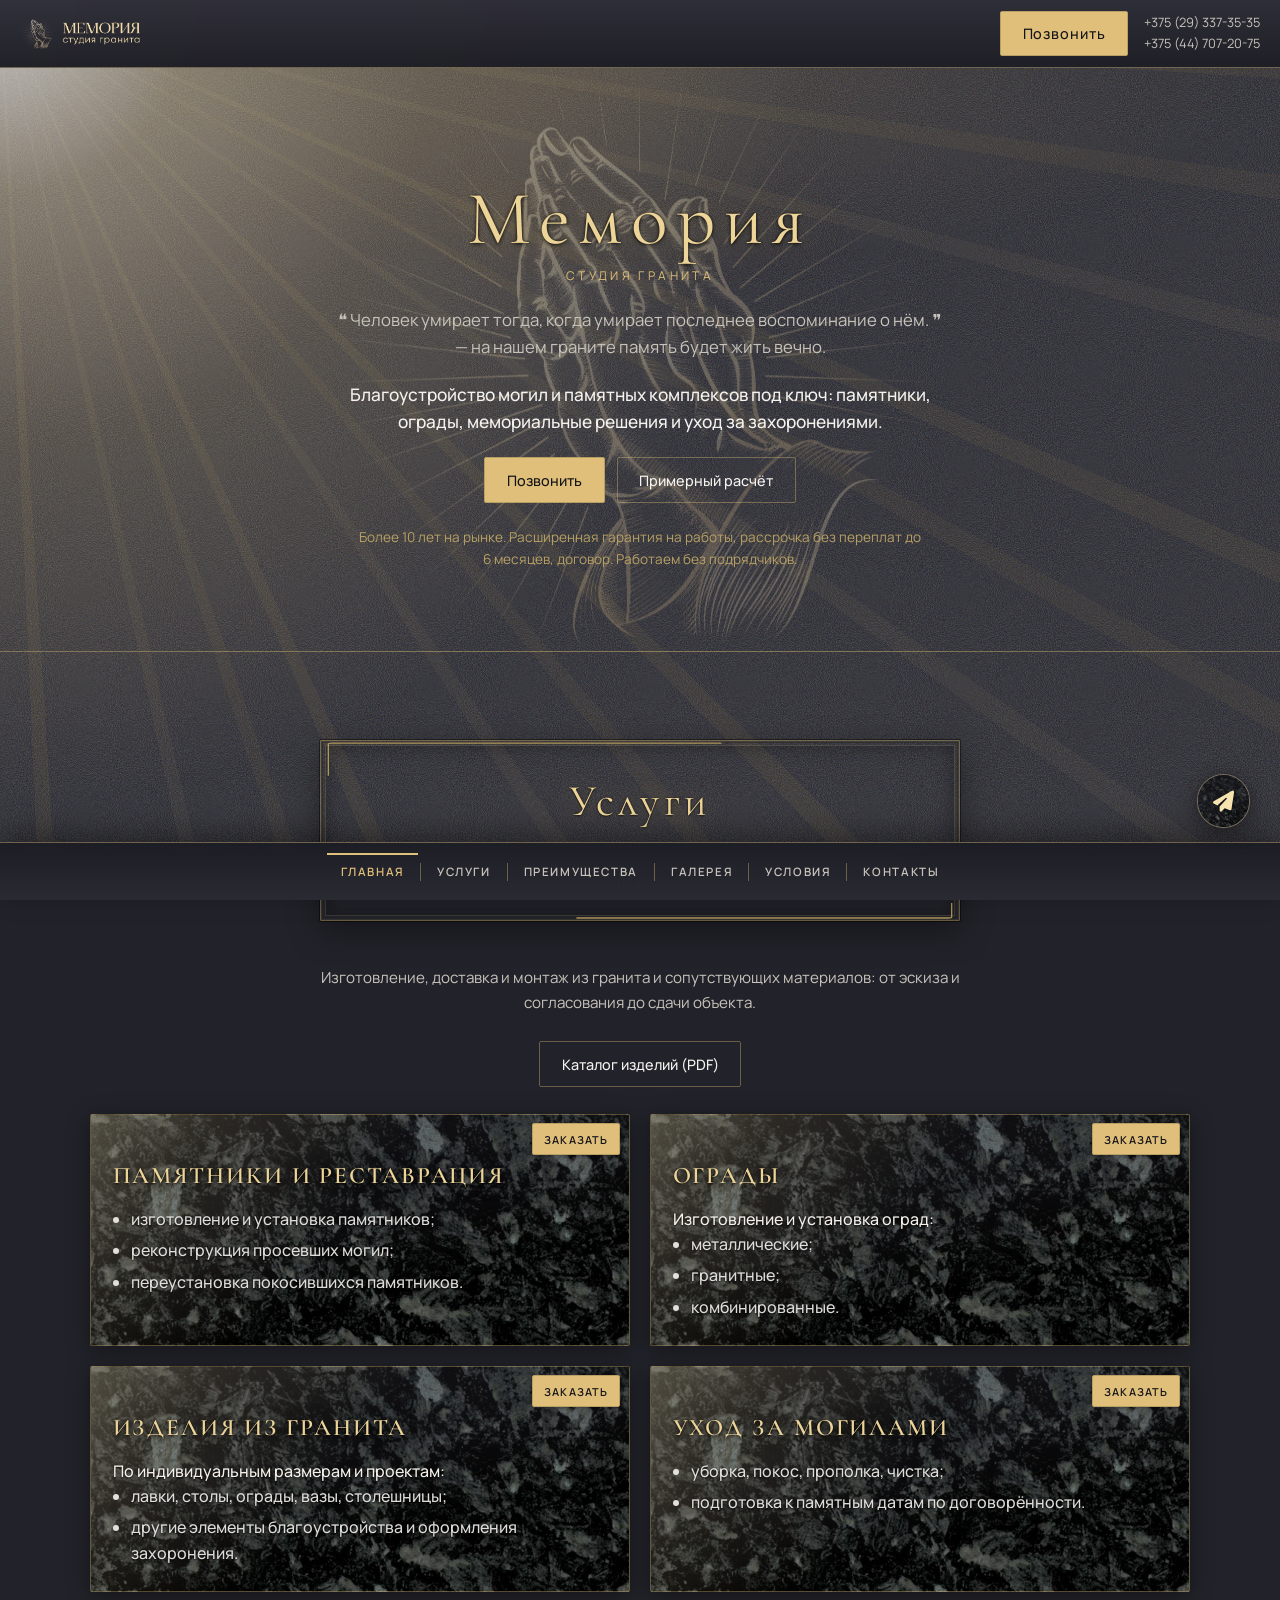
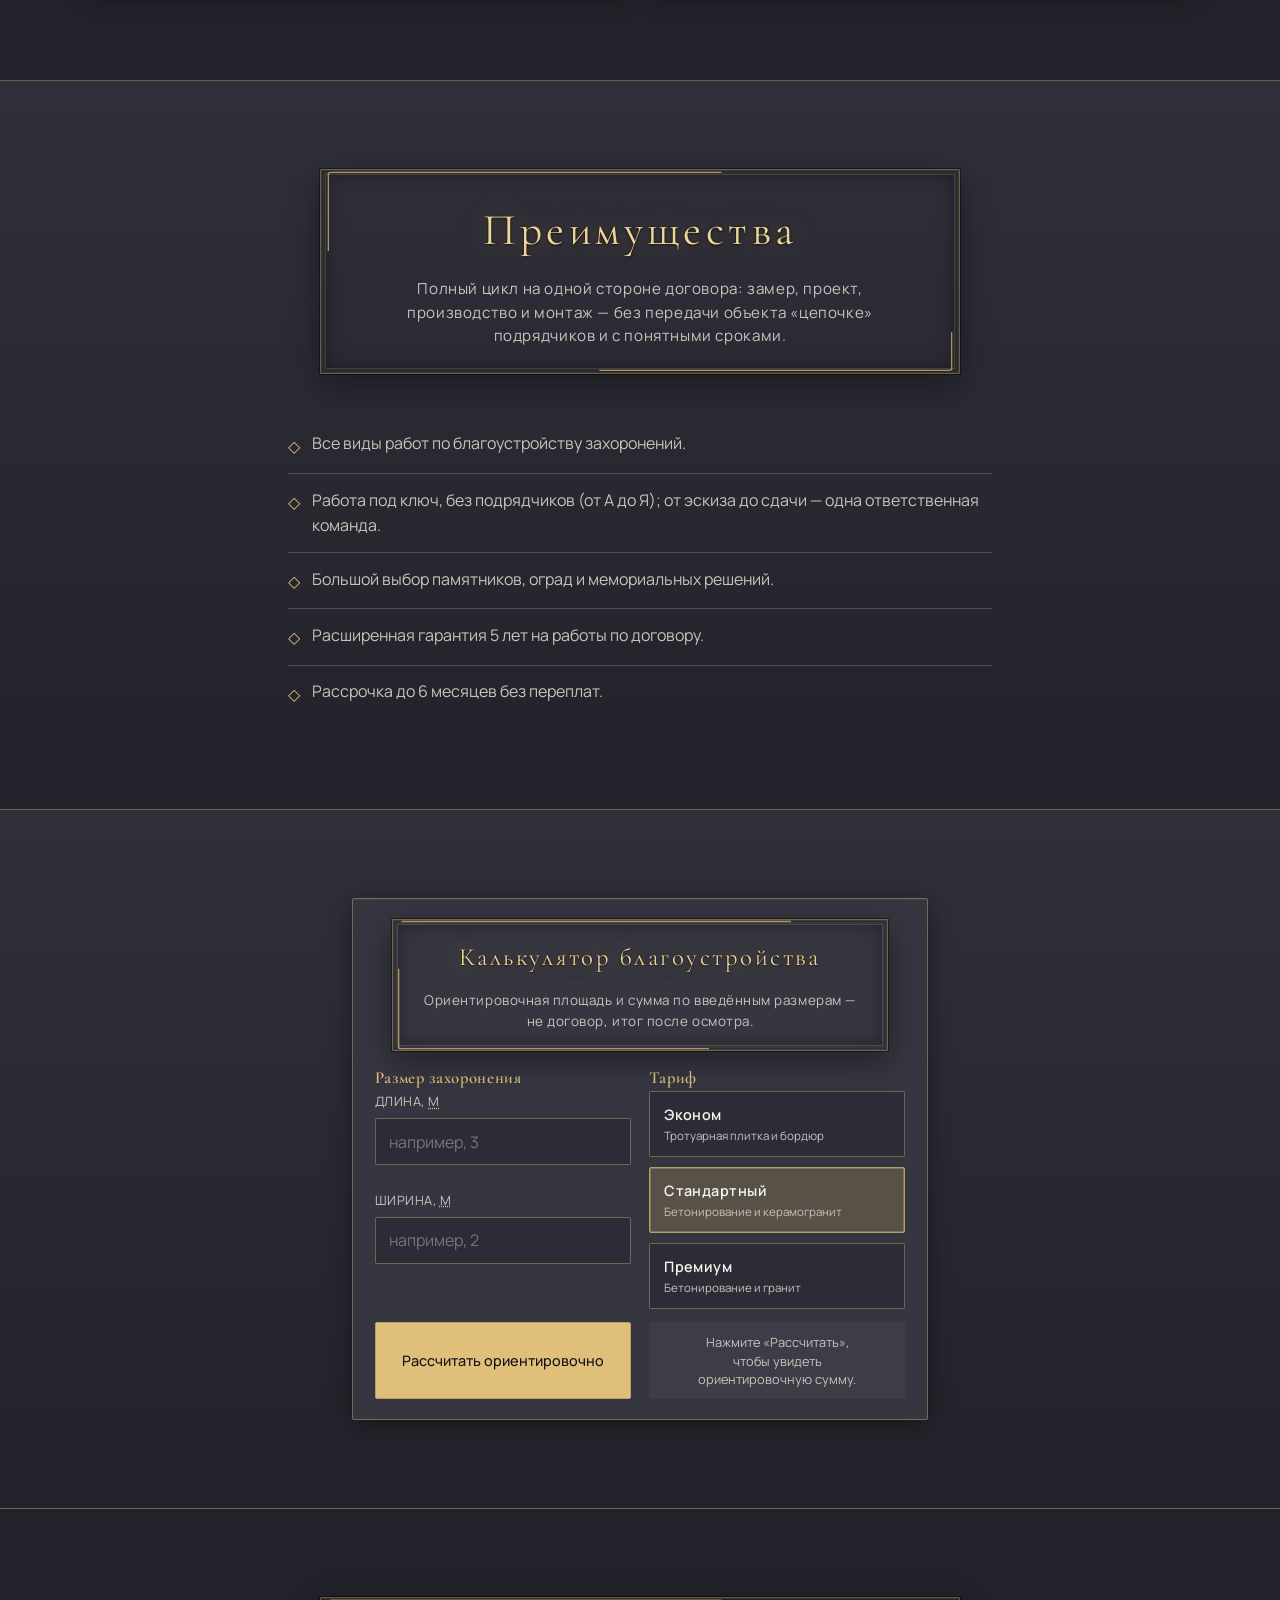
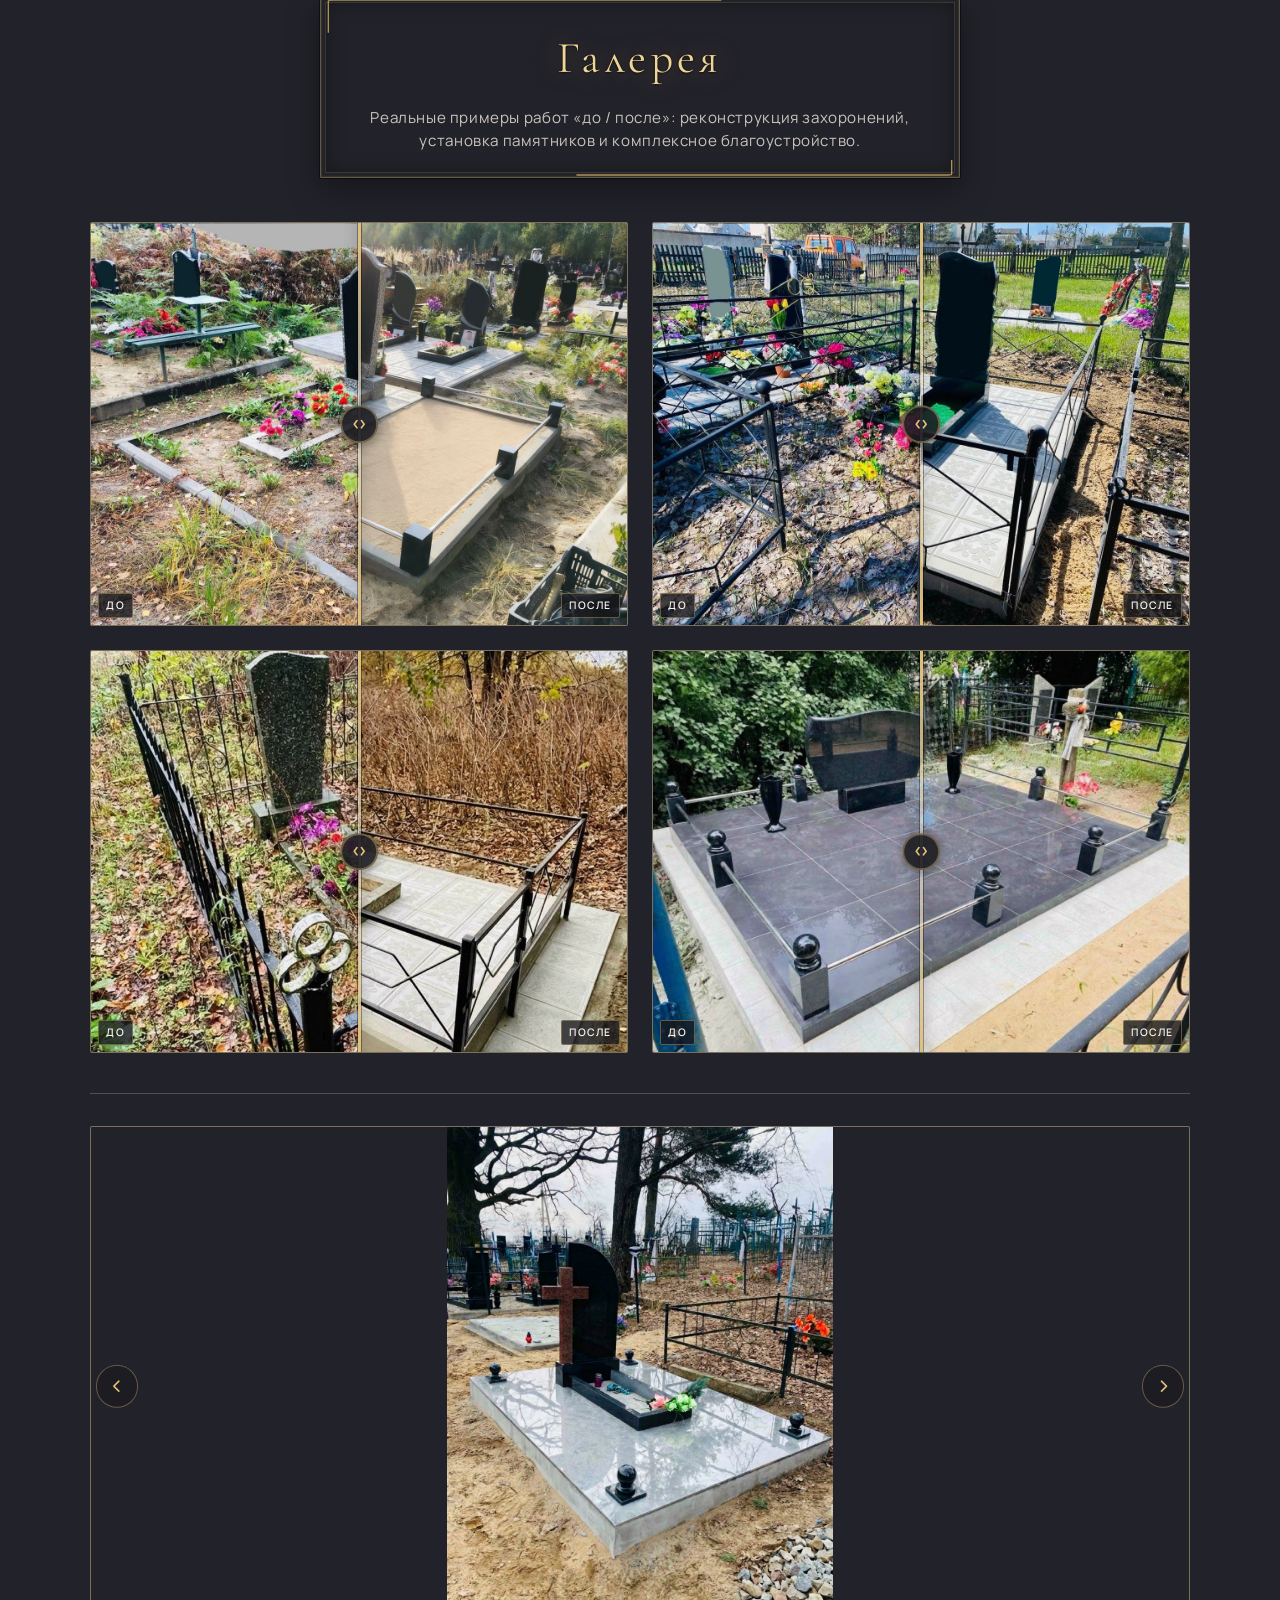
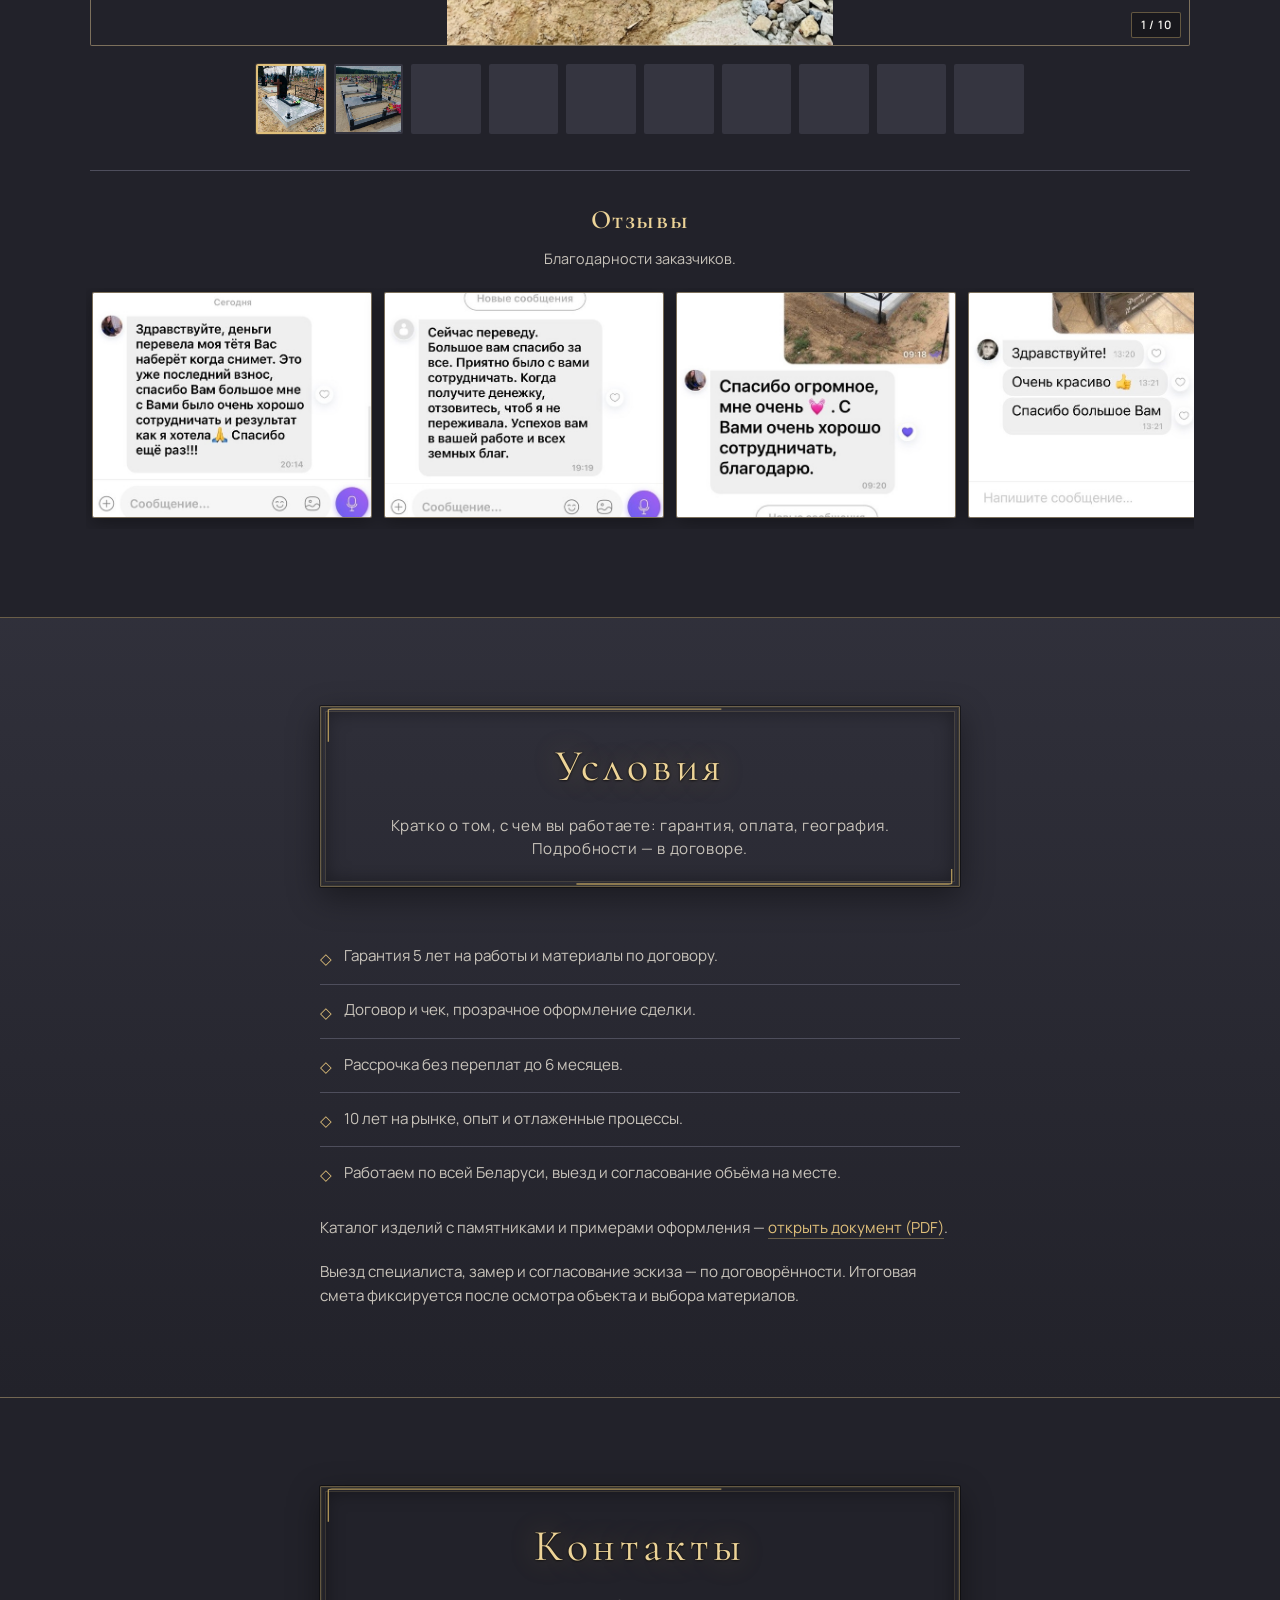
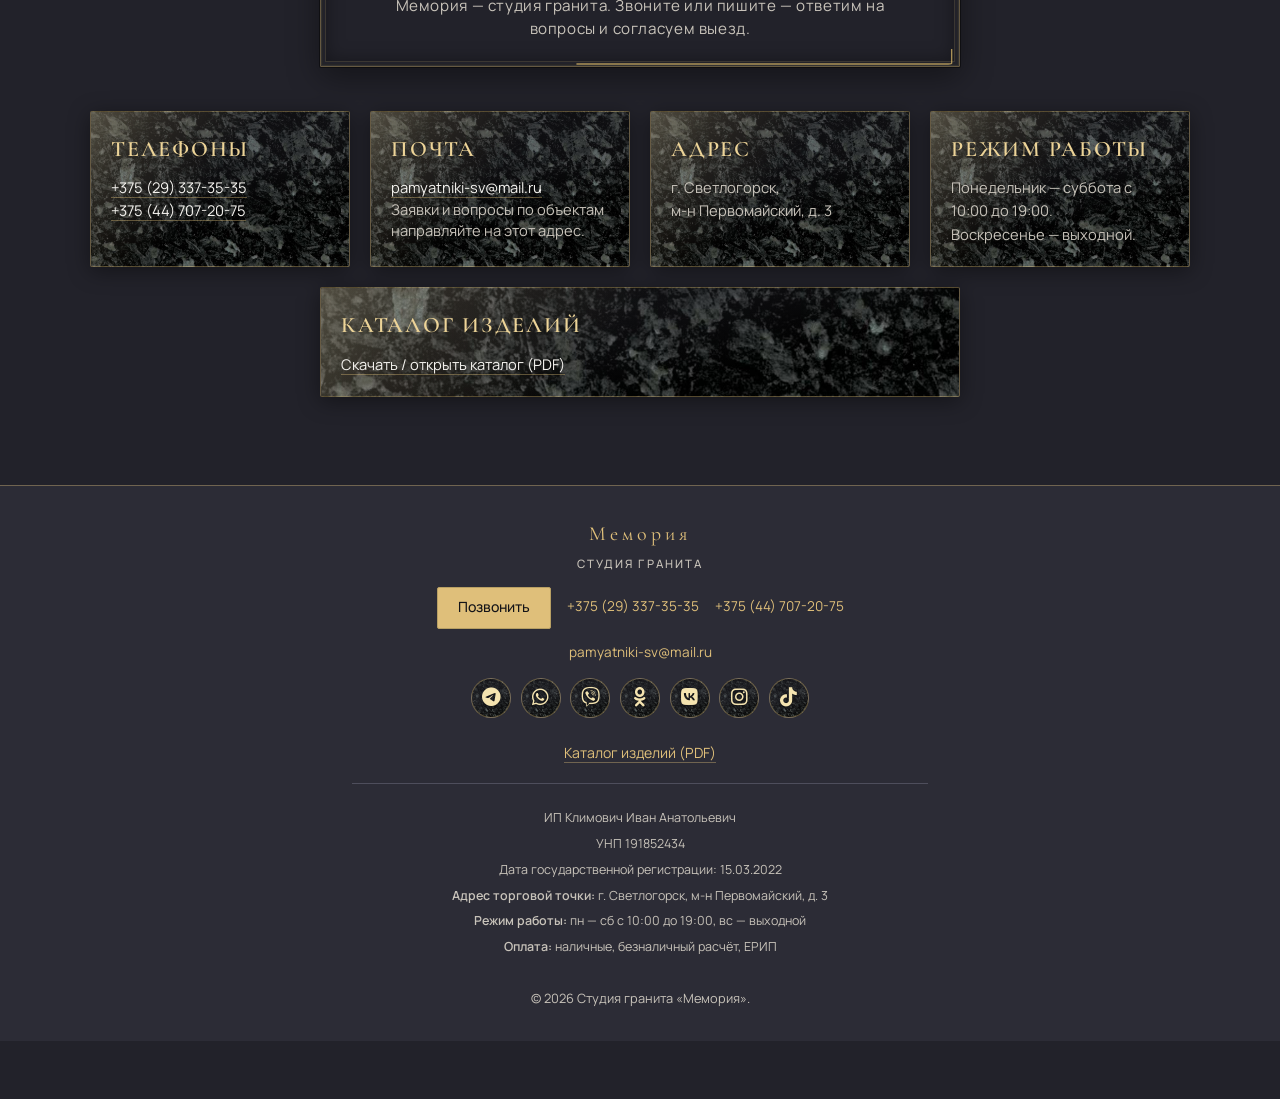
==== index.html @ 7934b957 "﻿SEO: исправить meta description на сайте. Убрать дефект "Мемория — ." в описании для корректного сн" ====
<!DOCTYPE html>
<html lang="ru">
<head>
  <meta charset="UTF-8" />
  <meta name="viewport" content="width=device-width, initial-scale=1, viewport-fit=cover" />
  <meta name="theme-color" content="#22222a" />
  <meta name="color-scheme" content="dark" />
  <meta
    name="description"
    content="Мемория — студия гранита в Светлогорске. Изготовление и установка памятников и благоустройство захоронений под ключ: Светлогорск, Жлобин, Рогачев, Речица, Бобруйск. Гарантия 5 лет, рассрочка до 6 месяцев без переплат. Продукция из гранита под заказ"
  />
  <title>Установка памятников — Мемория — студия гранита — Светлогорск</title>
  <meta property="og:title" content="Установка памятников — Мемория — студия гранита — Светлогорск" />
  <meta
    property="og:description"
    content="Изготовление и установка памятников, оград и мемориальных комплексов. Работаем по Беларуси, гарантия 5 лет, рассрочка до 6 месяцев без переплат."
  />
  <meta property="og:type" content="website" />
  <meta property="og:image" content="content/favicon dark.png" />
  <meta name="twitter:card" content="summary" />
  <meta name="twitter:title" content="Установка памятников — Мемория — студия гранита — Светлогорск" />
  <meta
    name="twitter:description"
    content="Памятники, ограды, мемориальные комплексы и уход за захоронениями. Полный цикл работ по Беларуси."
  />
  <link rel="icon" type="image/png" href="content/favicon dark.png?v=20260420" />
  <link rel="apple-touch-icon" href="content/favicon dark.png?v=20260420" />
  <link rel="preconnect" href="https://fonts.googleapis.com" />
  <link rel="preconnect" href="https://fonts.gstatic.com" crossorigin />
  <link href="https://fonts.googleapis.com/css2?family=Cormorant+Garamond:ital,wght@0,400;0,600;1,400&family=Manrope:wght@300;400;500;600&display=swap" rel="stylesheet" />
  <link
    rel="stylesheet"
    href="https://cdnjs.cloudflare.com/ajax/libs/font-awesome/6.5.2/css/all.min.css"
    crossorigin="anonymous"
    referrerpolicy="no-referrer"
  />
  <link rel="stylesheet" href="css/styles.css?v=130" />
</head>
<body>
  <a class="skip-link" href="#main">К основному содержимому</a>

  <div class="grain" aria-hidden="true"></div>
  <div class="sun-from-logo" aria-hidden="true">
    <div class="sun-from-logo__rays">
      <span class="sun-from-logo__dust"></span>
    </div>
  </div>

  <header class="site-header">
    <div class="brand-cluster">
      <a href="#hero" class="logo-link" aria-label="Мемория — на главную">
        <img src="content/Logo horizontal gold.png" alt="Мемория" class="logo-img" width="200" height="48" />
      </a>
    </div>
    <div class="site-header-extras" aria-label="Быстрая связь">
      <a class="btn btn-primary header-cta-call" href="tel:+375293373535" aria-label="Позвонить: +375 (29) 337-35-35">Позвонить</a>
      <div class="header-phones">
        <a class="header-phone" href="tel:+375293373535">+375 (29) 337-35-35</a>
        <a class="header-phone" href="tel:+375447072075">+375 (44) 707-20-75</a>
      </div>
    </div>
  </header>

  <main id="main">
    <!--
      Воронка: главная → услуги → преимущества → калькулятор → галерея → условия → контакты.
      Калькулятор и чаты не в якорном меню; звонок — действие (кнопка в шапке, в hero и в подвале), не отдельный блок.
    -->
    <section id="hero" class="hero">
      <div class="hero-logo-bg" aria-hidden="true">
        <img src="content/favicon gold.png" alt="" width="512" height="512" decoding="async" />
      </div>
      <div class="hero-inner">
        <h1>Мемория</h1>
        <p class="eyebrow">Студия гранита</p>
        <p class="lead">
          ❝ Человек умирает тогда, когда умирает последнее воспоминание о нём. ❞ — на нашем граните память будет жить вечно.
        </p>
        <p class="hero-tagline">
          Благоустройство могил и памятных комплексов под ключ: памятники, ограды, мемориальные решения и уход за захоронениями.
        </p>
        <div class="hero-actions">
          <a class="btn btn-primary" href="tel:+375293373535">Позвонить</a>
          <a class="btn btn-ghost" href="#calculator">Примерный расчёт</a>
        </div>
        <p class="hero-note">
          Более 10 лет на рынке. Расширенная гарантия на работы, рассрочка без переплат до 6&nbsp;месяцев, договор. Работаем без
          подрядчиков.
        </p>
      </div>
    </section>

    <section id="services" class="section section-services">
      <div class="container">
        <header class="section-head">
          <div class="section-head__plate">
            <svg class="section-head__stroke" aria-hidden="true" focusable="false" viewBox="0 0 100 100" preserveAspectRatio="none">
              <rect
                class="section-head__stroke-path"
                pathLength="100"
                x="1.15"
                y="1.15"
                width="97.7"
                height="97.7"
                rx="0.55"
                ry="0.55"
                fill="none"
                vector-effect="non-scaling-stroke"
                stroke-width="1.35"
              />
            </svg>
            <h2>Услуги</h2>
            <p class="section-sub">Все виды работ по благоустройству могил и памятным комплексам — под ключ.</p>
          </div>
        </header>
        <p class="services-intro">
          Изготовление, доставка и монтаж из гранита и сопутствующих материалов: от эскиза и согласования до сдачи объекта.
        </p>
        <p class="services-catalog-cta">
          <a class="btn btn-ghost" href="catalog.pdf" target="_blank" rel="noopener noreferrer">Каталог изделий (PDF)</a>
        </p>
        <div class="cards">
          <article class="card">
            <h3>Памятники и реставрация</h3>
            <ul class="card-bullets">
              <li>изготовление и установка памятников;</li>
              <li>реконструкция просевших могил;</li>
              <li>переустановка покосившихся памятников.</li>
            </ul>
            <a class="card-order-btn" href="tel:+375293373535">Заказать</a>
          </article>
          <article class="card">
            <h3>Ограды</h3>
            <p class="card-lead">Изготовление и установка оград:</p>
            <ul class="card-bullets">
              <li>металлические;</li>
              <li>гранитные;</li>
              <li>комбинированные.</li>
            </ul>
            <a class="card-order-btn" href="tel:+375293373535">Заказать</a>
          </article>
          <article class="card">
            <h3>Изделия из гранита</h3>
            <p class="card-lead">По индивидуальным размерам и проектам:</p>
            <ul class="card-bullets">
              <li>лавки, столы, ограды, вазы, столешницы;</li>
              <li>другие элементы благоустройства и оформления захоронения.</li>
            </ul>
            <a class="card-order-btn" href="tel:+375293373535">Заказать</a>
          </article>
          <article class="card">
            <h3>Уход за могилами</h3>
            <ul class="card-bullets">
              <li>уборка, покос, прополка, чистка;</li>
              <li>подготовка к памятным датам по договорённости.</li>
            </ul>
            <a class="card-order-btn" href="tel:+375293373535">Заказать</a>
          </article>
        </div>
      </div>
    </section>

    <section id="advantages" class="section section-alt">
      <div class="container">
        <header class="section-head">
          <div class="section-head__plate">
            <svg class="section-head__stroke" aria-hidden="true" focusable="false" viewBox="0 0 100 100" preserveAspectRatio="none">
              <rect
                class="section-head__stroke-path"
                pathLength="100"
                x="1.15"
                y="1.15"
                width="97.7"
                height="97.7"
                rx="0.55"
                ry="0.55"
                fill="none"
                vector-effect="non-scaling-stroke"
                stroke-width="1.35"
              />
            </svg>
            <h2>Преимущества</h2>
            <p class="section-sub">
              Полный цикл на одной стороне договора: замер, проект, производство и монтаж — без передачи объекта «цепочке»
              подрядчиков и с понятными сроками.
            </p>
          </div>
        </header>
        <ul class="advantages">
          <li>
            <span class="adv-mark" aria-hidden="true">◇</span>
            <span>Все виды работ по благоустройству захоронений.</span>
          </li>
          <li>
            <span class="adv-mark" aria-hidden="true">◇</span>
            <span>Работа под ключ, без подрядчиков (от&nbsp;А до&nbsp;Я); от эскиза до сдачи&nbsp;— одна ответственная команда.</span>
          </li>
          <li>
            <span class="adv-mark" aria-hidden="true">◇</span>
            <span>Большой выбор памятников, оград и мемориальных решений.</span>
          </li>
          <li>
            <span class="adv-mark" aria-hidden="true">◇</span>
            <span>Расширенная гарантия 5&nbsp;лет на работы по договору.</span>
          </li>
          <li>
            <span class="adv-mark" aria-hidden="true">◇</span>
            <span>Рассрочка до 6&nbsp;месяцев без переплат.</span>
          </li>
        </ul>
      </div>
    </section>

    <section id="calculator" class="section section-alt">
      <div class="container">
        <div class="calc-panel">
          <form class="calc-form" id="calc-form" novalidate>
            <header class="section-head section-head--calc">
              <div class="section-head__plate">
                <svg class="section-head__stroke" aria-hidden="true" focusable="false" viewBox="0 0 100 100" preserveAspectRatio="none">
                  <rect
                    class="section-head__stroke-path"
                    pathLength="100"
                    x="1.15"
                    y="1.15"
                    width="97.7"
                    height="97.7"
                    rx="0.55"
                    ry="0.55"
                    fill="none"
                    vector-effect="non-scaling-stroke"
                    stroke-width="1.35"
                  />
                </svg>
                <h2>Калькулятор благоустройства</h2>
                <p class="section-sub">Ориентировочная площадь и сумма по введённым размерам — не договор, итог после осмотра.</p>
              </div>
            </header>
            <div class="calc-panel__dims">
              <fieldset class="calc-fieldset">
                <legend class="calc-fieldset-legend">Размер захоронения</legend>
                <div class="calc-dims">
                  <label class="field">
                    <span>Длина, <abbr class="calc-unit" title="метры">м</abbr></span>
                    <input type="number" name="burial_length" min="0" step="0.1" inputmode="decimal" placeholder="например, 3" required />
                  </label>
                  <label class="field">
                    <span>Ширина, <abbr class="calc-unit" title="метры">м</abbr></span>
                    <input type="number" name="burial_width" min="0" step="0.1" inputmode="decimal" placeholder="например, 2" required />
                  </label>
                </div>
              </fieldset>
            </div>
            <div
              class="calc-fieldset calc-fieldset--tariff calc-panel__tariff"
              role="group"
              aria-labelledby="calc-tariff-legend"
            >
              <div class="calc-fieldset-legend" id="calc-tariff-legend">Тариф</div>
              <input type="hidden" name="tariff" id="calc-tariff-value" value="standard" />
              <div class="calc-tariff-btns" role="radiogroup" aria-labelledby="calc-tariff-legend">
                <button type="button" class="calc-tariff-btn" data-calc-tariff="econom" role="radio" aria-checked="false">
                  <span class="calc-tariff-btn__title">Эконом</span>
                  <span class="calc-tariff-btn__note">Тротуарная плитка и бордюр</span>
                </button>
                <button type="button" class="calc-tariff-btn is-selected" data-calc-tariff="standard" role="radio" aria-checked="true">
                  <span class="calc-tariff-btn__title">Стандартный</span>
                  <span class="calc-tariff-btn__note">Бетонирование и керамогранит</span>
                </button>
                <button type="button" class="calc-tariff-btn" data-calc-tariff="premium" role="radio" aria-checked="false">
                  <span class="calc-tariff-btn__title">Премиум</span>
                  <span class="calc-tariff-btn__note">Бетонирование и гранит</span>
                </button>
              </div>
            </div>
            <button type="submit" class="btn btn-primary btn-block calc-panel__submit">Рассчитать ориентировочно</button>
            <div class="calc-panel__outcome" role="region" aria-label="Результат расчёта">
              <p class="calc-result-idle" id="calc-result-idle">Нажмите «Рассчитать», чтобы увидеть ориентировочную сумму.</p>
              <div class="calc-result calc-result--panel" id="calc-result" role="status" aria-live="polite" hidden>
                <p class="calc-result-label">Ориентировочно:</p>
                <p class="calc-result-sum" id="calc-sum"></p>
              </div>
            </div>
          </form>
        </div>
      </div>
    </section>

    <section id="gallery" class="section section-gallery">
      <div class="container">
        <header class="section-head">
          <div class="section-head__plate">
            <svg class="section-head__stroke" aria-hidden="true" focusable="false" viewBox="0 0 100 100" preserveAspectRatio="none">
              <rect
                class="section-head__stroke-path"
                pathLength="100"
                x="1.15"
                y="1.15"
                width="97.7"
                height="97.7"
                rx="0.55"
                ry="0.55"
                fill="none"
                vector-effect="non-scaling-stroke"
                stroke-width="1.35"
              />
            </svg>
            <h2>Галерея</h2>
            <p class="section-sub">
              Реальные примеры работ «до / после»: реконструкция захоронений, установка памятников и комплексное благоустройство.
            </p>
          </div>
        </header>
        <div class="gallery-grid">
          <figure class="compare">
            <div class="compare__view" style="--compare-pct: 50%">
              <img
                class="compare__img compare__img--after"
                src="content/1.jpg"
                alt="Объект 1 — после работ"
                width="800"
                height="600"
                loading="eager"
                decoding="async"
              />
              <img
                class="compare__img compare__img--before"
                src="content/1.1.jpg"
                alt="Объект 1 — до работ"
                width="800"
                height="600"
                loading="eager"
                decoding="async"
              />
              <div class="compare__divider" aria-hidden="true"></div>
              <span class="compare__badge compare__badge--before" aria-hidden="true">До</span>
              <span class="compare__badge compare__badge--after" aria-hidden="true">После</span>
              <label class="compare__range-wrap">
                <span class="visually-hidden">Сравнение до и после, объект 1 — положение разделителя</span>
                <input class="compare__range" type="range" min="0" max="100" value="50" />
              </label>
            </div>
          </figure>
          <figure class="compare">
            <div class="compare__view" style="--compare-pct: 50%">
              <img
                class="compare__img compare__img--after"
                src="content/2.jpg"
                alt="Объект 2 — после работ"
                width="800"
                height="600"
                loading="lazy"
                decoding="async"
              />
              <img
                class="compare__img compare__img--before"
                src="content/2.2.jpg"
                alt="Объект 2 — до работ"
                width="800"
                height="600"
                loading="lazy"
                decoding="async"
              />
              <div class="compare__divider" aria-hidden="true"></div>
              <span class="compare__badge compare__badge--before" aria-hidden="true">До</span>
              <span class="compare__badge compare__badge--after" aria-hidden="true">После</span>
              <label class="compare__range-wrap">
                <span class="visually-hidden">Сравнение до и после, объект 2 — положение разделителя</span>
                <input class="compare__range" type="range" min="0" max="100" value="50" />
              </label>
            </div>
          </figure>
          <figure class="compare">
            <div class="compare__view" style="--compare-pct: 50%">
              <img
                class="compare__img compare__img--after"
                src="content/3.jpg"
                alt="Объект 3 — после работ"
                width="800"
                height="600"
                loading="lazy"
                decoding="async"
              />
              <img
                class="compare__img compare__img--before"
                src="content/3.3.jpg"
                alt="Объект 3 — до работ"
                width="800"
                height="600"
                loading="lazy"
                decoding="async"
              />
              <div class="compare__divider" aria-hidden="true"></div>
              <span class="compare__badge compare__badge--before" aria-hidden="true">До</span>
              <span class="compare__badge compare__badge--after" aria-hidden="true">После</span>
              <label class="compare__range-wrap">
                <span class="visually-hidden">Сравнение до и после, объект 3 — положение разделителя</span>
                <input class="compare__range" type="range" min="0" max="100" value="50" />
              </label>
            </div>
          </figure>
          <figure class="compare">
            <div class="compare__view" style="--compare-pct: 50%">
              <img
                class="compare__img compare__img--after"
                src="content/4.jpg"
                alt="Объект 4 — после работ"
                width="800"
                height="600"
                loading="lazy"
                decoding="async"
              />
              <img
                class="compare__img compare__img--before"
                src="content/4.4.jpg"
                alt="Объект 4 — до работ"
                width="800"
                height="600"
                loading="lazy"
                decoding="async"
              />
              <div class="compare__divider" aria-hidden="true"></div>
              <span class="compare__badge compare__badge--before" aria-hidden="true">До</span>
              <span class="compare__badge compare__badge--after" aria-hidden="true">После</span>
              <label class="compare__range-wrap">
                <span class="visually-hidden">Сравнение до и после, объект 4 — положение разделителя</span>
                <input class="compare__range" type="range" min="0" max="100" value="50" />
              </label>
            </div>
          </figure>
        </div>

        <div class="ig-gallery" id="work-photo-gallery" tabindex="0" aria-label="Галерея фотографий работ">
          <div class="ig-gallery__viewport">
            <figure class="ig-gallery__stage">
              <button type="button" class="ig-gallery__zoom-hit" aria-label="Открыть фото во весь экран">
                <img
                  id="ig-gallery-main"
                  class="ig-gallery__main"
                  src="gallery/IMG_0763.JPG"
                  alt="Работы студии «Мемория», фото 1 из 10"
                  width="1200"
                  height="800"
                  decoding="async"
                  fetchpriority="high"
                />
              </button>
              <figcaption class="ig-gallery__counter" aria-live="polite">1 / 10</figcaption>
            </figure>
            <button type="button" class="ig-gallery__nav ig-gallery__nav--prev ig-gallery__nav--dock" aria-controls="ig-gallery-main" aria-label="Предыдущее фото">
              <i class="fa-solid fa-chevron-left" aria-hidden="true"></i>
            </button>
            <button type="button" class="ig-gallery__nav ig-gallery__nav--next ig-gallery__nav--dock" aria-controls="ig-gallery-main" aria-label="Следующее фото">
              <i class="fa-solid fa-chevron-right" aria-hidden="true"></i>
            </button>
          </div>
          <div class="ig-gallery__thumbs" role="group" aria-label="Миниатюры галереи">
            <button type="button" class="ig-gallery__thumb is-selected" aria-label="Фото 1 из 10" aria-current="true" data-ig-src="gallery/IMG_0763.JPG" data-ig-alt="Работы студии «Мемория», фото 1 из 10">
              <img src="gallery/IMG_0763.JPG" alt="" width="160" height="120" loading="lazy" decoding="async" />
            </button>
            <button type="button" class="ig-gallery__thumb" aria-label="Фото 2 из 10" data-ig-src="gallery/IMG_0764.JPG" data-ig-alt="Работы студии «Мемория», фото 2 из 10">
              <img src="gallery/IMG_0764.JPG" alt="" width="160" height="120" loading="lazy" decoding="async" />
            </button>
            <button type="button" class="ig-gallery__thumb" aria-label="Фото 3 из 10" data-ig-src="gallery/IMG_0766.JPG" data-ig-alt="Работы студии «Мемория», фото 3 из 10">
              <img src="gallery/IMG_0766.JPG" alt="" width="160" height="120" loading="lazy" decoding="async" />
            </button>
            <button type="button" class="ig-gallery__thumb" aria-label="Фото 4 из 10" data-ig-src="gallery/IMG_0767.JPG" data-ig-alt="Работы студии «Мемория», фото 4 из 10">
              <img src="gallery/IMG_0767.JPG" alt="" width="160" height="120" loading="lazy" decoding="async" />
            </button>
            <button type="button" class="ig-gallery__thumb" aria-label="Фото 5 из 10" data-ig-src="gallery/IMG_0768.JPG" data-ig-alt="Работы студии «Мемория», фото 5 из 10">
              <img src="gallery/IMG_0768.JPG" alt="" width="160" height="120" loading="lazy" decoding="async" />
            </button>
            <button type="button" class="ig-gallery__thumb" aria-label="Фото 6 из 10" data-ig-src="gallery/IMG_7021.PNG" data-ig-alt="Работы студии «Мемория», фото 6 из 10">
              <img src="gallery/IMG_7021.PNG" alt="" width="160" height="120" loading="lazy" decoding="async" />
            </button>
            <button type="button" class="ig-gallery__thumb" aria-label="Фото 7 из 10" data-ig-src="gallery/IMG_7022.PNG" data-ig-alt="Работы студии «Мемория», фото 7 из 10">
              <img src="gallery/IMG_7022.PNG" alt="" width="160" height="120" loading="lazy" decoding="async" />
            </button>
            <button type="button" class="ig-gallery__thumb" aria-label="Фото 8 из 10" data-ig-src="gallery/IMG_7023.PNG" data-ig-alt="Работы студии «Мемория», фото 8 из 10">
              <img src="gallery/IMG_7023.PNG" alt="" width="160" height="120" loading="lazy" decoding="async" />
            </button>
            <button type="button" class="ig-gallery__thumb" aria-label="Фото 9 из 10" data-ig-src="gallery/IMG_7024.PNG" data-ig-alt="Работы студии «Мемория», фото 9 из 10">
              <img src="gallery/IMG_7024.PNG" alt="" width="160" height="120" loading="lazy" decoding="async" />
            </button>
            <button type="button" class="ig-gallery__thumb" aria-label="Фото 10 из 10" data-ig-src="gallery/IMG_7025.PNG" data-ig-alt="Работы студии «Мемория», фото 10 из 10">
              <img src="gallery/IMG_7025.PNG" alt="" width="160" height="120" loading="lazy" decoding="async" />
            </button>
          </div>
        </div>

        <div class="fb-reviews" id="fb-reviews">
          <h3 class="fb-reviews__title">Отзывы</h3>
          <p class="fb-reviews__sub">Благодарности заказчиков.</p>
          <div class="fb-reviews__scroller" tabindex="0" role="region" aria-label="Лента скриншотов отзывов">
            <div class="fb-reviews__track">
              <button type="button" class="fb-reviews__card" data-fb-src="feedback/IMG_0820.jpg?v=20260417" data-fb-alt="Отзыв заказчика, 1 из 8" aria-label="Увеличить отзыв 1 из 8">
                <img src="feedback/IMG_0820.jpg?v=20260417" alt="" loading="lazy" decoding="async" width="520" height="680" />
              </button>
              <button type="button" class="fb-reviews__card" data-fb-src="feedback/IMG_0821.jpg?v=20260417" data-fb-alt="Отзыв заказчика, 2 из 8" aria-label="Увеличить отзыв 2 из 8">
                <img src="feedback/IMG_0821.jpg?v=20260417" alt="" loading="lazy" decoding="async" width="520" height="680" />
              </button>
              <button type="button" class="fb-reviews__card" data-fb-src="feedback/IMG_0822.jpg?v=20260417" data-fb-alt="Отзыв заказчика, 3 из 8" aria-label="Увеличить отзыв 3 из 8">
                <img src="feedback/IMG_0822.jpg?v=20260417" alt="" loading="lazy" decoding="async" width="520" height="680" />
              </button>
              <button type="button" class="fb-reviews__card" data-fb-src="feedback/IMG_0823.jpg?v=20260417" data-fb-alt="Отзыв заказчика, 4 из 8" aria-label="Увеличить отзыв 4 из 8">
                <img src="feedback/IMG_0823.jpg?v=20260417" alt="" loading="lazy" decoding="async" width="520" height="680" />
              </button>
              <button type="button" class="fb-reviews__card" data-fb-src="feedback/IMG_0824.jpg?v=20260417" data-fb-alt="Отзыв заказчика, 5 из 8" aria-label="Увеличить отзыв 5 из 8">
                <img src="feedback/IMG_0824.jpg?v=20260417" alt="" loading="lazy" decoding="async" width="520" height="680" />
              </button>
              <button type="button" class="fb-reviews__card" data-fb-src="feedback/IMG_0825.jpg?v=20260417" data-fb-alt="Отзыв заказчика, 6 из 8" aria-label="Увеличить отзыв 6 из 8">
                <img src="feedback/IMG_0825.jpg?v=20260417" alt="" loading="lazy" decoding="async" width="520" height="680" />
              </button>
              <button type="button" class="fb-reviews__card" data-fb-src="feedback/IMG_0826.jpg?v=20260417" data-fb-alt="Отзыв заказчика, 7 из 8" aria-label="Увеличить отзыв 7 из 8">
                <img src="feedback/IMG_0826.jpg?v=20260417" alt="" loading="lazy" decoding="async" width="520" height="680" />
              </button>
              <button type="button" class="fb-reviews__card" data-fb-src="feedback/IMG_0827.jpg?v=20260417" data-fb-alt="Отзыв заказчика, 8 из 8" aria-label="Увеличить отзыв 8 из 8">
                <img src="feedback/IMG_0827.jpg?v=20260417" alt="" loading="lazy" decoding="async" width="520" height="680" />
              </button>
            </div>
          </div>
        </div>
      </div>
    </section>

    <section id="terms" class="section section-alt">
      <div class="container container-narrow">
        <header class="section-head">
          <div class="section-head__plate">
            <svg class="section-head__stroke" aria-hidden="true" focusable="false" viewBox="0 0 100 100" preserveAspectRatio="none">
              <rect
                class="section-head__stroke-path"
                pathLength="100"
                x="1.15"
                y="1.15"
                width="97.7"
                height="97.7"
                rx="0.55"
                ry="0.55"
                fill="none"
                vector-effect="non-scaling-stroke"
                stroke-width="1.35"
              />
            </svg>
            <h2>Условия</h2>
            <p class="section-sub">Кратко о том, с чем вы работаете: гарантия, оплата, география. Подробности — в договоре.</p>
          </div>
        </header>
        <ul class="advantages terms-list terms-list--plain">
          <li><span class="adv-mark" aria-hidden="true">◇</span> Гарантия 5&nbsp;лет на работы и материалы по договору.</li>
          <li><span class="adv-mark" aria-hidden="true">◇</span> Договор и чек, прозрачное оформление сделки.</li>
          <li><span class="adv-mark" aria-hidden="true">◇</span> Рассрочка без переплат до 6&nbsp;месяцев.</li>
          <li><span class="adv-mark" aria-hidden="true">◇</span> 10&nbsp;лет на рынке, опыт и отлаженные процессы.</li>
          <li><span class="adv-mark" aria-hidden="true">◇</span> Работаем по всей Беларуси, выезд и согласование объёма на месте.</li>
        </ul>
        <p class="terms-catalog-note">
          Каталог изделий с памятниками и примерами оформления — <a href="catalog.pdf" target="_blank" rel="noopener noreferrer">открыть документ (PDF)</a>.
        </p>
        <div class="prose terms-prose">
          <p>
            Выезд специалиста, замер и согласование эскиза — по договорённости. Итоговая смета фиксируется после осмотра
            объекта и выбора материалов.
          </p>
        </div>
      </div>
    </section>

    <section id="contacts" class="section section-contacts">
      <div class="container">
        <header class="section-head">
          <div class="section-head__plate">
            <svg class="section-head__stroke" aria-hidden="true" focusable="false" viewBox="0 0 100 100" preserveAspectRatio="none">
              <rect
                class="section-head__stroke-path"
                pathLength="100"
                x="1.15"
                y="1.15"
                width="97.7"
                height="97.7"
                rx="0.55"
                ry="0.55"
                fill="none"
                vector-effect="non-scaling-stroke"
                stroke-width="1.35"
              />
            </svg>
            <h2>Контакты</h2>
            <p class="section-sub">Мемория — студия гранита. Звоните или пишите&nbsp;— ответим на вопросы и согласуем выезд.</p>
          </div>
        </header>
        <div class="contacts-grid">
          <div class="contact-block">
            <h3>Телефоны</h3>
            <p>
              <a href="tel:+375293373535">+375 (29) 337-35-35</a><br />
              <a href="tel:+375447072075">+375 (44) 707-20-75</a>
            </p>
          </div>
          <div class="contact-block">
            <h3>Почта</h3>
            <p>
              <a href="mailto:pamyatniki-sv@mail.ru">pamyatniki-sv@mail.ru</a>
            </p>
            <p class="contact-block-note">Заявки и вопросы по объектам направляйте на этот адрес.</p>
          </div>
          <div class="contact-block">
            <h3>Адрес</h3>
            <p>г.&nbsp;Светлогорск, м&#8209;н&nbsp;Первомайский, д.&nbsp;3</p>
          </div>
          <div class="contact-block">
            <h3>Режим работы</h3>
            <p>Понедельник&nbsp;— суббота с 10:00 до 19:00.<br />Воскресенье&nbsp;— выходной.</p>
          </div>
          <div class="contact-block contact-block--catalog">
            <h3>Каталог изделий</h3>
            <p>
              <a href="catalog.pdf" target="_blank" rel="noopener noreferrer">Скачать / открыть каталог (PDF)</a>
            </p>
          </div>
        </div>
      </div>
    </section>
  </main>

  <nav id="site-dock" class="site-dock" aria-label="Навигация по разделам">
    <div class="site-dock-scroller">
      <a href="#hero" class="site-dock-item">Главная</a>
      <span class="site-dock-sep" aria-hidden="true"></span>
      <a href="#services" class="site-dock-item">Услуги</a>
      <span class="site-dock-sep" aria-hidden="true"></span>
      <a href="#advantages" class="site-dock-item">Преимущества</a>
      <span class="site-dock-sep" aria-hidden="true"></span>
      <a href="#gallery" class="site-dock-item">Галерея</a>
      <span class="site-dock-sep" aria-hidden="true"></span>
      <a href="#terms" class="site-dock-item">Условия</a>
      <span class="site-dock-sep" aria-hidden="true"></span>
      <a href="#contacts" class="site-dock-item">Контакты</a>
    </div>
  </nav>

  <footer class="site-footer">
    <div class="container footer-inner">
      <div class="footer-brand-block">
        <p class="footer-brand">Мемория</p>
        <p class="footer-brand-tag">Студия гранита</p>
      </div>
      <div class="footer-cta-row">
        <a class="btn btn-primary footer-cta-call" href="tel:+375293373535">Позвонить</a>
        <a class="footer-cta-phone" href="tel:+375293373535">+375 (29) 337-35-35</a>
        <a class="footer-cta-phone" href="tel:+375447072075">+375 (44) 707-20-75</a>
      </div>
      <p class="footer-email">
        <a href="mailto:pamyatniki-sv@mail.ru">pamyatniki-sv@mail.ru</a>
      </p>
      <div class="footer-social-cluster" aria-label="Мессенджеры и социальные сети">
        <div class="footer-social-icons">
          <a
            class="footer-messenger-icon"
            href="https://t.me/+375447072075"
            target="_blank"
            rel="noopener noreferrer"
            aria-label="Telegram: +375 (44) 707-20-75"
          ><i class="fa-brands fa-telegram" aria-hidden="true"></i></a>
          <a
            class="footer-messenger-icon"
            href="https://wa.me/375447072075"
            target="_blank"
            rel="noopener noreferrer"
            aria-label="WhatsApp: +375 (44) 707-20-75"
          ><i class="fa-brands fa-whatsapp" aria-hidden="true"></i></a>
          <a
            class="footer-messenger-icon"
            href="viber://chat?number=%2B375447072075"
            target="_blank"
            rel="noopener noreferrer"
            aria-label="Viber: +375 (44) 707-20-75"
          ><i class="fa-brands fa-viber" aria-hidden="true"></i></a>
          <a
            class="footer-messenger-icon"
            href="https://ok.ru/profile/572442294744"
            target="_blank"
            rel="noopener noreferrer"
            aria-label="Студия в Одноклассниках"
          ><i class="fa-brands fa-odnoklassniki" aria-hidden="true"></i></a>
          <a
            class="footer-messenger-icon"
            href="https://vk.ru/pamyatniki_sv"
            target="_blank"
            rel="noopener noreferrer"
            aria-label="Студия ВКонтакте"
          ><i class="fa-brands fa-vk" aria-hidden="true"></i></a>
          <a
            class="footer-messenger-icon"
            href="https://www.instagram.com/memoria.bel/"
            target="_blank"
            rel="noopener noreferrer"
            aria-label="Instagram студии"
          ><i class="fa-brands fa-instagram" aria-hidden="true"></i></a>
          <a
            class="footer-messenger-icon"
            href="https://www.tiktok.com/@memoria.bel?_r=1"
            target="_blank"
            rel="noopener noreferrer"
            aria-label="TikTok студии"
          ><i class="fa-brands fa-tiktok" aria-hidden="true"></i></a>
        </div>
      </div>
      <p class="footer-catalog">
        <a href="catalog.pdf" target="_blank" rel="noopener noreferrer">Каталог изделий (PDF)</a>
      </p>
      <div class="footer-legal">
        <h2 class="visually-hidden">Юридическая информация</h2>
        <p>ИП Климович Иван Анатольевич</p>
        <p>УНП&nbsp;191852434</p>
        <p>Дата государственной регистрации: 15.03.2022</p>
        <p><strong>Адрес торговой точки:</strong> г.&nbsp;Светлогорск, м&#8209;н&nbsp;Первомайский, д.&nbsp;3</p>
        <p><strong>Режим работы:</strong> пн&nbsp;— сб с 10:00 до 19:00, вс&nbsp;— выходной</p>
        <p><strong>Оплата:</strong> наличные, безналичный расчёт, ЕРИП</p>
      </div>
      <p class="footer-copy">© <span id="year"></span> Студия гранита «Мемория».</p>
    </div>
  </footer>

  <div class="share-fab" id="share-fab" aria-label="Быстрые ссылки">
    <div id="share-fab-panel" class="share-fab__panel" role="group" aria-label="Соцсети и мессенджеры" aria-hidden="true">
      <a class="share-fab__link" href="https://t.me/+375447072075" target="_blank" rel="noopener noreferrer" aria-label="Telegram"
        ><i class="fa-brands fa-telegram" aria-hidden="true"></i></a>
      <a class="share-fab__link" href="https://wa.me/375447072075" target="_blank" rel="noopener noreferrer" aria-label="WhatsApp"
        ><i class="fa-brands fa-whatsapp" aria-hidden="true"></i></a>
      <a class="share-fab__link" href="viber://chat?number=%2B375447072075" target="_blank" rel="noopener noreferrer" aria-label="Viber"
        ><i class="fa-brands fa-viber" aria-hidden="true"></i></a>
      <a class="share-fab__link" href="https://ok.ru/profile/572442294744" target="_blank" rel="noopener noreferrer" aria-label="Одноклассники"
        ><i class="fa-brands fa-odnoklassniki" aria-hidden="true"></i></a>
      <a class="share-fab__link" href="https://vk.ru/pamyatniki_sv" target="_blank" rel="noopener noreferrer" aria-label="ВКонтакте"
        ><i class="fa-brands fa-vk" aria-hidden="true"></i></a>
      <a class="share-fab__link" href="https://www.instagram.com/memoria.bel/" target="_blank" rel="noopener noreferrer" aria-label="Instagram"
        ><i class="fa-brands fa-instagram" aria-hidden="true"></i></a>
      <a class="share-fab__link" href="https://www.tiktok.com/@memoria.bel?_r=1" target="_blank" rel="noopener noreferrer" aria-label="TikTok"
        ><i class="fa-brands fa-tiktok" aria-hidden="true"></i></a>
    </div>
    <button type="button" class="share-fab__toggle" id="share-fab-toggle" aria-expanded="false" aria-controls="share-fab-panel" aria-label="Открыть ссылки на соцсети и мессенджеры">
      <span class="share-fab__granite" aria-hidden="true"></span>
      <span class="share-fab__veil" aria-hidden="true"></span>
      <i class="fa-solid fa-paper-plane share-fab__plane" aria-hidden="true"></i>
    </button>
  </div>

  <div class="toast" id="toast" role="alert" hidden></div>

  <div id="ig-lightbox" class="ig-lightbox" hidden aria-hidden="true" tabindex="-1">
    <button type="button" class="ig-lightbox__backdrop" aria-label="Закрыть просмотр фото"></button>
    <div class="ig-lightbox__panel" role="dialog" aria-modal="true" aria-label="Увеличенное фото">
      <button type="button" class="ig-lightbox__close" aria-label="Закрыть">
        <i class="fa-solid fa-xmark" aria-hidden="true"></i>
      </button>
      <button type="button" class="ig-lightbox__nav ig-lightbox__nav--prev" aria-label="Предыдущее фото">
        <i class="fa-solid fa-chevron-left" aria-hidden="true"></i>
      </button>
      <img id="ig-lightbox-img" class="ig-lightbox__img" src="" alt="" decoding="async" width="1600" height="1200" />
      <button type="button" class="ig-lightbox__nav ig-lightbox__nav--next" aria-label="Следующее фото">
        <i class="fa-solid fa-chevron-right" aria-hidden="true"></i>
      </button>
    </div>
  </div>

  <div id="fb-lightbox" class="fb-lightbox" hidden aria-hidden="true" tabindex="-1">
    <button type="button" class="fb-lightbox__backdrop" aria-label="Закрыть просмотр отзыва"></button>
    <div class="fb-lightbox__panel" role="dialog" aria-modal="true" aria-label="Увеличенный отзыв">
      <button type="button" class="fb-lightbox__close" aria-label="Закрыть">
        <i class="fa-solid fa-xmark" aria-hidden="true"></i>
      </button>
      <button type="button" class="fb-lightbox__nav fb-lightbox__nav--prev" aria-label="Предыдущий отзыв">
        <i class="fa-solid fa-chevron-left" aria-hidden="true"></i>
      </button>
      <img id="fb-lightbox-img" class="fb-lightbox__img" src="" alt="" decoding="async" width="900" height="1200" />
      <button type="button" class="fb-lightbox__nav fb-lightbox__nav--next" aria-label="Следующий отзыв">
        <i class="fa-solid fa-chevron-right" aria-hidden="true"></i>
      </button>
    </div>
  </div>

  <script src="js/app.js?v=52"></script>
</body>
</html>
---- css/styles.css ----
/* Мемория — тёмная тема: нейтрали и золото крутятся в :root; без «молочных» масок поверх контента */

:root {
  color-scheme: dark;
  /* Основные нейтрали (ещё чуть светлее графита) */
  --bg-deep: #22222a;
  --bg-raised: #2c2c36;
  --bg-panel: #363640;
  --stone: #3e3e4a;
  --stone-edge: #4e4e5c;
  --text: #f5f3ef;
  --text-muted: #c8c3ba;
  /* Текст на золотых кнопках */
  --text-on-gold: #141418;
  --gold-dim: #dfbf7a;
  --gold-muted: #b8a064;
  --gold-line: rgba(223, 191, 122, 0.38);
  --gold-glow: rgba(223, 191, 122, 0.14);
  /* Вуали на фото гранита — те же оттенки, что и фон страницы, без отдельного «слоя пыли» */
  --granit-veil-1: rgba(34, 34, 42, 0.74);
  --granit-veil-2: rgba(38, 38, 48, 0.66);
  --granit-veil-3: rgba(44, 44, 54, 0.76);
  --granit-grain-coarse: url("data:image/svg+xml,%3Csvg xmlns='http://www.w3.org/2000/svg' width='256' height='256' viewBox='0 0 256 256'%3E%3Cfilter id='s'%3E%3CfeTurbulence type='fractalNoise' baseFrequency='0.046' numOctaves='5' stitchTiles='stitch' seed='17'/%3E%3CfeColorMatrix type='matrix' values='0.32 0.28 0.24 0 0.06 0.28 0.26 0.22 0 0.05 0.24 0.22 0.2 0 0.04 0 0 0 0.55 0'/%3E%3C/filter%3E%3Crect width='100%25' height='100%25' filter='url(%23s)' opacity='0.14'/%3E%3C/svg%3E");
  --granit-grain-fine: url("data:image/svg+xml,%3Csvg xmlns='http://www.w3.org/2000/svg' width='200' height='200' viewBox='0 0 200 200'%3E%3Cfilter id='f'%3E%3CfeTurbulence type='fractalNoise' baseFrequency='0.095' numOctaves='4' stitchTiles='stitch' seed='53'/%3E%3CfeColorMatrix type='matrix' values='0.3 0.24 0.18 0 0.08 0.26 0.22 0.16 0 0.07 0.22 0.18 0.14 0 0.06 0 0 0 0.48 0'/%3E%3C/filter%3E%3Crect width='100%25' height='100%25' filter='url(%23f)' opacity='0.26'/%3E%3C/svg%3E");
  --gold-ui-fill: rgba(223, 191, 122, 0.18);
  --gold-heading: #edd498;
  --gold-heading-bright: #f5e4b0;
  --header-h: 4.25rem;
  --dock-h: 3.65rem;
  --font-sans: "Manrope", system-ui, sans-serif;
  --font-serif: "Cormorant Garamond", "Times New Roman", serif;
  --radius: 2px;
  --ease: cubic-bezier(0.4, 0, 0.2, 1);
  /* Якоря: ровно под высоту липкой шапки + safe area — без лишнего зазора между плашкой и контентом */
  --anchor-top: calc(var(--header-h) + env(safe-area-inset-top, 0px));
}

*,
*::before,
*::after {
  box-sizing: border-box;
}

html {
  scroll-behavior: smooth;
  scroll-padding-top: var(--anchor-top);
  scroll-padding-bottom: calc(var(--dock-h) + env(safe-area-inset-bottom, 0px) + 0.5rem);
  /* Единая высота с iOS (динамический viewport, вырезы) */
  min-height: 100vh;
  min-height: 100dvh;
  background-color: var(--bg-deep);
  -webkit-text-size-adjust: 100%;
}

body {
  margin: 0;
  font-family: var(--font-sans);
  font-weight: 400;
  font-size: 1rem;
  line-height: 1.6;
  color: var(--text);
  background: var(--bg-deep);
  background-color: var(--bg-deep);
  min-height: 100vh;
  min-height: 100dvh;
  -webkit-font-smoothing: antialiased;
  text-rendering: optimizeLegibility;
  padding-bottom: calc(var(--dock-h) + env(safe-area-inset-bottom, 0px));
  overflow-wrap: anywhere;
}

.grain {
  pointer-events: none;
  position: fixed;
  inset: 0;
  z-index: 0;
  opacity: 0.42;
  /* Только лёгкие золотистые блики — без белой «пелены» */
  background-image:
    radial-gradient(ellipse 120% 80% at 15% 0%, rgba(223, 191, 122, 0.065) 0%, transparent 52%),
    radial-gradient(circle at 50% 100%, rgba(223, 191, 122, 0.04) 0%, transparent 42%);
}

.grain::after {
  content: "";
  position: absolute;
  inset: 0;
  opacity: 0.035;
  background-image: url("data:image/svg+xml,%3Csvg viewBox='0 0 256 256' xmlns='http://www.w3.org/2000/svg'%3E%3Cfilter id='n'%3E%3CfeTurbulence type='fractalNoise' baseFrequency='0.9' numOctaves='4' stitchTiles='stitch'/%3E%3C/filter%3E%3Crect width='100%25' height='100%25' filter='url(%23n)'/%3E%3C/svg%3E");
}

/* Логотип в глубине фона: расставленные копии + мягкий повтор по длине страницы */
.logo-ambient {
  position: fixed;
  inset: 0;
  z-index: 0;
  pointer-events: none;
  overflow: hidden;
}

.logo-ambient__m {
  position: absolute;
  width: min(42vw, 360px);
  height: auto;
  max-width: none;
  object-fit: contain;
  opacity: 0.07;
  filter: blur(0.35px);
  mix-blend-mode: normal;
  user-select: none;
}

.logo-ambient__m--vert {
  width: min(20vw, 150px);
  opacity: 0.036;
}

.logo-ambient__m:nth-child(1) {
  top: 5%;
  left: -10%;
  transform: rotate(-11deg) scale(0.95);
}

.logo-ambient__m:nth-child(2) {
  top: 22%;
  right: -6%;
  left: auto;
  transform: rotate(7deg) scale(0.88);
  opacity: 0.042;
}

.logo-ambient__m:nth-child(3) {
  top: 48%;
  left: 58%;
  transform: rotate(-5deg) scale(0.72);
  opacity: 0.038;
}

.logo-ambient__m:nth-child(4) {
  top: 14%;
  left: 32%;
  transform: rotate(19deg) scale(0.65);
  opacity: 0.03;
}

.logo-ambient__m:nth-child(5) {
  top: 68%;
  right: 4%;
  left: auto;
  transform: rotate(4deg) scale(0.78);
  opacity: 0.045;
}

.logo-ambient__m:nth-child(6) {
  top: 82%;
  left: 8%;
  transform: rotate(-8deg) scale(0.7);
  opacity: 0.034;
}

.logo-ambient__m:nth-child(7) {
  top: 36%;
  left: -4%;
  transform: rotate(-16deg) scale(0.55);
  opacity: 0.028;
}

.logo-ambient__m:nth-child(8) {
  top: 58%;
  right: 12%;
  left: auto;
  transform: rotate(10deg) scale(0.68);
  opacity: 0.04;
}

.logo-ambient__m:nth-child(9) {
  top: 3%;
  right: 18%;
  left: auto;
  transform: rotate(-3deg) scale(0.62);
  opacity: 0.033;
}

.logo-ambient-tile {
  position: absolute;
  inset: 0;
  z-index: 0;
  pointer-events: none;
  opacity: 0.035;
  background-image: url("../content/Logo horizontal gold.png");
  background-repeat: repeat;
  background-size: clamp(130px, 18vw, 220px) auto;
  background-position: 40% 0;
  /* Без rotate: высокий блок + угол давали огромную ширину по оси X и требовали overflow-x на main,
     из‑за чего в браузерах ломался корневой скролл и ползунок */
  mix-blend-mode: soft-light;
  mask-image: linear-gradient(
    180deg,
    transparent 0%,
    rgba(0, 0, 0, 0.45) 12%,
    rgba(0, 0, 0, 0.75) 45%,
    rgba(0, 0, 0, 0.75) 55%,
    rgba(0, 0, 0, 0.45) 88%,
    transparent 100%
  );
  -webkit-mask-image: linear-gradient(
    180deg,
    transparent 0%,
    rgba(0, 0, 0, 0.45) 12%,
    rgba(0, 0, 0, 0.75) 45%,
    rgba(0, 0, 0, 0.75) 55%,
    rgba(0, 0, 0, 0.45) 88%,
    transparent 100%
  );
}

/* Свет от «солнца» у шапки (левый верх): диск + conic-лучи + пыль — та же геометрия, что в светлой теме;
   на угле — screen + чуть ярче, чем multiply на слоновой кости */
.sun-from-logo {
  pointer-events: none;
  position: fixed;
  inset: 0;
  z-index: 0;
  overflow: hidden;
}

.sun-from-logo::before {
  content: "";
  position: absolute;
  left: env(safe-area-inset-left, 0px);
  top: env(safe-area-inset-top, 0px);
  width: min(132vmin, 980px);
  height: min(132vmin, 980px);
  transform-origin: 0 0;
  mix-blend-mode: screen;
  filter: blur(0.35px);
  background: radial-gradient(
    circle at 0% 0%,
    rgba(255, 252, 248, 0.72) 0%,
    rgba(236, 214, 170, 0.42) 14%,
    rgba(220, 190, 130, 0.2) 32%,
    transparent 58%
  );
  animation: sun-from-logo-core 8s ease-in-out infinite alternate;
}

/* Лучи + пыль только внутри лучей; вращение одной анимацией на контейнере */
.sun-from-logo__rays {
  position: absolute;
  left: env(safe-area-inset-left, 0px);
  top: env(safe-area-inset-top, 0px);
  width: max(220vw, 220vh);
  height: max(220vw, 220vh);
  transform-origin: 0 0;
  pointer-events: none;
  background: repeating-conic-gradient(
    from -36deg at 0% 0%,
    transparent 0deg 2.4deg,
    rgba(212, 175, 88, 0.12) 2.4deg 3.5deg,
    transparent 3.5deg 7.8deg,
    rgba(200, 165, 80, 0.1) 7.8deg 8.85deg,
    transparent 8.85deg 14deg,
    rgba(220, 188, 110, 0.09) 14deg 15deg,
    transparent 15deg 21deg
  );
  mix-blend-mode: screen;
  opacity: 0.55;
  animation: sun-from-logo-rays 15s ease-in-out infinite alternate;
}

.sun-from-logo__dust {
  position: absolute;
  /* Запас влево/вокруг: нет «ножа» по левому краю блока лучей; фаза тайла не совпадает с кромкой экрана */
  top: -6%;
  right: -4%;
  bottom: -6%;
  left: -18%;
  display: block;
  pointer-events: none;
  background-image: url("data:image/svg+xml,%3Csvg viewBox='0 0 256 256' xmlns='http://www.w3.org/2000/svg'%3E%3Cfilter id='n'%3E%3CfeTurbulence type='fractalNoise' baseFrequency='0.85' numOctaves='3' stitchTiles='stitch'/%3E%3C/filter%3E%3Crect width='100%25' height='100%25' filter='url(%23n)'/%3E%3C/svg%3E");
  background-repeat: repeat;
  background-size: 220px 220px;
  background-position: 47% 38%;
  mix-blend-mode: overlay;
  opacity: 0.55;
  filter: blur(0.55px);
  mask-image: linear-gradient(
    90deg,
    transparent 0%,
    rgba(0, 0, 0, 0.35) 4%,
    #000 14%,
    #000 100%
  );
  -webkit-mask-image: linear-gradient(
    90deg,
    transparent 0%,
    rgba(0, 0, 0, 0.35) 4%,
    #000 14%,
    #000 100%
  );
  animation: sun-from-logo-dust-glint 4.5s ease-in-out infinite alternate;
}

@keyframes sun-from-logo-core {
  from {
    opacity: 0.35;
    transform: scale(0.92);
  }
  to {
    opacity: 0.85;
    transform: scale(1.12);
  }
}

@keyframes sun-from-logo-rays {
  from {
    transform: rotate(-6deg) scale(0.98);
    opacity: 0.38;
  }
  to {
    transform: rotate(7deg) scale(1.06);
    opacity: 0.78;
  }
}

@keyframes sun-from-logo-dust-glint {
  from {
    opacity: 0.14;
  }
  to {
    opacity: 0.36;
  }
}

@media (prefers-reduced-motion: reduce) {
  .logo-ambient__m,
  .hero-logo-bg {
    filter: none;
  }

  .sun-from-logo::before,
  .sun-from-logo__rays,
  .sun-from-logo__dust {
    animation: none;
  }

  .sun-from-logo__dust {
    opacity: 0.18;
  }

  .section-head__stroke-path {
    transition: none;
    stroke-dashoffset: 0;
  }
}

/* Тач: только отключаем programmatic smooth-scroll — визуал как на ПК (единый фон, blur, blend) */
@media (hover: none) and (pointer: coarse) {
  html {
    scroll-behavior: auto;
  }
}

.skip-link {
  position: fixed;
  top: 0.75rem;
  left: 0.75rem;
  z-index: 100;
  padding: 0.5rem 1rem;
  background: var(--gold-dim);
  color: var(--text-on-gold);
  font-weight: 600;
  text-decoration: none;
  border-radius: var(--radius);
  opacity: 0;
  pointer-events: none;
  transform: translateY(-180%);
}

.skip-link:focus {
  opacity: 1;
  pointer-events: auto;
  transform: translateY(0);
  outline: 2px solid var(--gold-muted);
  outline-offset: 2px;
}

/* Шапка */
.site-header {
  position: sticky;
  top: 0;
  z-index: 50;
  display: flex;
  flex-wrap: nowrap;
  align-items: center;
  justify-content: space-between;
  gap: 0.5rem 1rem;
  min-height: var(--header-h);
  padding: 0.5rem 1.25rem;
  padding-top: calc(0.5rem + env(safe-area-inset-top, 0px));
  background: linear-gradient(180deg, rgba(46, 46, 56, 0.98) 0%, rgba(30, 30, 38, 0.98) 100%);
  border-bottom: 1px solid var(--gold-line);
  -webkit-backdrop-filter: blur(12px);
  backdrop-filter: blur(12px);
}

.site-header-extras {
  display: flex;
  flex-wrap: nowrap;
  align-items: center;
  gap: 0.45rem 1rem;
  margin-left: auto;
  flex-shrink: 0;
  font-size: 0.8rem;
}

.header-phones {
  display: flex;
  flex-direction: column;
  align-items: flex-end;
  gap: 0.15rem;
  line-height: 1.35;
}

.header-phone {
  color: var(--text-muted);
  text-decoration: none;
  white-space: nowrap;
  border-bottom: 1px solid transparent;
}

.header-phone:hover,
.header-phone:focus-visible {
  color: var(--gold-dim);
  border-bottom-color: var(--gold-line);
  outline: none;
}

.header-cta-call {
  padding: 0.45rem 1rem;
  font-size: 0.78rem;
  font-weight: 600;
  letter-spacing: 0.06em;
  white-space: nowrap;
}

@media (max-width: 720px) {
  .site-header .header-phones {
    display: none;
  }

  .brand-cluster {
    min-width: 0;
    flex: 1 1 auto;
  }

  .site-header .logo-img {
    max-width: min(160px, 46vw);
  }

  .header-cta-call {
    padding: 0.42rem 0.75rem;
    font-size: 0.74rem;
  }
}

.brand-cluster {
  display: flex;
  align-items: center;
  gap: 0.5rem;
  position: relative;
  z-index: 55;
}

.logo-link {
  display: flex;
  align-items: center;
  line-height: 0;
}

.logo-img {
  height: 2.25rem;
  width: auto;
  max-width: min(200px, 48vw);
  object-fit: contain;
}

/* Нижняя панель навигации (ориентир — нижний бар на awwwards.com) */
.site-dock {
  position: fixed;
  left: 0;
  right: 0;
  bottom: 0;
  z-index: 55;
  height: calc(var(--dock-h) + env(safe-area-inset-bottom, 0px));
  padding-bottom: env(safe-area-inset-bottom, 0px);
  background: linear-gradient(0deg, rgba(42, 42, 50, 0.98) 0%, rgba(28, 28, 36, 0.97) 100%);
  border-top: 1px solid var(--gold-line);
  box-shadow: 0 -8px 28px rgba(0, 0, 0, 0.38);
  -webkit-backdrop-filter: blur(12px);
  backdrop-filter: blur(12px);
}

.site-dock-scroller {
  display: flex;
  align-items: center;
  justify-content: flex-start;
  flex-wrap: nowrap;
  gap: 0;
  height: var(--dock-h);
  max-width: 100%;
  margin: 0 auto;
  padding: 0 0.5rem;
  overflow-x: auto;
  overflow-y: hidden;
  -webkit-overflow-scrolling: touch;
  scrollbar-width: thin;
  scrollbar-color: var(--gold-muted) transparent;
}

.site-dock-scroller::-webkit-scrollbar {
  height: 3px;
}

.site-dock-scroller::-webkit-scrollbar-thumb {
  background: var(--gold-muted);
  border-radius: 2px;
}

@media (min-width: 1100px) {
  .site-dock-scroller {
    justify-content: center;
    padding: 0 1.5rem;
  }
}

.site-dock-sep {
  flex: 0 0 auto;
  width: 1px;
  height: 1.1rem;
  margin: 0 0.15rem;
  background: var(--gold-line);
  align-self: center;
}

.site-dock-item {
  flex: 0 0 auto;
  display: inline-flex;
  align-items: center;
  justify-content: center;
  padding: 0.5rem 0.65rem;
  font-size: 0.68rem;
  font-weight: 600;
  letter-spacing: 0.14em;
  text-transform: uppercase;
  text-decoration: none;
  color: var(--text-muted);
  white-space: nowrap;
  border-top: 2px solid transparent;
  margin-top: -1px;
  transition: color 0.2s var(--ease), border-color 0.2s var(--ease), background 0.2s var(--ease);
}

@media (min-width: 480px) {
  .site-dock-item {
    font-size: 0.72rem;
    padding: 0.5rem 0.85rem;
  }
}

.site-dock-item:hover,
.site-dock-item:focus-visible {
  color: var(--text);
  outline: none;
}

.site-dock-item.is-active {
  color: var(--gold-dim);
  border-top-color: var(--gold-dim);
}

.site-dock-item--cta {
  color: var(--text);
  background: rgba(210, 179, 102, 0.24);
  border: 1px solid var(--gold-line);
  border-radius: var(--radius);
  letter-spacing: 0.1em;
  margin-left: 0.25rem;
  margin-right: 0.25rem;
  padding: 0.4rem 0.75rem;
  margin-top: 0;
  border-top: 1px solid var(--gold-line);
}

.site-dock-item--cta:hover,
.site-dock-item--cta:focus-visible {
  background: var(--gold-dim);
  color: var(--text-on-gold);
  border-color: var(--gold-muted);
}

.site-dock-item--cta.is-active {
  background: var(--gold-dim);
  color: var(--text-on-gold);
  border-top-color: var(--gold-muted);
}

/* Main */
main {
  position: relative;
  z-index: 1;
  /* Без заливки: иначе main перекрывает fixed .grain / .sun-from-logo (z-index: 0) — лучи и пыль не видны */
  background: transparent;
  background-color: transparent;
}

.container {
  width: min(1100px, 100% - 2.5rem);
  margin-inline: auto;
}

.container-narrow {
  width: min(640px, 100% - 2.5rem);
  margin-inline: auto;
}

/* Калькулятор: высота от контента + min/max, без сплющенного aspect-ratio */
.calc-panel {
  --calc-panel-side: min(36rem, calc(100vw - 2.5rem));
  width: var(--calc-panel-side);
  max-width: 100%;
  min-height: clamp(27rem, 54dvh, 33.5rem);
  max-height: min(92dvh, 40rem);
  margin-inline: auto;
  padding: clamp(0.85rem, 2.2vw, 1.25rem) clamp(0.85rem, 2.2vw, 1.35rem);
  border: 1px solid var(--gold-line);
  border-radius: var(--radius);
  background: var(--bg-panel);
  box-shadow:
    inset 0 1px 0 rgba(255, 255, 255, 0.06),
    0 4px 24px rgba(0, 0, 0, 0.4);
  box-sizing: border-box;
  overflow: hidden;
  display: flex;
  flex-direction: column;
}

/* Одна сетка на всю форму: заголовок на всю ширину, затем 2×2 — размеры | тариф, кнопка | результат */
.calc-panel > .calc-form {
  display: grid;
  grid-template-columns: repeat(2, minmax(0, 1fr));
  gap: 0.85rem 1.1rem;
  align-items: start;
  flex: 1;
  min-height: 0;
}

.calc-panel .calc-form > .section-head--calc {
  grid-column: 1 / -1;
}

.calc-panel__dims {
  min-width: 0;
  overflow-y: auto;
}

.calc-panel__tariff {
  min-width: 0;
  overflow-y: auto;
}

.calc-panel__submit {
  align-self: stretch;
  width: 100%;
}

.calc-panel__outcome {
  min-width: 0;
  display: flex;
  flex-direction: column;
  gap: 0.35rem;
  overflow-y: auto;
  background: rgba(255, 255, 255, 0.04);
  border-radius: var(--radius);
  padding: 0.35rem 0.25rem 0.3rem;
}

.calc-result-idle {
  margin: 0;
  padding: 0.35rem 0.25rem;
  font-size: 0.8rem;
  line-height: 1.45;
  color: var(--text-muted);
  text-align: center;
  align-self: center;
  max-width: 11.5rem;
}

.calc-result-idle[hidden] {
  display: none;
}

#calculator .section-head--calc {
  max-width: none;
  flex-shrink: 0;
  margin-bottom: 0;
  text-align: center;
}

#calculator .section-head--calc h2 {
  font-size: clamp(1.2rem, 2.8vw, 1.55rem);
  text-shadow:
    0 0 22px rgba(212, 165, 72, 0.35),
    0 0 1px rgba(14, 12, 10, 0.95),
    0 1px 2px rgba(0, 0, 0, 0.45);
}

#calculator .section-head--calc .section-head__plate {
  padding: clamp(0.85rem, 2vw, 1.15rem) clamp(0.95rem, 2.4vw, 1.45rem);
}

#calculator .section-head--calc .section-sub {
  font-size: 0.84rem;
  max-width: 28rem;
}

#calculator .calc-dims {
  gap: 0.65rem;
}

#calculator .calc-panel .field {
  margin-bottom: 0.9rem;
}

#calculator .calc-panel .calc-dims .field:last-child {
  margin-bottom: 0;
}

#calculator .calc-panel .field input {
  padding: 0.72rem 0.85rem;
  min-height: 2.7rem;
  box-sizing: border-box;
}

#calculator .calc-tariff-btns {
  gap: 0.65rem;
}

#calculator .calc-tariff-btn {
  padding: 0.78rem 0.9rem;
}

#calculator .calc-fieldset--tariff {
  margin-bottom: 0;
}

#calculator .calc-panel__dims .calc-fieldset {
  margin-bottom: 0;
}

#calculator .calc-result-sum {
  font-size: clamp(0.95rem, 2.3vw, 1.1rem);
  line-height: 1.3;
  word-break: break-word;
}

#calculator .calc-result-sum .calc-result-sum__prefix,
#calculator .calc-result-sum .calc-result-sum__tail {
  font-weight: 400;
}

#calculator .calc-result-sum .calc-result-sum__amount {
  font-size: clamp(1.45rem, 4.5vw, 2.15rem);
  font-weight: 800;
  letter-spacing: 0.02em;
}

@media (max-width: 700px) {
  .calc-panel {
    width: min(22rem, 100% - 2rem);
    min-height: unset;
    max-height: none;
    aspect-ratio: unset;
    overflow: visible;
  }

  .calc-panel > .calc-form {
    grid-template-columns: 1fr;
    gap: 1rem;
  }

  .calc-panel .calc-form > .section-head--calc {
    grid-column: 1;
  }

  .calc-panel__dims {
    overflow: visible;
  }

  .calc-panel__tariff {
    overflow: visible;
  }

  .calc-panel__outcome {
    background: transparent;
    border-radius: 0;
    padding: 0;
  }
}

.section {
  padding: clamp(3.5rem, 8vw, 5.5rem) 0;
}

.section-head {
  margin-bottom: clamp(2rem, 4vw, 2.75rem);
  text-align: center;
  max-width: 40rem;
  margin-inline: auto;
}

/* Плашка заголовка + SVG-обводка (.is-drawn вешает JS) */
.section-head__plate {
  position: relative;
  display: block;
  margin-inline: auto;
  max-width: 100%;
  box-sizing: border-box;
  padding: clamp(1.05rem, 2.4vw, 1.55rem) clamp(1.2rem, 3.2vw, 2.15rem);
  border: 1px solid rgba(210, 179, 102, 0.38);
  border-radius: 1px;
  box-shadow:
    inset 0 0 0 1px rgba(255, 255, 255, 0.06),
    inset 0 0 0 2px rgba(42, 40, 36, 0.55),
    0 0 0 1px rgba(0, 0, 0, 0.45),
    0 10px 32px rgba(0, 0, 0, 0.4);
  background:
    linear-gradient(90deg, transparent 40%, rgba(184, 140, 60, 0.4) 50%, transparent 60%) center 0.52rem / 2.75rem 1px no-repeat,
    linear-gradient(90deg, rgba(200, 165, 88, 0.55), rgba(200, 165, 88, 0.55)) 6px 6px / 16px 1px no-repeat,
    linear-gradient(180deg, rgba(200, 165, 88, 0.55), rgba(200, 165, 88, 0.55)) 6px 6px / 1px 16px no-repeat,
    linear-gradient(270deg, rgba(200, 165, 88, 0.55), rgba(200, 165, 88, 0.55)) right 6px top 6px / 16px 1px no-repeat,
    linear-gradient(180deg, rgba(200, 165, 88, 0.55), rgba(200, 165, 88, 0.55)) right 6px top 6px / 1px 16px no-repeat,
    linear-gradient(90deg, rgba(200, 165, 88, 0.55), rgba(200, 165, 88, 0.55)) 6px calc(100% - 6px) / 16px 1px no-repeat,
    linear-gradient(0deg, rgba(200, 165, 88, 0.55), rgba(200, 165, 88, 0.55)) 6px calc(100% - 6px) / 1px 16px no-repeat,
    linear-gradient(270deg, rgba(200, 165, 88, 0.55), rgba(200, 165, 88, 0.55)) right 6px calc(100% - 6px) / 16px 1px no-repeat,
    linear-gradient(0deg, rgba(200, 165, 88, 0.55), rgba(200, 165, 88, 0.55)) right 6px calc(100% - 6px) / 1px 16px no-repeat,
    radial-gradient(ellipse 130% 85% at 50% 0%, rgba(212, 175, 88, 0.16), transparent 52%) center top / 100% 65% no-repeat,
    linear-gradient(168deg, rgba(36, 35, 40, 0.96) 0%, rgba(22, 22, 26, 0.94) 52%, rgba(30, 29, 34, 0.96) 100%) center / 100% 100% no-repeat;
}

.section-head__plate::before {
  content: "";
  position: absolute;
  z-index: 0;
  inset: 4px;
  border: 1px solid rgba(210, 179, 102, 0.15);
  pointer-events: none;
  box-shadow: inset 0 0 18px rgba(0, 0, 0, 0.35);
}

.section-head__stroke {
  position: absolute;
  z-index: 1;
  left: 0;
  top: 0;
  width: 100%;
  height: 100%;
  pointer-events: none;
  overflow: visible;
}

.section-head__stroke-path {
  stroke: rgba(210, 179, 102, 0.78);
  stroke-dasharray: 100;
  stroke-dashoffset: 100;
  transition: stroke-dashoffset 1.15s cubic-bezier(0.22, 1, 0.36, 1);
}

.section-head__plate.is-drawn .section-head__stroke-path {
  stroke-dashoffset: 0;
}

.section-head__plate > h2,
.section-head__plate > .section-sub {
  position: relative;
  z-index: 2;
}

.section-head .section-sub {
  max-width: 34rem;
  margin-inline: auto;
  line-height: 1.55;
}

.section-head h2 {
  font-family: var(--font-serif);
  font-weight: 400;
  font-size: clamp(2rem, 4.5vw, 2.75rem);
  letter-spacing: 0.1em;
  margin: 0 0 0.75rem;
  color: var(--gold-heading);
  font-feature-settings: "kern" 1, "liga" 1;
  text-shadow:
    0 0 28px rgba(212, 165, 72, 0.35),
    0 0 2px rgba(20, 18, 14, 0.9),
    0 1px 2px rgba(0, 0, 0, 0.5);
}

.section-sub {
  margin: 0;
  color: var(--text-muted);
  font-size: 0.95rem;
  letter-spacing: 0.04em;
}

.services-intro {
  max-width: 42rem;
  margin: 0 auto 2rem;
  color: var(--text-muted);
  font-size: 0.95rem;
  line-height: 1.65;
  text-align: left;
}

@media (min-width: 640px) {
  .services-intro {
    text-align: center;
  }
}

.services-catalog-cta {
  text-align: center;
  margin: -0.35rem auto 1.65rem;
}

.section-alt {
  background: var(--bg-raised);
  background: linear-gradient(
    180deg,
    color-mix(in srgb, var(--bg-raised) 78%, var(--stone)) 0%,
    var(--bg-deep) 100%
  );
  border-top: 1px solid var(--gold-line);
  border-bottom: 1px solid var(--gold-line);
}

/* Соседние «полосатые» секции — одна общая граница, без двойной линии */
.section-alt + .section-alt {
  border-top: none;
}

/* Hero */
.hero {
  position: relative;
  overflow: hidden;
  padding: clamp(4rem, 12vw, 7rem) 1.25rem clamp(3.5rem, 8vw, 5rem);
  text-align: center;
  border-bottom: 1px solid var(--gold-line);
  background: radial-gradient(ellipse 85% 60% at 50% 0%, rgba(223, 191, 122, 0.12) 0%, transparent 58%);
}

/* Крупный знак без названия (файл-марк; при появлении отдельного PNG замените src в HTML) */
.hero-logo-bg {
  position: absolute;
  left: 50%;
  top: 52%;
  z-index: 0;
  /* Не больше блока героя: vw на iOS часто шире видимой области и раздувает страницу */
  width: min(38rem, 100%);
  max-width: none;
  pointer-events: none;
  transform: translate(-50%, -50%);
  opacity: 0.28;
  mix-blend-mode: screen;
  filter: blur(0.45px);
}

.hero-logo-bg img {
  display: block;
  width: 100%;
  height: auto;
  object-fit: contain;
  user-select: none;
}

.hero-inner {
  position: relative;
  z-index: 1;
  max-width: min(38rem, 100% - 1.5rem);
  margin-inline: auto;
}

.hero .eyebrow {
  font-size: 0.75rem;
  text-transform: uppercase;
  letter-spacing: 0.28em;
  color: var(--gold-dim);
  margin: 0 0 1.35rem;
}

.hero h1 {
  font-family: var(--font-serif);
  font-weight: 400;
  font-size: clamp(3.25rem, 10vw, 4.75rem);
  line-height: 1.05;
  margin: 0 0 0.4rem;
  letter-spacing: 0.12em;
  color: var(--gold-heading);
  font-feature-settings: "kern" 1, "liga" 1;
  text-shadow:
    0 0 48px rgba(212, 165, 72, 0.42),
    0 0 3px rgba(14, 12, 10, 0.95),
    0 2px 4px rgba(0, 0, 0, 0.55);
}

.hero-tagline {
  margin: 0 0 1.35rem;
  font-size: clamp(0.95rem, 2.4vw, 1.08rem);
  line-height: 1.55;
  color: var(--text);
  font-weight: 500;
}

.hero .lead {
  margin: 0 0 1.35rem;
  color: var(--text-muted);
  font-size: 1.05rem;
}

.hero-actions {
  display: flex;
  flex-wrap: wrap;
  gap: 0.75rem;
  justify-content: center;
  margin-bottom: 1.5rem;
}

.hero-note {
  font-size: 0.85rem;
  color: var(--gold-muted);
  margin: 0;
}

/* Кнопки */
.btn {
  display: inline-flex;
  align-items: center;
  justify-content: center;
  padding: 0.65rem 1.35rem;
  font-family: inherit;
  font-size: 0.9rem;
  font-weight: 500;
  text-decoration: none;
  border-radius: var(--radius);
  cursor: pointer;
  border: 1px solid transparent;
  transition: background 0.2s var(--ease), color 0.2s var(--ease), border-color 0.2s var(--ease);
}

.btn-primary {
  background: var(--gold-dim);
  color: var(--text-on-gold);
  border-color: var(--gold-muted);
}

.btn-primary:hover,
.btn-primary:focus-visible {
  background: #e4cc92;
  color: var(--text-on-gold);
  outline: none;
}

.btn-ghost {
  background: transparent;
  color: var(--text);
  border-color: var(--gold-line);
}

.btn-ghost:hover,
.btn-ghost:focus-visible {
  border-color: var(--gold-dim);
  color: var(--gold-dim);
  outline: none;
}

.btn-block {
  width: 100%;
}

/* Карточки услуг */
.cards {
  display: grid;
  grid-template-columns: repeat(auto-fit, minmax(260px, 1fr));
  gap: 1.25rem;
}

/* 4 карточки: ровная сетка 2×2 на планшетах и выше */
.section-services .cards {
  grid-template-columns: 1fr;
}

@media (min-width: 540px) {
  .section-services .cards {
    grid-template-columns: repeat(2, minmax(0, 1fr));
  }
}

.card {
  background: var(--bg-panel);
  border: 1px solid var(--gold-line);
  padding: 1.5rem 1.35rem;
  border-radius: var(--radius);
  box-shadow: inset 0 1px 0 rgba(255, 255, 255, 0.06), 0 2px 12px rgba(0, 0, 0, 0.35);
}

.section-services .card {
  position: relative;
  overflow: hidden;
  isolation: isolate;
  /* Сильнее приглушаем фото под текстом — буквы читаются без «мыльной» пелены */
  background-color: rgba(10, 10, 14, 0.48);
  background-image: url("../content/granit.jpg");
  background-size: cover;
  background-position: center;
  background-repeat: no-repeat;
  padding-top: 2.65rem;
  padding-right: 1.35rem;
  box-shadow: 0 4px 22px rgba(0, 0, 0, 0.42);
}

.section-services .card::before,
.section-services .card::after {
  content: "";
}

.section-services .card::before {
  content: none;
}

.section-services .card::after {
  position: absolute;
  inset: 0;
  z-index: 0;
  /* Слой 1: блик «полировки» из палитры золота; слой 2: тональная глубина без белой пелены */
  background:
    linear-gradient(
      128deg,
      color-mix(in srgb, var(--gold-heading-bright) 28%, transparent) 0%,
      color-mix(in srgb, var(--gold-heading) 12%, transparent) 18%,
      transparent 46%
    ),
    linear-gradient(
      165deg,
      color-mix(in srgb, var(--bg-panel) 34%, transparent) 0%,
      color-mix(in srgb, var(--stone) 20%, transparent) 42%,
      transparent 68%
    );
  pointer-events: none;
}

.section-services .card > * {
  position: relative;
  z-index: 1;
}

.section-services .card-order-btn {
  position: absolute;
  top: 0.55rem;
  right: 0.55rem;
  z-index: 2;
  display: inline-flex;
  align-items: center;
  justify-content: center;
  padding: 0.38rem 0.7rem;
  font-family: inherit;
  font-size: 0.68rem;
  font-weight: 600;
  letter-spacing: 0.1em;
  text-transform: uppercase;
  text-decoration: none;
  color: var(--text-on-gold);
  background: var(--gold-dim, #d2b366);
  border: 1px solid var(--gold-muted, #9f8b4a);
  border-radius: var(--radius);
  box-shadow: 0 1px 4px rgba(0, 0, 0, 0.35);
  opacity: 0;
  transform: translate3d(0, -0.55rem, 0);
  pointer-events: none;
  transition:
    opacity 1.05s cubic-bezier(0.22, 1, 0.36, 1),
    transform 1.05s cubic-bezier(0.22, 1, 0.36, 1),
    background 0.2s var(--ease),
    border-color 0.2s var(--ease);
  -webkit-tap-highlight-color: transparent;
}

.section-services .card-order-btn:hover,
.section-services .card-order-btn:focus-visible {
  background: #e4cc92;
  border-color: var(--gold-muted);
  outline: none;
}

/* Кнопка появляется, когда сама карточка попадает в зону видимости (класс вешает JS) */
.section-services .card.is-order-revealed .card-order-btn {
  opacity: 1;
  transform: translate3d(0, 0, 0);
  pointer-events: auto;
}

@media (prefers-reduced-motion: reduce) {
  .section-services .card-order-btn {
    transition-duration: 0.38s;
    transform: none;
  }
}

.card h3 {
  font-family: var(--font-serif);
  font-size: 1.35rem;
  font-weight: 600;
  margin: 0 0 0.75rem;
  letter-spacing: 0.03em;
}

.section-services .card h3 {
  padding-right: 6rem;
  font-family: var(--font-serif);
  color: var(--gold-heading);
  /* Как заголовки плиток в контактах, чуть выше по максимуму из‑за длины строк */
  font-size: clamp(1.28rem, 3vw, 1.48rem);
  font-weight: 600;
  letter-spacing: 0.08em;
  text-transform: uppercase;
  font-feature-settings: "kern" 1, "liga" 1;
  text-shadow:
    0 1px 3px rgba(0, 0, 0, 0.85),
    0 0 18px rgba(0, 0, 0, 0.5);
}

.section-services .card .card-lead {
  color: var(--text);
  color: color-mix(in srgb, var(--text) 94%, var(--gold-heading) 6%);
  font-size: 1rem;
  font-weight: 500;
  line-height: 1.55;
  text-shadow: 0 1px 2px rgba(0, 0, 0, 0.75);
}

.section-services .card .card-bullets {
  color: var(--text);
  color: color-mix(in srgb, var(--text) 90%, transparent);
  font-size: 1rem;
  font-weight: 500;
  line-height: 1.62;
  text-shadow: 0 1px 2px rgba(0, 0, 0, 0.72);
}

.card p {
  margin: 0;
  color: var(--text-muted);
  font-size: 0.92rem;
}

.card-lead {
  margin: 0 0 0.5rem;
  color: var(--text-muted);
  font-size: 0.92rem;
}

.card-bullets {
  margin: 0;
  padding-left: 1.15rem;
  color: var(--text-muted);
  font-size: 0.92rem;
  line-height: 1.55;
}

.card-bullets li {
  margin-bottom: 0.35rem;
}

.card-bullets li:last-child {
  margin-bottom: 0;
}

.terms-list {
  margin-bottom: 0;
}

/* Условия: пункты одного стиля, без пары «термин — пояснение» */
.terms-list--plain li {
  color: var(--text-muted);
  font-size: 0.95rem;
  line-height: 1.55;
  padding: 0.75rem 0;
}

.terms-list--plain li strong {
  font-weight: 600;
}

.terms-catalog-note {
  margin: 1rem auto 0;
  max-width: 44rem;
  font-size: 0.95rem;
  line-height: 1.55;
  color: var(--text-muted);
}

.terms-catalog-note a {
  color: var(--gold-dim);
  text-decoration: none;
  border-bottom: 1px solid var(--gold-line);
}

.terms-catalog-note a:hover,
.terms-catalog-note a:focus-visible {
  color: var(--gold-heading-bright);
  border-bottom-color: var(--gold-dim);
}

.terms-prose {
  margin-top: 1.25rem;
}

/* Преимущества */
.advantages {
  list-style: none;
  margin: 0 auto;
  padding: 0;
  max-width: 44rem;
}

.advantages li {
  display: flex;
  align-items: flex-start;
  gap: 0.75rem;
  padding: 0.85rem 0;
  border-bottom: 1px solid var(--stone-edge);
  color: var(--text-muted);
}

.advantages li:last-child {
  border-bottom: none;
}

.adv-mark {
  color: var(--gold-dim);
  flex-shrink: 0;
  margin-top: 0.15rem;
}

/* Галерея — сравнение «до / после» */
.visually-hidden {
  position: absolute;
  width: 1px;
  height: 1px;
  padding: 0;
  margin: -1px;
  overflow: hidden;
  clip: rect(0, 0, 0, 0);
  white-space: nowrap;
  border: 0;
}

.gallery-grid {
  display: grid;
  grid-template-columns: 1fr;
  gap: 1.25rem;
}

@media (min-width: 640px) {
  .gallery-grid {
    grid-template-columns: repeat(2, 1fr);
  }
}

@media (min-width: 1100px) {
  .gallery-grid {
    grid-template-columns: repeat(2, minmax(0, 1fr));
    gap: 1.5rem;
  }
}

.compare {
  margin: 0;
}

.compare__view {
  position: relative;
  aspect-ratio: 4 / 3;
  border: 1px solid var(--gold-line);
  border-radius: var(--radius);
  overflow: hidden;
  background: var(--stone);
  --compare-pct: 50%;
  /* Свайп по шторке без ухода жеста в вертикальный скролл страницы */
  touch-action: none;
}

.compare__img {
  position: absolute;
  inset: 0;
  width: 100%;
  height: 100%;
  object-fit: cover;
  user-select: none;
  -webkit-user-drag: none;
  pointer-events: none;
}

.compare__img--after {
  z-index: 0;
}

.compare__img--before {
  z-index: 1;
  clip-path: polygon(0 0, var(--compare-pct, 50%) 0, var(--compare-pct, 50%) 100%, 0 100%);
}

.compare__divider {
  position: absolute;
  top: 0;
  bottom: 0;
  left: var(--compare-pct, 50%);
  width: 3px;
  margin-left: -1.5px;
  z-index: 2;
  pointer-events: none;
  background: linear-gradient(180deg, var(--gold-dim) 0%, rgba(236, 234, 230, 0.55) 50%, var(--gold-dim) 100%);
  box-shadow:
    0 0 0 1px rgba(0, 0, 0, 0.35),
    0 0 14px rgba(0, 0, 0, 0.45);
}

.compare__divider::after {
  content: "";
  position: absolute;
  left: 50%;
  top: 50%;
  transform: translate(-50%, -50%);
  width: 2.35rem;
  height: 2.35rem;
  border-radius: 50%;
  border: 2px solid var(--gold-line);
  background-color: rgba(28, 28, 34, 0.9);
  background-image: url("data:image/svg+xml,%3Csvg xmlns='http://www.w3.org/2000/svg' viewBox='0 0 20 20' fill='none'%3E%3Cpath stroke='%23dfbf7a' stroke-width='1.85' stroke-linecap='round' stroke-linejoin='round' d='M7.5 6 4.5 10l3 4M12.5 6l3 4-3 4'/%3E%3C/svg%3E");
  background-repeat: no-repeat;
  background-position: center;
  background-size: 55% 55%;
  box-shadow: 0 2px 12px rgba(0, 0, 0, 0.4);
}

.compare__badge {
  position: absolute;
  bottom: 0.45rem;
  z-index: 2;
  padding: 0.2rem 0.45rem;
  font-size: 0.65rem;
  font-weight: 600;
  letter-spacing: 0.12em;
  text-transform: uppercase;
  color: var(--text);
  background: rgba(22, 22, 28, 0.78);
  border: 1px solid var(--gold-line);
  border-radius: var(--radius);
  pointer-events: none;
}

.compare__badge--before {
  left: 0.45rem;
}

.compare__badge--after {
  right: 0.45rem;
}

.compare__range-wrap {
  position: absolute;
  inset: 0;
  z-index: 3;
  margin: 0;
  cursor: ew-resize;
}

.compare__range {
  display: block;
  width: 100%;
  height: 100%;
  margin: 0;
  padding: 0;
  opacity: 0;
  cursor: ew-resize;
  -webkit-appearance: none;
  appearance: none;
  background: transparent;
  /* Позицию задаём скриптом (Pointer/touch); иначе на мобильных срабатывает только «прыжок» по тапу */
  pointer-events: none;
}

.compare__range::-webkit-slider-thumb {
  -webkit-appearance: none;
  appearance: none;
  width: 3rem;
  height: 100%;
  cursor: ew-resize;
}

.compare__range::-moz-range-thumb {
  width: 3rem;
  height: 100%;
  border: none;
  border-radius: 0;
  background: transparent;
  cursor: ew-resize;
}

/* Подписи под сравнением убраны — отступ не нужен */

/* Галерея — листание фото (после блока «до / после») */
.ig-gallery {
  margin-top: 2.5rem;
  padding-top: 2rem;
  border-top: 1px solid var(--stone-edge);
  outline: none;
}

.ig-gallery:focus-visible {
  box-shadow: 0 0 0 2px var(--gold-dim);
  border-radius: var(--radius);
}

/* Рамка + стрелки: стрелки position:absolute относительно этого блока */
.ig-gallery__viewport {
  position: relative;
  margin-bottom: 1.1rem;
}

.ig-gallery__nav {
  flex-shrink: 0;
  align-self: center;
  display: flex;
  align-items: center;
  justify-content: center;
  width: 2.65rem;
  height: 2.65rem;
  padding: 0;
  border-radius: 50%;
  border: 1px solid var(--gold-line);
  background: rgba(28, 28, 34, 0.88);
  color: var(--gold-dim);
  cursor: pointer;
  transition: color 0.2s var(--ease), border-color 0.2s var(--ease), background 0.2s var(--ease);
}

.ig-gallery__nav:hover,
.ig-gallery__nav:focus-visible {
  color: var(--gold-heading-bright);
  border-color: var(--gold-dim);
  background: var(--gold-ui-fill);
}

.ig-gallery__nav:focus-visible {
  outline: 2px solid var(--gold-dim);
  outline-offset: 2px;
}

/* Grid: иначе figure схлопывается в ноль — внутри только absolute-потомки */
.ig-gallery__stage {
  display: grid;
  grid-template-columns: minmax(0, 1fr);
  grid-template-rows: minmax(0, 1fr);
  width: 100%;
  min-width: 0;
  min-height: 12rem;
  margin: 0;
  aspect-ratio: 16 / 10;
  max-height: min(68vh, 520px);
  border: 1px solid var(--gold-line);
  border-radius: var(--radius);
  overflow: hidden;
  background: var(--stone);
  touch-action: none;
}

.ig-gallery__zoom-hit {
  grid-column: 1;
  grid-row: 1;
  margin: 0;
  padding: 0;
  border: 0;
  border-radius: 0;
  background: transparent;
  cursor: zoom-in;
  display: block;
  width: 100%;
  height: 100%;
  min-height: 0;
  min-width: 0;
}

.ig-gallery__zoom-hit:focus-visible {
  outline: 2px solid var(--gold-dim);
  outline-offset: -2px;
}

.ig-gallery__main {
  display: block;
  width: 100%;
  height: 100%;
  object-fit: contain;
  background: var(--bg-deep);
  pointer-events: none;
}

.ig-gallery__counter {
  grid-column: 1;
  grid-row: 1;
  z-index: 2;
  align-self: end;
  justify-self: end;
  margin: 0 0.5rem 0.45rem 0;
  padding: 0.2rem 0.55rem;
  font-size: 0.72rem;
  font-weight: 600;
  letter-spacing: 0.06em;
  color: var(--text);
  background: rgba(22, 22, 28, 0.82);
  border: 1px solid var(--gold-line);
  border-radius: var(--radius);
  pointer-events: none;
}

.ig-gallery__thumbs {
  display: flex;
  flex-wrap: wrap;
  gap: 0.5rem;
  justify-content: center;
  max-height: none;
}

.ig-gallery__thumb {
  position: relative;
  flex: 0 0 auto;
  width: 4.35rem;
  height: 4.35rem;
  padding: 0;
  overflow: hidden;
  border: 2px solid transparent;
  border-radius: var(--radius);
  background: var(--stone);
  cursor: pointer;
  opacity: 0.7;
  transition: opacity 0.2s var(--ease), border-color 0.2s var(--ease), box-shadow 0.2s var(--ease);
}

.ig-gallery__thumb:hover,
.ig-gallery__thumb:focus-visible {
  opacity: 1;
}

.ig-gallery__thumb:focus-visible {
  outline: 2px solid var(--gold-dim);
  outline-offset: 2px;
}

.ig-gallery__thumb.is-selected {
  opacity: 1;
  border-color: var(--gold-dim);
  box-shadow: 0 0 0 1px var(--gold-glow);
}

.ig-gallery__thumb img {
  display: block;
  width: 100%;
  height: 100%;
  object-fit: cover;
  pointer-events: none;
  user-select: none;
  -webkit-user-drag: none;
}

/* Стрелки у краёв рамки кадра (внутри .ig-gallery__viewport) */
.ig-gallery__nav--dock {
  position: absolute;
  top: 50%;
  transform: translateY(-50%);
  z-index: 4;
}

.ig-gallery__nav--dock.ig-gallery__nav--prev {
  left: 0.35rem;
}

.ig-gallery__nav--dock.ig-gallery__nav--next {
  right: 0.35rem;
}

@media (max-width: 520px) {
  .ig-gallery__stage {
    max-height: min(52vh, 420px);
  }

  .ig-gallery__nav--dock {
    width: 3rem;
    height: 3rem;
  }

  .ig-gallery__thumbs {
    flex-wrap: nowrap;
    justify-content: flex-start;
    overflow-x: auto;
    padding-bottom: 0.25rem;
    -webkit-overflow-scrolling: touch;
    scroll-snap-type: x proximity;
  }

  .ig-gallery__thumb {
    scroll-snap-align: start;
  }
}

/* Лайтбокс галереи фото */
.ig-lightbox {
  position: fixed;
  inset: 0;
  z-index: 12000;
  display: flex;
  align-items: center;
  justify-content: center;
  padding: max(0.75rem, env(safe-area-inset-top)) max(0.75rem, env(safe-area-inset-right)) max(0.75rem, env(safe-area-inset-bottom))
    max(0.75rem, env(safe-area-inset-left));
  outline: none;
}

.ig-lightbox[hidden] {
  display: none !important;
}

.ig-lightbox__backdrop {
  position: absolute;
  inset: 0;
  z-index: 0;
  margin: 0;
  padding: 0;
  border: 0;
  background: rgba(10, 10, 14, 0.92);
  cursor: zoom-out;
}

.ig-lightbox__panel {
  position: relative;
  z-index: 1;
  width: 100%;
  height: 100%;
  max-width: 100%;
  max-height: 100%;
  display: flex;
  align-items: center;
  justify-content: center;
  pointer-events: none;
}

.ig-lightbox__panel > * {
  pointer-events: auto;
}

.ig-lightbox__img {
  max-width: min(96vw, 1400px);
  max-height: min(88dvh, 920px);
  width: auto;
  height: auto;
  object-fit: contain;
  border-radius: var(--radius);
  border: 1px solid var(--gold-line);
  box-shadow: 0 12px 48px rgba(0, 0, 0, 0.55);
  background: var(--bg-deep);
  touch-action: none;
  user-select: none;
  -webkit-user-drag: none;
}

.ig-lightbox__close {
  position: absolute;
  top: max(0.35rem, env(safe-area-inset-top));
  right: max(0.35rem, env(safe-area-inset-right));
  z-index: 3;
  display: flex;
  align-items: center;
  justify-content: center;
  width: 2.75rem;
  height: 2.75rem;
  margin: 0;
  padding: 0;
  border-radius: 50%;
  border: 1px solid var(--gold-line);
  background: rgba(28, 28, 34, 0.92);
  color: var(--gold-dim);
  font-size: 1.25rem;
  line-height: 1;
  cursor: pointer;
  transition: color 0.2s var(--ease), border-color 0.2s var(--ease), background 0.2s var(--ease);
}

.ig-lightbox__close:hover,
.ig-lightbox__close:focus-visible {
  color: var(--gold-heading-bright);
  border-color: var(--gold-dim);
  background: var(--gold-ui-fill);
}

.ig-lightbox__close:focus-visible {
  outline: 2px solid var(--gold-dim);
  outline-offset: 2px;
}

.ig-lightbox:not([hidden]) .ig-lightbox__close {
  position: fixed;
  z-index: 12003;
}

.ig-lightbox__nav {
  position: fixed;
  top: 50%;
  z-index: 12001;
  transform: translateY(-50%);
  display: flex;
  align-items: center;
  justify-content: center;
  width: 3rem;
  height: 3rem;
  margin: 0;
  padding: 0;
  border-radius: 50%;
  border: 1px solid var(--gold-line);
  background: rgba(28, 28, 34, 0.88);
  color: var(--gold-dim);
  cursor: pointer;
  transition: color 0.2s var(--ease), border-color 0.2s var(--ease), background 0.2s var(--ease);
}

.ig-lightbox__nav:hover,
.ig-lightbox__nav:focus-visible {
  color: var(--gold-heading-bright);
  border-color: var(--gold-dim);
  background: var(--gold-ui-fill);
}

.ig-lightbox__nav:focus-visible {
  outline: 2px solid var(--gold-dim);
  outline-offset: 2px;
}

.ig-lightbox__nav--prev {
  left: max(0.35rem, env(safe-area-inset-left));
}

.ig-lightbox__nav--next {
  right: max(0.35rem, env(safe-area-inset-right));
}

@media (max-width: 480px) {
  .ig-lightbox__nav {
    width: 2.85rem;
    height: 2.85rem;
  }
}

/* Галерея отзывов (конец секции «Галерея») */
.fb-reviews {
  margin-top: 2.25rem;
  padding-top: 1.75rem;
  border-top: 1px solid var(--stone-edge);
}

.fb-reviews__title {
  margin: 0 0 0.45rem;
  font-family: var(--font-serif);
  font-size: clamp(1.35rem, 2.8vw, 1.65rem);
  font-weight: 600;
  color: var(--gold-heading);
  letter-spacing: 0.06em;
  text-align: center;
}

.fb-reviews__sub {
  margin: 0 auto 1.1rem;
  max-width: 34rem;
  font-size: 0.9rem;
  line-height: 1.55;
  color: var(--text-muted);
  text-align: center;
}

.fb-reviews__scroller {
  margin: 0 -0.25rem;
  padding: 0.25rem 0.25rem 0.65rem;
  overflow-x: auto;
  overflow-y: hidden;
  -webkit-overflow-scrolling: touch;
  scroll-snap-type: x mandatory;
  scrollbar-color: var(--gold-muted) transparent;
  scrollbar-width: thin;
}

.fb-reviews__scroller::-webkit-scrollbar {
  height: 4px;
}

.fb-reviews__scroller::-webkit-scrollbar-thumb {
  background: var(--gold-muted);
  border-radius: 2px;
}

.fb-reviews__track {
  display: flex;
  flex-direction: row;
  flex-wrap: nowrap;
  gap: 0.75rem;
  width: max-content;
  margin: 0 auto;
  padding: 0 0.15rem;
}

.fb-reviews__card {
  flex: 0 0 auto;
  scroll-snap-align: center;
  width: fit-content;
  max-width: min(78vw, 280px);
  margin: 0;
  padding: 0;
  border: 1px solid var(--gold-line);
  border-radius: var(--radius);
  overflow: hidden;
  cursor: zoom-in;
  background: var(--stone);
  box-shadow: 0 4px 18px rgba(0, 0, 0, 0.35);
  transition: border-color 0.2s var(--ease), box-shadow 0.2s var(--ease);
}

.fb-reviews__card:hover,
.fb-reviews__card:focus-visible {
  border-color: var(--gold-dim);
  box-shadow: 0 6px 22px rgba(0, 0, 0, 0.42);
  outline: none;
}

.fb-reviews__card:focus-visible {
  outline: 2px solid var(--gold-dim);
  outline-offset: 2px;
}

.fb-reviews__card img {
  display: block;
  max-width: min(78vw, 280px);
  max-height: min(52vh, 420px);
  width: auto;
  height: auto;
  object-fit: contain;
  object-position: center top;
  background: var(--bg-deep);
  pointer-events: none;
  user-select: none;
  -webkit-user-drag: none;
}

/* Лайтбокс отзывов (поверх фотогалереи) */
.fb-lightbox {
  position: fixed;
  inset: 0;
  z-index: 12100;
  display: flex;
  align-items: center;
  justify-content: center;
  padding: max(0.75rem, env(safe-area-inset-top)) max(0.75rem, env(safe-area-inset-right)) max(0.75rem, env(safe-area-inset-bottom))
    max(0.75rem, env(safe-area-inset-left));
  outline: none;
}

.fb-lightbox[hidden] {
  display: none !important;
}

.fb-lightbox__backdrop {
  position: absolute;
  inset: 0;
  z-index: 0;
  margin: 0;
  padding: 0;
  border: 0;
  background: rgba(10, 10, 14, 0.92);
  cursor: zoom-out;
}

.fb-lightbox__panel {
  position: relative;
  z-index: 1;
  width: 100%;
  height: 100%;
  max-width: 100%;
  max-height: 100%;
  display: flex;
  align-items: center;
  justify-content: center;
  pointer-events: none;
}

.fb-lightbox__panel > * {
  pointer-events: auto;
}

.fb-lightbox__img {
  max-width: min(96vw, 900px);
  max-height: min(90dvh, 1100px);
  width: auto;
  height: auto;
  object-fit: contain;
  border-radius: var(--radius);
  border: 1px solid var(--gold-line);
  box-shadow: 0 12px 48px rgba(0, 0, 0, 0.55);
  background: var(--bg-deep);
  touch-action: none;
  user-select: none;
  -webkit-user-drag: none;
}

.fb-lightbox__close {
  position: fixed;
  top: max(0.35rem, env(safe-area-inset-top));
  right: max(0.35rem, env(safe-area-inset-right));
  z-index: 12103;
  display: flex;
  align-items: center;
  justify-content: center;
  width: 2.75rem;
  height: 2.75rem;
  margin: 0;
  padding: 0;
  border-radius: 50%;
  border: 1px solid var(--gold-line);
  background: rgba(28, 28, 34, 0.92);
  color: var(--gold-dim);
  font-size: 1.25rem;
  line-height: 1;
  cursor: pointer;
  transition: color 0.2s var(--ease), border-color 0.2s var(--ease), background 0.2s var(--ease);
}

.fb-lightbox__close:hover,
.fb-lightbox__close:focus-visible {
  color: var(--gold-heading-bright);
  border-color: var(--gold-dim);
  background: var(--gold-ui-fill);
}

.fb-lightbox__close:focus-visible {
  outline: 2px solid var(--gold-dim);
  outline-offset: 2px;
}

.fb-lightbox__nav {
  position: fixed;
  top: 50%;
  z-index: 12101;
  transform: translateY(-50%);
  display: flex;
  align-items: center;
  justify-content: center;
  width: 3rem;
  height: 3rem;
  margin: 0;
  padding: 0;
  border-radius: 50%;
  border: 1px solid var(--gold-line);
  background: rgba(28, 28, 34, 0.88);
  color: var(--gold-dim);
  cursor: pointer;
  transition: color 0.2s var(--ease), border-color 0.2s var(--ease), background 0.2s var(--ease);
}

.fb-lightbox__nav:hover,
.fb-lightbox__nav:focus-visible {
  color: var(--gold-heading-bright);
  border-color: var(--gold-dim);
  background: var(--gold-ui-fill);
}

.fb-lightbox__nav:focus-visible {
  outline: 2px solid var(--gold-dim);
  outline-offset: 2px;
}

.fb-lightbox__nav--prev {
  left: max(0.35rem, env(safe-area-inset-left));
}

.fb-lightbox__nav--next {
  right: max(0.35rem, env(safe-area-inset-right));
}

@media (max-width: 480px) {
  .fb-lightbox__nav {
    width: 2.85rem;
    height: 2.85rem;
  }
}

/* Формы */
.field {
  display: flex;
  flex-direction: column;
  gap: 0.4rem;
  margin-bottom: 1rem;
}

.field span {
  font-size: 0.8rem;
  color: var(--text-muted);
  letter-spacing: 0.04em;
  text-transform: uppercase;
}

.field input,
.field select,
.field textarea {
  font-family: inherit;
  font-size: 1rem;
  padding: 0.65rem 0.75rem;
  border-radius: var(--radius);
  border: 1px solid var(--gold-line);
  background: var(--bg-raised);
  color: var(--text);
}

.field input:focus-visible,
.field select:focus-visible,
.field textarea:focus-visible {
  outline: 2px solid var(--gold-dim);
  outline-offset: 1px;
  border-color: var(--gold-dim);
}

.calc-fieldset {
  margin: 0 0 1.25rem;
  padding: 0;
  border: none;
}

.calc-fieldset--tariff {
  margin-bottom: 0.5rem;
  flex-shrink: 0;
}

.calc-fieldset-legend {
  padding: 0;
  font-family: var(--font-serif);
  font-size: 1.05rem;
  font-weight: 600;
  letter-spacing: 0.04em;
  color: var(--gold-dim);
}

.field-hint {
  margin: -0.35rem 0 0;
  font-size: 0.82rem;
  line-height: 1.45;
  color: var(--text-muted);
}

.calc-dims {
  display: grid;
  grid-template-columns: 1fr;
  gap: 0.5rem;
}

.calc-tariff-btns {
  display: flex;
  flex-direction: column;
  gap: 0.55rem;
}

.calc-tariff-btn {
  display: block;
  width: 100%;
  margin: 0;
  padding: 0.65rem 0.75rem;
  text-align: left;
  font-family: inherit;
  font-size: 0.9rem;
  color: var(--text);
  background: var(--bg-raised);
  border: 1px solid var(--gold-line);
  border-radius: var(--radius);
  cursor: pointer;
  transition:
    border-color 0.2s var(--ease),
    background 0.2s var(--ease),
    box-shadow 0.2s var(--ease);
}

.calc-tariff-btn:hover {
  border-color: var(--gold-muted);
  background: var(--bg-panel);
}

.calc-tariff-btn:focus-visible {
  outline: 2px solid var(--gold-dim);
  outline-offset: 2px;
}

.calc-tariff-btn.is-selected {
  border-color: var(--gold-muted);
  background: rgba(210, 179, 102, 0.22);
  box-shadow: inset 0 0 0 1px rgba(210, 179, 102, 0.35);
}

.calc-tariff-btn__title {
  display: block;
  font-weight: 600;
  letter-spacing: 0.03em;
}

.calc-tariff-btn__note {
  display: block;
  margin-top: 0.25rem;
  font-size: 0.72rem;
  font-weight: 400;
  line-height: 1.35;
  color: var(--text-muted);
}

.field-radios {
  display: flex;
  flex-direction: column;
  gap: 0.65rem;
}

.radio-line {
  display: flex;
  align-items: flex-start;
  gap: 0.55rem;
  margin: 0;
  font-size: 0.88rem;
  line-height: 1.45;
  color: var(--text);
  cursor: pointer;
}

.radio-line input {
  margin-top: 0.2rem;
  flex-shrink: 0;
  accent-color: var(--gold-muted);
}

.calc-result {
  margin-top: 1.5rem;
  padding: 1.25rem;
  background: var(--bg-panel);
  border: 1px solid var(--gold-line);
  border-radius: var(--radius);
}

#calculator #calc-result.calc-result--panel {
  margin-top: 0;
  padding: 0.5rem 0.35rem;
  border: none;
  background: transparent;
}

.calc-result-label {
  margin: 0;
  font-size: 0.8rem;
  text-transform: uppercase;
  letter-spacing: 0.12em;
  color: var(--gold-muted);
}

.calc-result-sum {
  margin: 0.35rem 0 0.75rem;
  font-family: var(--font-serif);
  font-size: 1.75rem;
  color: var(--gold-dim);
}

.calc-result-note {
  margin: 0;
  font-size: 0.85rem;
  color: var(--text-muted);
}

.form-footnote {
  margin: 0.75rem 0 0;
  font-size: 0.8rem;
  color: var(--text-muted);
}

/* Текст условий */
.prose {
  color: var(--text-muted);
  font-size: 0.95rem;
}

.prose p {
  margin: 0 0 1rem;
}

.prose p:last-child {
  margin-bottom: 0;
}

/* Контакты */
.contacts-grid {
  display: grid;
  grid-template-columns: repeat(auto-fit, minmax(220px, 1fr));
  gap: 1.25rem;
}

@media (min-width: 720px) {
  .contact-block--catalog {
    grid-column: 1 / -1;
    max-width: 40rem;
    justify-self: center;
    width: 100%;
  }
}

.contact-block {
  padding: 1.25rem;
  background: var(--bg-panel);
  border: 1px solid var(--gold-line);
  border-radius: var(--radius);
}

.section-contacts .contact-block {
  position: relative;
  overflow: hidden;
  isolation: isolate;
  background-color: rgba(22, 22, 25, 0.3);
  background-image: url("../content/granit.jpg");
  background-size: cover;
  background-position: center;
  background-repeat: no-repeat;
  box-shadow: 0 4px 22px rgba(0, 0, 0, 0.42);
}

.section-contacts .contact-block::before,
.section-contacts .contact-block::after {
  content: "";
}

.section-contacts .contact-block::before {
  content: none;
}

.section-contacts .contact-block::after {
  position: absolute;
  inset: 0;
  z-index: 0;
  background:
    linear-gradient(
      128deg,
      color-mix(in srgb, var(--gold-heading-bright) 28%, transparent) 0%,
      color-mix(in srgb, var(--gold-heading) 12%, transparent) 18%,
      transparent 46%
    ),
    linear-gradient(
      165deg,
      color-mix(in srgb, var(--bg-panel) 34%, transparent) 0%,
      color-mix(in srgb, var(--stone) 20%, transparent) 42%,
      transparent 68%
    );
  pointer-events: none;
}

.section-contacts .contact-block > * {
  position: relative;
  z-index: 1;
}

.contact-block h3 {
  font-family: var(--font-serif);
  font-size: clamp(1.2rem, 2.8vw, 1.38rem);
  margin: 0 0 0.55rem;
  color: var(--gold-heading);
  font-weight: 600;
  letter-spacing: 0.08em;
  text-transform: uppercase;
  font-feature-settings: "kern" 1, "liga" 1;
}

.contact-block p {
  margin: 0;
  color: var(--text-muted);
  font-size: 0.92rem;
}

.contact-block a {
  color: var(--text);
  text-decoration: none;
  border-bottom: 1px solid var(--gold-line);
}

.contact-block a:hover {
  border-bottom-color: var(--gold-dim);
}

.contact-block-note {
  margin-top: 0.55rem;
  font-size: 0.8rem;
  color: var(--gold-muted);
  line-height: 1.4;
}

/* Подвал */
.site-footer {
  position: relative;
  z-index: 1;
  padding: 2rem 1.25rem;
  border-top: 1px solid var(--gold-line);
  background: var(--bg-raised);
}

.footer-inner {
  display: flex;
  flex-direction: column;
  align-items: center;
  gap: 0.85rem;
  text-align: center;
}

.footer-cta-row {
  display: flex;
  flex-wrap: wrap;
  align-items: center;
  justify-content: center;
  gap: 0.5rem 1rem;
}

.footer-cta-call {
  padding: 0.55rem 1.25rem;
  font-size: 0.88rem;
}

.footer-cta-phone {
  font-size: 0.85rem;
  color: var(--gold-dim);
  text-decoration: none;
  border-bottom: 1px solid transparent;
}

.footer-cta-phone:hover,
.footer-cta-phone:focus-visible {
  border-bottom-color: var(--gold-line);
  outline: none;
}

.footer-email {
  margin: 0;
  font-size: 0.85rem;
}

.footer-email a {
  color: var(--gold-dim);
  text-decoration: none;
  border-bottom: 1px solid transparent;
}

.footer-email a:hover,
.footer-email a:focus-visible {
  border-bottom-color: var(--gold-line);
  outline: none;
}

.footer-social-cluster {
  width: 100%;
  display: flex;
  justify-content: center;
}

.footer-social-icons {
  --footer-soc-gap: clamp(0.2rem, 1.15vw, 0.6rem);
  display: flex;
  flex-wrap: nowrap;
  align-items: center;
  justify-content: center;
  width: 100%;
  max-width: 100%;
  gap: var(--footer-soc-gap);
}

.footer-catalog {
  margin: 0.65rem 0 0;
  font-size: 0.88rem;
}

.footer-catalog a {
  color: var(--gold-dim);
  text-decoration: none;
  border-bottom: 1px solid var(--gold-line);
}

.footer-catalog a:hover,
.footer-catalog a:focus-visible {
  color: var(--gold-heading-bright);
  border-bottom-color: var(--gold-dim);
}

/* Ярлыки мессенджеров / соцсетей: фон «под гранит» */
.footer-messenger-icon {
  position: relative;
  display: inline-flex;
  align-items: center;
  justify-content: center;
  box-sizing: border-box;
  flex: 0 0 auto;
  align-self: center;
  /* Квадрат от ширины: % по высоте при flex-row и auto-height родителя даёт овалы (Safari и др.) */
  width: min(2.5rem, calc((100% - 6 * var(--footer-soc-gap, 0.35rem)) / 7));
  height: auto;
  aspect-ratio: 1;
  border-radius: 50%;
  overflow: hidden;
  isolation: isolate;
  font-size: clamp(0.82rem, 2.85vw, 1.2rem);
  line-height: 1;
  color: var(--gold-heading-bright);
  text-shadow: 0 1px 3px rgba(0, 0, 0, 0.6);
  border: 1px solid var(--gold-line);
  text-decoration: none;
  background-color: var(--stone);
  background-image:
    linear-gradient(
      158deg,
      color-mix(in srgb, var(--bg-deep) 50%, transparent) 0%,
      color-mix(in srgb, var(--stone) 38%, transparent) 48%,
      transparent 88%
    ),
    url("../content/granit.jpg");
  background-size: cover, cover;
  background-position: center, center;
  background-repeat: no-repeat, no-repeat;
  transition: color 0.2s var(--ease), border-color 0.2s var(--ease);
}

.footer-messenger-icon::after {
  content: "";
  position: absolute;
  inset: 0;
  border-radius: 50%;
  background: transparent;
  transition: background 0.2s var(--ease);
  pointer-events: none;
  z-index: 0;
}

.footer-messenger-icon i {
  position: relative;
  z-index: 1;
  line-height: 1;
}

.footer-messenger-icon:hover,
.footer-messenger-icon:focus-visible {
  color: var(--text);
  outline: none;
}

.footer-messenger-icon:hover::after,
.footer-messenger-icon:focus-visible::after {
  background: rgba(223, 191, 122, 0.16);
}

.footer-brand-block {
  text-align: center;
}

.footer-brand {
  font-family: var(--font-serif);
  font-size: 1.25rem;
  letter-spacing: 0.2em;
  margin: 0;
  color: var(--gold-dim);
}

.footer-brand-tag {
  margin: 0.28rem 0 0;
  font-family: var(--font-sans);
  font-size: 0.72rem;
  font-weight: 500;
  letter-spacing: 0.18em;
  text-transform: uppercase;
  color: var(--text-muted);
}

.footer-legal {
  width: 100%;
  max-width: 36rem;
  margin-top: 0.35rem;
  padding-top: 1.1rem;
  border-top: 1px solid var(--stone-edge);
  text-align: center;
}

.footer-legal p {
  margin: 0.4rem 0;
  font-size: 0.78rem;
  line-height: 1.55;
  color: var(--text-muted);
}

.footer-legal strong {
  font-weight: 600;
  color: var(--text-muted);
}

.footer-copy {
  margin: 0;
  padding-top: 0.75rem;
  font-size: 0.8rem;
  color: var(--text-muted);
}

/* Плавающая кнопка: соцсети и мессенджеры */
/* Контейнер без hit-test: иначе блок flex на всю ширину перехватывает клики справа страницы */
.share-fab {
  position: fixed;
  right: max(0.85rem, env(safe-area-inset-right));
  bottom: calc(var(--dock-h) + 0.85rem + env(safe-area-inset-bottom, 0px));
  z-index: 95;
  display: inline-flex;
  flex-direction: column;
  align-items: flex-end;
  gap: 0.5rem;
  max-width: calc(100vw - 1.5rem);
  pointer-events: none;
}

/* ПК: чуть левее, чтобы не наезжать на зону горизонтального скролла дока */
@media (min-width: 900px) {
  .share-fab {
    right: max(1.85rem, calc(env(safe-area-inset-right, 0px) + 1.1rem));
  }
}

.share-fab__toggle {
  position: relative;
  pointer-events: auto;
  display: inline-flex;
  align-items: center;
  justify-content: center;
  width: 3.35rem;
  height: 3.35rem;
  padding: 0;
  border: 1px solid var(--gold-line);
  border-radius: 50%;
  cursor: pointer;
  overflow: hidden;
  box-shadow: 0 4px 20px rgba(0, 0, 0, 0.48);
  background: var(--stone);
}

.share-fab__granite {
  position: absolute;
  inset: 0;
  background: url("../content/granit.jpg") center / cover no-repeat;
  filter: saturate(0.9) contrast(1.06);
}

.share-fab__veil {
  position: absolute;
  inset: 0;
  background: linear-gradient(
    155deg,
    color-mix(in srgb, var(--bg-deep) 52%, transparent) 0%,
    color-mix(in srgb, var(--stone) 35%, transparent) 55%,
    transparent 100%
  );
}

.share-fab__plane {
  position: relative;
  z-index: 1;
  display: block;
  margin: 0;
  font-size: 1.32rem;
  line-height: 1;
  color: var(--gold-heading-bright);
  text-shadow: 0 1px 4px rgba(0, 0, 0, 0.55);
  transition: color 0.2s var(--ease), transform 0.22s var(--ease);
}

.share-fab.is-open .share-fab__plane {
  transform: rotate(-28deg);
}

.share-fab__toggle:hover .share-fab__plane,
.share-fab__toggle:focus-visible .share-fab__plane {
  color: var(--text);
}

.share-fab__toggle:focus-visible {
  outline: 2px solid var(--gold-dim);
  outline-offset: 3px;
}

.share-fab__panel {
  display: flex;
  flex-direction: column;
  align-items: center;
  gap: 0.45rem;
  padding: 0;
  border: none;
  border-radius: 0;
  background: transparent;
  box-shadow: none;
  opacity: 0;
  visibility: hidden;
  transform: translateY(6px);
  pointer-events: none;
  transition:
    opacity 0.22s var(--ease),
    transform 0.22s var(--ease),
    visibility 0.22s var(--ease);
}

.share-fab.is-open .share-fab__panel {
  opacity: 1;
  visibility: visible;
  transform: translateY(0);
  pointer-events: auto;
}

.share-fab__link {
  position: relative;
  display: inline-flex;
  align-items: center;
  justify-content: center;
  width: 2.65rem;
  height: 2.65rem;
  border-radius: 50%;
  overflow: hidden;
  isolation: isolate;
  font-size: 1.12rem;
  color: var(--gold-heading-bright);
  text-shadow: 0 1px 3px rgba(0, 0, 0, 0.6);
  border: 1px solid var(--gold-line);
  text-decoration: none;
  background-color: var(--stone);
  background-image:
    linear-gradient(
      158deg,
      color-mix(in srgb, var(--bg-deep) 50%, transparent) 0%,
      color-mix(in srgb, var(--stone) 38%, transparent) 48%,
      transparent 88%
    ),
    url("../content/granit.jpg");
  background-size: cover, cover;
  background-position: center, center;
  background-repeat: no-repeat, no-repeat;
  transition: color 0.2s var(--ease), border-color 0.2s var(--ease);
}

.share-fab__link::after {
  content: "";
  position: absolute;
  inset: 0;
  border-radius: 50%;
  background: transparent;
  transition: background 0.2s var(--ease);
  pointer-events: none;
  z-index: 0;
}

.share-fab__link i {
  position: relative;
  z-index: 1;
}

.share-fab__link:hover,
.share-fab__link:focus-visible {
  color: var(--text);
  outline: none;
}

.share-fab__link:hover::after,
.share-fab__link:focus-visible::after {
  background: rgba(223, 191, 122, 0.16);
}

/* Toast */
.toast {
  position: fixed;
  bottom: calc(var(--dock-h) + 1rem + env(safe-area-inset-bottom, 0px));
  left: 50%;
  transform: translateX(-50%) translateY(120%);
  z-index: 80;
  padding: 0.75rem 1.25rem;
  background: var(--bg-panel);
  color: var(--text);
  border: 1px solid var(--gold-dim);
  border-radius: var(--radius);
  font-size: 0.9rem;
  box-shadow: 0 8px 32px rgba(0, 0, 0, 0.5);
  transition: transform 0.4s var(--ease);
  max-width: min(90vw, 420px);
  text-align: center;
}

.toast.is-visible {
  transform: translateX(-50%) translateY(0);
}
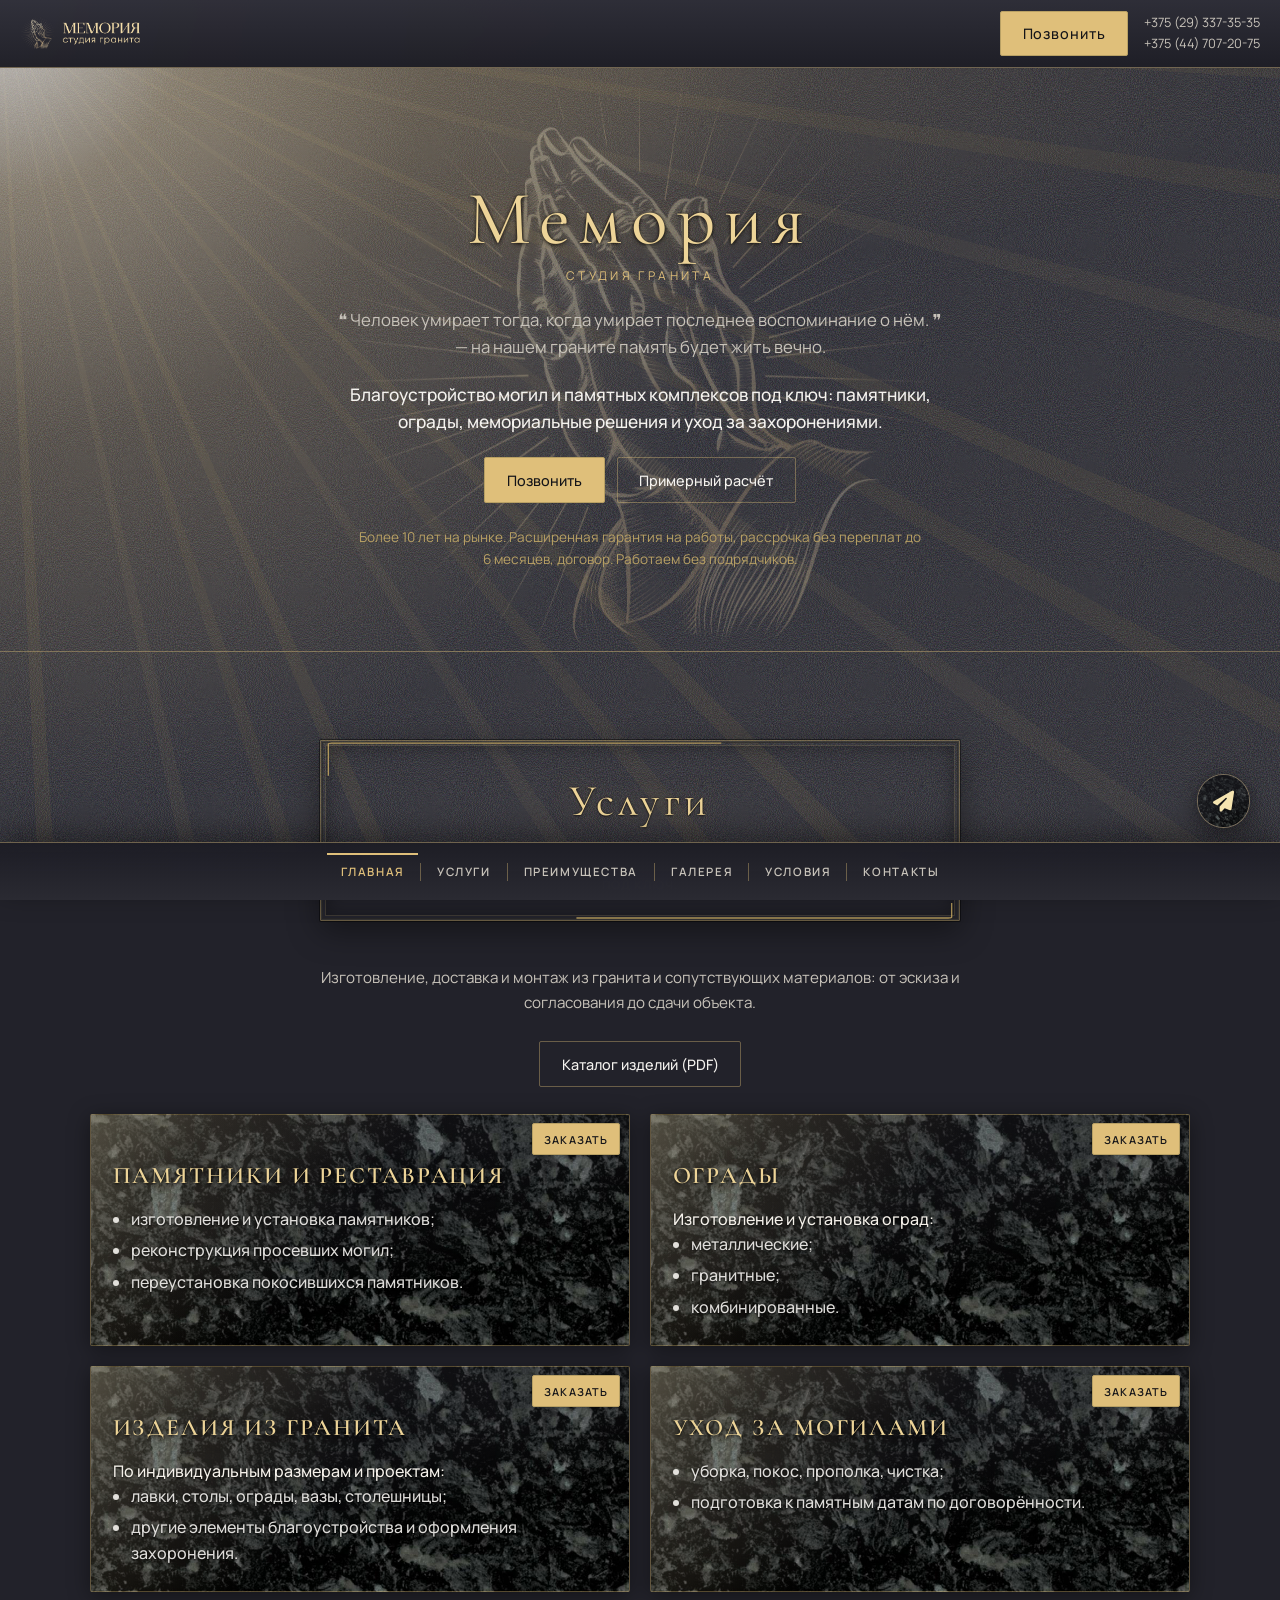
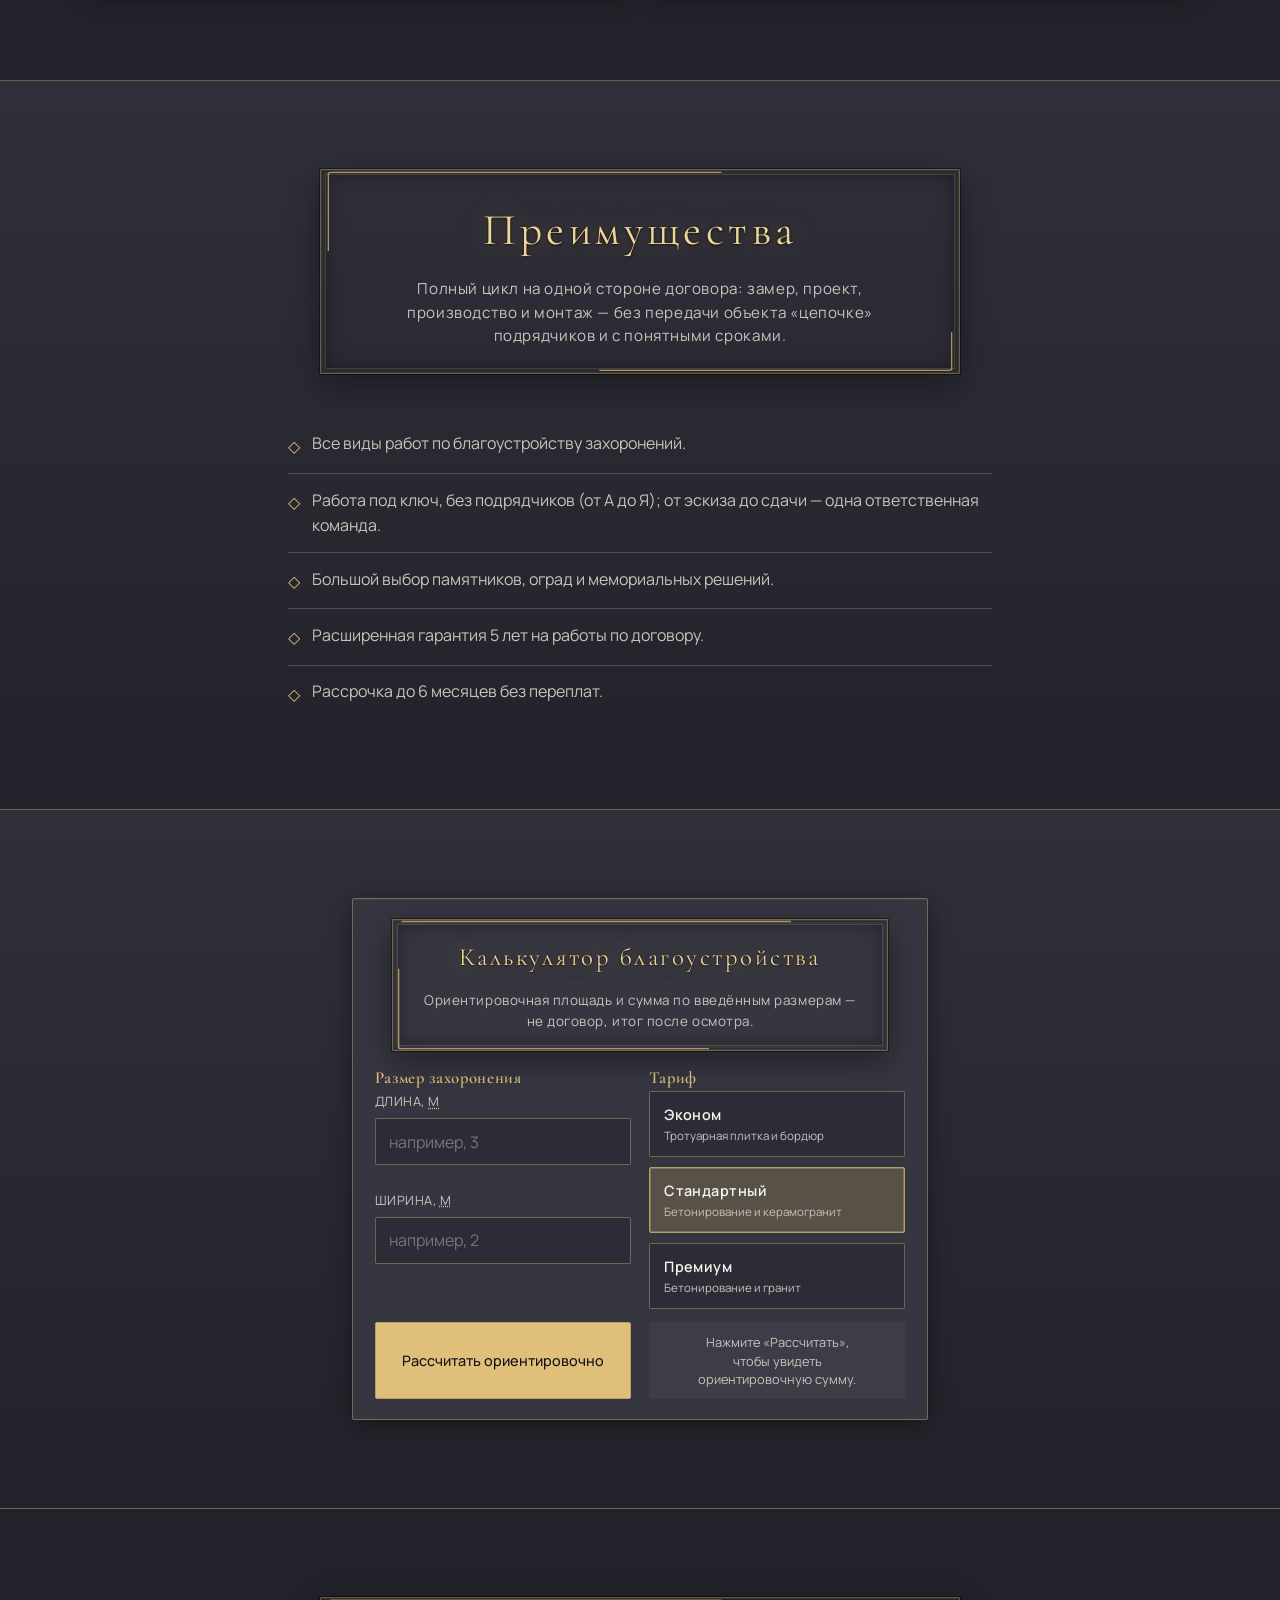
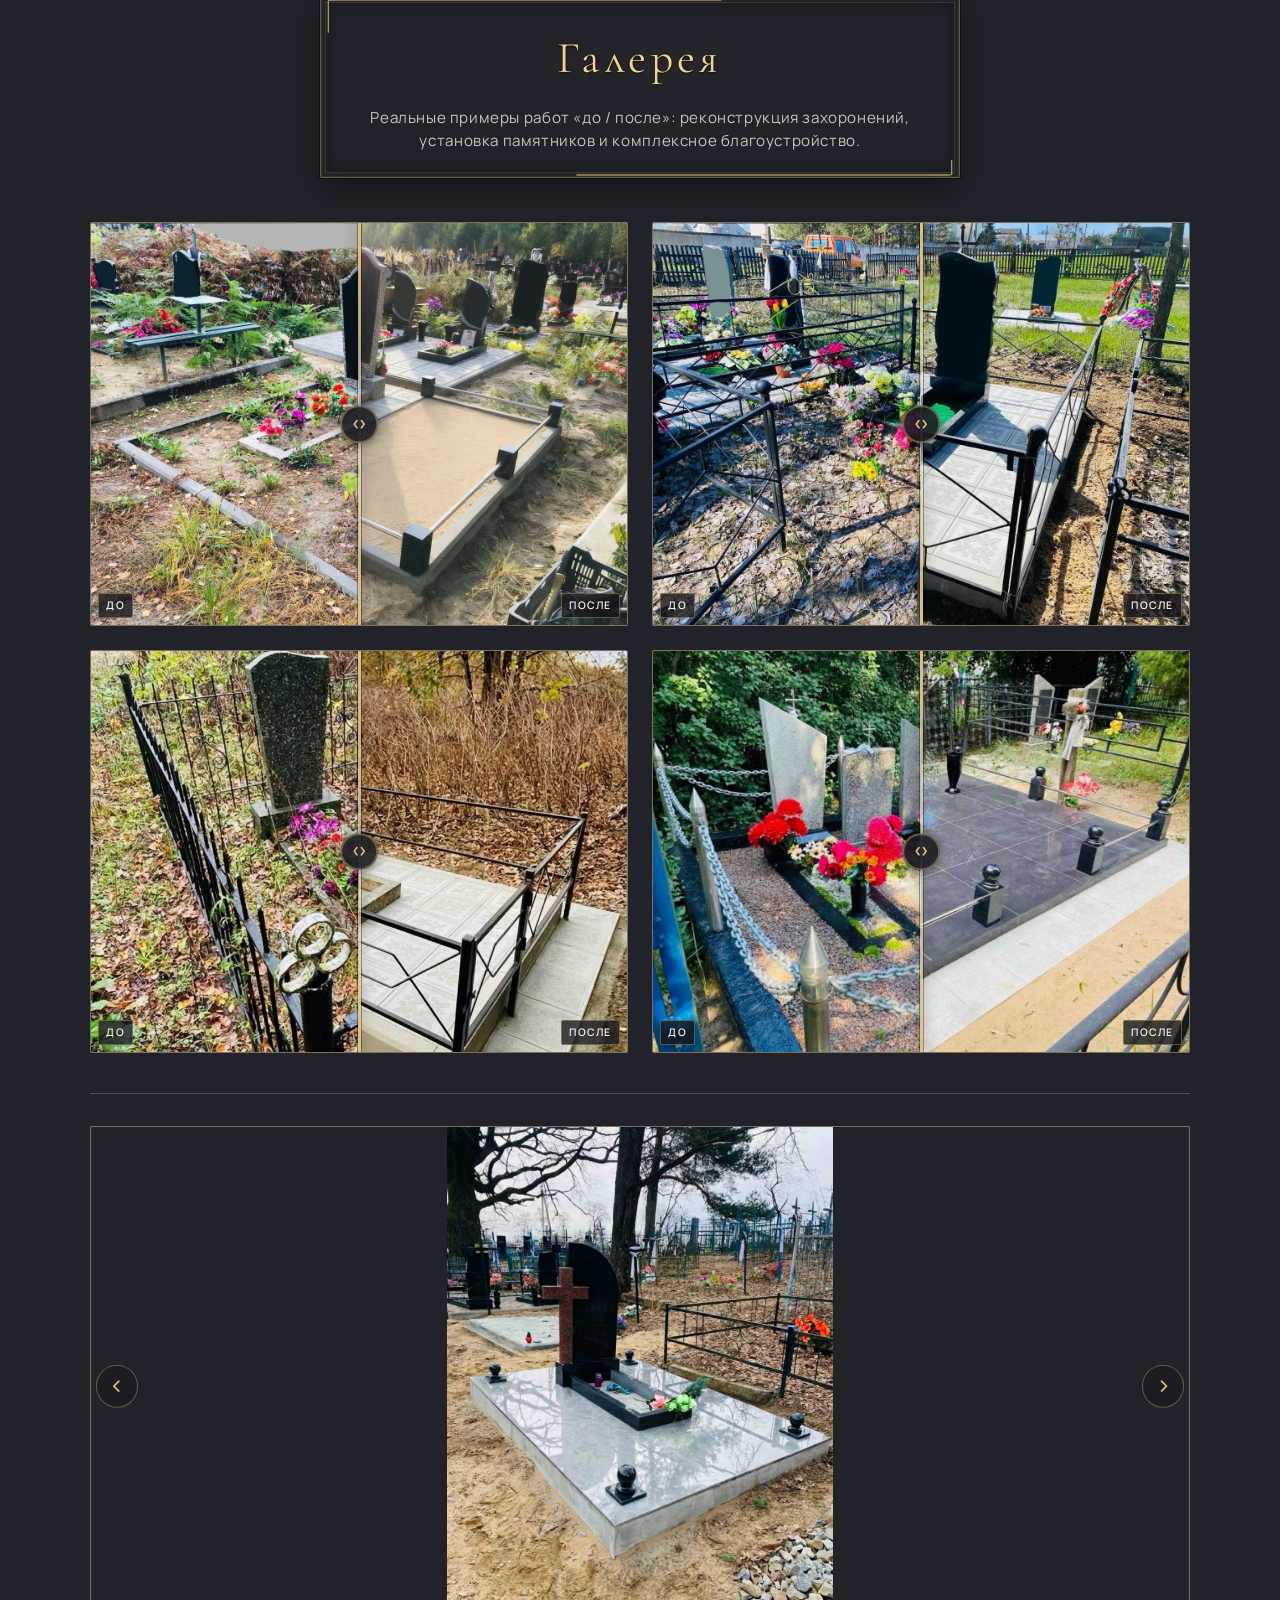
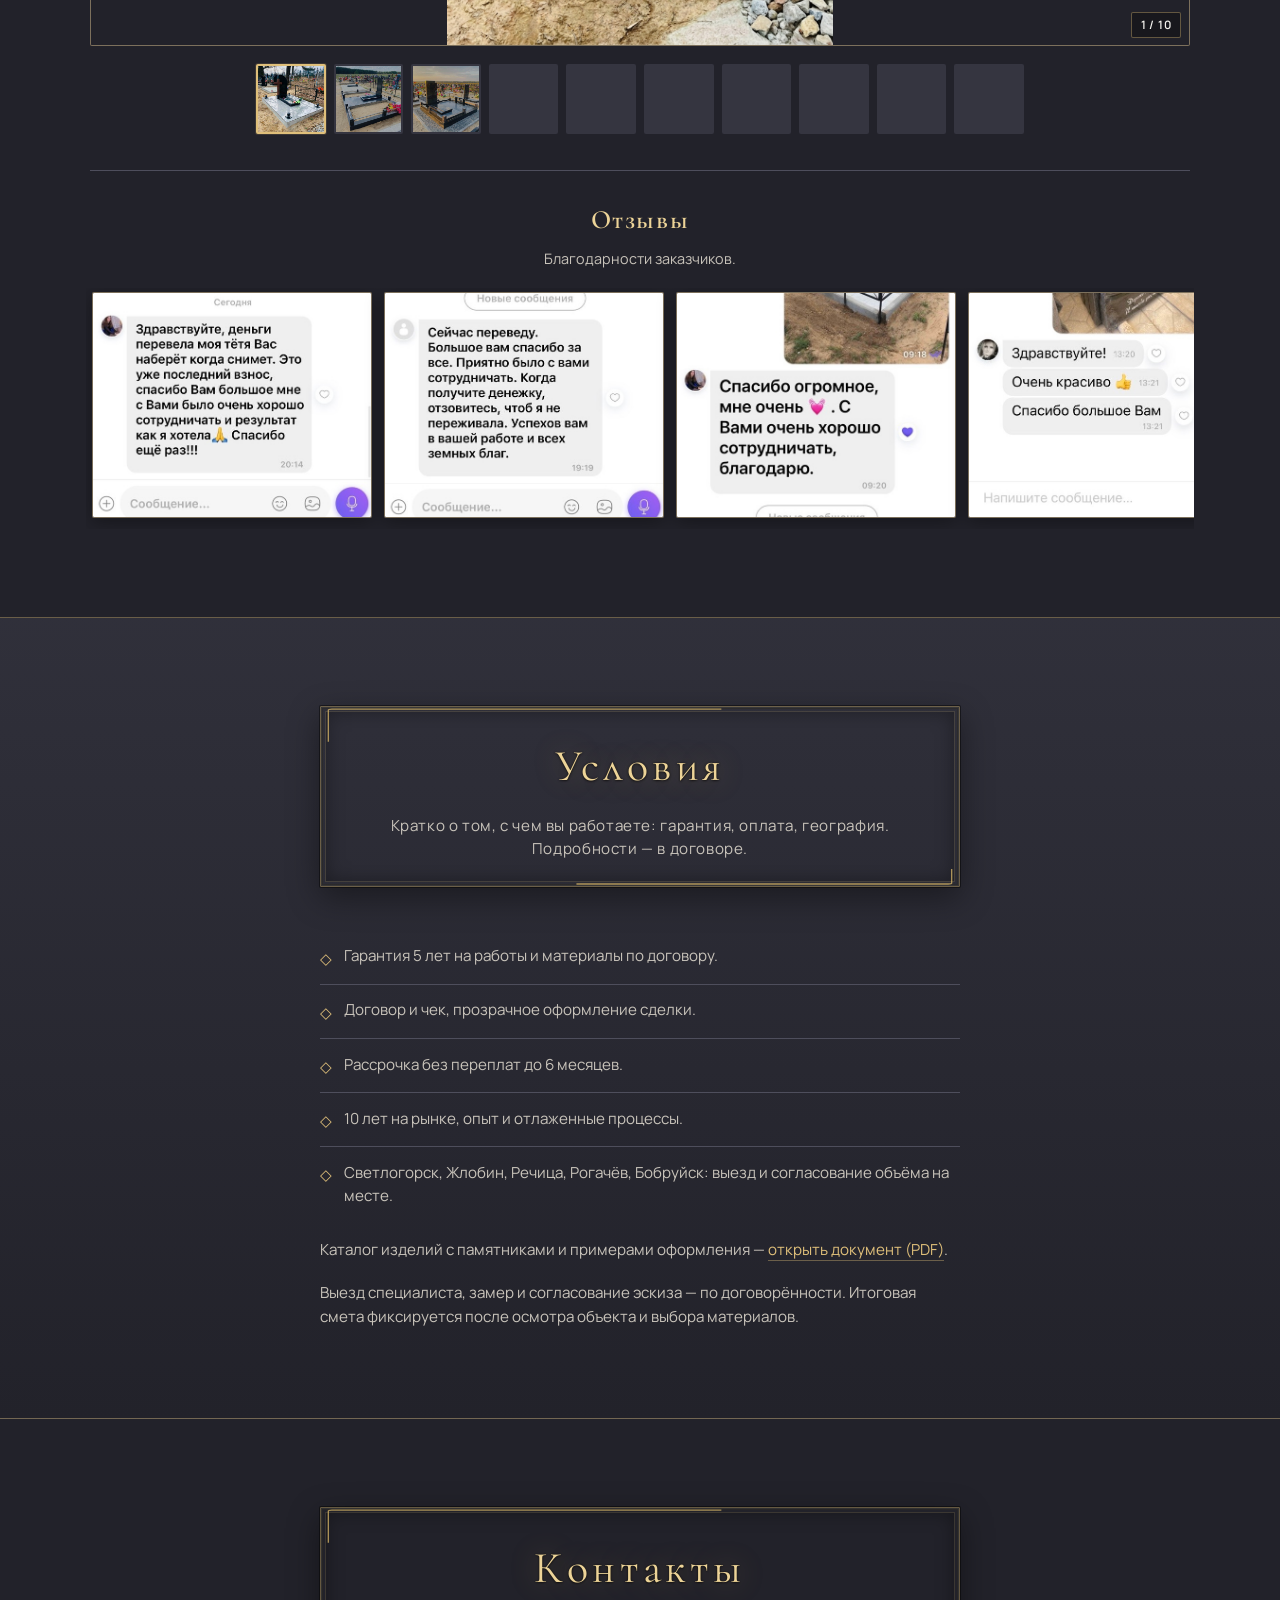
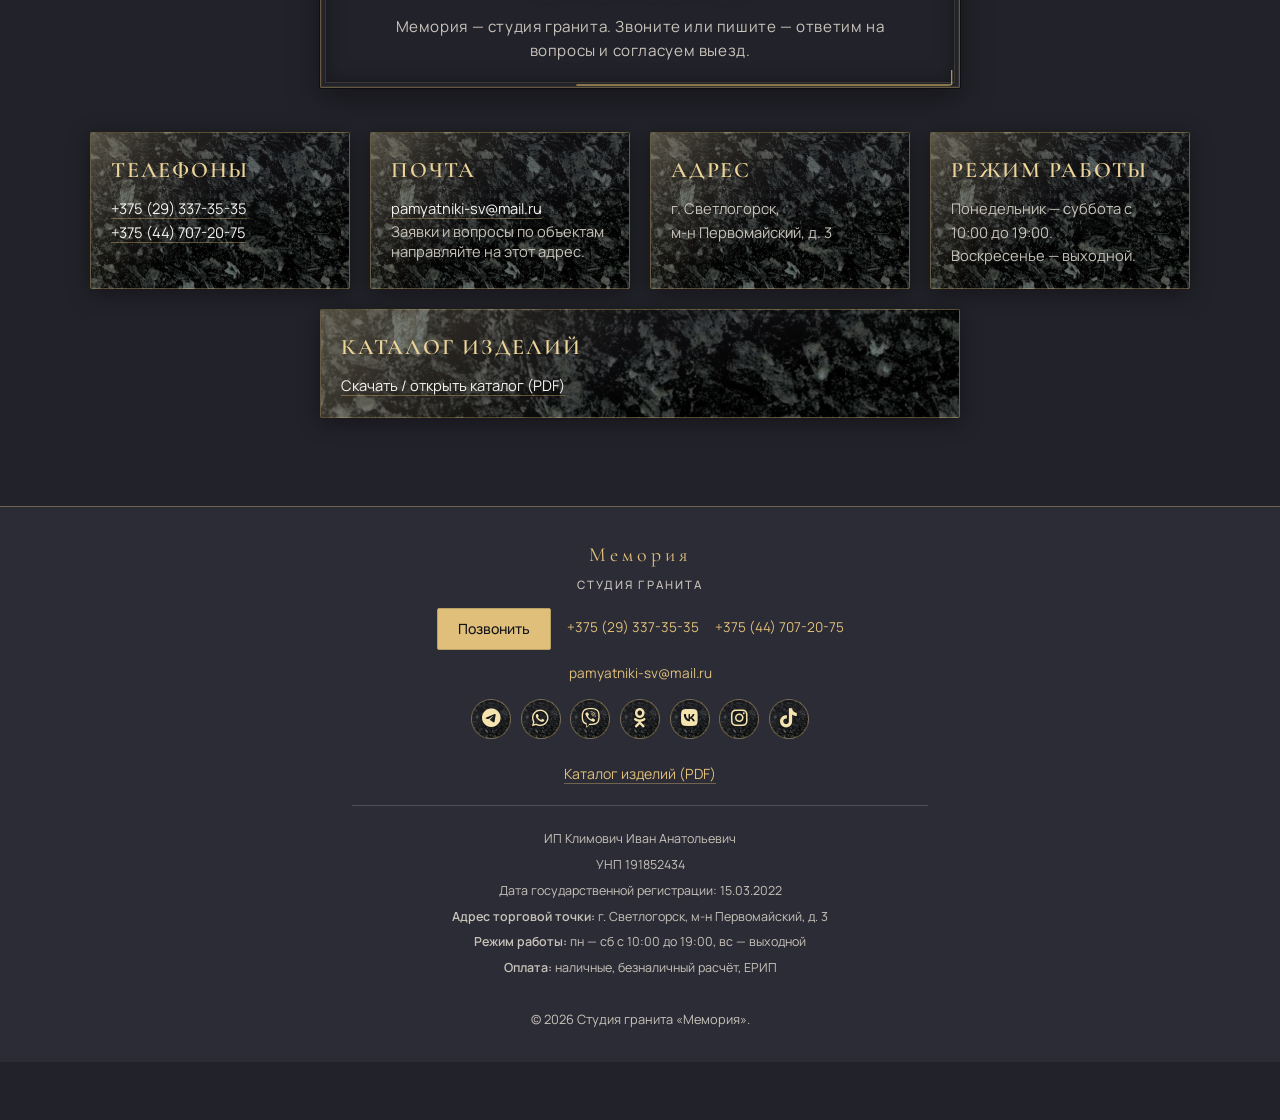
==== commit 1aedd7db: "Сайт: SEO-метаданные, JSON-LD, гео (5 городов) Made-with: Cursor" ====
--- a/index.html
+++ b/index.html
@@ -1,784 +1,859 @@
-<!DOCTYPE html>
-<html lang="ru">
-<head>
-  <meta charset="UTF-8" />
-  <meta name="viewport" content="width=device-width, initial-scale=1, viewport-fit=cover" />
-  <meta name="theme-color" content="#22222a" />
-  <meta name="color-scheme" content="dark" />
-  <meta
-    name="description"
-    content="Мемория — студия гранита в Светлогорске. Изготовление и установка памятников и благоустройство захоронений под ключ: Светлогорск, Жлобин, Рогачев, Речица, Бобруйск. Гарантия 5 лет, рассрочка до 6 месяцев без переплат. Продукция из гранита под заказ"
-  />
-  <title>Установка памятников — Мемория — студия гранита — Светлогорск</title>
-  <meta property="og:title" content="Установка памятников — Мемория — студия гранита — Светлогорск" />
-  <meta
-    property="og:description"
-    content="Изготовление и установка памятников, оград и мемориальных комплексов. Работаем по Беларуси, гарантия 5 лет, рассрочка до 6 месяцев без переплат."
-  />
-  <meta property="og:type" content="website" />
-  <meta property="og:image" content="content/favicon dark.png" />
-  <meta name="twitter:card" content="summary" />
-  <meta name="twitter:title" content="Установка памятников — Мемория — студия гранита — Светлогорск" />
-  <meta
-    name="twitter:description"
-    content="Памятники, ограды, мемориальные комплексы и уход за захоронениями. Полный цикл работ по Беларуси."
-  />
-  <link rel="icon" type="image/png" href="content/favicon dark.png?v=20260420" />
-  <link rel="apple-touch-icon" href="content/favicon dark.png?v=20260420" />
-  <link rel="preconnect" href="https://fonts.googleapis.com" />
-  <link rel="preconnect" href="https://fonts.gstatic.com" crossorigin />
-  <link href="https://fonts.googleapis.com/css2?family=Cormorant+Garamond:ital,wght@0,400;0,600;1,400&family=Manrope:wght@300;400;500;600&display=swap" rel="stylesheet" />
-  <link
-    rel="stylesheet"
-    href="https://cdnjs.cloudflare.com/ajax/libs/font-awesome/6.5.2/css/all.min.css"
-    crossorigin="anonymous"
-    referrerpolicy="no-referrer"
-  />
-  <link rel="stylesheet" href="css/styles.css?v=130" />
-</head>
-<body>
-  <a class="skip-link" href="#main">К основному содержимому</a>
-
-  <div class="grain" aria-hidden="true"></div>
-  <div class="sun-from-logo" aria-hidden="true">
-    <div class="sun-from-logo__rays">
-      <span class="sun-from-logo__dust"></span>
-    </div>
-  </div>
-
-  <header class="site-header">
-    <div class="brand-cluster">
-      <a href="#hero" class="logo-link" aria-label="Мемория — на главную">
-        <img src="content/Logo horizontal gold.png" alt="Мемория" class="logo-img" width="200" height="48" />
-      </a>
-    </div>
-    <div class="site-header-extras" aria-label="Быстрая связь">
-      <a class="btn btn-primary header-cta-call" href="tel:+375293373535" aria-label="Позвонить: +375 (29) 337-35-35">Позвонить</a>
-      <div class="header-phones">
-        <a class="header-phone" href="tel:+375293373535">+375 (29) 337-35-35</a>
-        <a class="header-phone" href="tel:+375447072075">+375 (44) 707-20-75</a>
-      </div>
-    </div>
-  </header>
-
-  <main id="main">
-    <!--
-      Воронка: главная → услуги → преимущества → калькулятор → галерея → условия → контакты.
-      Калькулятор и чаты не в якорном меню; звонок — действие (кнопка в шапке, в hero и в подвале), не отдельный блок.
-    -->
-    <section id="hero" class="hero">
-      <div class="hero-logo-bg" aria-hidden="true">
-        <img src="content/favicon gold.png" alt="" width="512" height="512" decoding="async" />
-      </div>
-      <div class="hero-inner">
-        <h1>Мемория</h1>
-        <p class="eyebrow">Студия гранита</p>
-        <p class="lead">
-          ❝ Человек умирает тогда, когда умирает последнее воспоминание о нём. ❞ — на нашем граните память будет жить вечно.
-        </p>
-        <p class="hero-tagline">
-          Благоустройство могил и памятных комплексов под ключ: памятники, ограды, мемориальные решения и уход за захоронениями.
-        </p>
-        <div class="hero-actions">
-          <a class="btn btn-primary" href="tel:+375293373535">Позвонить</a>
-          <a class="btn btn-ghost" href="#calculator">Примерный расчёт</a>
-        </div>
-        <p class="hero-note">
-          Более 10 лет на рынке. Расширенная гарантия на работы, рассрочка без переплат до 6&nbsp;месяцев, договор. Работаем без
-          подрядчиков.
-        </p>
-      </div>
-    </section>
-
-    <section id="services" class="section section-services">
-      <div class="container">
-        <header class="section-head">
-          <div class="section-head__plate">
-            <svg class="section-head__stroke" aria-hidden="true" focusable="false" viewBox="0 0 100 100" preserveAspectRatio="none">
-              <rect
-                class="section-head__stroke-path"
-                pathLength="100"
-                x="1.15"
-                y="1.15"
-                width="97.7"
-                height="97.7"
-                rx="0.55"
-                ry="0.55"
-                fill="none"
-                vector-effect="non-scaling-stroke"
-                stroke-width="1.35"
-              />
-            </svg>
-            <h2>Услуги</h2>
-            <p class="section-sub">Все виды работ по благоустройству могил и памятным комплексам — под ключ.</p>
-          </div>
-        </header>
-        <p class="services-intro">
-          Изготовление, доставка и монтаж из гранита и сопутствующих материалов: от эскиза и согласования до сдачи объекта.
-        </p>
-        <p class="services-catalog-cta">
-          <a class="btn btn-ghost" href="catalog.pdf" target="_blank" rel="noopener noreferrer">Каталог изделий (PDF)</a>
-        </p>
-        <div class="cards">
-          <article class="card">
-            <h3>Памятники и реставрация</h3>
-            <ul class="card-bullets">
-              <li>изготовление и установка памятников;</li>
-              <li>реконструкция просевших могил;</li>
-              <li>переустановка покосившихся памятников.</li>
-            </ul>
-            <a class="card-order-btn" href="tel:+375293373535">Заказать</a>
-          </article>
-          <article class="card">
-            <h3>Ограды</h3>
-            <p class="card-lead">Изготовление и установка оград:</p>
-            <ul class="card-bullets">
-              <li>металлические;</li>
-              <li>гранитные;</li>
-              <li>комбинированные.</li>
-            </ul>
-            <a class="card-order-btn" href="tel:+375293373535">Заказать</a>
-          </article>
-          <article class="card">
-            <h3>Изделия из гранита</h3>
-            <p class="card-lead">По индивидуальным размерам и проектам:</p>
-            <ul class="card-bullets">
-              <li>лавки, столы, ограды, вазы, столешницы;</li>
-              <li>другие элементы благоустройства и оформления захоронения.</li>
-            </ul>
-            <a class="card-order-btn" href="tel:+375293373535">Заказать</a>
-          </article>
-          <article class="card">
-            <h3>Уход за могилами</h3>
-            <ul class="card-bullets">
-              <li>уборка, покос, прополка, чистка;</li>
-              <li>подготовка к памятным датам по договорённости.</li>
-            </ul>
-            <a class="card-order-btn" href="tel:+375293373535">Заказать</a>
-          </article>
-        </div>
-      </div>
-    </section>
-
-    <section id="advantages" class="section section-alt">
-      <div class="container">
-        <header class="section-head">
-          <div class="section-head__plate">
-            <svg class="section-head__stroke" aria-hidden="true" focusable="false" viewBox="0 0 100 100" preserveAspectRatio="none">
-              <rect
-                class="section-head__stroke-path"
-                pathLength="100"
-                x="1.15"
-                y="1.15"
-                width="97.7"
-                height="97.7"
-                rx="0.55"
-                ry="0.55"
-                fill="none"
-                vector-effect="non-scaling-stroke"
-                stroke-width="1.35"
-              />
-            </svg>
-            <h2>Преимущества</h2>
-            <p class="section-sub">
-              Полный цикл на одной стороне договора: замер, проект, производство и монтаж — без передачи объекта «цепочке»
-              подрядчиков и с понятными сроками.
-            </p>
-          </div>
-        </header>
-        <ul class="advantages">
-          <li>
-            <span class="adv-mark" aria-hidden="true">◇</span>
-            <span>Все виды работ по благоустройству захоронений.</span>
-          </li>
-          <li>
-            <span class="adv-mark" aria-hidden="true">◇</span>
-            <span>Работа под ключ, без подрядчиков (от&nbsp;А до&nbsp;Я); от эскиза до сдачи&nbsp;— одна ответственная команда.</span>
-          </li>
-          <li>
-            <span class="adv-mark" aria-hidden="true">◇</span>
-            <span>Большой выбор памятников, оград и мемориальных решений.</span>
-          </li>
-          <li>
-            <span class="adv-mark" aria-hidden="true">◇</span>
-            <span>Расширенная гарантия 5&nbsp;лет на работы по договору.</span>
-          </li>
-          <li>
-            <span class="adv-mark" aria-hidden="true">◇</span>
-            <span>Рассрочка до 6&nbsp;месяцев без переплат.</span>
-          </li>
-        </ul>
-      </div>
-    </section>
-
-    <section id="calculator" class="section section-alt">
-      <div class="container">
-        <div class="calc-panel">
-          <form class="calc-form" id="calc-form" novalidate>
-            <header class="section-head section-head--calc">
-              <div class="section-head__plate">
-                <svg class="section-head__stroke" aria-hidden="true" focusable="false" viewBox="0 0 100 100" preserveAspectRatio="none">
-                  <rect
-                    class="section-head__stroke-path"
-                    pathLength="100"
-                    x="1.15"
-                    y="1.15"
-                    width="97.7"
-                    height="97.7"
-                    rx="0.55"
-                    ry="0.55"
-                    fill="none"
-                    vector-effect="non-scaling-stroke"
-                    stroke-width="1.35"
-                  />
-                </svg>
-                <h2>Калькулятор благоустройства</h2>
-                <p class="section-sub">Ориентировочная площадь и сумма по введённым размерам — не договор, итог после осмотра.</p>
-              </div>
-            </header>
-            <div class="calc-panel__dims">
-              <fieldset class="calc-fieldset">
-                <legend class="calc-fieldset-legend">Размер захоронения</legend>
-                <div class="calc-dims">
-                  <label class="field">
-                    <span>Длина, <abbr class="calc-unit" title="метры">м</abbr></span>
-                    <input type="number" name="burial_length" min="0" step="0.1" inputmode="decimal" placeholder="например, 3" required />
-                  </label>
-                  <label class="field">
-                    <span>Ширина, <abbr class="calc-unit" title="метры">м</abbr></span>
-                    <input type="number" name="burial_width" min="0" step="0.1" inputmode="decimal" placeholder="например, 2" required />
-                  </label>
-                </div>
-              </fieldset>
-            </div>
-            <div
-              class="calc-fieldset calc-fieldset--tariff calc-panel__tariff"
-              role="group"
-              aria-labelledby="calc-tariff-legend"
-            >
-              <div class="calc-fieldset-legend" id="calc-tariff-legend">Тариф</div>
-              <input type="hidden" name="tariff" id="calc-tariff-value" value="standard" />
-              <div class="calc-tariff-btns" role="radiogroup" aria-labelledby="calc-tariff-legend">
-                <button type="button" class="calc-tariff-btn" data-calc-tariff="econom" role="radio" aria-checked="false">
-                  <span class="calc-tariff-btn__title">Эконом</span>
-                  <span class="calc-tariff-btn__note">Тротуарная плитка и бордюр</span>
-                </button>
-                <button type="button" class="calc-tariff-btn is-selected" data-calc-tariff="standard" role="radio" aria-checked="true">
-                  <span class="calc-tariff-btn__title">Стандартный</span>
-                  <span class="calc-tariff-btn__note">Бетонирование и керамогранит</span>
-                </button>
-                <button type="button" class="calc-tariff-btn" data-calc-tariff="premium" role="radio" aria-checked="false">
-                  <span class="calc-tariff-btn__title">Премиум</span>
-                  <span class="calc-tariff-btn__note">Бетонирование и гранит</span>
-                </button>
-              </div>
-            </div>
-            <button type="submit" class="btn btn-primary btn-block calc-panel__submit">Рассчитать ориентировочно</button>
-            <div class="calc-panel__outcome" role="region" aria-label="Результат расчёта">
-              <p class="calc-result-idle" id="calc-result-idle">Нажмите «Рассчитать», чтобы увидеть ориентировочную сумму.</p>
-              <div class="calc-result calc-result--panel" id="calc-result" role="status" aria-live="polite" hidden>
-                <p class="calc-result-label">Ориентировочно:</p>
-                <p class="calc-result-sum" id="calc-sum"></p>
-              </div>
-            </div>
-          </form>
-        </div>
-      </div>
-    </section>
-
-    <section id="gallery" class="section section-gallery">
-      <div class="container">
-        <header class="section-head">
-          <div class="section-head__plate">
-            <svg class="section-head__stroke" aria-hidden="true" focusable="false" viewBox="0 0 100 100" preserveAspectRatio="none">
-              <rect
-                class="section-head__stroke-path"
-                pathLength="100"
-                x="1.15"
-                y="1.15"
-                width="97.7"
-                height="97.7"
-                rx="0.55"
-                ry="0.55"
-                fill="none"
-                vector-effect="non-scaling-stroke"
-                stroke-width="1.35"
-              />
-            </svg>
-            <h2>Галерея</h2>
-            <p class="section-sub">
-              Реальные примеры работ «до / после»: реконструкция захоронений, установка памятников и комплексное благоустройство.
-            </p>
-          </div>
-        </header>
-        <div class="gallery-grid">
-          <figure class="compare">
-            <div class="compare__view" style="--compare-pct: 50%">
-              <img
-                class="compare__img compare__img--after"
-                src="content/1.jpg"
-                alt="Объект 1 — после работ"
-                width="800"
-                height="600"
-                loading="eager"
-                decoding="async"
-              />
-              <img
-                class="compare__img compare__img--before"
-                src="content/1.1.jpg"
-                alt="Объект 1 — до работ"
-                width="800"
-                height="600"
-                loading="eager"
-                decoding="async"
-              />
-              <div class="compare__divider" aria-hidden="true"></div>
-              <span class="compare__badge compare__badge--before" aria-hidden="true">До</span>
-              <span class="compare__badge compare__badge--after" aria-hidden="true">После</span>
-              <label class="compare__range-wrap">
-                <span class="visually-hidden">Сравнение до и после, объект 1 — положение разделителя</span>
-                <input class="compare__range" type="range" min="0" max="100" value="50" />
-              </label>
-            </div>
-          </figure>
-          <figure class="compare">
-            <div class="compare__view" style="--compare-pct: 50%">
-              <img
-                class="compare__img compare__img--after"
-                src="content/2.jpg"
-                alt="Объект 2 — после работ"
-                width="800"
-                height="600"
-                loading="lazy"
-                decoding="async"
-              />
-              <img
-                class="compare__img compare__img--before"
-                src="content/2.2.jpg"
-                alt="Объект 2 — до работ"
-                width="800"
-                height="600"
-                loading="lazy"
-                decoding="async"
-              />
-              <div class="compare__divider" aria-hidden="true"></div>
-              <span class="compare__badge compare__badge--before" aria-hidden="true">До</span>
-              <span class="compare__badge compare__badge--after" aria-hidden="true">После</span>
-              <label class="compare__range-wrap">
-                <span class="visually-hidden">Сравнение до и после, объект 2 — положение разделителя</span>
-                <input class="compare__range" type="range" min="0" max="100" value="50" />
-              </label>
-            </div>
-          </figure>
-          <figure class="compare">
-            <div class="compare__view" style="--compare-pct: 50%">
-              <img
-                class="compare__img compare__img--after"
-                src="content/3.jpg"
-                alt="Объект 3 — после работ"
-                width="800"
-                height="600"
-                loading="lazy"
-                decoding="async"
-              />
-              <img
-                class="compare__img compare__img--before"
-                src="content/3.3.jpg"
-                alt="Объект 3 — до работ"
-                width="800"
-                height="600"
-                loading="lazy"
-                decoding="async"
-              />
-              <div class="compare__divider" aria-hidden="true"></div>
-              <span class="compare__badge compare__badge--before" aria-hidden="true">До</span>
-              <span class="compare__badge compare__badge--after" aria-hidden="true">После</span>
-              <label class="compare__range-wrap">
-                <span class="visually-hidden">Сравнение до и после, объект 3 — положение разделителя</span>
-                <input class="compare__range" type="range" min="0" max="100" value="50" />
-              </label>
-            </div>
-          </figure>
-          <figure class="compare">
-            <div class="compare__view" style="--compare-pct: 50%">
-              <img
-                class="compare__img compare__img--after"
-                src="content/4.jpg"
-                alt="Объект 4 — после работ"
-                width="800"
-                height="600"
-                loading="lazy"
-                decoding="async"
-              />
-              <img
-                class="compare__img compare__img--before"
-                src="content/4.4.jpg"
-                alt="Объект 4 — до работ"
-                width="800"
-                height="600"
-                loading="lazy"
-                decoding="async"
-              />
-              <div class="compare__divider" aria-hidden="true"></div>
-              <span class="compare__badge compare__badge--before" aria-hidden="true">До</span>
-              <span class="compare__badge compare__badge--after" aria-hidden="true">После</span>
-              <label class="compare__range-wrap">
-                <span class="visually-hidden">Сравнение до и после, объект 4 — положение разделителя</span>
-                <input class="compare__range" type="range" min="0" max="100" value="50" />
-              </label>
-            </div>
-          </figure>
-        </div>
-
-        <div class="ig-gallery" id="work-photo-gallery" tabindex="0" aria-label="Галерея фотографий работ">
-          <div class="ig-gallery__viewport">
-            <figure class="ig-gallery__stage">
-              <button type="button" class="ig-gallery__zoom-hit" aria-label="Открыть фото во весь экран">
-                <img
-                  id="ig-gallery-main"
-                  class="ig-gallery__main"
-                  src="gallery/IMG_0763.JPG"
-                  alt="Работы студии «Мемория», фото 1 из 10"
-                  width="1200"
-                  height="800"
-                  decoding="async"
-                  fetchpriority="high"
-                />
-              </button>
-              <figcaption class="ig-gallery__counter" aria-live="polite">1 / 10</figcaption>
-            </figure>
-            <button type="button" class="ig-gallery__nav ig-gallery__nav--prev ig-gallery__nav--dock" aria-controls="ig-gallery-main" aria-label="Предыдущее фото">
-              <i class="fa-solid fa-chevron-left" aria-hidden="true"></i>
-            </button>
-            <button type="button" class="ig-gallery__nav ig-gallery__nav--next ig-gallery__nav--dock" aria-controls="ig-gallery-main" aria-label="Следующее фото">
-              <i class="fa-solid fa-chevron-right" aria-hidden="true"></i>
-            </button>
-          </div>
-          <div class="ig-gallery__thumbs" role="group" aria-label="Миниатюры галереи">
-            <button type="button" class="ig-gallery__thumb is-selected" aria-label="Фото 1 из 10" aria-current="true" data-ig-src="gallery/IMG_0763.JPG" data-ig-alt="Работы студии «Мемория», фото 1 из 10">
-              <img src="gallery/IMG_0763.JPG" alt="" width="160" height="120" loading="lazy" decoding="async" />
-            </button>
-            <button type="button" class="ig-gallery__thumb" aria-label="Фото 2 из 10" data-ig-src="gallery/IMG_0764.JPG" data-ig-alt="Работы студии «Мемория», фото 2 из 10">
-              <img src="gallery/IMG_0764.JPG" alt="" width="160" height="120" loading="lazy" decoding="async" />
-            </button>
-            <button type="button" class="ig-gallery__thumb" aria-label="Фото 3 из 10" data-ig-src="gallery/IMG_0766.JPG" data-ig-alt="Работы студии «Мемория», фото 3 из 10">
-              <img src="gallery/IMG_0766.JPG" alt="" width="160" height="120" loading="lazy" decoding="async" />
-            </button>
-            <button type="button" class="ig-gallery__thumb" aria-label="Фото 4 из 10" data-ig-src="gallery/IMG_0767.JPG" data-ig-alt="Работы студии «Мемория», фото 4 из 10">
-              <img src="gallery/IMG_0767.JPG" alt="" width="160" height="120" loading="lazy" decoding="async" />
-            </button>
-            <button type="button" class="ig-gallery__thumb" aria-label="Фото 5 из 10" data-ig-src="gallery/IMG_0768.JPG" data-ig-alt="Работы студии «Мемория», фото 5 из 10">
-              <img src="gallery/IMG_0768.JPG" alt="" width="160" height="120" loading="lazy" decoding="async" />
-            </button>
-            <button type="button" class="ig-gallery__thumb" aria-label="Фото 6 из 10" data-ig-src="gallery/IMG_7021.PNG" data-ig-alt="Работы студии «Мемория», фото 6 из 10">
-              <img src="gallery/IMG_7021.PNG" alt="" width="160" height="120" loading="lazy" decoding="async" />
-            </button>
-            <button type="button" class="ig-gallery__thumb" aria-label="Фото 7 из 10" data-ig-src="gallery/IMG_7022.PNG" data-ig-alt="Работы студии «Мемория», фото 7 из 10">
-              <img src="gallery/IMG_7022.PNG" alt="" width="160" height="120" loading="lazy" decoding="async" />
-            </button>
-            <button type="button" class="ig-gallery__thumb" aria-label="Фото 8 из 10" data-ig-src="gallery/IMG_7023.PNG" data-ig-alt="Работы студии «Мемория», фото 8 из 10">
-              <img src="gallery/IMG_7023.PNG" alt="" width="160" height="120" loading="lazy" decoding="async" />
-            </button>
-            <button type="button" class="ig-gallery__thumb" aria-label="Фото 9 из 10" data-ig-src="gallery/IMG_7024.PNG" data-ig-alt="Работы студии «Мемория», фото 9 из 10">
-              <img src="gallery/IMG_7024.PNG" alt="" width="160" height="120" loading="lazy" decoding="async" />
-            </button>
-            <button type="button" class="ig-gallery__thumb" aria-label="Фото 10 из 10" data-ig-src="gallery/IMG_7025.PNG" data-ig-alt="Работы студии «Мемория», фото 10 из 10">
-              <img src="gallery/IMG_7025.PNG" alt="" width="160" height="120" loading="lazy" decoding="async" />
-            </button>
-          </div>
-        </div>
-
-        <div class="fb-reviews" id="fb-reviews">
-          <h3 class="fb-reviews__title">Отзывы</h3>
-          <p class="fb-reviews__sub">Благодарности заказчиков.</p>
-          <div class="fb-reviews__scroller" tabindex="0" role="region" aria-label="Лента скриншотов отзывов">
-            <div class="fb-reviews__track">
-              <button type="button" class="fb-reviews__card" data-fb-src="feedback/IMG_0820.jpg?v=20260417" data-fb-alt="Отзыв заказчика, 1 из 8" aria-label="Увеличить отзыв 1 из 8">
-                <img src="feedback/IMG_0820.jpg?v=20260417" alt="" loading="lazy" decoding="async" width="520" height="680" />
-              </button>
-              <button type="button" class="fb-reviews__card" data-fb-src="feedback/IMG_0821.jpg?v=20260417" data-fb-alt="Отзыв заказчика, 2 из 8" aria-label="Увеличить отзыв 2 из 8">
-                <img src="feedback/IMG_0821.jpg?v=20260417" alt="" loading="lazy" decoding="async" width="520" height="680" />
-              </button>
-              <button type="button" class="fb-reviews__card" data-fb-src="feedback/IMG_0822.jpg?v=20260417" data-fb-alt="Отзыв заказчика, 3 из 8" aria-label="Увеличить отзыв 3 из 8">
-                <img src="feedback/IMG_0822.jpg?v=20260417" alt="" loading="lazy" decoding="async" width="520" height="680" />
-              </button>
-              <button type="button" class="fb-reviews__card" data-fb-src="feedback/IMG_0823.jpg?v=20260417" data-fb-alt="Отзыв заказчика, 4 из 8" aria-label="Увеличить отзыв 4 из 8">
-                <img src="feedback/IMG_0823.jpg?v=20260417" alt="" loading="lazy" decoding="async" width="520" height="680" />
-              </button>
-              <button type="button" class="fb-reviews__card" data-fb-src="feedback/IMG_0824.jpg?v=20260417" data-fb-alt="Отзыв заказчика, 5 из 8" aria-label="Увеличить отзыв 5 из 8">
-                <img src="feedback/IMG_0824.jpg?v=20260417" alt="" loading="lazy" decoding="async" width="520" height="680" />
-              </button>
-              <button type="button" class="fb-reviews__card" data-fb-src="feedback/IMG_0825.jpg?v=20260417" data-fb-alt="Отзыв заказчика, 6 из 8" aria-label="Увеличить отзыв 6 из 8">
-                <img src="feedback/IMG_0825.jpg?v=20260417" alt="" loading="lazy" decoding="async" width="520" height="680" />
-              </button>
-              <button type="button" class="fb-reviews__card" data-fb-src="feedback/IMG_0826.jpg?v=20260417" data-fb-alt="Отзыв заказчика, 7 из 8" aria-label="Увеличить отзыв 7 из 8">
-                <img src="feedback/IMG_0826.jpg?v=20260417" alt="" loading="lazy" decoding="async" width="520" height="680" />
-              </button>
-              <button type="button" class="fb-reviews__card" data-fb-src="feedback/IMG_0827.jpg?v=20260417" data-fb-alt="Отзыв заказчика, 8 из 8" aria-label="Увеличить отзыв 8 из 8">
-                <img src="feedback/IMG_0827.jpg?v=20260417" alt="" loading="lazy" decoding="async" width="520" height="680" />
-              </button>
-            </div>
-          </div>
-        </div>
-      </div>
-    </section>
-
-    <section id="terms" class="section section-alt">
-      <div class="container container-narrow">
-        <header class="section-head">
-          <div class="section-head__plate">
-            <svg class="section-head__stroke" aria-hidden="true" focusable="false" viewBox="0 0 100 100" preserveAspectRatio="none">
-              <rect
-                class="section-head__stroke-path"
-                pathLength="100"
-                x="1.15"
-                y="1.15"
-                width="97.7"
-                height="97.7"
-                rx="0.55"
-                ry="0.55"
-                fill="none"
-                vector-effect="non-scaling-stroke"
-                stroke-width="1.35"
-              />
-            </svg>
-            <h2>Условия</h2>
-            <p class="section-sub">Кратко о том, с чем вы работаете: гарантия, оплата, география. Подробности — в договоре.</p>
-          </div>
-        </header>
-        <ul class="advantages terms-list terms-list--plain">
-          <li><span class="adv-mark" aria-hidden="true">◇</span> Гарантия 5&nbsp;лет на работы и материалы по договору.</li>
-          <li><span class="adv-mark" aria-hidden="true">◇</span> Договор и чек, прозрачное оформление сделки.</li>
-          <li><span class="adv-mark" aria-hidden="true">◇</span> Рассрочка без переплат до 6&nbsp;месяцев.</li>
-          <li><span class="adv-mark" aria-hidden="true">◇</span> 10&nbsp;лет на рынке, опыт и отлаженные процессы.</li>
-          <li><span class="adv-mark" aria-hidden="true">◇</span> Работаем по всей Беларуси, выезд и согласование объёма на месте.</li>
-        </ul>
-        <p class="terms-catalog-note">
-          Каталог изделий с памятниками и примерами оформления — <a href="catalog.pdf" target="_blank" rel="noopener noreferrer">открыть документ (PDF)</a>.
-        </p>
-        <div class="prose terms-prose">
-          <p>
-            Выезд специалиста, замер и согласование эскиза — по договорённости. Итоговая смета фиксируется после осмотра
-            объекта и выбора материалов.
-          </p>
-        </div>
-      </div>
-    </section>
-
-    <section id="contacts" class="section section-contacts">
-      <div class="container">
-        <header class="section-head">
-          <div class="section-head__plate">
-            <svg class="section-head__stroke" aria-hidden="true" focusable="false" viewBox="0 0 100 100" preserveAspectRatio="none">
-              <rect
-                class="section-head__stroke-path"
-                pathLength="100"
-                x="1.15"
-                y="1.15"
-                width="97.7"
-                height="97.7"
-                rx="0.55"
-                ry="0.55"
-                fill="none"
-                vector-effect="non-scaling-stroke"
-                stroke-width="1.35"
-              />
-            </svg>
-            <h2>Контакты</h2>
-            <p class="section-sub">Мемория — студия гранита. Звоните или пишите&nbsp;— ответим на вопросы и согласуем выезд.</p>
-          </div>
-        </header>
-        <div class="contacts-grid">
-          <div class="contact-block">
-            <h3>Телефоны</h3>
-            <p>
-              <a href="tel:+375293373535">+375 (29) 337-35-35</a><br />
-              <a href="tel:+375447072075">+375 (44) 707-20-75</a>
-            </p>
-          </div>
-          <div class="contact-block">
-            <h3>Почта</h3>
-            <p>
-              <a href="mailto:pamyatniki-sv@mail.ru">pamyatniki-sv@mail.ru</a>
-            </p>
-            <p class="contact-block-note">Заявки и вопросы по объектам направляйте на этот адрес.</p>
-          </div>
-          <div class="contact-block">
-            <h3>Адрес</h3>
-            <p>г.&nbsp;Светлогорск, м&#8209;н&nbsp;Первомайский, д.&nbsp;3</p>
-          </div>
-          <div class="contact-block">
-            <h3>Режим работы</h3>
-            <p>Понедельник&nbsp;— суббота с 10:00 до 19:00.<br />Воскресенье&nbsp;— выходной.</p>
-          </div>
-          <div class="contact-block contact-block--catalog">
-            <h3>Каталог изделий</h3>
-            <p>
-              <a href="catalog.pdf" target="_blank" rel="noopener noreferrer">Скачать / открыть каталог (PDF)</a>
-            </p>
-          </div>
-        </div>
-      </div>
-    </section>
-  </main>
-
-  <nav id="site-dock" class="site-dock" aria-label="Навигация по разделам">
-    <div class="site-dock-scroller">
-      <a href="#hero" class="site-dock-item">Главная</a>
-      <span class="site-dock-sep" aria-hidden="true"></span>
-      <a href="#services" class="site-dock-item">Услуги</a>
-      <span class="site-dock-sep" aria-hidden="true"></span>
-      <a href="#advantages" class="site-dock-item">Преимущества</a>
-      <span class="site-dock-sep" aria-hidden="true"></span>
-      <a href="#gallery" class="site-dock-item">Галерея</a>
-      <span class="site-dock-sep" aria-hidden="true"></span>
-      <a href="#terms" class="site-dock-item">Условия</a>
-      <span class="site-dock-sep" aria-hidden="true"></span>
-      <a href="#contacts" class="site-dock-item">Контакты</a>
-    </div>
-  </nav>
-
-  <footer class="site-footer">
-    <div class="container footer-inner">
-      <div class="footer-brand-block">
-        <p class="footer-brand">Мемория</p>
-        <p class="footer-brand-tag">Студия гранита</p>
-      </div>
-      <div class="footer-cta-row">
-        <a class="btn btn-primary footer-cta-call" href="tel:+375293373535">Позвонить</a>
-        <a class="footer-cta-phone" href="tel:+375293373535">+375 (29) 337-35-35</a>
-        <a class="footer-cta-phone" href="tel:+375447072075">+375 (44) 707-20-75</a>
-      </div>
-      <p class="footer-email">
-        <a href="mailto:pamyatniki-sv@mail.ru">pamyatniki-sv@mail.ru</a>
-      </p>
-      <div class="footer-social-cluster" aria-label="Мессенджеры и социальные сети">
-        <div class="footer-social-icons">
-          <a
-            class="footer-messenger-icon"
-            href="https://t.me/+375447072075"
-            target="_blank"
-            rel="noopener noreferrer"
-            aria-label="Telegram: +375 (44) 707-20-75"
-          ><i class="fa-brands fa-telegram" aria-hidden="true"></i></a>
-          <a
-            class="footer-messenger-icon"
-            href="https://wa.me/375447072075"
-            target="_blank"
-            rel="noopener noreferrer"
-            aria-label="WhatsApp: +375 (44) 707-20-75"
-          ><i class="fa-brands fa-whatsapp" aria-hidden="true"></i></a>
-          <a
-            class="footer-messenger-icon"
-            href="viber://chat?number=%2B375447072075"
-            target="_blank"
-            rel="noopener noreferrer"
-            aria-label="Viber: +375 (44) 707-20-75"
-          ><i class="fa-brands fa-viber" aria-hidden="true"></i></a>
-          <a
-            class="footer-messenger-icon"
-            href="https://ok.ru/profile/572442294744"
-            target="_blank"
-            rel="noopener noreferrer"
-            aria-label="Студия в Одноклассниках"
-          ><i class="fa-brands fa-odnoklassniki" aria-hidden="true"></i></a>
-          <a
-            class="footer-messenger-icon"
-            href="https://vk.ru/pamyatniki_sv"
-            target="_blank"
-            rel="noopener noreferrer"
-            aria-label="Студия ВКонтакте"
-          ><i class="fa-brands fa-vk" aria-hidden="true"></i></a>
-          <a
-            class="footer-messenger-icon"
-            href="https://www.instagram.com/memoria.bel/"
-            target="_blank"
-            rel="noopener noreferrer"
-            aria-label="Instagram студии"
-          ><i class="fa-brands fa-instagram" aria-hidden="true"></i></a>
-          <a
-            class="footer-messenger-icon"
-            href="https://www.tiktok.com/@memoria.bel?_r=1"
-            target="_blank"
-            rel="noopener noreferrer"
-            aria-label="TikTok студии"
-          ><i class="fa-brands fa-tiktok" aria-hidden="true"></i></a>
-        </div>
-      </div>
-      <p class="footer-catalog">
-        <a href="catalog.pdf" target="_blank" rel="noopener noreferrer">Каталог изделий (PDF)</a>
-      </p>
-      <div class="footer-legal">
-        <h2 class="visually-hidden">Юридическая информация</h2>
-        <p>ИП Климович Иван Анатольевич</p>
-        <p>УНП&nbsp;191852434</p>
-        <p>Дата государственной регистрации: 15.03.2022</p>
-        <p><strong>Адрес торговой точки:</strong> г.&nbsp;Светлогорск, м&#8209;н&nbsp;Первомайский, д.&nbsp;3</p>
-        <p><strong>Режим работы:</strong> пн&nbsp;— сб с 10:00 до 19:00, вс&nbsp;— выходной</p>
-        <p><strong>Оплата:</strong> наличные, безналичный расчёт, ЕРИП</p>
-      </div>
-      <p class="footer-copy">© <span id="year"></span> Студия гранита «Мемория».</p>
-    </div>
-  </footer>
-
-  <div class="share-fab" id="share-fab" aria-label="Быстрые ссылки">
-    <div id="share-fab-panel" class="share-fab__panel" role="group" aria-label="Соцсети и мессенджеры" aria-hidden="true">
-      <a class="share-fab__link" href="https://t.me/+375447072075" target="_blank" rel="noopener noreferrer" aria-label="Telegram"
-        ><i class="fa-brands fa-telegram" aria-hidden="true"></i></a>
-      <a class="share-fab__link" href="https://wa.me/375447072075" target="_blank" rel="noopener noreferrer" aria-label="WhatsApp"
-        ><i class="fa-brands fa-whatsapp" aria-hidden="true"></i></a>
-      <a class="share-fab__link" href="viber://chat?number=%2B375447072075" target="_blank" rel="noopener noreferrer" aria-label="Viber"
-        ><i class="fa-brands fa-viber" aria-hidden="true"></i></a>
-      <a class="share-fab__link" href="https://ok.ru/profile/572442294744" target="_blank" rel="noopener noreferrer" aria-label="Одноклассники"
-        ><i class="fa-brands fa-odnoklassniki" aria-hidden="true"></i></a>
-      <a class="share-fab__link" href="https://vk.ru/pamyatniki_sv" target="_blank" rel="noopener noreferrer" aria-label="ВКонтакте"
-        ><i class="fa-brands fa-vk" aria-hidden="true"></i></a>
-      <a class="share-fab__link" href="https://www.instagram.com/memoria.bel/" target="_blank" rel="noopener noreferrer" aria-label="Instagram"
-        ><i class="fa-brands fa-instagram" aria-hidden="true"></i></a>
-      <a class="share-fab__link" href="https://www.tiktok.com/@memoria.bel?_r=1" target="_blank" rel="noopener noreferrer" aria-label="TikTok"
-        ><i class="fa-brands fa-tiktok" aria-hidden="true"></i></a>
-    </div>
-    <button type="button" class="share-fab__toggle" id="share-fab-toggle" aria-expanded="false" aria-controls="share-fab-panel" aria-label="Открыть ссылки на соцсети и мессенджеры">
-      <span class="share-fab__granite" aria-hidden="true"></span>
-      <span class="share-fab__veil" aria-hidden="true"></span>
-      <i class="fa-solid fa-paper-plane share-fab__plane" aria-hidden="true"></i>
-    </button>
-  </div>
-
-  <div class="toast" id="toast" role="alert" hidden></div>
-
-  <div id="ig-lightbox" class="ig-lightbox" hidden aria-hidden="true" tabindex="-1">
-    <button type="button" class="ig-lightbox__backdrop" aria-label="Закрыть просмотр фото"></button>
-    <div class="ig-lightbox__panel" role="dialog" aria-modal="true" aria-label="Увеличенное фото">
-      <button type="button" class="ig-lightbox__close" aria-label="Закрыть">
-        <i class="fa-solid fa-xmark" aria-hidden="true"></i>
-      </button>
-      <button type="button" class="ig-lightbox__nav ig-lightbox__nav--prev" aria-label="Предыдущее фото">
-        <i class="fa-solid fa-chevron-left" aria-hidden="true"></i>
-      </button>
-      <img id="ig-lightbox-img" class="ig-lightbox__img" src="" alt="" decoding="async" width="1600" height="1200" />
-      <button type="button" class="ig-lightbox__nav ig-lightbox__nav--next" aria-label="Следующее фото">
-        <i class="fa-solid fa-chevron-right" aria-hidden="true"></i>
-      </button>
-    </div>
-  </div>
-
-  <div id="fb-lightbox" class="fb-lightbox" hidden aria-hidden="true" tabindex="-1">
-    <button type="button" class="fb-lightbox__backdrop" aria-label="Закрыть просмотр отзыва"></button>
-    <div class="fb-lightbox__panel" role="dialog" aria-modal="true" aria-label="Увеличенный отзыв">
-      <button type="button" class="fb-lightbox__close" aria-label="Закрыть">
-        <i class="fa-solid fa-xmark" aria-hidden="true"></i>
-      </button>
-      <button type="button" class="fb-lightbox__nav fb-lightbox__nav--prev" aria-label="Предыдущий отзыв">
-        <i class="fa-solid fa-chevron-left" aria-hidden="true"></i>
-      </button>
-      <img id="fb-lightbox-img" class="fb-lightbox__img" src="" alt="" decoding="async" width="900" height="1200" />
-      <button type="button" class="fb-lightbox__nav fb-lightbox__nav--next" aria-label="Следующий отзыв">
-        <i class="fa-solid fa-chevron-right" aria-hidden="true"></i>
-      </button>
-    </div>
-  </div>
-
-  <script src="js/app.js?v=52"></script>
-</body>
-</html>
+<!DOCTYPE html>
+<html lang="ru">
+<head>
+  <meta charset="UTF-8" />
+  <meta name="viewport" content="width=device-width, initial-scale=1, viewport-fit=cover" />
+  <meta name="theme-color" content="#22222a" />
+  <meta name="color-scheme" content="dark" />
+  <meta
+    name="description"
+    content="Памятники, ограды, благоустройство могил — студия гранита «Мемория». Светлогорск, Жлобин, Речица, Рогачёв, Бобруйск. Гарантия 5 лет, рассрочка до 6 мес. Тел. +375 (29) 337-35-35, pamyatniki-sv@mail.ru"
+  />
+  <meta
+    name="keywords"
+    content="памятники Светлогорск, памятники Жлобин, памятники Речица, Рогачёв, Бобруйск, благоустройство захоронений, ограда на кладбище, гранит, установка памятника под ключ, уход за могилой, реконструкция захоронения, мемориальный комплекс, студия гранита"
+  />
+  <meta
+    name="robots"
+    content="index, follow, max-image-preview:large, max-snippet:-1, max-video-preview:-1"
+  />
+  <link rel="alternate" hreflang="ru-by" href="./" />
+  <link rel="alternate" hreflang="ru" href="./" />
+  <link rel="alternate" hreflang="x-default" href="./" />
+  <meta name="author" content="ИП Климович И. А., «Мемория»" />
+  <meta name="geo.region" content="BY-HO" />
+  <meta name="geo.placename" content="Светлогорск" />
+  <meta name="ICBM" content="52.633, 29.748" />
+  <title>Мемория, Светлогорск: памятники из гранита, ограды, благоустройство</title>
+  <meta property="og:site_name" content="Мемория — студия гранита" />
+  <meta property="og:locale" content="ru_RU" />
+  <meta property="og:locale:alternate" content="be_BY" />
+  <meta property="og:type" content="website" />
+  <meta property="og:title" content="Памятники и благоустройство под ключ | «Мемория», Светлогорск" />
+  <meta
+    property="og:description"
+    content="Памятники, ограды, мемориальные комплексы, уход за захоронениями. Полный цикл без подрядчиков. Светлогорск, Жлобин, Речица, Рогачёв, Бобруйск. Гарантия 5 лет, рассрочка. +375 (29) 337-35-35"
+  />
+  <meta property="og:image" content="content/favicon%20dark.png" />
+  <meta property="og:image:alt" content="Мемория — студия гранита, Светлогорск" />
+  <meta name="twitter:card" content="summary" />
+  <meta name="twitter:title" content="«Мемория» — памятники и благоустройство, Светлогорск" />
+  <meta
+    name="twitter:description"
+    content="Гранит: памятники, ограды, благоустройство могил. Светлогорск, Жлобин, Речица, Рогачёв, Бобруйск. По договору: гарантия 5 лет, рассрочка, выезд на место."
+  />
+  <meta name="twitter:image" content="content/favicon%20dark.png" />
+  <!--
+    После публикации на хосте подставьте в og:image и twitter:image абсолютный URL
+    (например https://ваш-домен/content/favicon%20dark.png) — так корректнее для VK, Telegram, Facebook.
+  -->
+  <script type="application/ld+json">
+  {
+    "@context": "https://schema.org",
+    "@type": "MonumentBuilder",
+    "name": "Мемория",
+    "alternateName": "Студия гранита «Мемория»",
+    "image": "content/Logo%20horizontal%20gold.png",
+    "description": "Изготовление и установка памятников из гранита, оград, благоустройство захоронений, уход за могилами. Работаем: Светлогорск, Жлобин, Речица, Рогачёв, Бобруйск. Гарантия 5 лет на работы, рассрочка до 6 месяцев.",
+    "email": "pamyatniki-sv@mail.ru",
+    "telephone": ["+375293373535", "+375447072075"],
+    "address": {
+      "@type": "PostalAddress",
+      "streetAddress": "м-н Первомайский, д. 3",
+      "addressLocality": "Светлогорск",
+      "addressCountry": "BY"
+    },
+    "geo": {
+      "@type": "GeoCoordinates",
+      "latitude": 52.633,
+      "longitude": 29.748
+    },
+    "openingHoursSpecification": {
+      "@type": "OpeningHoursSpecification",
+      "dayOfWeek": ["Monday", "Tuesday", "Wednesday", "Thursday", "Friday", "Saturday"],
+      "opens": "10:00",
+      "closes": "19:00"
+    },
+    "areaServed": [
+      { "@type": "City", "name": "Светлогорск" },
+      { "@type": "City", "name": "Жлобин" },
+      { "@type": "City", "name": "Рогачёв" },
+      { "@type": "City", "name": "Речица" },
+      { "@type": "City", "name": "Бобруйск" }
+    ],
+    "hasOfferCatalog": {
+      "@type": "OfferCatalog",
+      "name": "Услуги студии",
+      "itemListElement": [
+        { "@type": "Offer", "itemOffered": { "@type": "Service", "name": "Памятники, реконструкция и переустановка" } },
+        { "@type": "Offer", "itemOffered": { "@type": "Service", "name": "Ограды: металл, гранит, комбинированные" } },
+        { "@type": "Offer", "itemOffered": { "@type": "Service", "name": "Изделия и благоустройство из гранита" } },
+        { "@type": "Offer", "itemOffered": { "@type": "Service", "name": "Уход за могилой" } }
+      ]
+    },
+    "sameAs": [
+      "https://vk.ru/pamyatniki_sv",
+      "https://www.instagram.com/memoria.bel/",
+      "https://ok.ru/profile/572442294744"
+    ]
+  }
+  </script>
+  <link rel="icon" type="image/png" href="content/favicon dark.png?v=20260420" />
+  <link rel="apple-touch-icon" href="content/favicon dark.png?v=20260420" />
+  <link rel="preconnect" href="https://fonts.googleapis.com" />
+  <link rel="preconnect" href="https://fonts.gstatic.com" crossorigin />
+  <link href="https://fonts.googleapis.com/css2?family=Cormorant+Garamond:ital,wght@0,400;0,600;1,400&family=Manrope:wght@300;400;500;600&display=swap" rel="stylesheet" />
+  <link
+    rel="stylesheet"
+    href="https://cdnjs.cloudflare.com/ajax/libs/font-awesome/6.5.2/css/all.min.css"
+    crossorigin="anonymous"
+    referrerpolicy="no-referrer"
+  />
+  <link rel="stylesheet" href="css/styles.css?v=130" />
+</head>
+<body>
+  <a class="skip-link" href="#main">К основному содержимому</a>
+
+  <div class="grain" aria-hidden="true"></div>
+  <div class="sun-from-logo" aria-hidden="true">
+    <div class="sun-from-logo__rays">
+      <span class="sun-from-logo__dust"></span>
+    </div>
+  </div>
+
+  <header class="site-header">
+    <div class="brand-cluster">
+      <a href="#hero" class="logo-link" aria-label="Мемория — на главную">
+        <img src="content/Logo horizontal gold.png" alt="Мемория" class="logo-img" width="200" height="48" />
+      </a>
+    </div>
+    <div class="site-header-extras" aria-label="Быстрая связь">
+      <a class="btn btn-primary header-cta-call" href="tel:+375293373535" aria-label="Позвонить: +375 (29) 337-35-35">Позвонить</a>
+      <div class="header-phones">
+        <a class="header-phone" href="tel:+375293373535">+375 (29) 337-35-35</a>
+        <a class="header-phone" href="tel:+375447072075">+375 (44) 707-20-75</a>
+      </div>
+    </div>
+  </header>
+
+  <main id="main">
+    <!--
+      Воронка: главная → услуги → преимущества → калькулятор → галерея → условия → контакты.
+      Калькулятор и чаты не в якорном меню; звонок — действие (кнопка в шапке, в hero и в подвале), не отдельный блок.
+    -->
+    <section id="hero" class="hero">
+      <div class="hero-logo-bg" aria-hidden="true">
+        <img src="content/favicon gold.png" alt="" width="512" height="512" decoding="async" />
+      </div>
+      <div class="hero-inner">
+        <h1>Мемория</h1>
+        <p class="eyebrow">Студия гранита</p>
+        <p class="lead">
+          ❝ Человек умирает тогда, когда умирает последнее воспоминание о нём. ❞ — на нашем граните память будет жить вечно.
+        </p>
+        <p class="hero-tagline">
+          Благоустройство могил и памятных комплексов под ключ: памятники, ограды, мемориальные решения и уход за захоронениями.
+        </p>
+        <div class="hero-actions">
+          <a class="btn btn-primary" href="tel:+375293373535">Позвонить</a>
+          <a class="btn btn-ghost" href="#calculator">Примерный расчёт</a>
+        </div>
+        <p class="hero-note">
+          Более 10 лет на рынке. Расширенная гарантия на работы, рассрочка без переплат до 6&nbsp;месяцев, договор. Работаем без
+          подрядчиков.
+        </p>
+      </div>
+    </section>
+
+    <section id="services" class="section section-services">
+      <div class="container">
+        <header class="section-head">
+          <div class="section-head__plate">
+            <svg class="section-head__stroke" aria-hidden="true" focusable="false" viewBox="0 0 100 100" preserveAspectRatio="none">
+              <rect
+                class="section-head__stroke-path"
+                pathLength="100"
+                x="1.15"
+                y="1.15"
+                width="97.7"
+                height="97.7"
+                rx="0.55"
+                ry="0.55"
+                fill="none"
+                vector-effect="non-scaling-stroke"
+                stroke-width="1.35"
+              />
+            </svg>
+            <h2>Услуги</h2>
+            <p class="section-sub">Все виды работ по благоустройству могил и памятным комплексам — под ключ.</p>
+          </div>
+        </header>
+        <p class="services-intro">
+          Изготовление, доставка и монтаж из гранита и сопутствующих материалов: от эскиза и согласования до сдачи объекта.
+        </p>
+        <p class="services-catalog-cta">
+          <a class="btn btn-ghost" href="catalog.pdf" target="_blank" rel="noopener noreferrer">Каталог изделий (PDF)</a>
+        </p>
+        <div class="cards">
+          <article class="card">
+            <h3>Памятники и реставрация</h3>
+            <ul class="card-bullets">
+              <li>изготовление и установка памятников;</li>
+              <li>реконструкция просевших могил;</li>
+              <li>переустановка покосившихся памятников.</li>
+            </ul>
+            <a class="card-order-btn" href="tel:+375293373535">Заказать</a>
+          </article>
+          <article class="card">
+            <h3>Ограды</h3>
+            <p class="card-lead">Изготовление и установка оград:</p>
+            <ul class="card-bullets">
+              <li>металлические;</li>
+              <li>гранитные;</li>
+              <li>комбинированные.</li>
+            </ul>
+            <a class="card-order-btn" href="tel:+375293373535">Заказать</a>
+          </article>
+          <article class="card">
+            <h3>Изделия из гранита</h3>
+            <p class="card-lead">По индивидуальным размерам и проектам:</p>
+            <ul class="card-bullets">
+              <li>лавки, столы, ограды, вазы, столешницы;</li>
+              <li>другие элементы благоустройства и оформления захоронения.</li>
+            </ul>
+            <a class="card-order-btn" href="tel:+375293373535">Заказать</a>
+          </article>
+          <article class="card">
+            <h3>Уход за могилами</h3>
+            <ul class="card-bullets">
+              <li>уборка, покос, прополка, чистка;</li>
+              <li>подготовка к памятным датам по договорённости.</li>
+            </ul>
+            <a class="card-order-btn" href="tel:+375293373535">Заказать</a>
+          </article>
+        </div>
+      </div>
+    </section>
+
+    <section id="advantages" class="section section-alt">
+      <div class="container">
+        <header class="section-head">
+          <div class="section-head__plate">
+            <svg class="section-head__stroke" aria-hidden="true" focusable="false" viewBox="0 0 100 100" preserveAspectRatio="none">
+              <rect
+                class="section-head__stroke-path"
+                pathLength="100"
+                x="1.15"
+                y="1.15"
+                width="97.7"
+                height="97.7"
+                rx="0.55"
+                ry="0.55"
+                fill="none"
+                vector-effect="non-scaling-stroke"
+                stroke-width="1.35"
+              />
+            </svg>
+            <h2>Преимущества</h2>
+            <p class="section-sub">
+              Полный цикл на одной стороне договора: замер, проект, производство и монтаж — без передачи объекта «цепочке»
+              подрядчиков и с понятными сроками.
+            </p>
+          </div>
+        </header>
+        <ul class="advantages">
+          <li>
+            <span class="adv-mark" aria-hidden="true">◇</span>
+            <span>Все виды работ по благоустройству захоронений.</span>
+          </li>
+          <li>
+            <span class="adv-mark" aria-hidden="true">◇</span>
+            <span>Работа под ключ, без подрядчиков (от&nbsp;А до&nbsp;Я); от эскиза до сдачи&nbsp;— одна ответственная команда.</span>
+          </li>
+          <li>
+            <span class="adv-mark" aria-hidden="true">◇</span>
+            <span>Большой выбор памятников, оград и мемориальных решений.</span>
+          </li>
+          <li>
+            <span class="adv-mark" aria-hidden="true">◇</span>
+            <span>Расширенная гарантия 5&nbsp;лет на работы по договору.</span>
+          </li>
+          <li>
+            <span class="adv-mark" aria-hidden="true">◇</span>
+            <span>Рассрочка до 6&nbsp;месяцев без переплат.</span>
+          </li>
+        </ul>
+      </div>
+    </section>
+
+    <section id="calculator" class="section section-alt">
+      <div class="container">
+        <div class="calc-panel">
+          <form class="calc-form" id="calc-form" novalidate>
+            <header class="section-head section-head--calc">
+              <div class="section-head__plate">
+                <svg class="section-head__stroke" aria-hidden="true" focusable="false" viewBox="0 0 100 100" preserveAspectRatio="none">
+                  <rect
+                    class="section-head__stroke-path"
+                    pathLength="100"
+                    x="1.15"
+                    y="1.15"
+                    width="97.7"
+                    height="97.7"
+                    rx="0.55"
+                    ry="0.55"
+                    fill="none"
+                    vector-effect="non-scaling-stroke"
+                    stroke-width="1.35"
+                  />
+                </svg>
+                <h2>Калькулятор благоустройства</h2>
+                <p class="section-sub">Ориентировочная площадь и сумма по введённым размерам — не договор, итог после осмотра.</p>
+              </div>
+            </header>
+            <div class="calc-panel__dims">
+              <fieldset class="calc-fieldset">
+                <legend class="calc-fieldset-legend">Размер захоронения</legend>
+                <div class="calc-dims">
+                  <label class="field">
+                    <span>Длина, <abbr class="calc-unit" title="метры">м</abbr></span>
+                    <input type="number" name="burial_length" min="0" step="0.1" inputmode="decimal" placeholder="например, 3" required />
+                  </label>
+                  <label class="field">
+                    <span>Ширина, <abbr class="calc-unit" title="метры">м</abbr></span>
+                    <input type="number" name="burial_width" min="0" step="0.1" inputmode="decimal" placeholder="например, 2" required />
+                  </label>
+                </div>
+              </fieldset>
+            </div>
+            <div
+              class="calc-fieldset calc-fieldset--tariff calc-panel__tariff"
+              role="group"
+              aria-labelledby="calc-tariff-legend"
+            >
+              <div class="calc-fieldset-legend" id="calc-tariff-legend">Тариф</div>
+              <input type="hidden" name="tariff" id="calc-tariff-value" value="standard" />
+              <div class="calc-tariff-btns" role="radiogroup" aria-labelledby="calc-tariff-legend">
+                <button type="button" class="calc-tariff-btn" data-calc-tariff="econom" role="radio" aria-checked="false">
+                  <span class="calc-tariff-btn__title">Эконом</span>
+                  <span class="calc-tariff-btn__note">Тротуарная плитка и бордюр</span>
+                </button>
+                <button type="button" class="calc-tariff-btn is-selected" data-calc-tariff="standard" role="radio" aria-checked="true">
+                  <span class="calc-tariff-btn__title">Стандартный</span>
+                  <span class="calc-tariff-btn__note">Бетонирование и керамогранит</span>
+                </button>
+                <button type="button" class="calc-tariff-btn" data-calc-tariff="premium" role="radio" aria-checked="false">
+                  <span class="calc-tariff-btn__title">Премиум</span>
+                  <span class="calc-tariff-btn__note">Бетонирование и гранит</span>
+                </button>
+              </div>
+            </div>
+            <button type="submit" class="btn btn-primary btn-block calc-panel__submit">Рассчитать ориентировочно</button>
+            <div class="calc-panel__outcome" role="region" aria-label="Результат расчёта">
+              <p class="calc-result-idle" id="calc-result-idle">Нажмите «Рассчитать», чтобы увидеть ориентировочную сумму.</p>
+              <div class="calc-result calc-result--panel" id="calc-result" role="status" aria-live="polite" hidden>
+                <p class="calc-result-label">Ориентировочно:</p>
+                <p class="calc-result-sum" id="calc-sum"></p>
+              </div>
+            </div>
+          </form>
+        </div>
+      </div>
+    </section>
+
+    <section id="gallery" class="section section-gallery">
+      <div class="container">
+        <header class="section-head">
+          <div class="section-head__plate">
+            <svg class="section-head__stroke" aria-hidden="true" focusable="false" viewBox="0 0 100 100" preserveAspectRatio="none">
+              <rect
+                class="section-head__stroke-path"
+                pathLength="100"
+                x="1.15"
+                y="1.15"
+                width="97.7"
+                height="97.7"
+                rx="0.55"
+                ry="0.55"
+                fill="none"
+                vector-effect="non-scaling-stroke"
+                stroke-width="1.35"
+              />
+            </svg>
+            <h2>Галерея</h2>
+            <p class="section-sub">
+              Реальные примеры работ «до / после»: реконструкция захоронений, установка памятников и комплексное благоустройство.
+            </p>
+          </div>
+        </header>
+        <div class="gallery-grid">
+          <figure class="compare">
+            <div class="compare__view" style="--compare-pct: 50%">
+              <img
+                class="compare__img compare__img--after"
+                src="content/1.jpg"
+                alt="Объект 1 — после работ"
+                width="800"
+                height="600"
+                loading="eager"
+                decoding="async"
+              />
+              <img
+                class="compare__img compare__img--before"
+                src="content/1.1.jpg"
+                alt="Объект 1 — до работ"
+                width="800"
+                height="600"
+                loading="eager"
+                decoding="async"
+              />
+              <div class="compare__divider" aria-hidden="true"></div>
+              <span class="compare__badge compare__badge--before" aria-hidden="true">До</span>
+              <span class="compare__badge compare__badge--after" aria-hidden="true">После</span>
+              <label class="compare__range-wrap">
+                <span class="visually-hidden">Сравнение до и после, объект 1 — положение разделителя</span>
+                <input class="compare__range" type="range" min="0" max="100" value="50" />
+              </label>
+            </div>
+          </figure>
+          <figure class="compare">
+            <div class="compare__view" style="--compare-pct: 50%">
+              <img
+                class="compare__img compare__img--after"
+                src="content/2.jpg"
+                alt="Объект 2 — после работ"
+                width="800"
+                height="600"
+                loading="lazy"
+                decoding="async"
+              />
+              <img
+                class="compare__img compare__img--before"
+                src="content/2.2.jpg"
+                alt="Объект 2 — до работ"
+                width="800"
+                height="600"
+                loading="lazy"
+                decoding="async"
+              />
+              <div class="compare__divider" aria-hidden="true"></div>
+              <span class="compare__badge compare__badge--before" aria-hidden="true">До</span>
+              <span class="compare__badge compare__badge--after" aria-hidden="true">После</span>
+              <label class="compare__range-wrap">
+                <span class="visually-hidden">Сравнение до и после, объект 2 — положение разделителя</span>
+                <input class="compare__range" type="range" min="0" max="100" value="50" />
+              </label>
+            </div>
+          </figure>
+          <figure class="compare">
+            <div class="compare__view" style="--compare-pct: 50%">
+              <img
+                class="compare__img compare__img--after"
+                src="content/3.jpg"
+                alt="Объект 3 — после работ"
+                width="800"
+                height="600"
+                loading="lazy"
+                decoding="async"
+              />
+              <img
+                class="compare__img compare__img--before"
+                src="content/3.3.jpg"
+                alt="Объект 3 — до работ"
+                width="800"
+                height="600"
+                loading="lazy"
+                decoding="async"
+              />
+              <div class="compare__divider" aria-hidden="true"></div>
+              <span class="compare__badge compare__badge--before" aria-hidden="true">До</span>
+              <span class="compare__badge compare__badge--after" aria-hidden="true">После</span>
+              <label class="compare__range-wrap">
+                <span class="visually-hidden">Сравнение до и после, объект 3 — положение разделителя</span>
+                <input class="compare__range" type="range" min="0" max="100" value="50" />
+              </label>
+            </div>
+          </figure>
+          <figure class="compare">
+            <div class="compare__view" style="--compare-pct: 50%">
+              <img
+                class="compare__img compare__img--after"
+                src="content/4.jpg"
+                alt="Объект 4 — после работ"
+                width="800"
+                height="600"
+                loading="lazy"
+                decoding="async"
+              />
+              <img
+                class="compare__img compare__img--before"
+                src="content/4.4.jpg"
+                alt="Объект 4 — до работ"
+                width="800"
+                height="600"
+                loading="lazy"
+                decoding="async"
+              />
+              <div class="compare__divider" aria-hidden="true"></div>
+              <span class="compare__badge compare__badge--before" aria-hidden="true">До</span>
+              <span class="compare__badge compare__badge--after" aria-hidden="true">После</span>
+              <label class="compare__range-wrap">
+                <span class="visually-hidden">Сравнение до и после, объект 4 — положение разделителя</span>
+                <input class="compare__range" type="range" min="0" max="100" value="50" />
+              </label>
+            </div>
+          </figure>
+        </div>
+
+        <div class="ig-gallery" id="work-photo-gallery" tabindex="0" aria-label="Галерея фотографий работ">
+          <div class="ig-gallery__viewport">
+            <figure class="ig-gallery__stage">
+              <button type="button" class="ig-gallery__zoom-hit" aria-label="Открыть фото во весь экран">
+                <img
+                  id="ig-gallery-main"
+                  class="ig-gallery__main"
+                  src="gallery/IMG_0763.JPG"
+                  alt="Работы студии «Мемория», фото 1 из 10"
+                  width="1200"
+                  height="800"
+                  decoding="async"
+                  fetchpriority="high"
+                />
+              </button>
+              <figcaption class="ig-gallery__counter" aria-live="polite">1 / 10</figcaption>
+            </figure>
+            <button type="button" class="ig-gallery__nav ig-gallery__nav--prev ig-gallery__nav--dock" aria-controls="ig-gallery-main" aria-label="Предыдущее фото">
+              <i class="fa-solid fa-chevron-left" aria-hidden="true"></i>
+            </button>
+            <button type="button" class="ig-gallery__nav ig-gallery__nav--next ig-gallery__nav--dock" aria-controls="ig-gallery-main" aria-label="Следующее фото">
+              <i class="fa-solid fa-chevron-right" aria-hidden="true"></i>
+            </button>
+          </div>
+          <div class="ig-gallery__thumbs" role="group" aria-label="Миниатюры галереи">
+            <button type="button" class="ig-gallery__thumb is-selected" aria-label="Фото 1 из 10" aria-current="true" data-ig-src="gallery/IMG_0763.JPG" data-ig-alt="Работы студии «Мемория», фото 1 из 10">
+              <img src="gallery/IMG_0763.JPG" alt="" width="160" height="120" loading="lazy" decoding="async" />
+            </button>
+            <button type="button" class="ig-gallery__thumb" aria-label="Фото 2 из 10" data-ig-src="gallery/IMG_0764.JPG" data-ig-alt="Работы студии «Мемория», фото 2 из 10">
+              <img src="gallery/IMG_0764.JPG" alt="" width="160" height="120" loading="lazy" decoding="async" />
+            </button>
+            <button type="button" class="ig-gallery__thumb" aria-label="Фото 3 из 10" data-ig-src="gallery/IMG_0766.JPG" data-ig-alt="Работы студии «Мемория», фото 3 из 10">
+              <img src="gallery/IMG_0766.JPG" alt="" width="160" height="120" loading="lazy" decoding="async" />
+            </button>
+            <button type="button" class="ig-gallery__thumb" aria-label="Фото 4 из 10" data-ig-src="gallery/IMG_0767.JPG" data-ig-alt="Работы студии «Мемория», фото 4 из 10">
+              <img src="gallery/IMG_0767.JPG" alt="" width="160" height="120" loading="lazy" decoding="async" />
+            </button>
+            <button type="button" class="ig-gallery__thumb" aria-label="Фото 5 из 10" data-ig-src="gallery/IMG_0768.JPG" data-ig-alt="Работы студии «Мемория», фото 5 из 10">
+              <img src="gallery/IMG_0768.JPG" alt="" width="160" height="120" loading="lazy" decoding="async" />
+            </button>
+            <button type="button" class="ig-gallery__thumb" aria-label="Фото 6 из 10" data-ig-src="gallery/IMG_7021.PNG" data-ig-alt="Работы студии «Мемория», фото 6 из 10">
+              <img src="gallery/IMG_7021.PNG" alt="" width="160" height="120" loading="lazy" decoding="async" />
+            </button>
+            <button type="button" class="ig-gallery__thumb" aria-label="Фото 7 из 10" data-ig-src="gallery/IMG_7022.PNG" data-ig-alt="Работы студии «Мемория», фото 7 из 10">
+              <img src="gallery/IMG_7022.PNG" alt="" width="160" height="120" loading="lazy" decoding="async" />
+            </button>
+            <button type="button" class="ig-gallery__thumb" aria-label="Фото 8 из 10" data-ig-src="gallery/IMG_7023.PNG" data-ig-alt="Работы студии «Мемория», фото 8 из 10">
+              <img src="gallery/IMG_7023.PNG" alt="" width="160" height="120" loading="lazy" decoding="async" />
+            </button>
+            <button type="button" class="ig-gallery__thumb" aria-label="Фото 9 из 10" data-ig-src="gallery/IMG_7024.PNG" data-ig-alt="Работы студии «Мемория», фото 9 из 10">
+              <img src="gallery/IMG_7024.PNG" alt="" width="160" height="120" loading="lazy" decoding="async" />
+            </button>
+            <button type="button" class="ig-gallery__thumb" aria-label="Фото 10 из 10" data-ig-src="gallery/IMG_7025.PNG" data-ig-alt="Работы студии «Мемория», фото 10 из 10">
+              <img src="gallery/IMG_7025.PNG" alt="" width="160" height="120" loading="lazy" decoding="async" />
+            </button>
+          </div>
+        </div>
+
+        <div class="fb-reviews" id="fb-reviews">
+          <h3 class="fb-reviews__title">Отзывы</h3>
+          <p class="fb-reviews__sub">Благодарности заказчиков.</p>
+          <div class="fb-reviews__scroller" tabindex="0" role="region" aria-label="Лента скриншотов отзывов">
+            <div class="fb-reviews__track">
+              <button type="button" class="fb-reviews__card" data-fb-src="feedback/IMG_0820.jpg?v=20260417" data-fb-alt="Отзыв заказчика, 1 из 8" aria-label="Увеличить отзыв 1 из 8">
+                <img src="feedback/IMG_0820.jpg?v=20260417" alt="" loading="lazy" decoding="async" width="520" height="680" />
+              </button>
+              <button type="button" class="fb-reviews__card" data-fb-src="feedback/IMG_0821.jpg?v=20260417" data-fb-alt="Отзыв заказчика, 2 из 8" aria-label="Увеличить отзыв 2 из 8">
+                <img src="feedback/IMG_0821.jpg?v=20260417" alt="" loading="lazy" decoding="async" width="520" height="680" />
+              </button>
+              <button type="button" class="fb-reviews__card" data-fb-src="feedback/IMG_0822.jpg?v=20260417" data-fb-alt="Отзыв заказчика, 3 из 8" aria-label="Увеличить отзыв 3 из 8">
+                <img src="feedback/IMG_0822.jpg?v=20260417" alt="" loading="lazy" decoding="async" width="520" height="680" />
+              </button>
+              <button type="button" class="fb-reviews__card" data-fb-src="feedback/IMG_0823.jpg?v=20260417" data-fb-alt="Отзыв заказчика, 4 из 8" aria-label="Увеличить отзыв 4 из 8">
+                <img src="feedback/IMG_0823.jpg?v=20260417" alt="" loading="lazy" decoding="async" width="520" height="680" />
+              </button>
+              <button type="button" class="fb-reviews__card" data-fb-src="feedback/IMG_0824.jpg?v=20260417" data-fb-alt="Отзыв заказчика, 5 из 8" aria-label="Увеличить отзыв 5 из 8">
+                <img src="feedback/IMG_0824.jpg?v=20260417" alt="" loading="lazy" decoding="async" width="520" height="680" />
+              </button>
+              <button type="button" class="fb-reviews__card" data-fb-src="feedback/IMG_0825.jpg?v=20260417" data-fb-alt="Отзыв заказчика, 6 из 8" aria-label="Увеличить отзыв 6 из 8">
+                <img src="feedback/IMG_0825.jpg?v=20260417" alt="" loading="lazy" decoding="async" width="520" height="680" />
+              </button>
+              <button type="button" class="fb-reviews__card" data-fb-src="feedback/IMG_0826.jpg?v=20260417" data-fb-alt="Отзыв заказчика, 7 из 8" aria-label="Увеличить отзыв 7 из 8">
+                <img src="feedback/IMG_0826.jpg?v=20260417" alt="" loading="lazy" decoding="async" width="520" height="680" />
+              </button>
+              <button type="button" class="fb-reviews__card" data-fb-src="feedback/IMG_0827.jpg?v=20260417" data-fb-alt="Отзыв заказчика, 8 из 8" aria-label="Увеличить отзыв 8 из 8">
+                <img src="feedback/IMG_0827.jpg?v=20260417" alt="" loading="lazy" decoding="async" width="520" height="680" />
+              </button>
+            </div>
+          </div>
+        </div>
+      </div>
+    </section>
+
+    <section id="terms" class="section section-alt">
+      <div class="container container-narrow">
+        <header class="section-head">
+          <div class="section-head__plate">
+            <svg class="section-head__stroke" aria-hidden="true" focusable="false" viewBox="0 0 100 100" preserveAspectRatio="none">
+              <rect
+                class="section-head__stroke-path"
+                pathLength="100"
+                x="1.15"
+                y="1.15"
+                width="97.7"
+                height="97.7"
+                rx="0.55"
+                ry="0.55"
+                fill="none"
+                vector-effect="non-scaling-stroke"
+                stroke-width="1.35"
+              />
+            </svg>
+            <h2>Условия</h2>
+            <p class="section-sub">Кратко о том, с чем вы работаете: гарантия, оплата, география. Подробности — в договоре.</p>
+          </div>
+        </header>
+        <ul class="advantages terms-list terms-list--plain">
+          <li><span class="adv-mark" aria-hidden="true">◇</span> Гарантия 5&nbsp;лет на работы и материалы по договору.</li>
+          <li><span class="adv-mark" aria-hidden="true">◇</span> Договор и чек, прозрачное оформление сделки.</li>
+          <li><span class="adv-mark" aria-hidden="true">◇</span> Рассрочка без переплат до 6&nbsp;месяцев.</li>
+          <li><span class="adv-mark" aria-hidden="true">◇</span> 10&nbsp;лет на рынке, опыт и отлаженные процессы.</li>
+          <li><span class="adv-mark" aria-hidden="true">◇</span> Светлогорск, Жлобин, Речица, Рогачёв, Бобруйск: выезд и согласование объёма на месте.</li>
+        </ul>
+        <p class="terms-catalog-note">
+          Каталог изделий с памятниками и примерами оформления — <a href="catalog.pdf" target="_blank" rel="noopener noreferrer">открыть документ (PDF)</a>.
+        </p>
+        <div class="prose terms-prose">
+          <p>
+            Выезд специалиста, замер и согласование эскиза — по договорённости. Итоговая смета фиксируется после осмотра
+            объекта и выбора материалов.
+          </p>
+        </div>
+      </div>
+    </section>
+
+    <section id="contacts" class="section section-contacts">
+      <div class="container">
+        <header class="section-head">
+          <div class="section-head__plate">
+            <svg class="section-head__stroke" aria-hidden="true" focusable="false" viewBox="0 0 100 100" preserveAspectRatio="none">
+              <rect
+                class="section-head__stroke-path"
+                pathLength="100"
+                x="1.15"
+                y="1.15"
+                width="97.7"
+                height="97.7"
+                rx="0.55"
+                ry="0.55"
+                fill="none"
+                vector-effect="non-scaling-stroke"
+                stroke-width="1.35"
+              />
+            </svg>
+            <h2>Контакты</h2>
+            <p class="section-sub">Мемория — студия гранита. Звоните или пишите&nbsp;— ответим на вопросы и согласуем выезд.</p>
+          </div>
+        </header>
+        <div class="contacts-grid">
+          <div class="contact-block">
+            <h3>Телефоны</h3>
+            <p>
+              <a href="tel:+375293373535">+375 (29) 337-35-35</a><br />
+              <a href="tel:+375447072075">+375 (44) 707-20-75</a>
+            </p>
+          </div>
+          <div class="contact-block">
+            <h3>Почта</h3>
+            <p>
+              <a href="mailto:pamyatniki-sv@mail.ru">pamyatniki-sv@mail.ru</a>
+            </p>
+            <p class="contact-block-note">Заявки и вопросы по объектам направляйте на этот адрес.</p>
+          </div>
+          <div class="contact-block">
+            <h3>Адрес</h3>
+            <p>г.&nbsp;Светлогорск, м&#8209;н&nbsp;Первомайский, д.&nbsp;3</p>
+          </div>
+          <div class="contact-block">
+            <h3>Режим работы</h3>
+            <p>Понедельник&nbsp;— суббота с 10:00 до 19:00.<br />Воскресенье&nbsp;— выходной.</p>
+          </div>
+          <div class="contact-block contact-block--catalog">
+            <h3>Каталог изделий</h3>
+            <p>
+              <a href="catalog.pdf" target="_blank" rel="noopener noreferrer">Скачать / открыть каталог (PDF)</a>
+            </p>
+          </div>
+        </div>
+      </div>
+    </section>
+  </main>
+
+  <nav id="site-dock" class="site-dock" aria-label="Навигация по разделам">
+    <div class="site-dock-scroller">
+      <a href="#hero" class="site-dock-item">Главная</a>
+      <span class="site-dock-sep" aria-hidden="true"></span>
+      <a href="#services" class="site-dock-item">Услуги</a>
+      <span class="site-dock-sep" aria-hidden="true"></span>
+      <a href="#advantages" class="site-dock-item">Преимущества</a>
+      <span class="site-dock-sep" aria-hidden="true"></span>
+      <a href="#gallery" class="site-dock-item">Галерея</a>
+      <span class="site-dock-sep" aria-hidden="true"></span>
+      <a href="#terms" class="site-dock-item">Условия</a>
+      <span class="site-dock-sep" aria-hidden="true"></span>
+      <a href="#contacts" class="site-dock-item">Контакты</a>
+    </div>
+  </nav>
+
+  <footer class="site-footer">
+    <div class="container footer-inner">
+      <div class="footer-brand-block">
+        <p class="footer-brand">Мемория</p>
+        <p class="footer-brand-tag">Студия гранита</p>
+      </div>
+      <div class="footer-cta-row">
+        <a class="btn btn-primary footer-cta-call" href="tel:+375293373535">Позвонить</a>
+        <a class="footer-cta-phone" href="tel:+375293373535">+375 (29) 337-35-35</a>
+        <a class="footer-cta-phone" href="tel:+375447072075">+375 (44) 707-20-75</a>
+      </div>
+      <p class="footer-email">
+        <a href="mailto:pamyatniki-sv@mail.ru">pamyatniki-sv@mail.ru</a>
+      </p>
+      <div class="footer-social-cluster" aria-label="Мессенджеры и социальные сети">
+        <div class="footer-social-icons">
+          <a
+            class="footer-messenger-icon"
+            href="https://t.me/+375447072075"
+            target="_blank"
+            rel="noopener noreferrer"
+            aria-label="Telegram: +375 (44) 707-20-75"
+          ><i class="fa-brands fa-telegram" aria-hidden="true"></i></a>
+          <a
+            class="footer-messenger-icon"
+            href="https://wa.me/375447072075"
+            target="_blank"
+            rel="noopener noreferrer"
+            aria-label="WhatsApp: +375 (44) 707-20-75"
+          ><i class="fa-brands fa-whatsapp" aria-hidden="true"></i></a>
+          <a
+            class="footer-messenger-icon"
+            href="viber://chat?number=%2B375447072075"
+            target="_blank"
+            rel="noopener noreferrer"
+            aria-label="Viber: +375 (44) 707-20-75"
+          ><i class="fa-brands fa-viber" aria-hidden="true"></i></a>
+          <a
+            class="footer-messenger-icon"
+            href="https://ok.ru/profile/572442294744"
+            target="_blank"
+            rel="noopener noreferrer"
+            aria-label="Студия в Одноклассниках"
+          ><i class="fa-brands fa-odnoklassniki" aria-hidden="true"></i></a>
+          <a
+            class="footer-messenger-icon"
+            href="https://vk.ru/pamyatniki_sv"
+            target="_blank"
+            rel="noopener noreferrer"
+            aria-label="Студия ВКонтакте"
+          ><i class="fa-brands fa-vk" aria-hidden="true"></i></a>
+          <a
+            class="footer-messenger-icon"
+            href="https://www.instagram.com/memoria.bel/"
+            target="_blank"
+            rel="noopener noreferrer"
+            aria-label="Instagram студии"
+          ><i class="fa-brands fa-instagram" aria-hidden="true"></i></a>
+          <a
+            class="footer-messenger-icon"
+            href="https://www.tiktok.com/@memoria.bel?_r=1"
+            target="_blank"
+            rel="noopener noreferrer"
+            aria-label="TikTok студии"
+          ><i class="fa-brands fa-tiktok" aria-hidden="true"></i></a>
+        </div>
+      </div>
+      <p class="footer-catalog">
+        <a href="catalog.pdf" target="_blank" rel="noopener noreferrer">Каталог изделий (PDF)</a>
+      </p>
+      <div class="footer-legal">
+        <h2 class="visually-hidden">Юридическая информация</h2>
+        <p>ИП Климович Иван Анатольевич</p>
+        <p>УНП&nbsp;191852434</p>
+        <p>Дата государственной регистрации: 15.03.2022</p>
+        <p><strong>Адрес торговой точки:</strong> г.&nbsp;Светлогорск, м&#8209;н&nbsp;Первомайский, д.&nbsp;3</p>
+        <p><strong>Режим работы:</strong> пн&nbsp;— сб с 10:00 до 19:00, вс&nbsp;— выходной</p>
+        <p><strong>Оплата:</strong> наличные, безналичный расчёт, ЕРИП</p>
+      </div>
+      <p class="footer-copy">© <span id="year"></span> Студия гранита «Мемория».</p>
+    </div>
+  </footer>
+
+  <div class="share-fab" id="share-fab" aria-label="Быстрые ссылки">
+    <div id="share-fab-panel" class="share-fab__panel" role="group" aria-label="Соцсети и мессенджеры" aria-hidden="true">
+      <a class="share-fab__link" href="https://t.me/+375447072075" target="_blank" rel="noopener noreferrer" aria-label="Telegram"
+        ><i class="fa-brands fa-telegram" aria-hidden="true"></i></a>
+      <a class="share-fab__link" href="https://wa.me/375447072075" target="_blank" rel="noopener noreferrer" aria-label="WhatsApp"
+        ><i class="fa-brands fa-whatsapp" aria-hidden="true"></i></a>
+      <a class="share-fab__link" href="viber://chat?number=%2B375447072075" target="_blank" rel="noopener noreferrer" aria-label="Viber"
+        ><i class="fa-brands fa-viber" aria-hidden="true"></i></a>
+      <a class="share-fab__link" href="https://ok.ru/profile/572442294744" target="_blank" rel="noopener noreferrer" aria-label="Одноклассники"
+        ><i class="fa-brands fa-odnoklassniki" aria-hidden="true"></i></a>
+      <a class="share-fab__link" href="https://vk.ru/pamyatniki_sv" target="_blank" rel="noopener noreferrer" aria-label="ВКонтакте"
+        ><i class="fa-brands fa-vk" aria-hidden="true"></i></a>
+      <a class="share-fab__link" href="https://www.instagram.com/memoria.bel/" target="_blank" rel="noopener noreferrer" aria-label="Instagram"
+        ><i class="fa-brands fa-instagram" aria-hidden="true"></i></a>
+      <a class="share-fab__link" href="https://www.tiktok.com/@memoria.bel?_r=1" target="_blank" rel="noopener noreferrer" aria-label="TikTok"
+        ><i class="fa-brands fa-tiktok" aria-hidden="true"></i></a>
+    </div>
+    <button type="button" class="share-fab__toggle" id="share-fab-toggle" aria-expanded="false" aria-controls="share-fab-panel" aria-label="Открыть ссылки на соцсети и мессенджеры">
+      <span class="share-fab__granite" aria-hidden="true"></span>
+      <span class="share-fab__veil" aria-hidden="true"></span>
+      <i class="fa-solid fa-paper-plane share-fab__plane" aria-hidden="true"></i>
+    </button>
+  </div>
+
+  <div class="toast" id="toast" role="alert" hidden></div>
+
+  <div id="ig-lightbox" class="ig-lightbox" hidden aria-hidden="true" tabindex="-1">
+    <button type="button" class="ig-lightbox__backdrop" aria-label="Закрыть просмотр фото"></button>
+    <div class="ig-lightbox__panel" role="dialog" aria-modal="true" aria-label="Увеличенное фото">
+      <button type="button" class="ig-lightbox__close" aria-label="Закрыть">
+        <i class="fa-solid fa-xmark" aria-hidden="true"></i>
+      </button>
+      <button type="button" class="ig-lightbox__nav ig-lightbox__nav--prev" aria-label="Предыдущее фото">
+        <i class="fa-solid fa-chevron-left" aria-hidden="true"></i>
+      </button>
+      <img id="ig-lightbox-img" class="ig-lightbox__img" src="" alt="" decoding="async" width="1600" height="1200" />
+      <button type="button" class="ig-lightbox__nav ig-lightbox__nav--next" aria-label="Следующее фото">
+        <i class="fa-solid fa-chevron-right" aria-hidden="true"></i>
+      </button>
+    </div>
+  </div>
+
+  <div id="fb-lightbox" class="fb-lightbox" hidden aria-hidden="true" tabindex="-1">
+    <button type="button" class="fb-lightbox__backdrop" aria-label="Закрыть просмотр отзыва"></button>
+    <div class="fb-lightbox__panel" role="dialog" aria-modal="true" aria-label="Увеличенный отзыв">
+      <button type="button" class="fb-lightbox__close" aria-label="Закрыть">
+        <i class="fa-solid fa-xmark" aria-hidden="true"></i>
+      </button>
+      <button type="button" class="fb-lightbox__nav fb-lightbox__nav--prev" aria-label="Предыдущий отзыв">
+        <i class="fa-solid fa-chevron-left" aria-hidden="true"></i>
+      </button>
+      <img id="fb-lightbox-img" class="fb-lightbox__img" src="" alt="" decoding="async" width="900" height="1200" />
+      <button type="button" class="fb-lightbox__nav fb-lightbox__nav--next" aria-label="Следующий отзыв">
+        <i class="fa-solid fa-chevron-right" aria-hidden="true"></i>
+      </button>
+    </div>
+  </div>
+
+  <script src="js/app.js?v=52"></script>
+</body>
+</html>
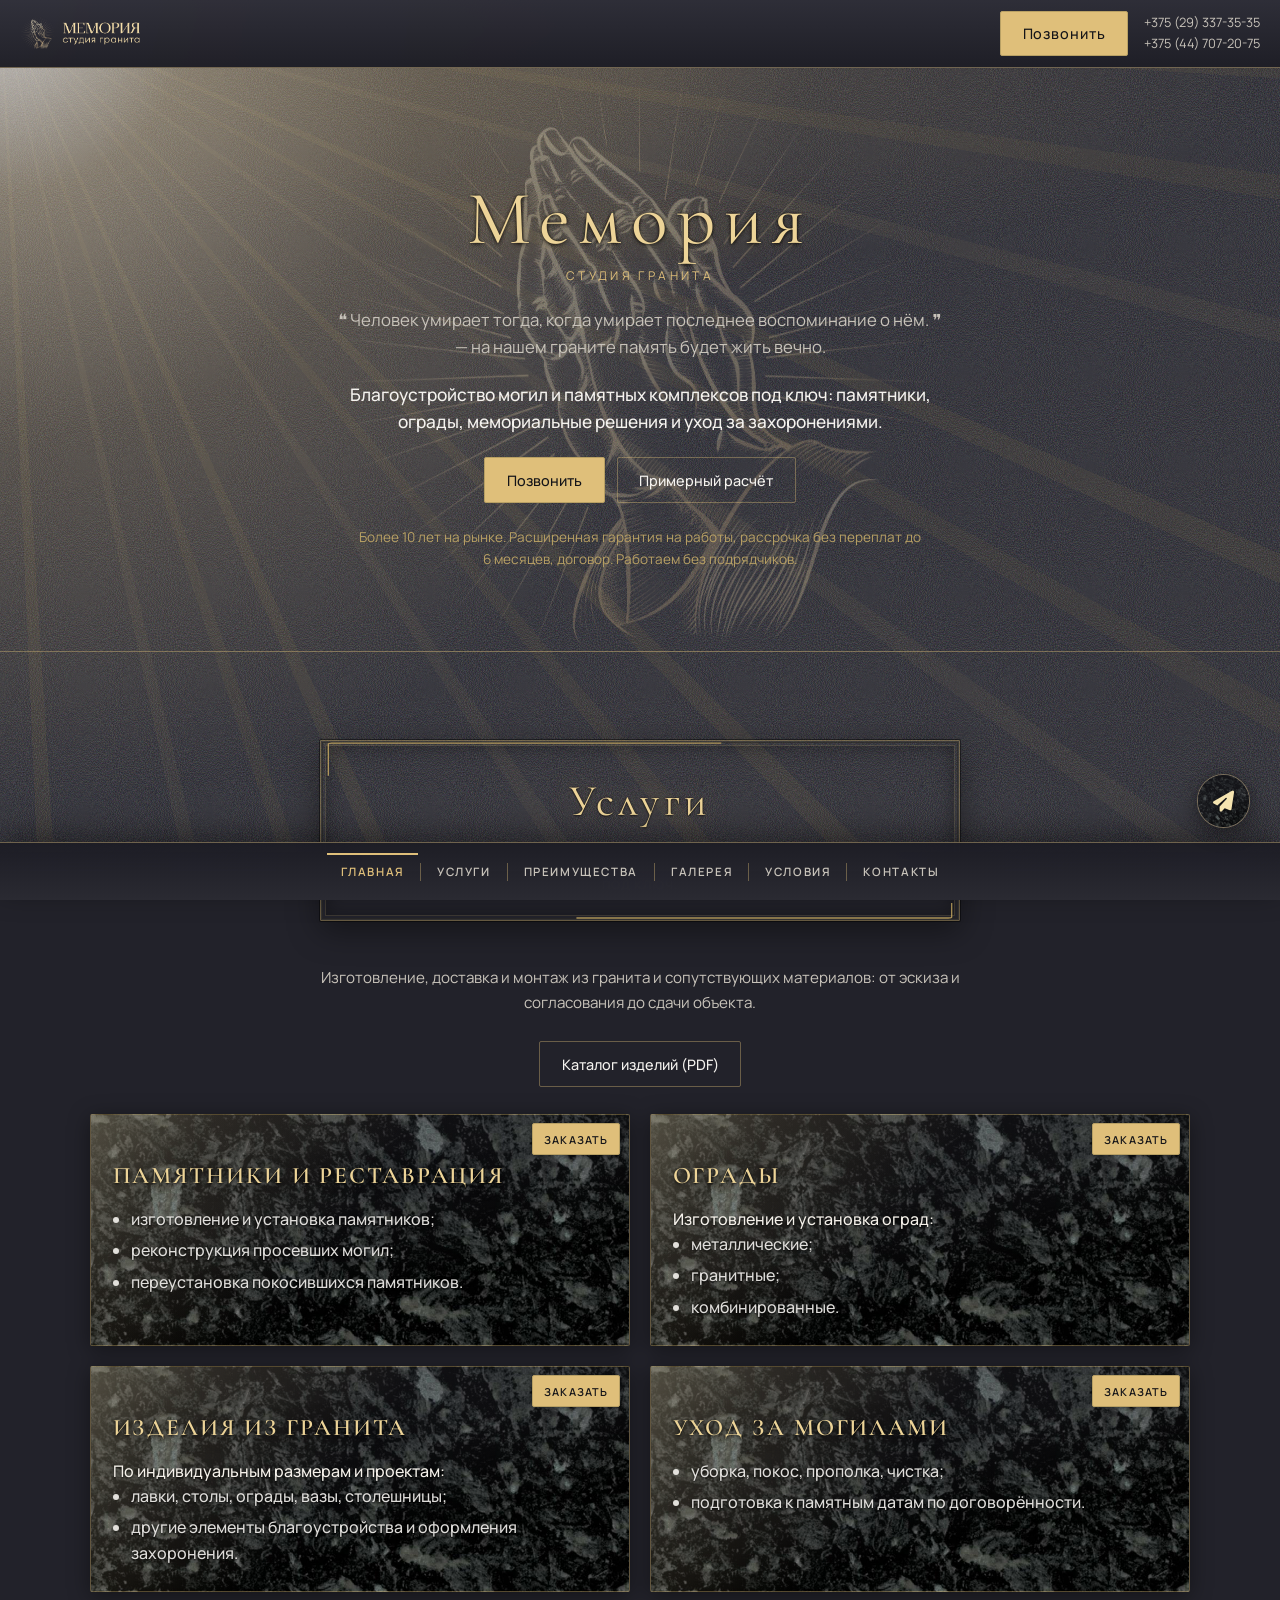
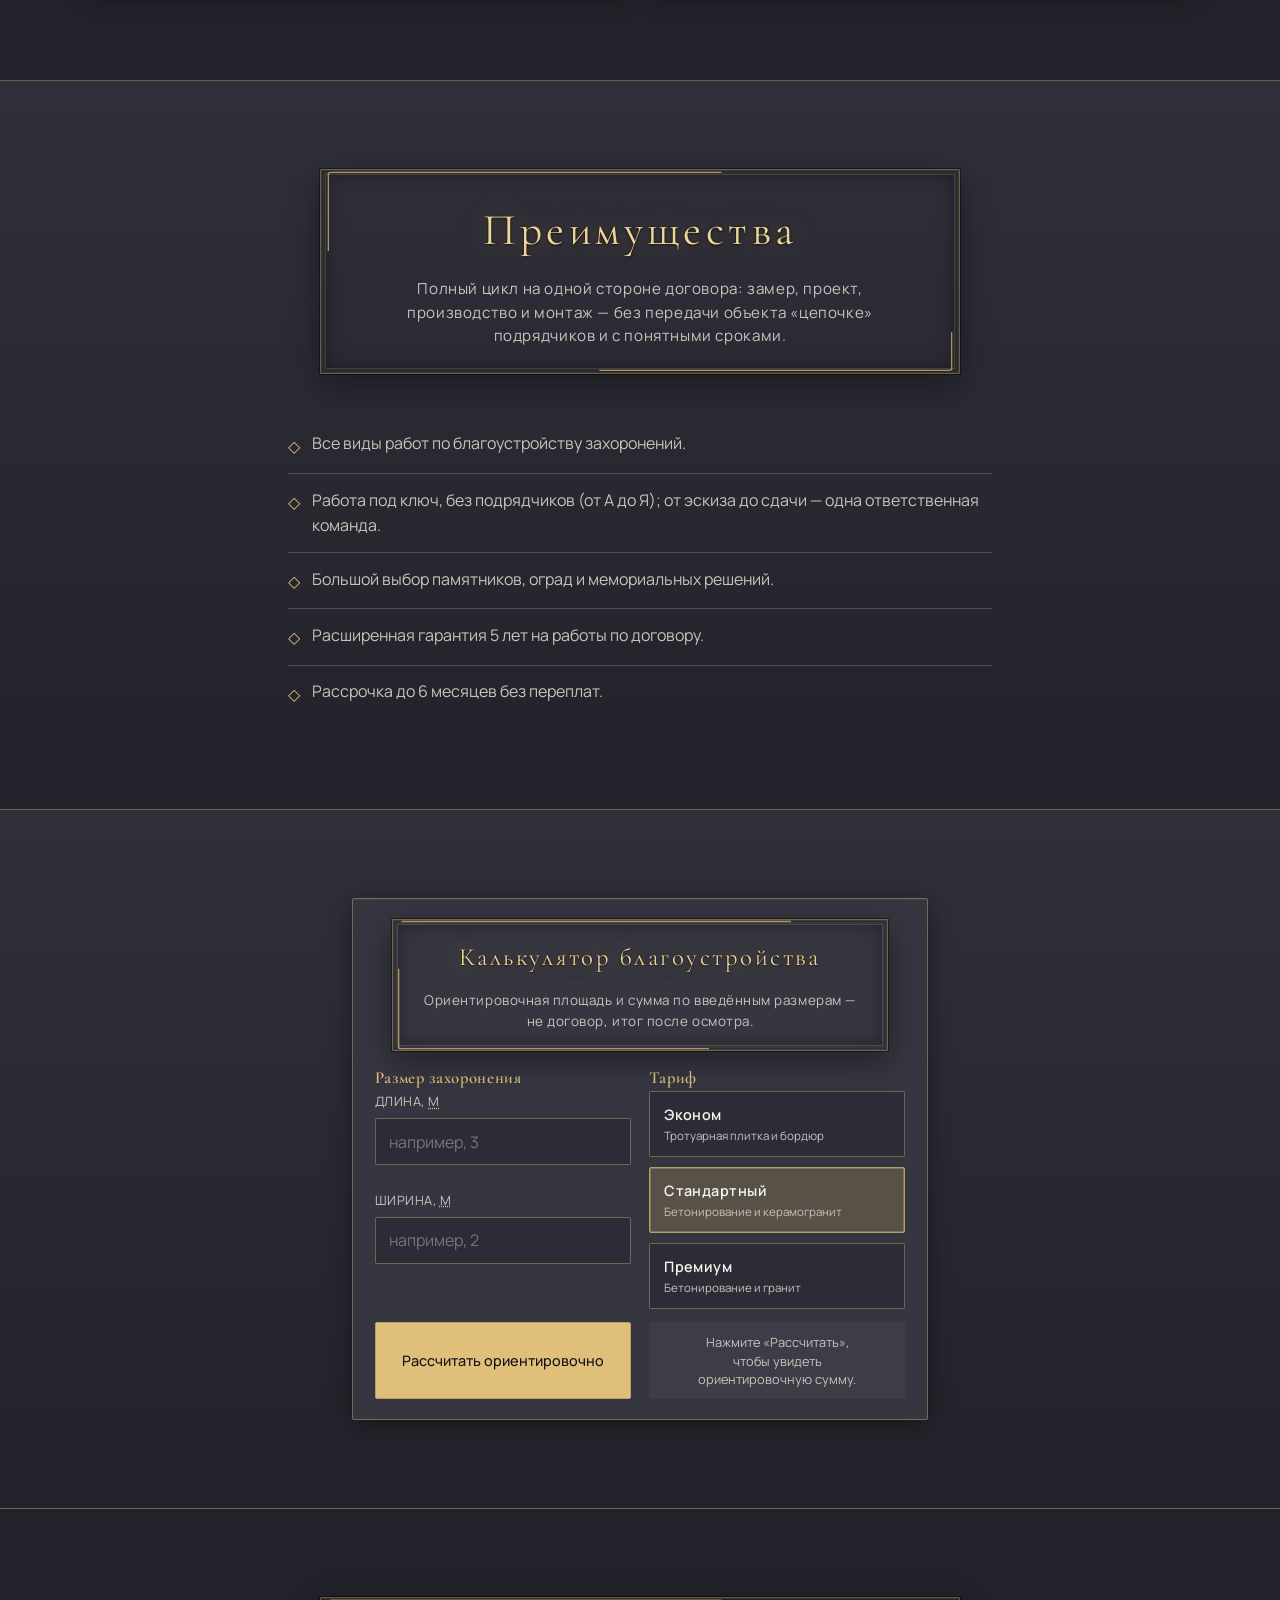
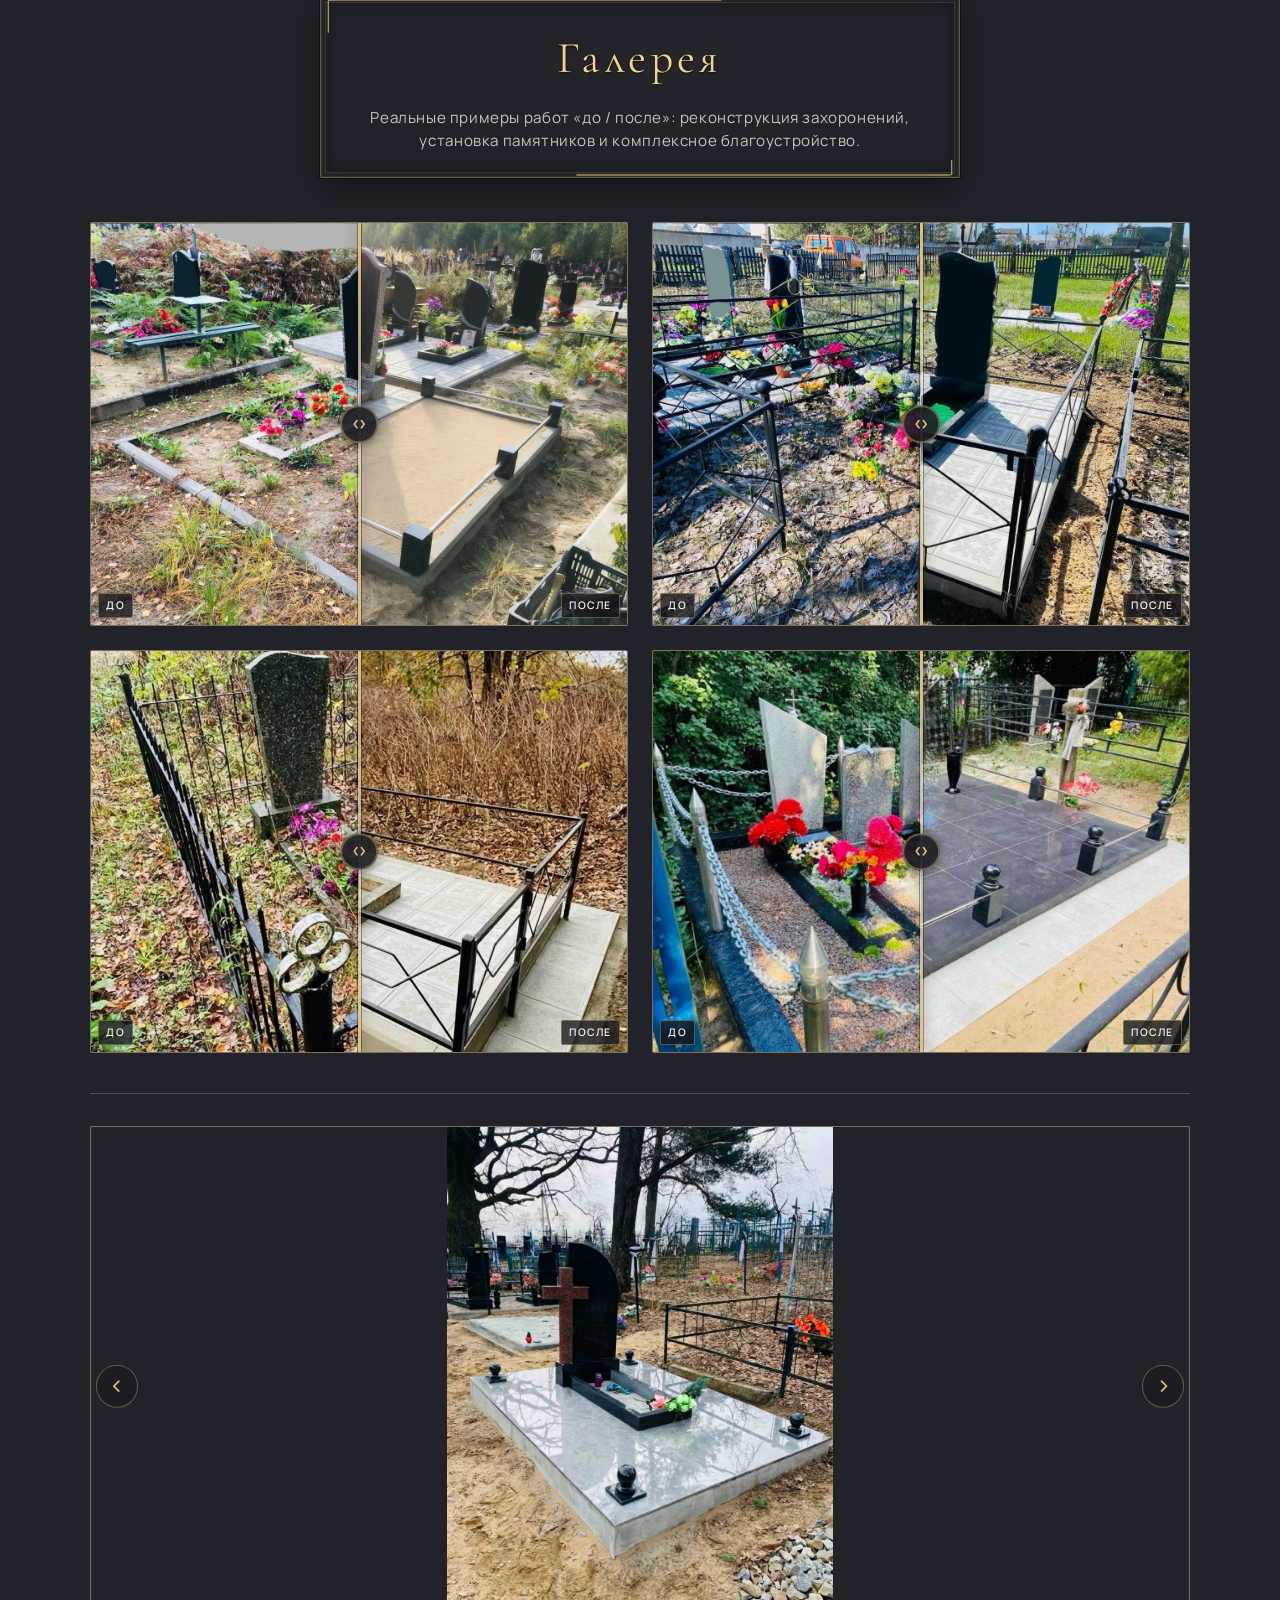
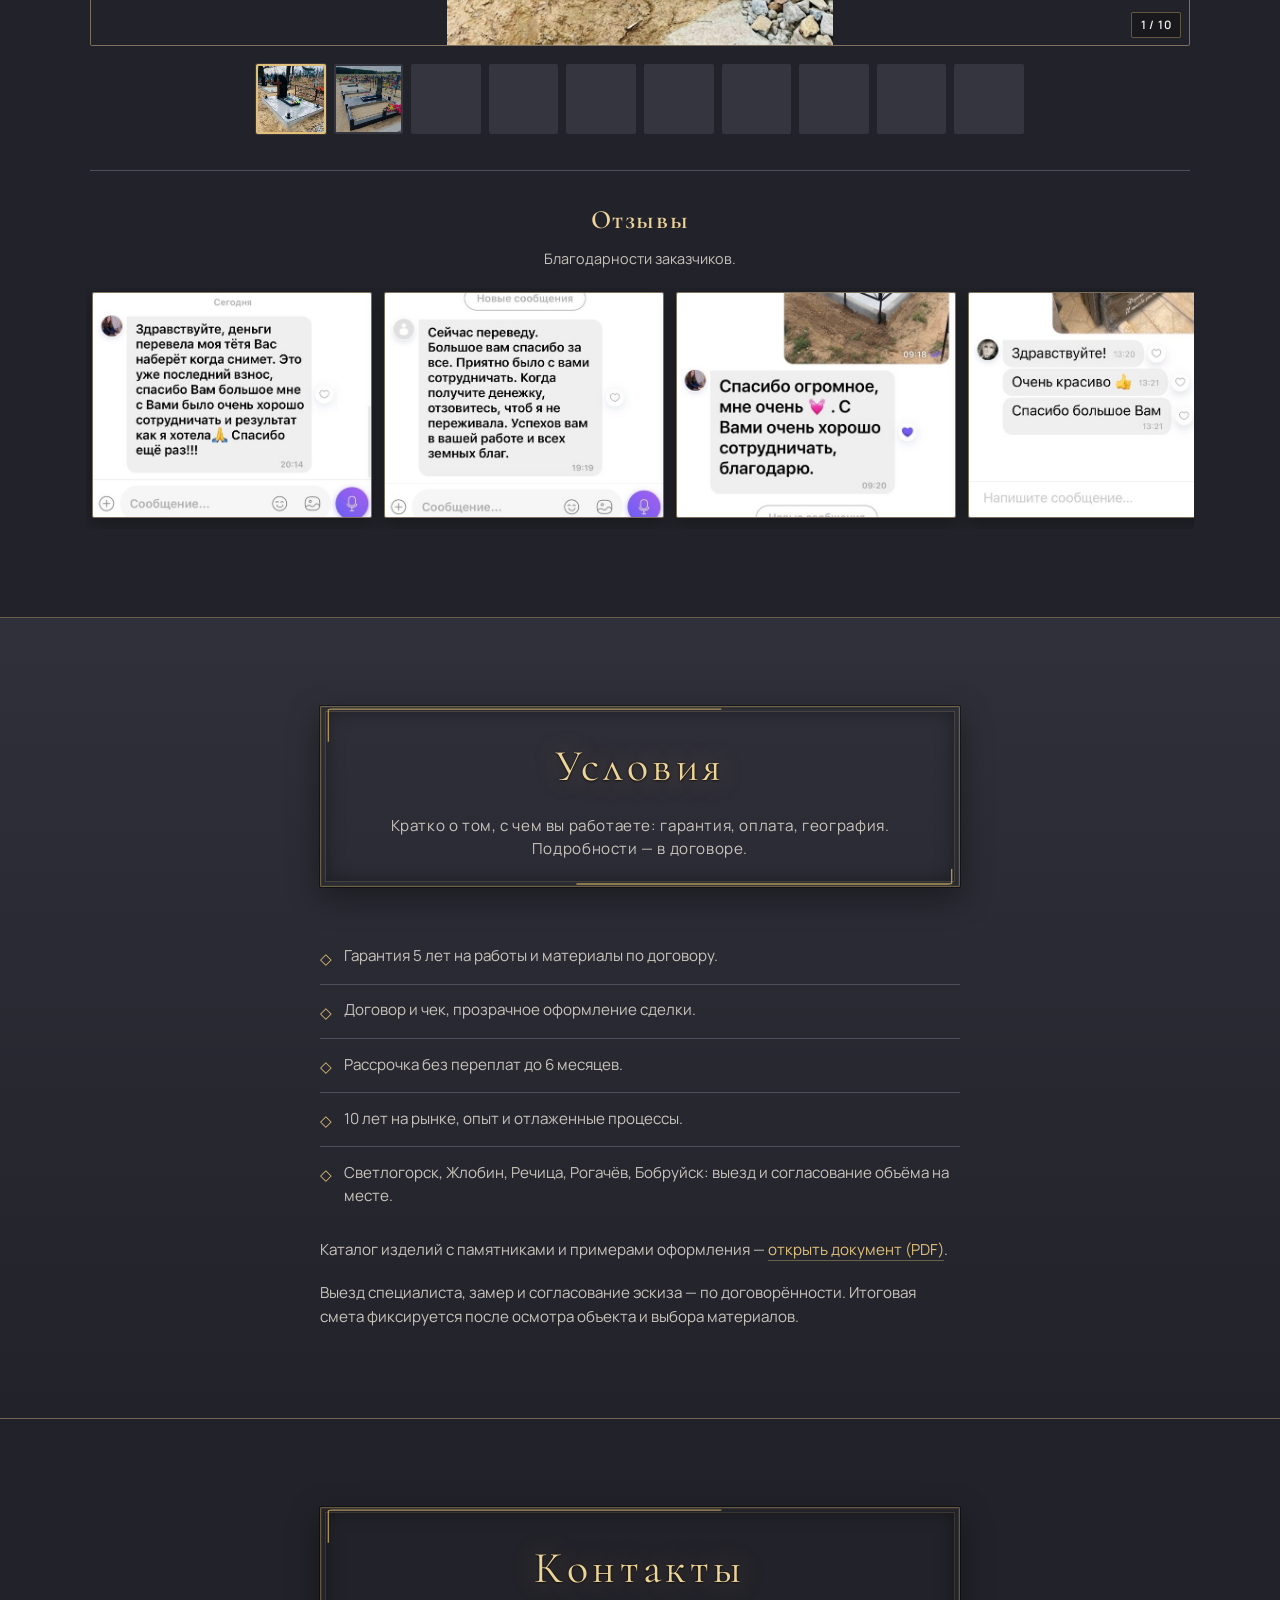
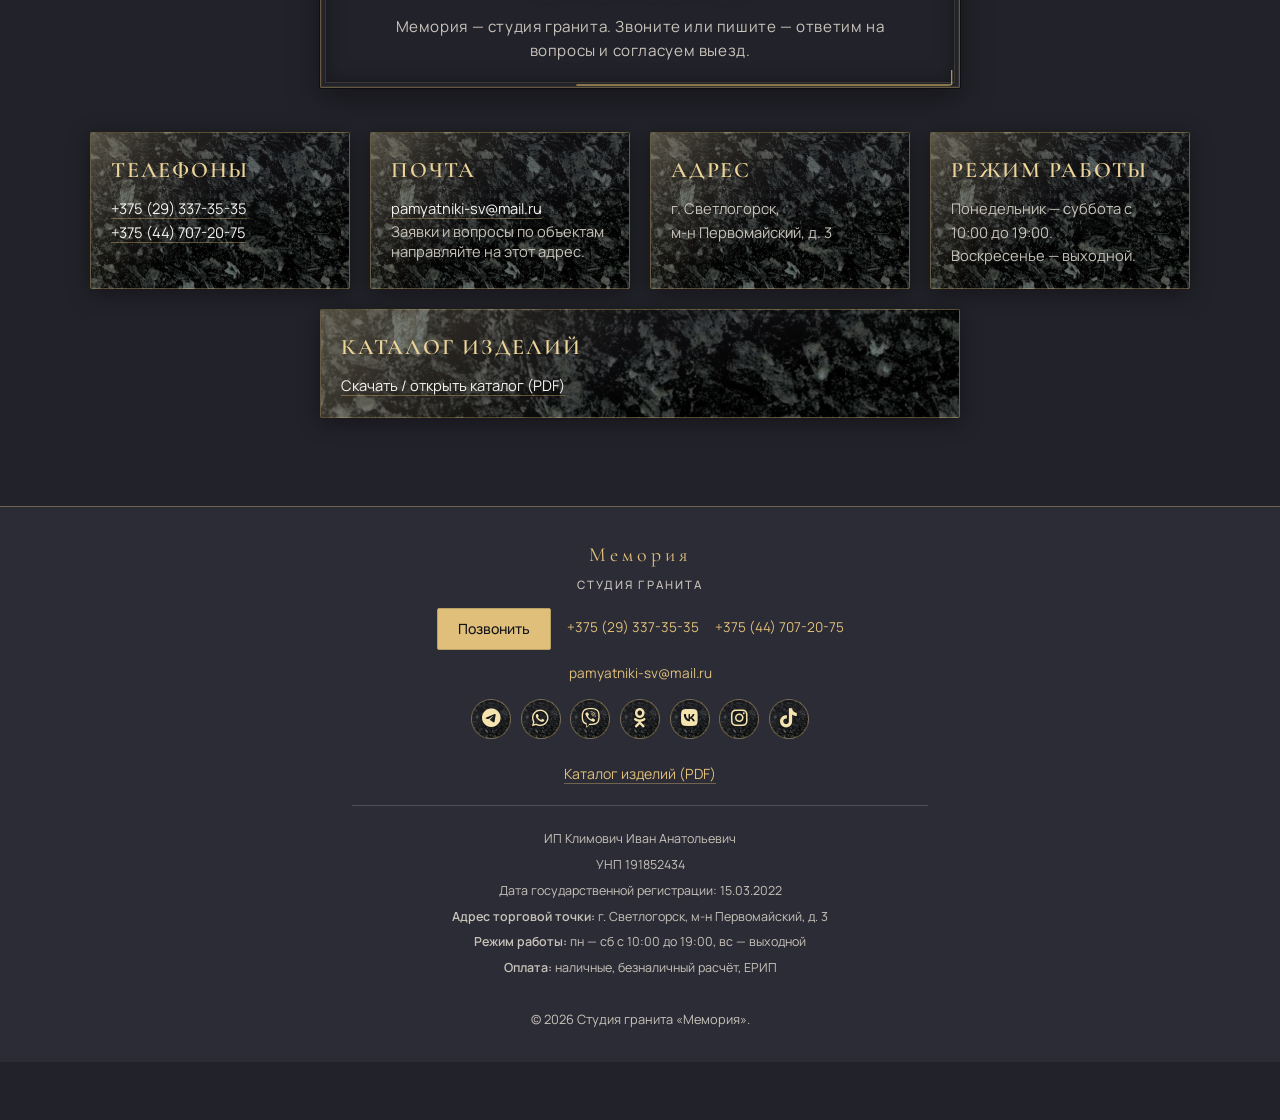
==== commit 7313389b: "Open Graph: canonical, og:url, превью в мессенджерах Made-with: Cursor" ====
--- a/index.html
+++ b/index.html
@@ -17,9 +17,10 @@
     name="robots"
     content="index, follow, max-image-preview:large, max-snippet:-1, max-video-preview:-1"
   />
-  <link rel="alternate" hreflang="ru-by" href="./" />
-  <link rel="alternate" hreflang="ru" href="./" />
-  <link rel="alternate" hreflang="x-default" href="./" />
+  <link rel="canonical" href="https://www.мемория.бел/" />
+  <link rel="alternate" hreflang="ru-by" href="https://www.мемория.бел/" />
+  <link rel="alternate" hreflang="ru" href="https://www.мемория.бел/" />
+  <link rel="alternate" hreflang="x-default" href="https://www.мемория.бел/" />
   <meta name="author" content="ИП Климович И. А., «Мемория»" />
   <meta name="geo.region" content="BY-HO" />
   <meta name="geo.placename" content="Светлогорск" />
@@ -29,31 +30,38 @@
   <meta property="og:locale" content="ru_RU" />
   <meta property="og:locale:alternate" content="be_BY" />
   <meta property="og:type" content="website" />
+  <meta property="og:url" content="https://www.мемория.бел/" />
   <meta property="og:title" content="Памятники и благоустройство под ключ | «Мемория», Светлогорск" />
   <meta
     property="og:description"
     content="Памятники, ограды, мемориальные комплексы, уход за захоронениями. Полный цикл без подрядчиков. Светлогорск, Жлобин, Речица, Рогачёв, Бобруйск. Гарантия 5 лет, рассрочка. +375 (29) 337-35-35"
   />
-  <meta property="og:image" content="content/favicon%20dark.png" />
-  <meta property="og:image:alt" content="Мемория — студия гранита, Светлогорск" />
-  <meta name="twitter:card" content="summary" />
+  <meta
+    property="og:image"
+    content="https://www.мемория.бел/gallery/IMG_0763.JPG"
+  />
+  <meta property="og:image:width" content="1200" />
+  <meta property="og:image:height" content="800" />
+  <meta property="og:image:alt" content="Работы студии гранита «Мемория»" />
+  <meta name="twitter:card" content="summary_large_image" />
   <meta name="twitter:title" content="«Мемория» — памятники и благоустройство, Светлогорск" />
   <meta
     name="twitter:description"
     content="Гранит: памятники, ограды, благоустройство могил. Светлогорск, Жлобин, Речица, Рогачёв, Бобруйск. По договору: гарантия 5 лет, рассрочка, выезд на место."
   />
-  <meta name="twitter:image" content="content/favicon%20dark.png" />
-  <!--
-    После публикации на хосте подставьте в og:image и twitter:image абсолютный URL
-    (например https://ваш-домен/content/favicon%20dark.png) — так корректнее для VK, Telegram, Facebook.
-  -->
+  <meta
+    name="twitter:image"
+    content="https://www.мемория.бел/gallery/IMG_0763.JPG"
+  />
   <script type="application/ld+json">
   {
     "@context": "https://schema.org",
     "@type": "MonumentBuilder",
+    "@id": "https://www.мемория.бел/#org",
     "name": "Мемория",
+    "url": "https://www.мемория.бел/",
     "alternateName": "Студия гранита «Мемория»",
-    "image": "content/Logo%20horizontal%20gold.png",
+    "image": "https://www.мемория.бел/content/Logo%20horizontal%20gold.png",
     "description": "Изготовление и установка памятников из гранита, оград, благоустройство захоронений, уход за могилами. Работаем: Светлогорск, Жлобин, Речица, Рогачёв, Бобруйск. Гарантия 5 лет на работы, рассрочка до 6 месяцев.",
     "email": "pamyatniki-sv@mail.ru",
     "telephone": ["+375293373535", "+375447072075"],
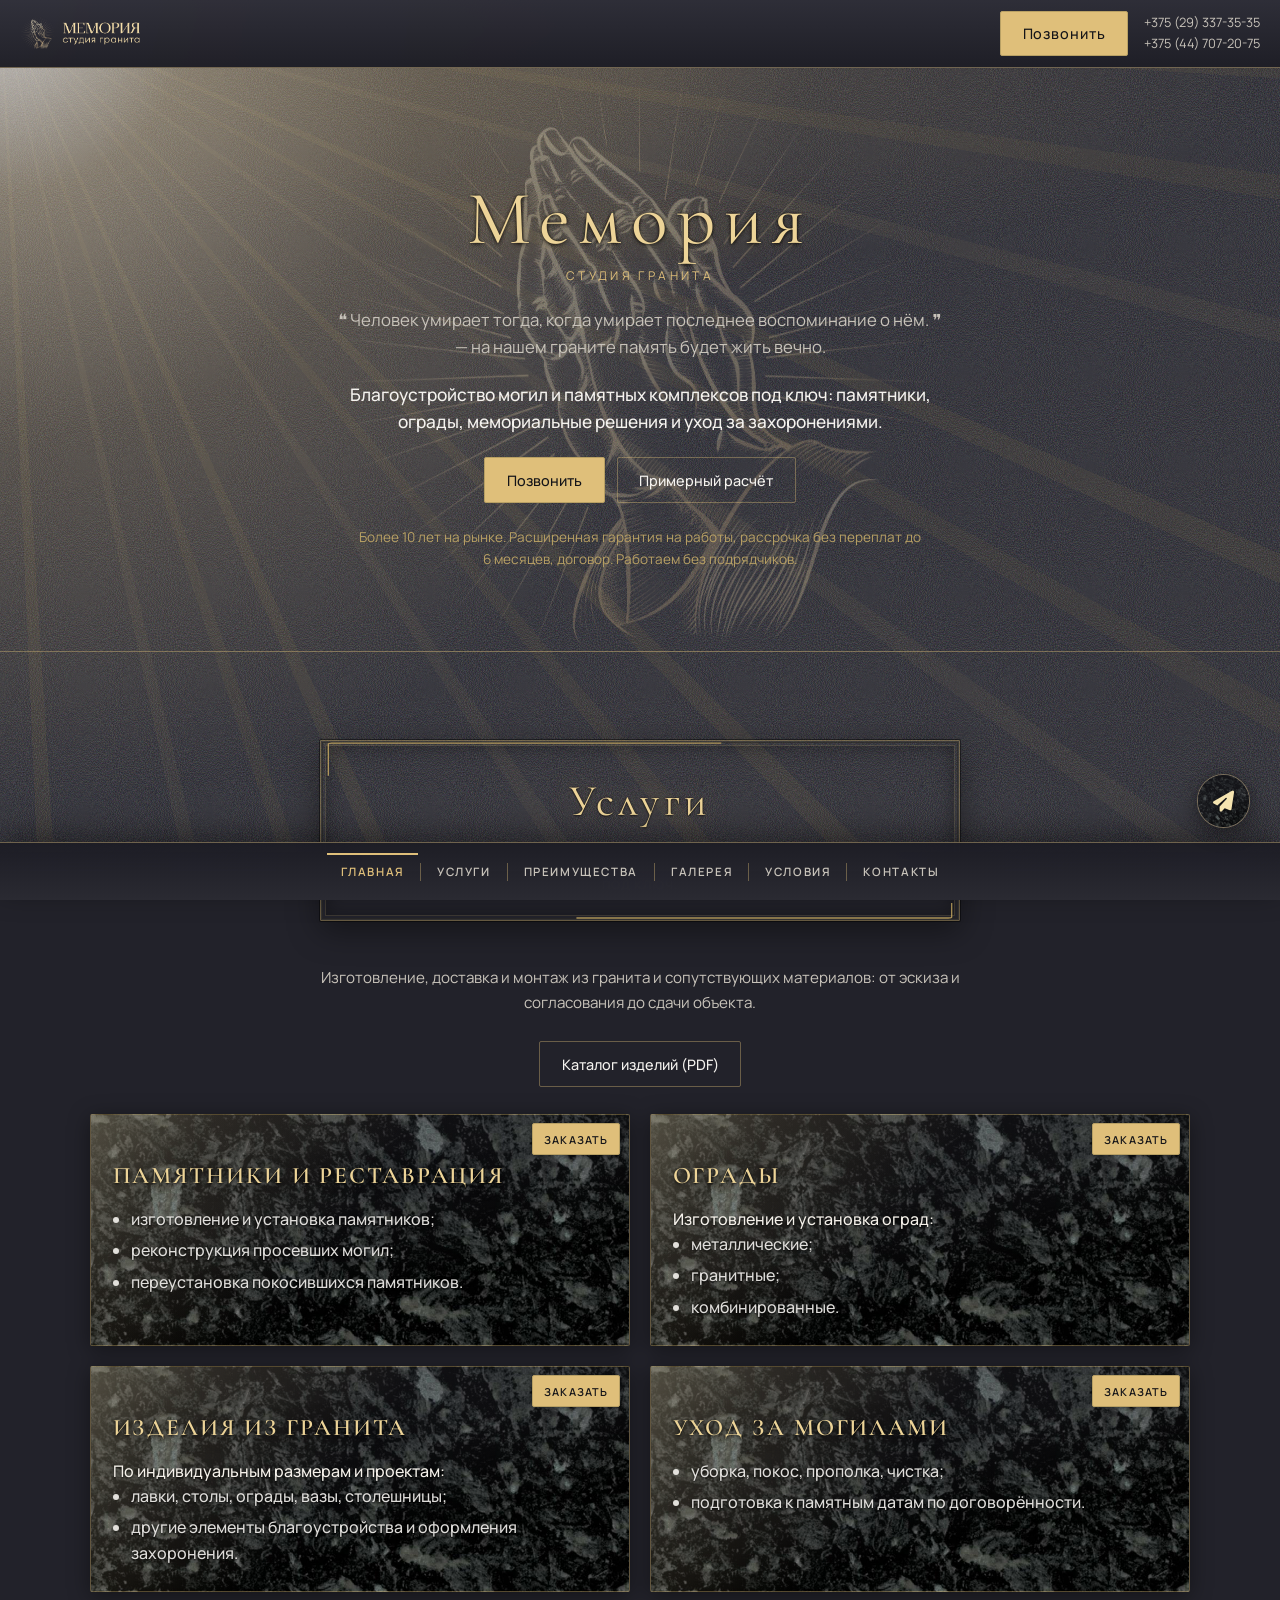
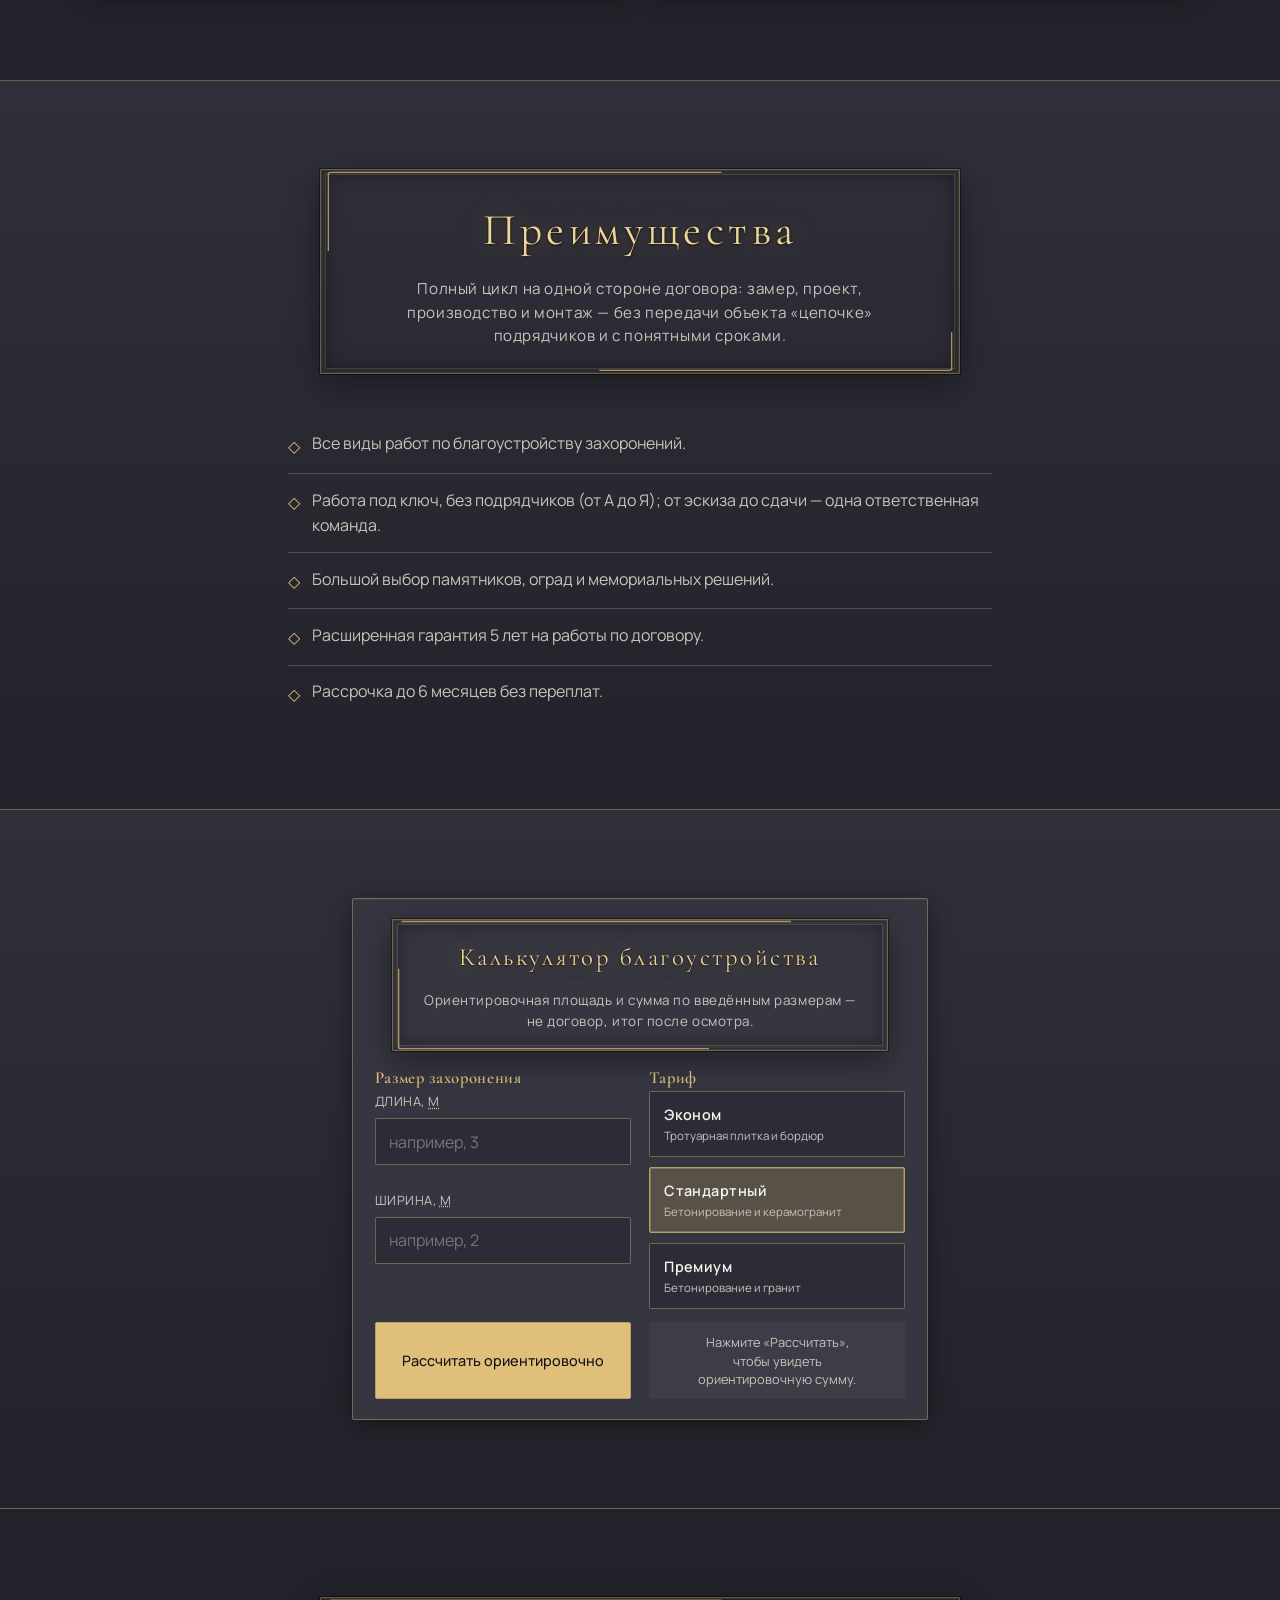
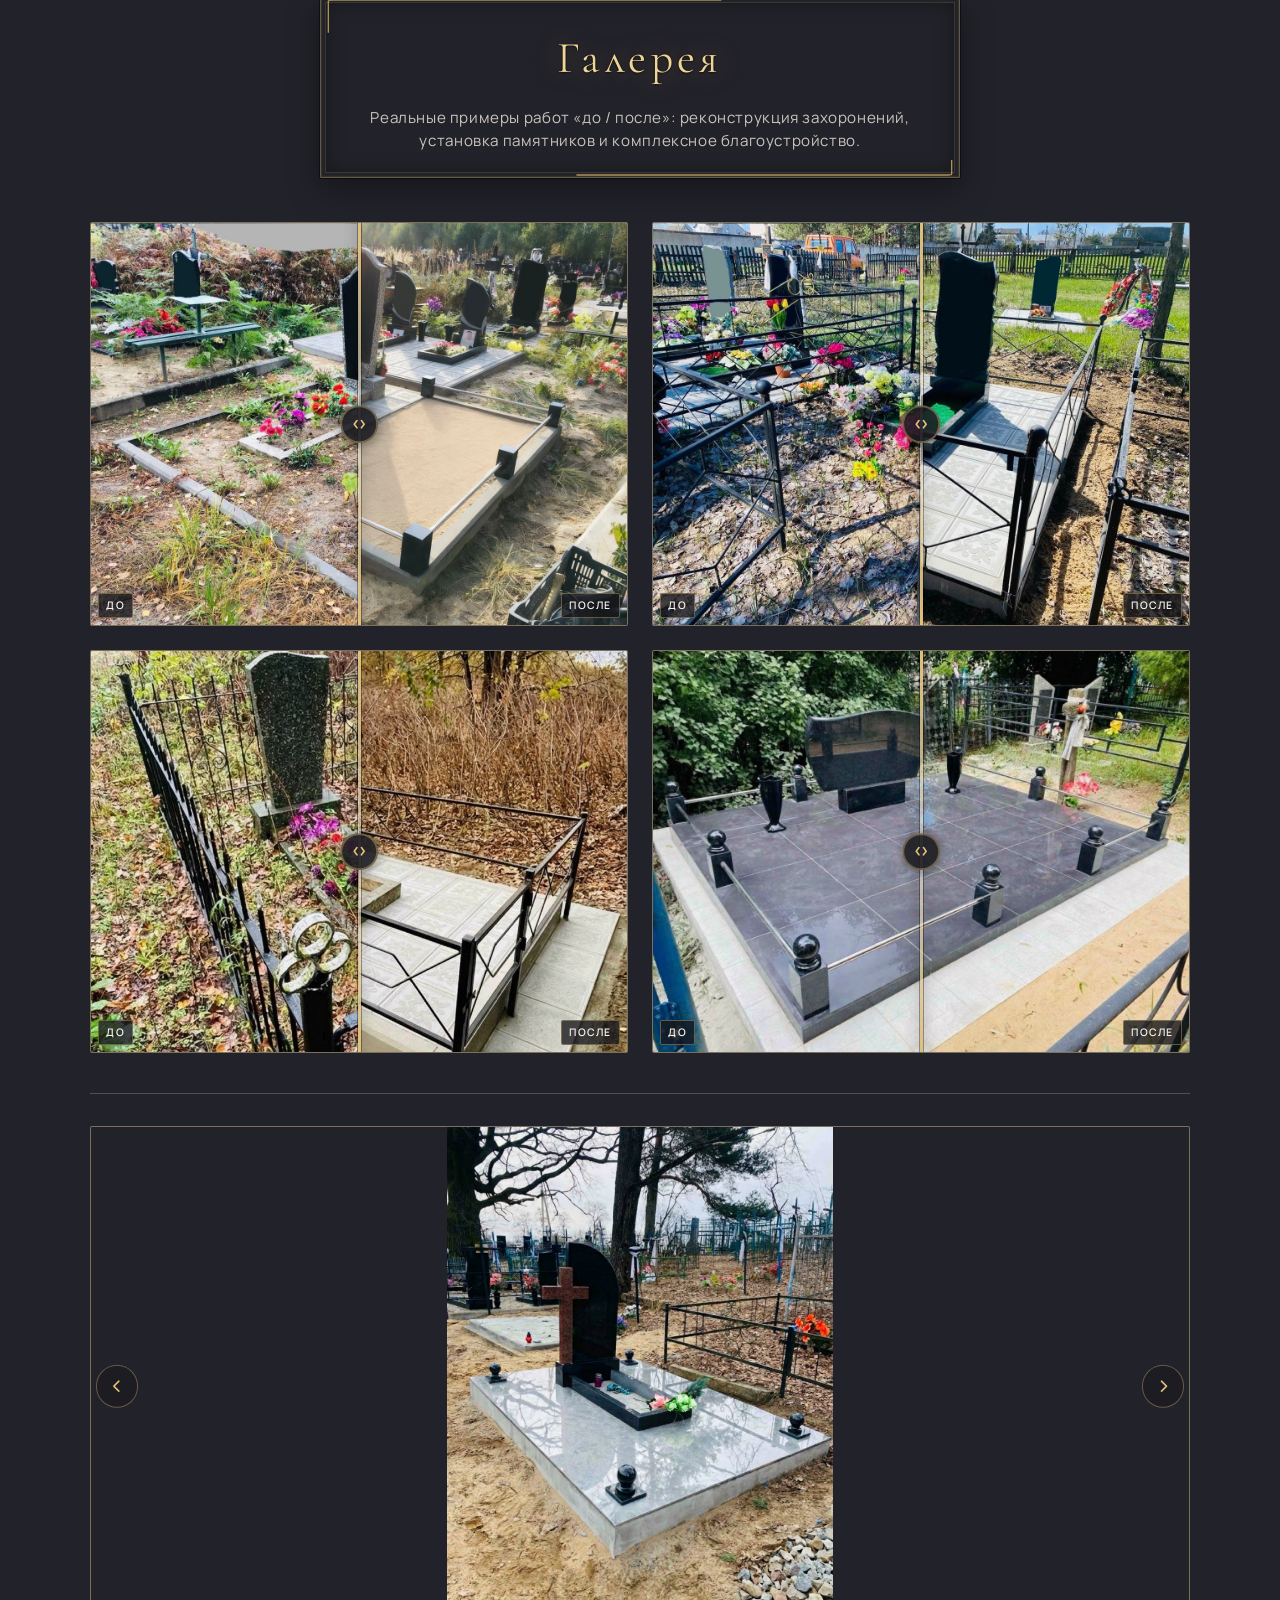
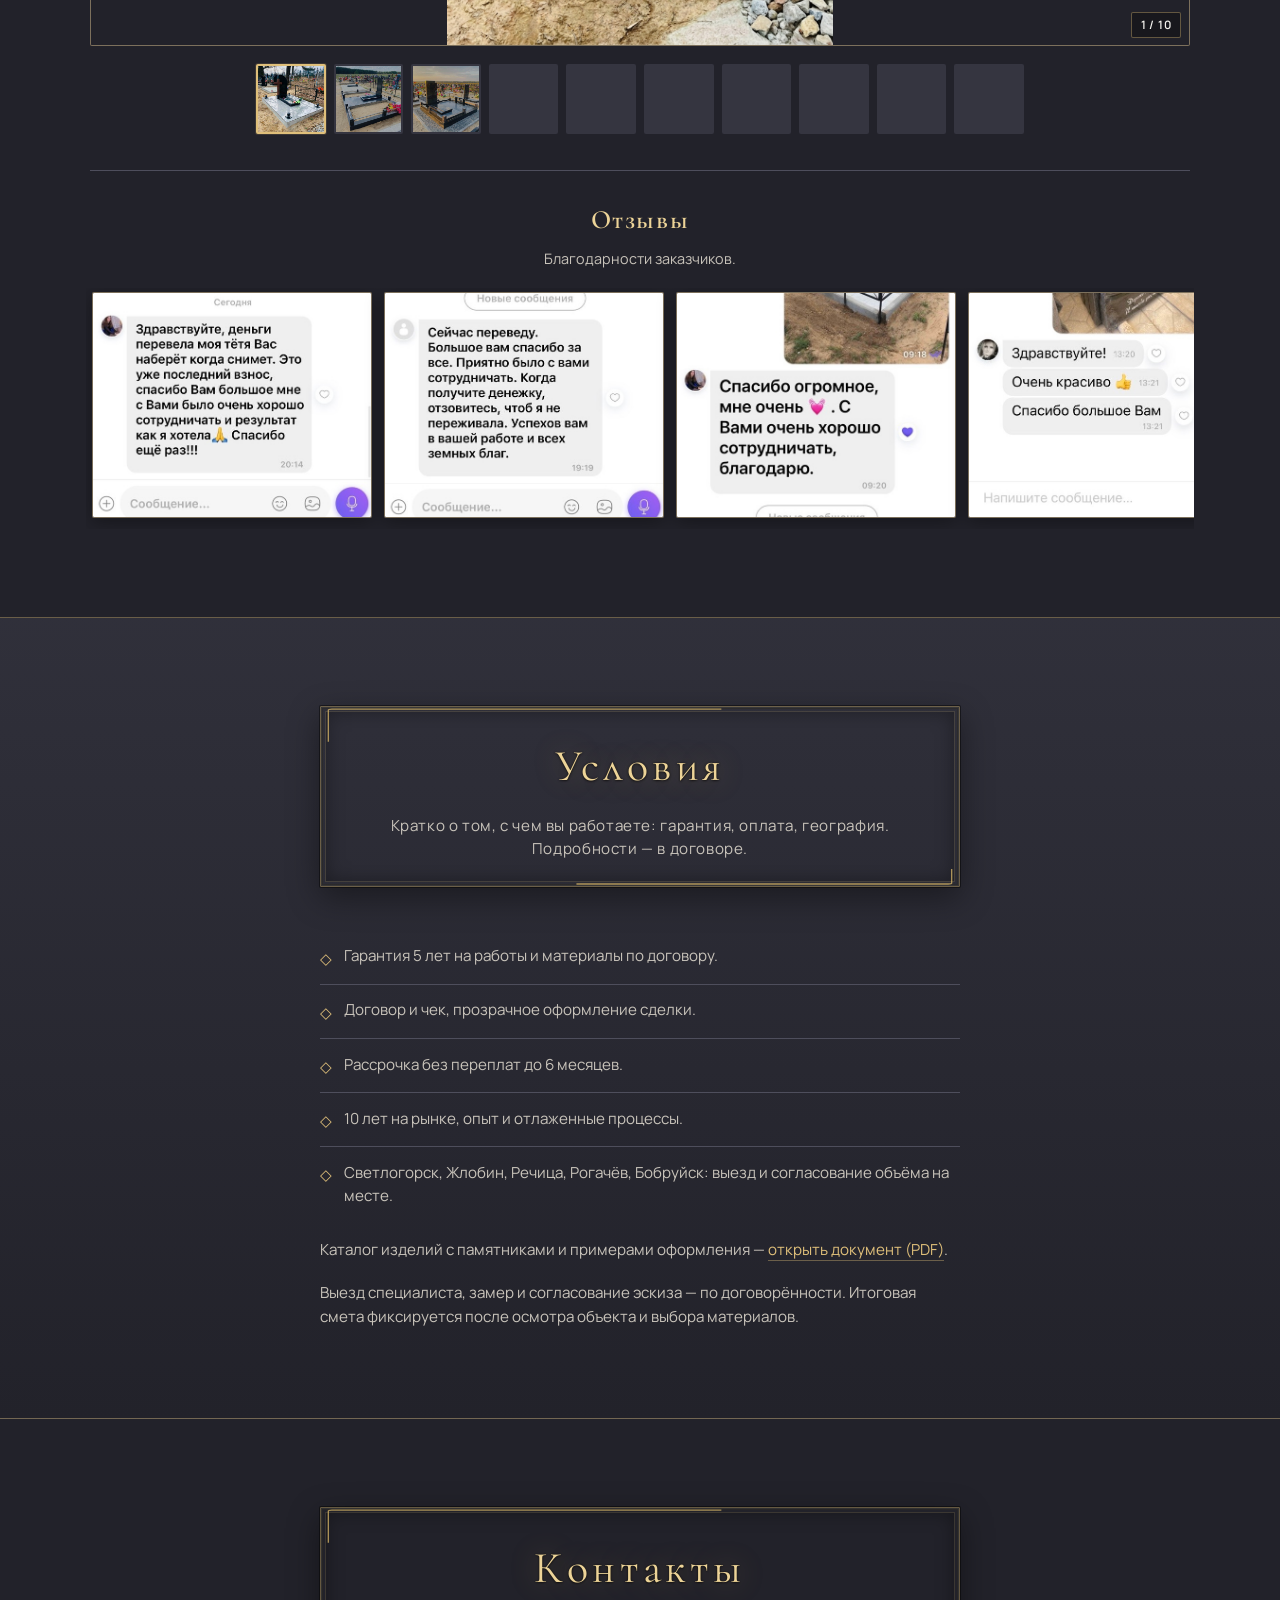
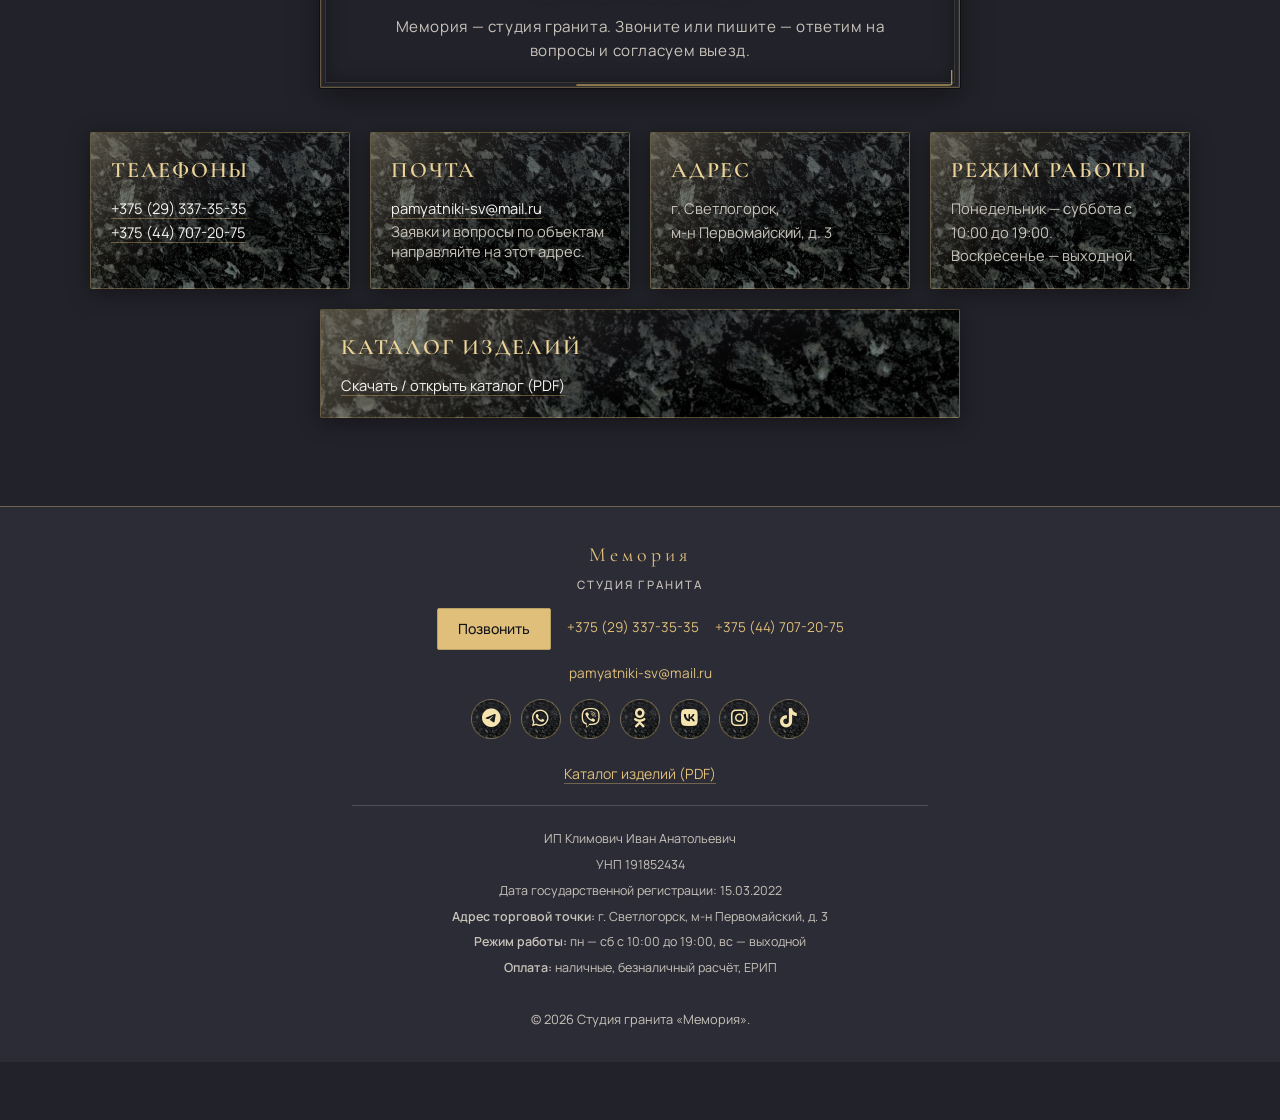
==== commit 093891fa: "Контакты: обновить VK-ссылки на memoria_bel. Привожу все VK-ссылки на сайте и в taplink к единому ад" ====
--- a/index.html
+++ b/index.html
@@ -17,20 +17,20 @@
     name="robots"
     content="index, follow, max-image-preview:large, max-snippet:-1, max-video-preview:-1"
   />
-  <link rel="canonical" href="https://www.мемория.бел/" />
-  <link rel="alternate" hreflang="ru-by" href="https://www.мемория.бел/" />
-  <link rel="alternate" hreflang="ru" href="https://www.мемория.бел/" />
-  <link rel="alternate" hreflang="x-default" href="https://www.мемория.бел/" />
+  <link rel="canonical" href="https://мемория.бел/" />
+  <link rel="alternate" hreflang="ru-by" href="https://мемория.бел/" />
+  <link rel="alternate" hreflang="ru" href="https://мемория.бел/" />
+  <link rel="alternate" hreflang="x-default" href="https://мемория.бел/" />
   <meta name="author" content="ИП Климович И. А., «Мемория»" />
   <meta name="geo.region" content="BY-HO" />
   <meta name="geo.placename" content="Светлогорск" />
   <meta name="ICBM" content="52.633, 29.748" />
-  <title>Мемория, Светлогорск: памятники из гранита, ограды, благоустройство</title>
+  <title>Мемория.бел - памятники из гранита и благоустройство в Светлогорске</title>
   <meta property="og:site_name" content="Мемория — студия гранита" />
   <meta property="og:locale" content="ru_RU" />
   <meta property="og:locale:alternate" content="be_BY" />
   <meta property="og:type" content="website" />
-  <meta property="og:url" content="https://www.мемория.бел/" />
+  <meta property="og:url" content="https://мемория.бел/" />
   <meta property="og:title" content="Памятники и благоустройство под ключ | «Мемория», Светлогорск" />
   <meta
     property="og:description"
@@ -56,12 +56,22 @@
   <script type="application/ld+json">
   {
     "@context": "https://schema.org",
+    "@graph": [
+      {
+        "@type": "WebSite",
+        "@id": "https://мемория.бел/#website",
+        "url": "https://мемория.бел/",
+        "name": "Мемория.бел",
+        "inLanguage": "ru",
+        "publisher": { "@id": "https://мемория.бел/#org" }
+      },
+      {
     "@type": "MonumentBuilder",
-    "@id": "https://www.мемория.бел/#org",
+    "@id": "https://мемория.бел/#org",
     "name": "Мемория",
-    "url": "https://www.мемория.бел/",
+    "url": "https://мемория.бел/",
     "alternateName": "Студия гранита «Мемория»",
-    "image": "https://www.мемория.бел/content/Logo%20horizontal%20gold.png",
+    "image": "https://мемория.бел/content/Logo%20horizontal%20gold.png",
     "description": "Изготовление и установка памятников из гранита, оград, благоустройство захоронений, уход за могилами. Работаем: Светлогорск, Жлобин, Речица, Рогачёв, Бобруйск. Гарантия 5 лет на работы, рассрочка до 6 месяцев.",
     "email": "pamyatniki-sv@mail.ru",
     "telephone": ["+375293373535", "+375447072075"],
@@ -100,9 +110,11 @@
       ]
     },
     "sameAs": [
-      "https://vk.ru/pamyatniki_sv",
+      "https://vk.ru/memoria_bel",
       "https://www.instagram.com/memoria.bel/",
       "https://ok.ru/profile/572442294744"
+    ]
+      }
     ]
   }
   </script>
@@ -767,7 +779,7 @@
           ><i class="fa-brands fa-odnoklassniki" aria-hidden="true"></i></a>
           <a
             class="footer-messenger-icon"
-            href="https://vk.ru/pamyatniki_sv"
+            href="https://vk.ru/memoria_bel"
             target="_blank"
             rel="noopener noreferrer"
             aria-label="Студия ВКонтакте"
@@ -814,7 +826,7 @@
         ><i class="fa-brands fa-viber" aria-hidden="true"></i></a>
       <a class="share-fab__link" href="https://ok.ru/profile/572442294744" target="_blank" rel="noopener noreferrer" aria-label="Одноклассники"
         ><i class="fa-brands fa-odnoklassniki" aria-hidden="true"></i></a>
-      <a class="share-fab__link" href="https://vk.ru/pamyatniki_sv" target="_blank" rel="noopener noreferrer" aria-label="ВКонтакте"
+      <a class="share-fab__link" href="https://vk.ru/memoria_bel" target="_blank" rel="noopener noreferrer" aria-label="ВКонтакте"
         ><i class="fa-brands fa-vk" aria-hidden="true"></i></a>
       <a class="share-fab__link" href="https://www.instagram.com/memoria.bel/" target="_blank" rel="noopener noreferrer" aria-label="Instagram"
         ><i class="fa-brands fa-instagram" aria-hidden="true"></i></a>
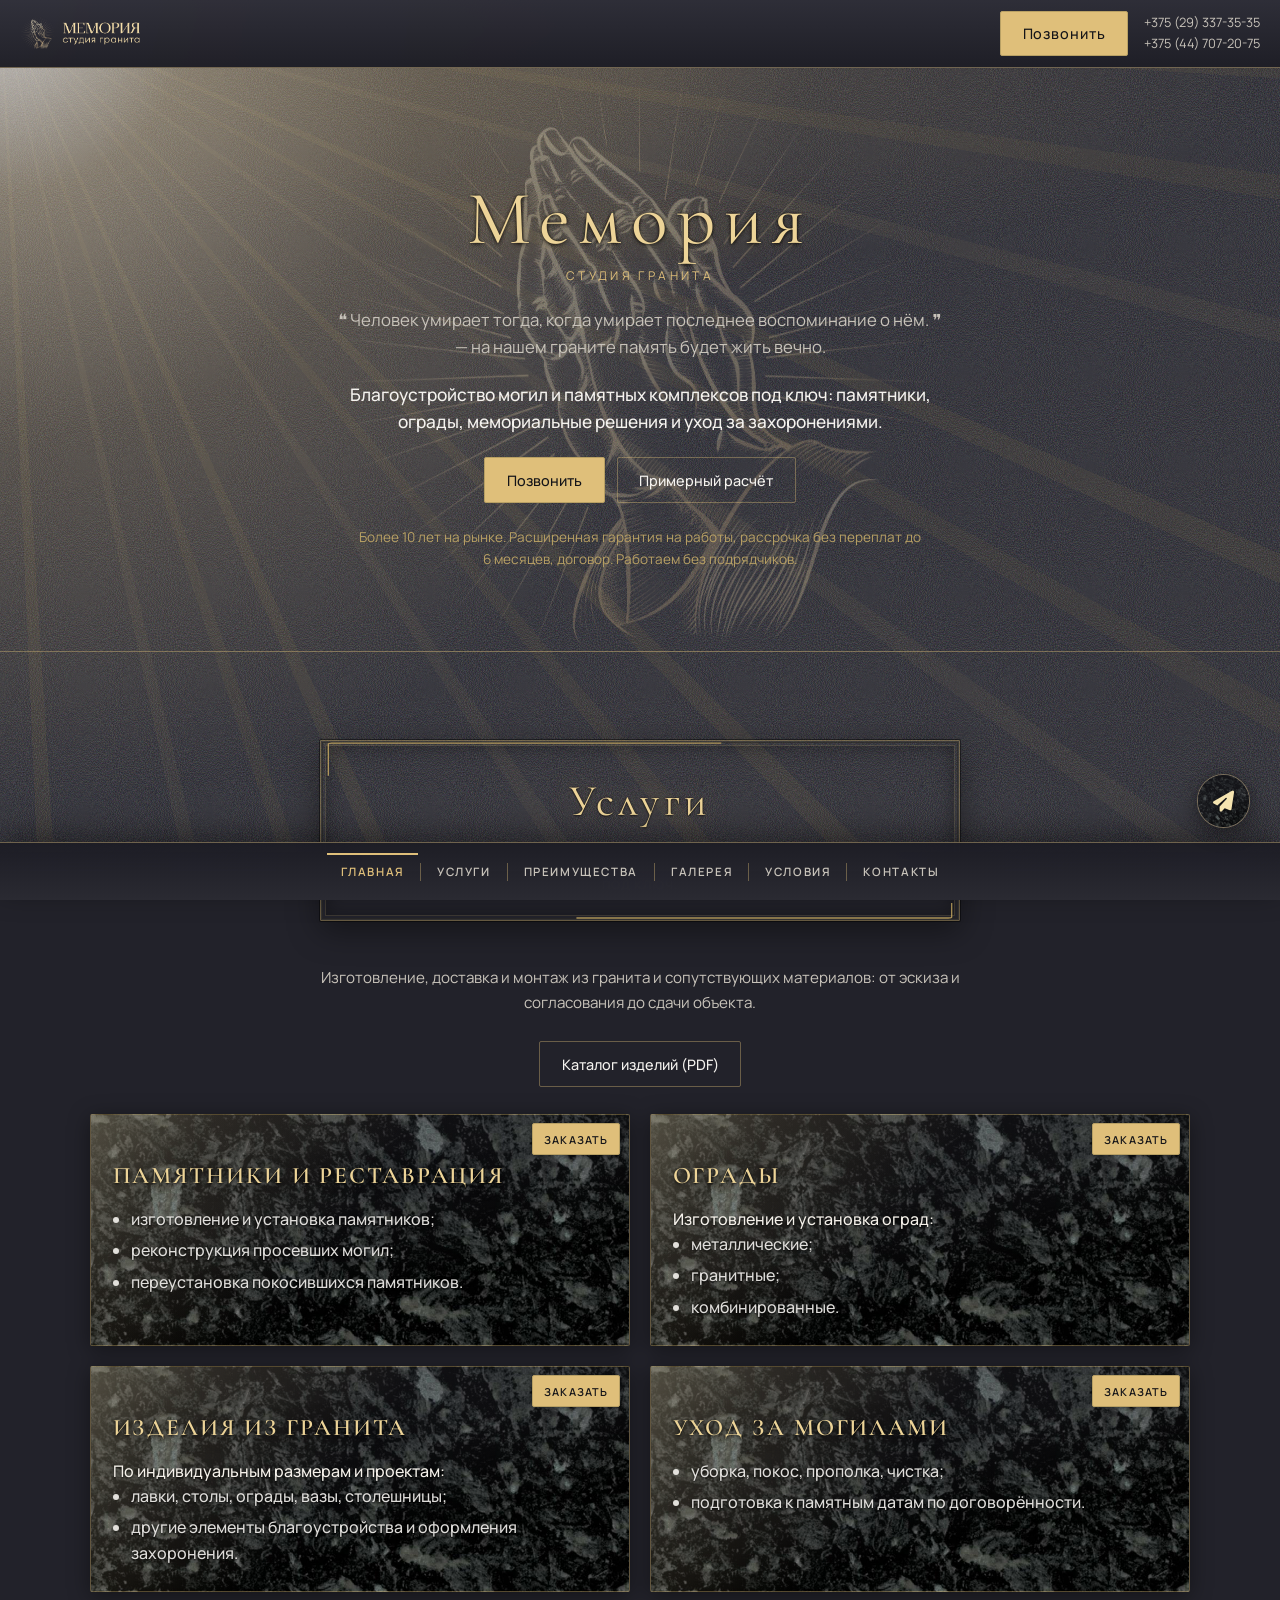
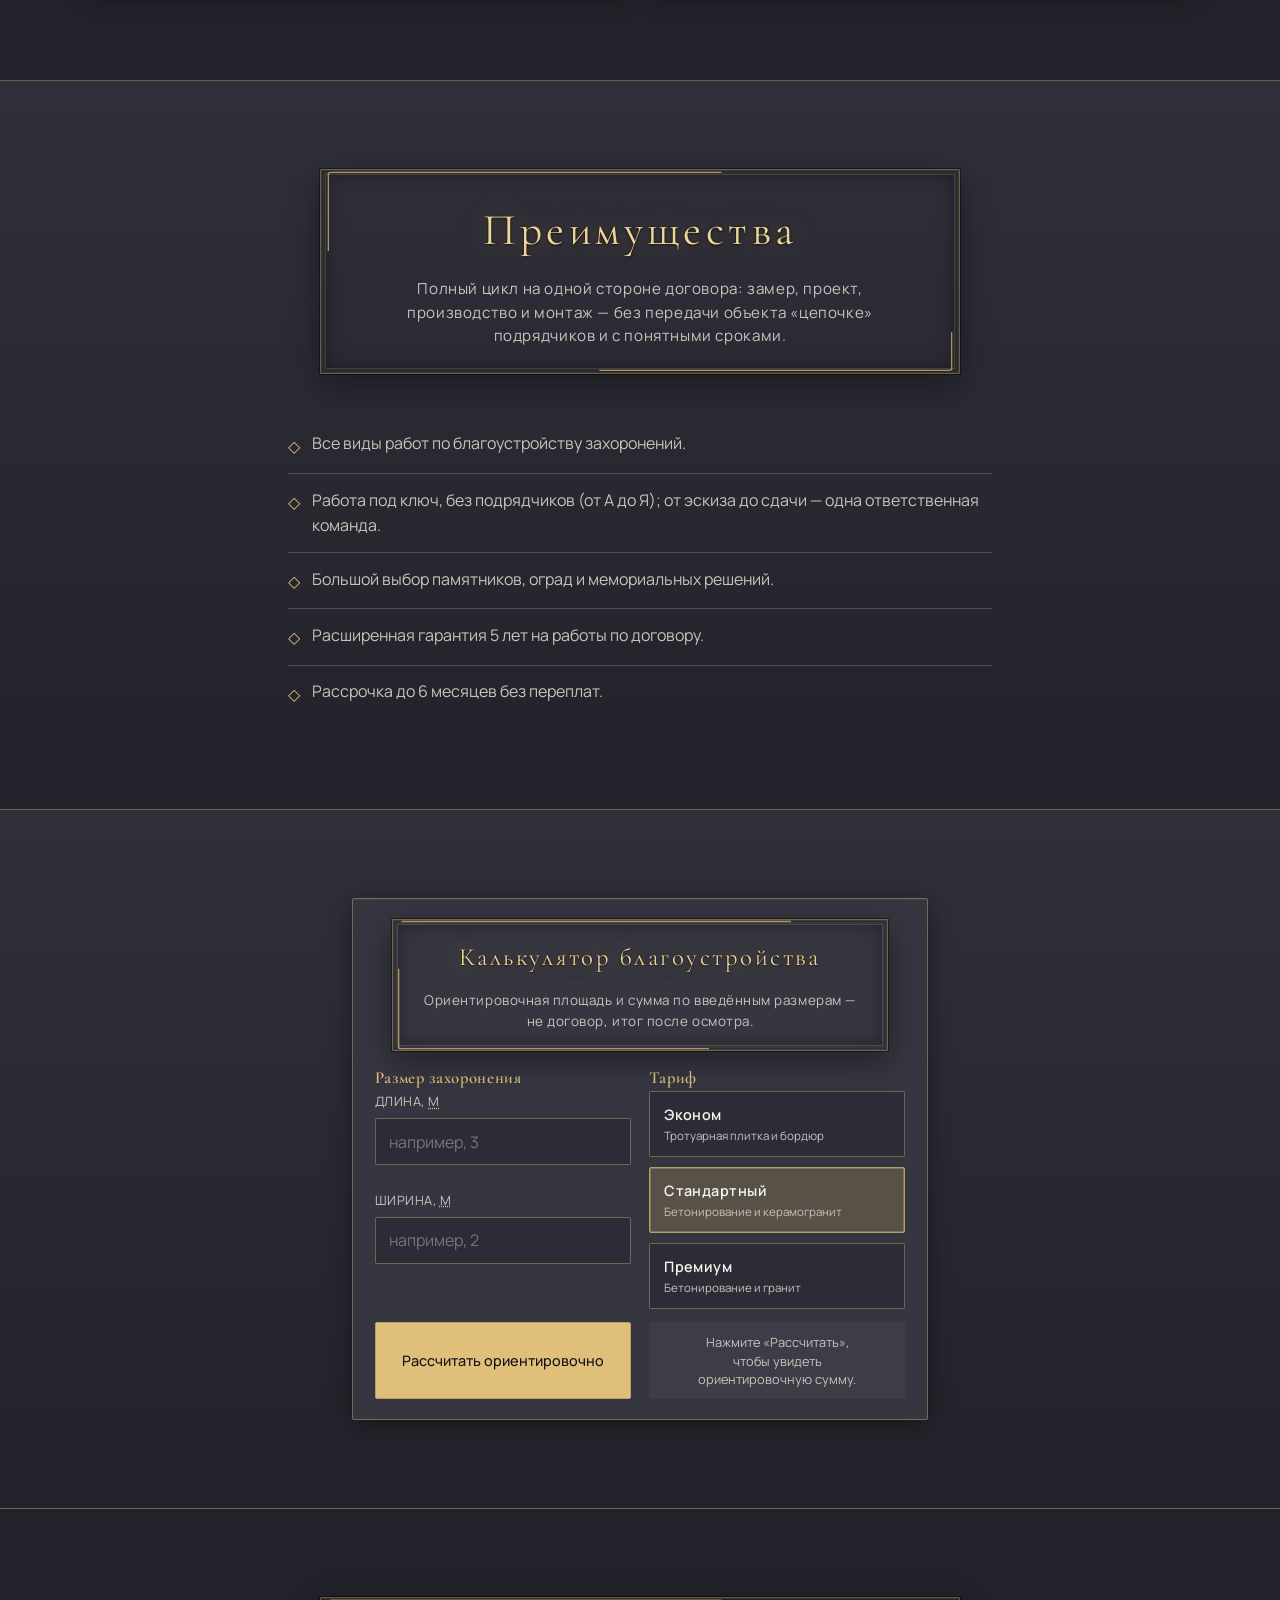
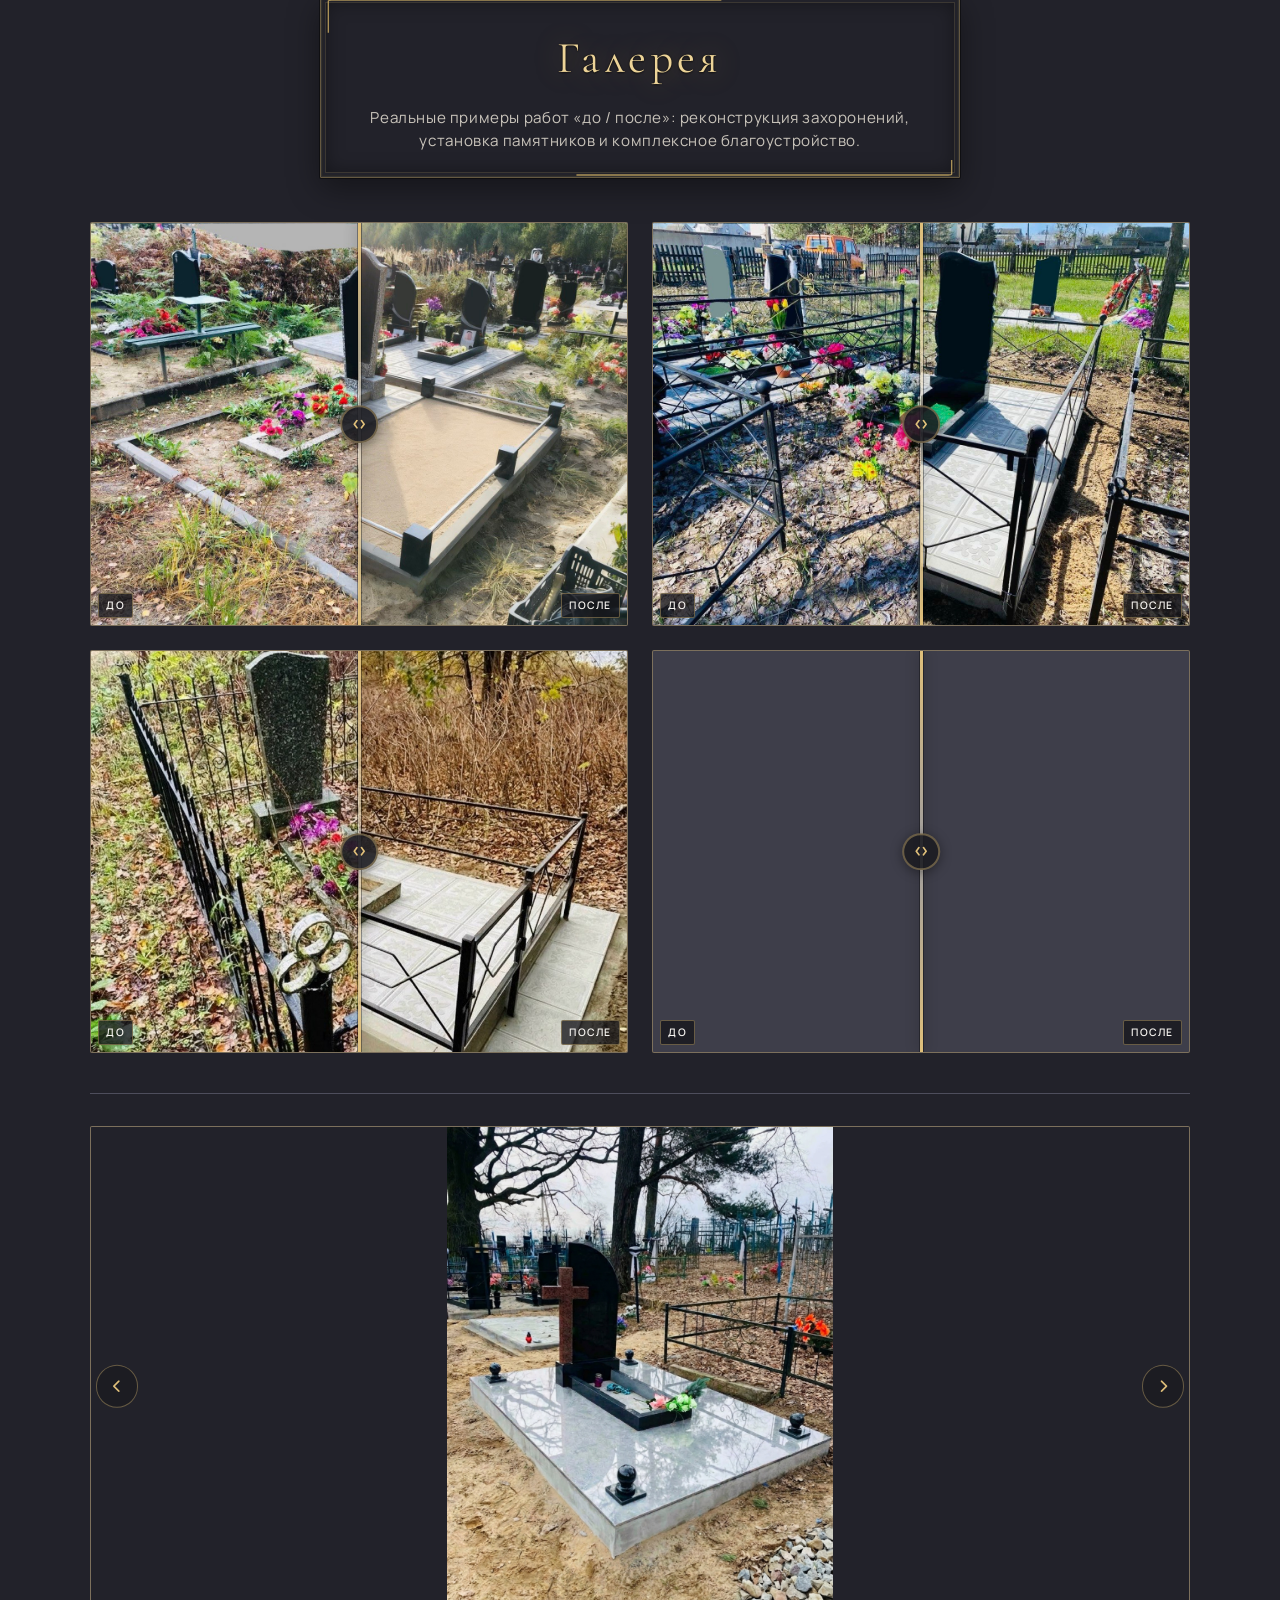
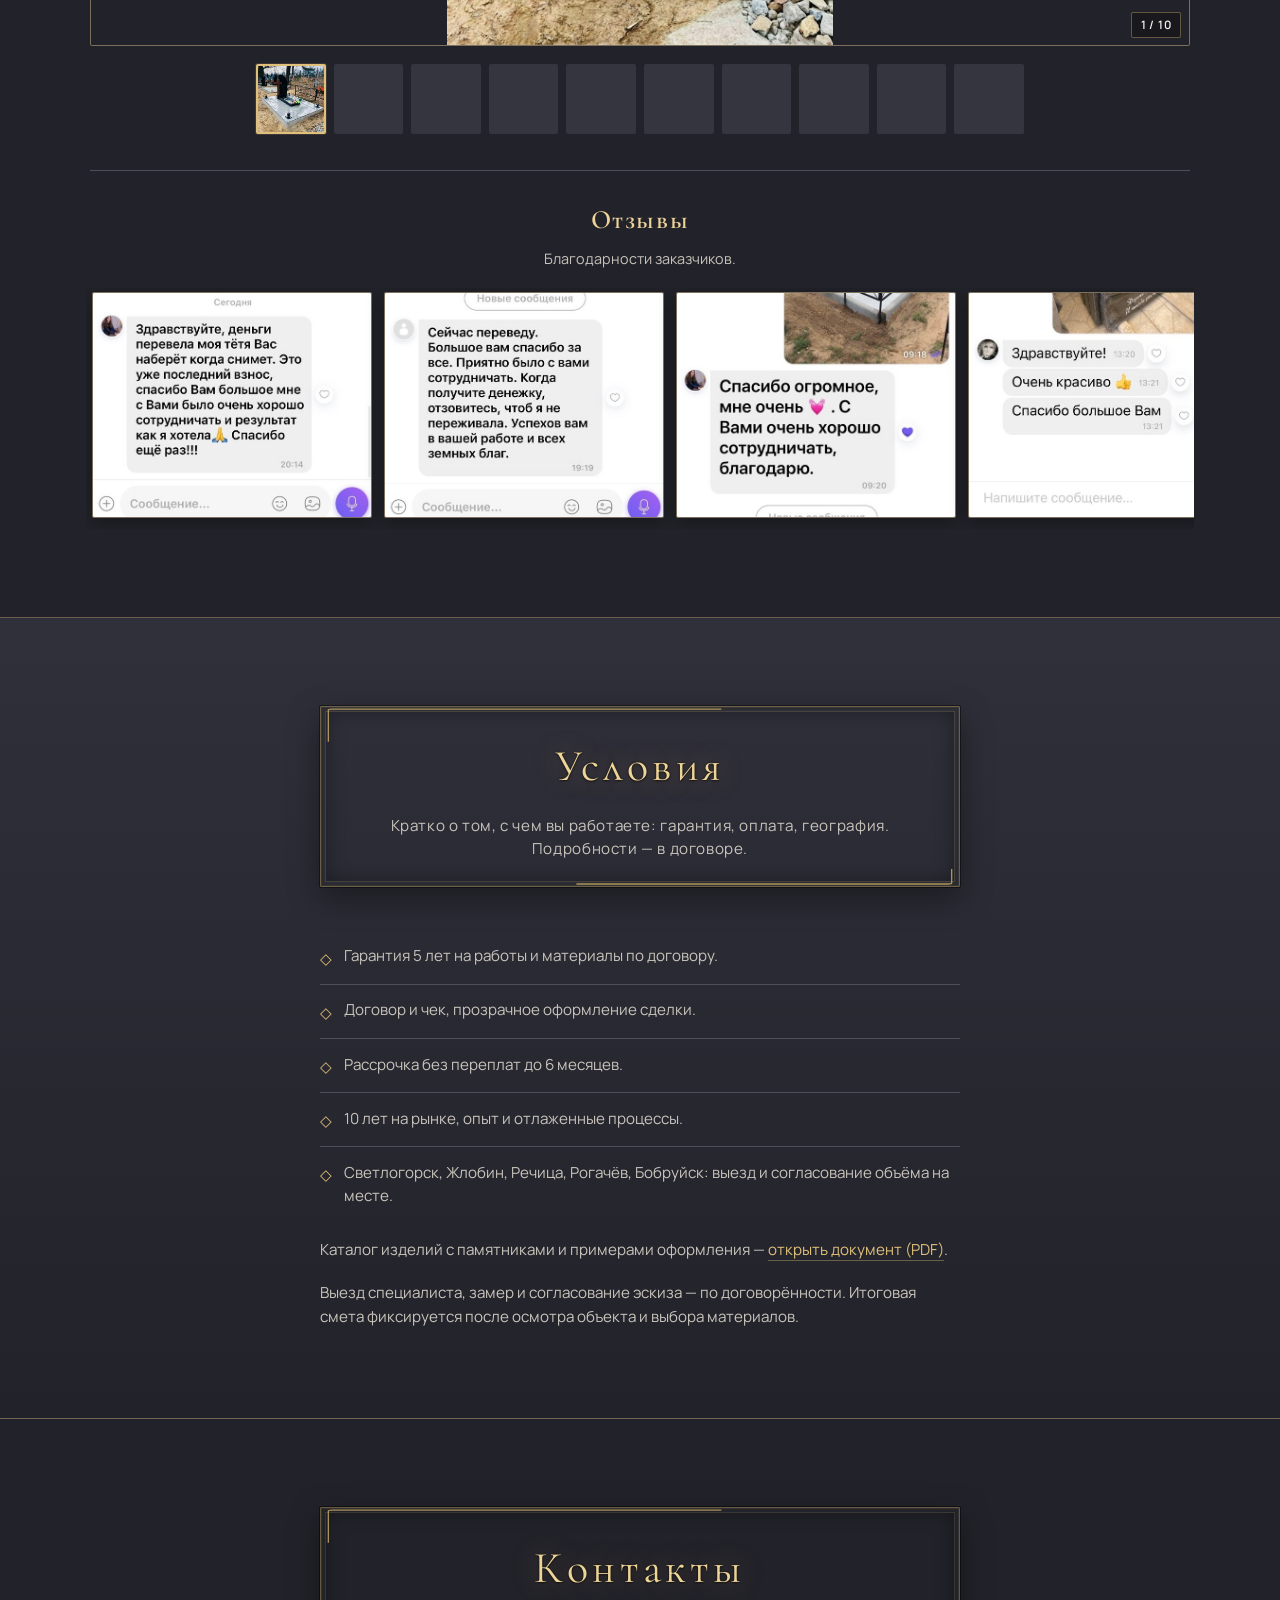
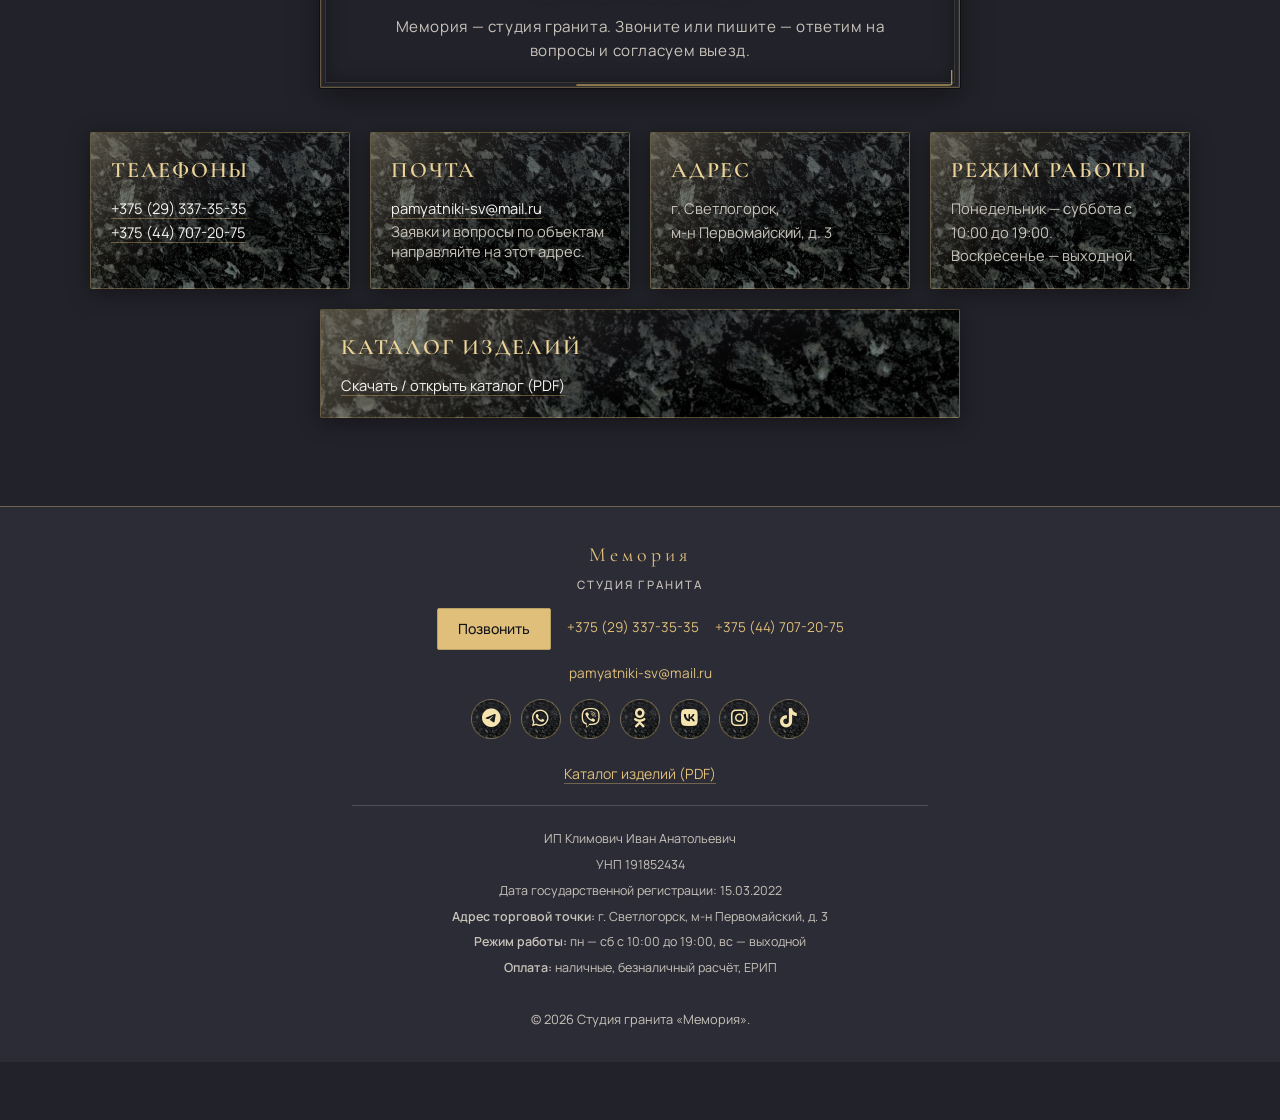
==== commit 4ff606b1: "Add Google tag (gtag.js) G-G4P6EF6DRX, remove old GTM container" ====
--- a/index.html
+++ b/index.html
@@ -1,6 +1,15 @@
 <!DOCTYPE html>
 <html lang="ru">
 <head>
+  <!-- Google tag (gtag.js) -->
+<script async src="https://www.googletagmanager.com/gtag/js?id=G-G4P6EF6DRX"></script>
+<script>
+  window.dataLayer = window.dataLayer || [];
+  function gtag(){dataLayer.push(arguments);}
+  gtag('js', new Date());
+
+  gtag('config', 'G-G4P6EF6DRX');
+</script>
   <meta charset="UTF-8" />
   <meta name="viewport" content="width=device-width, initial-scale=1, viewport-fit=cover" />
   <meta name="theme-color" content="#22222a" />
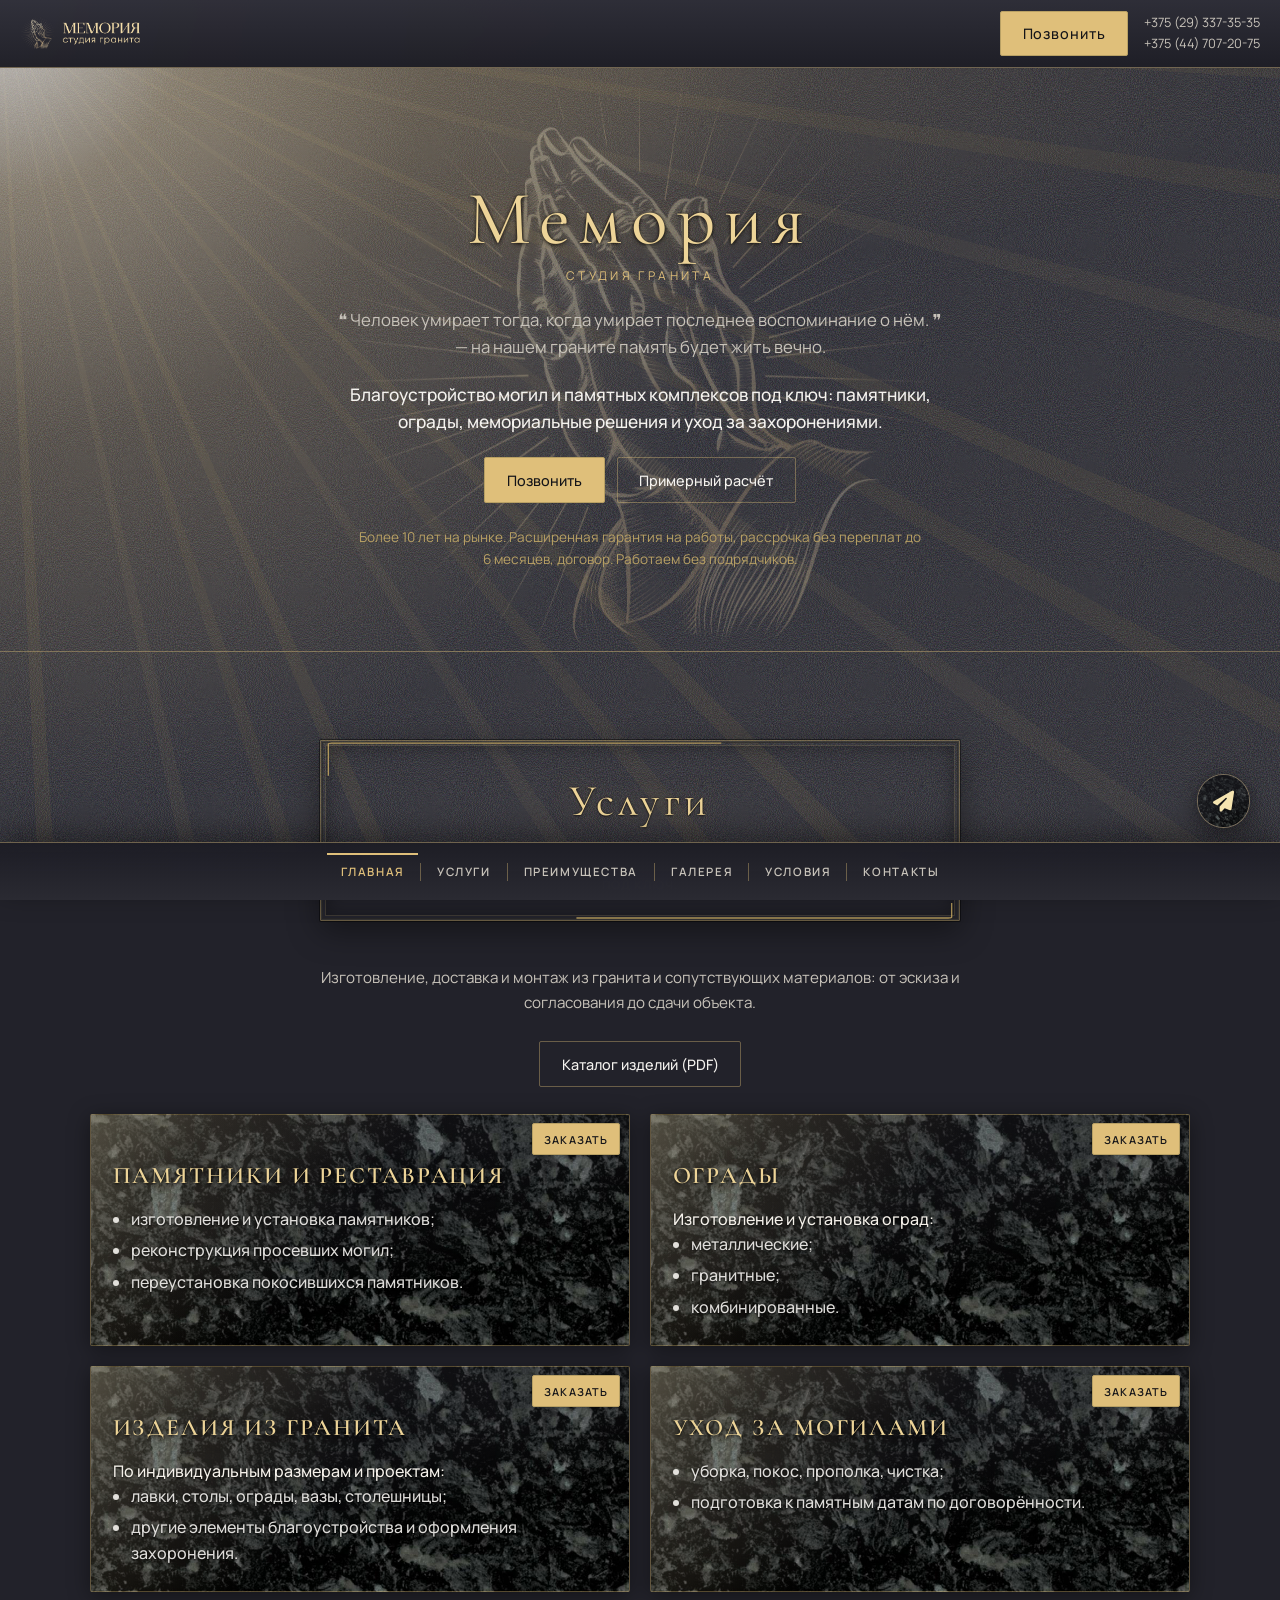
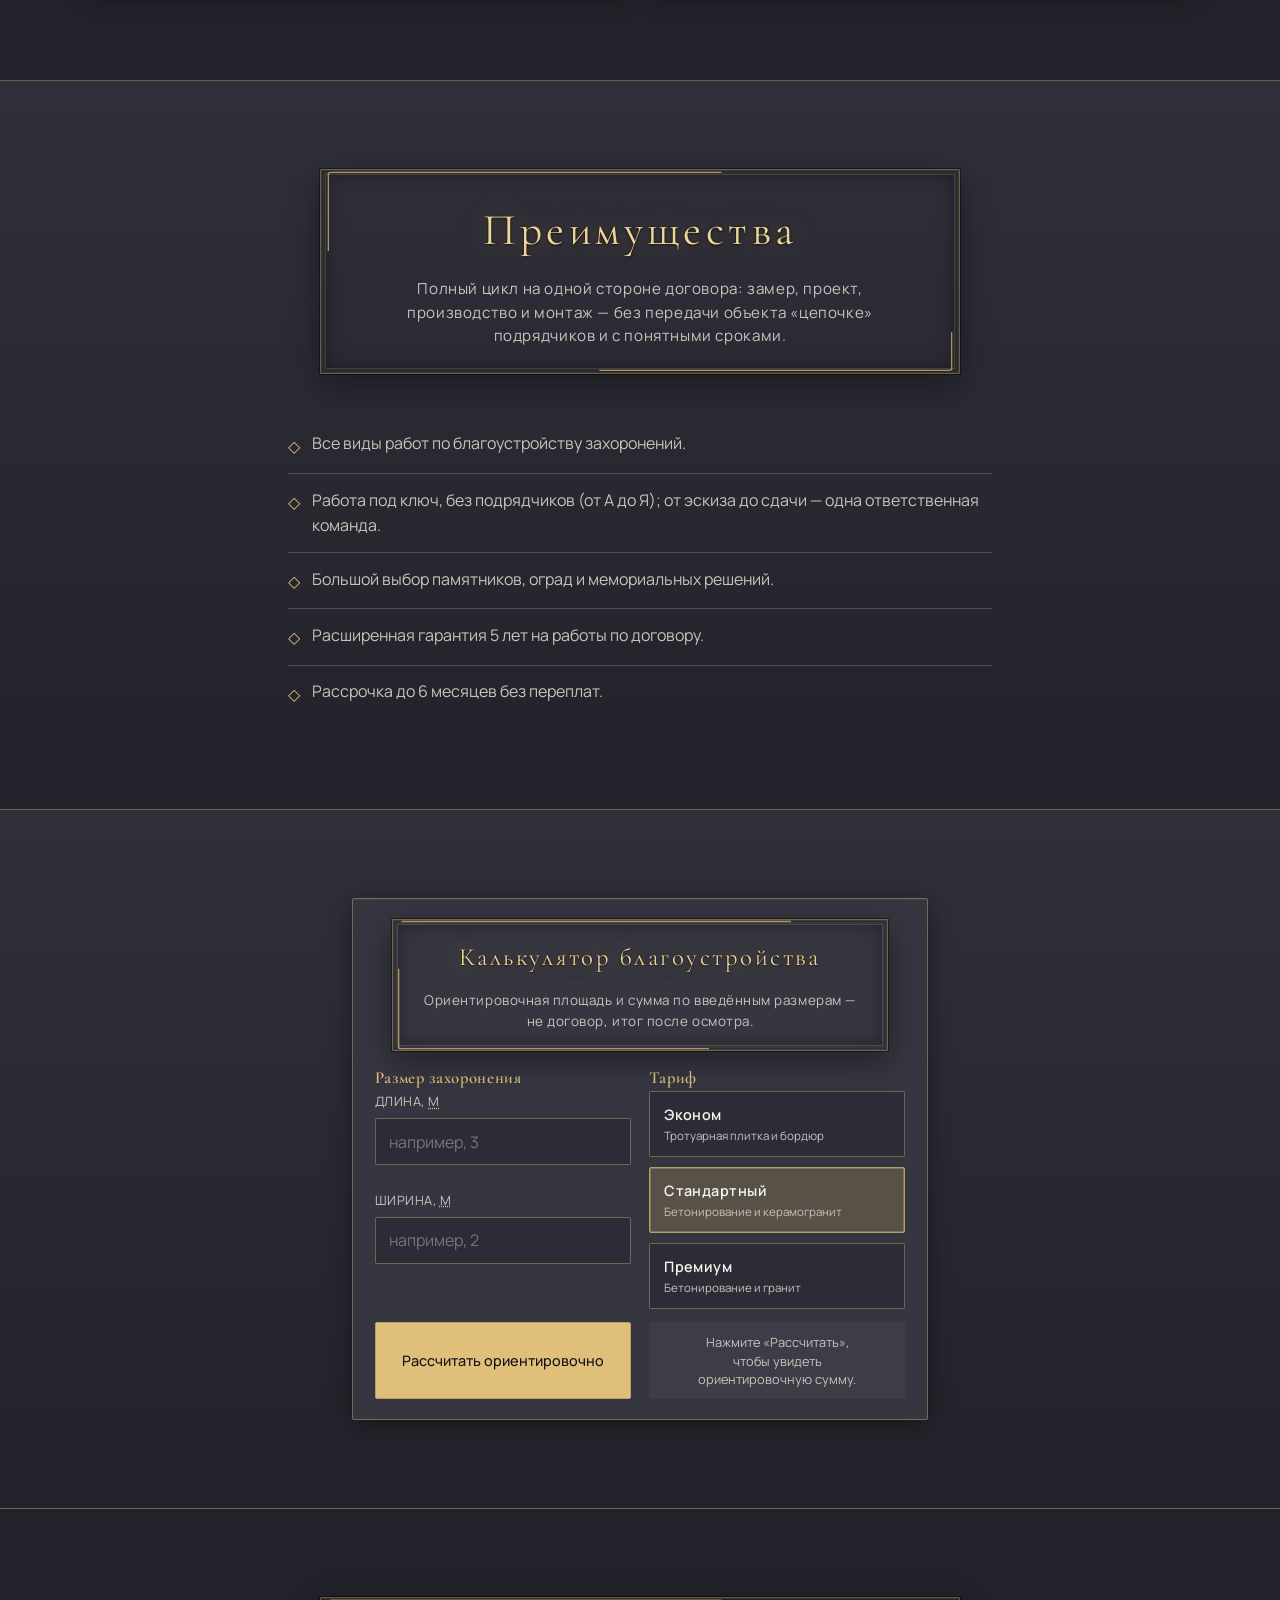
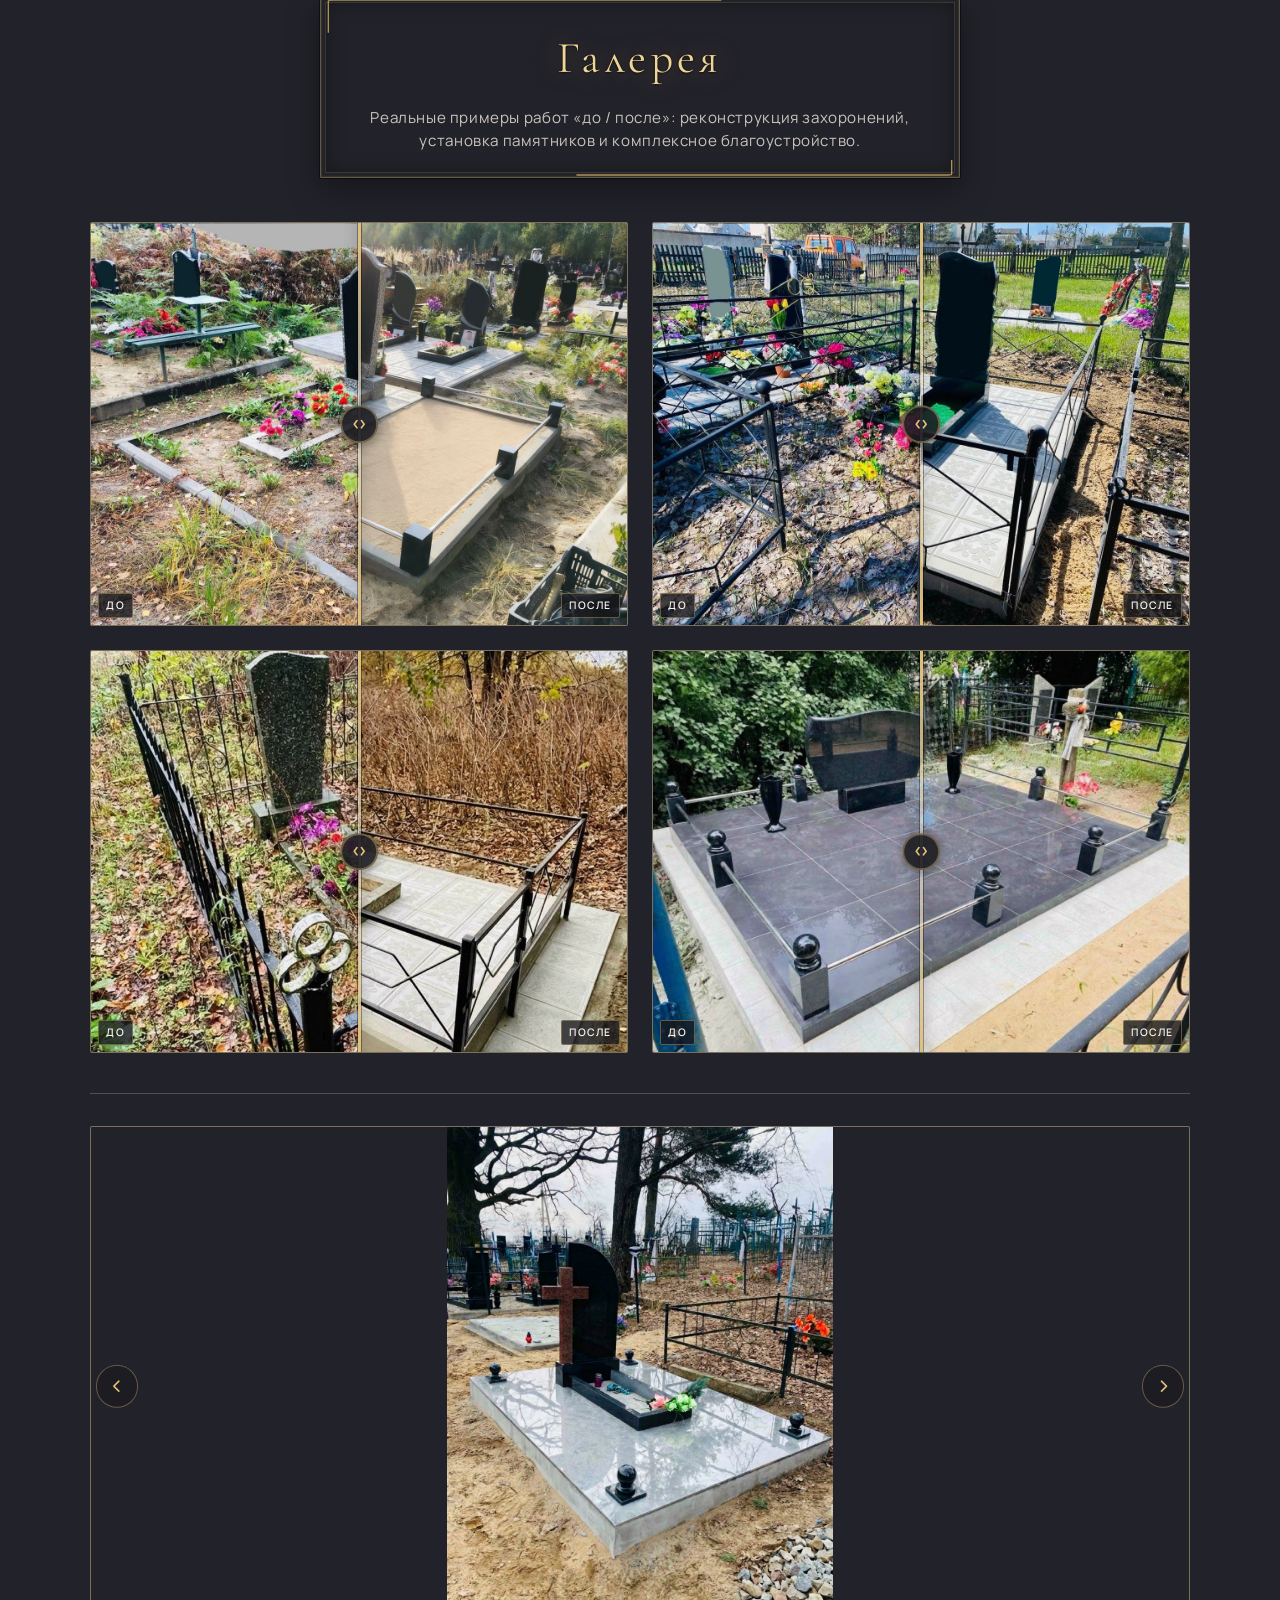
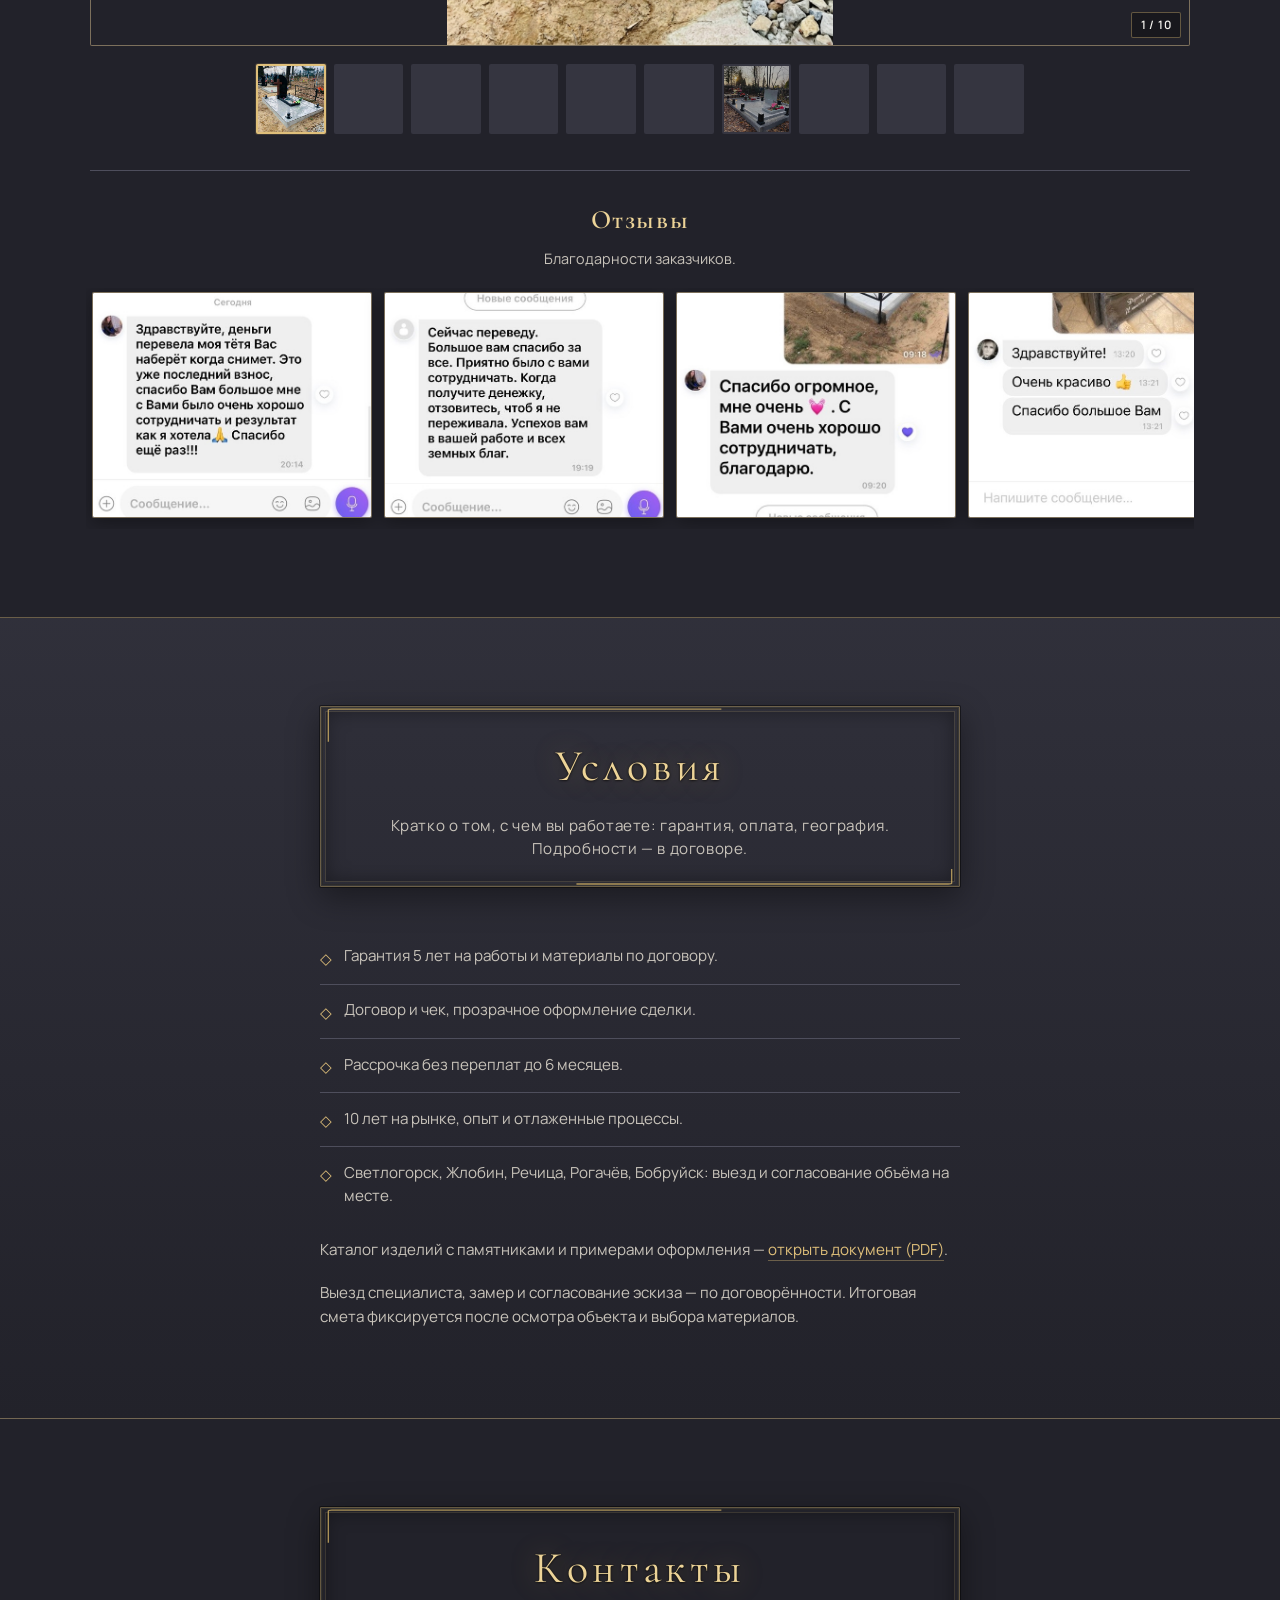
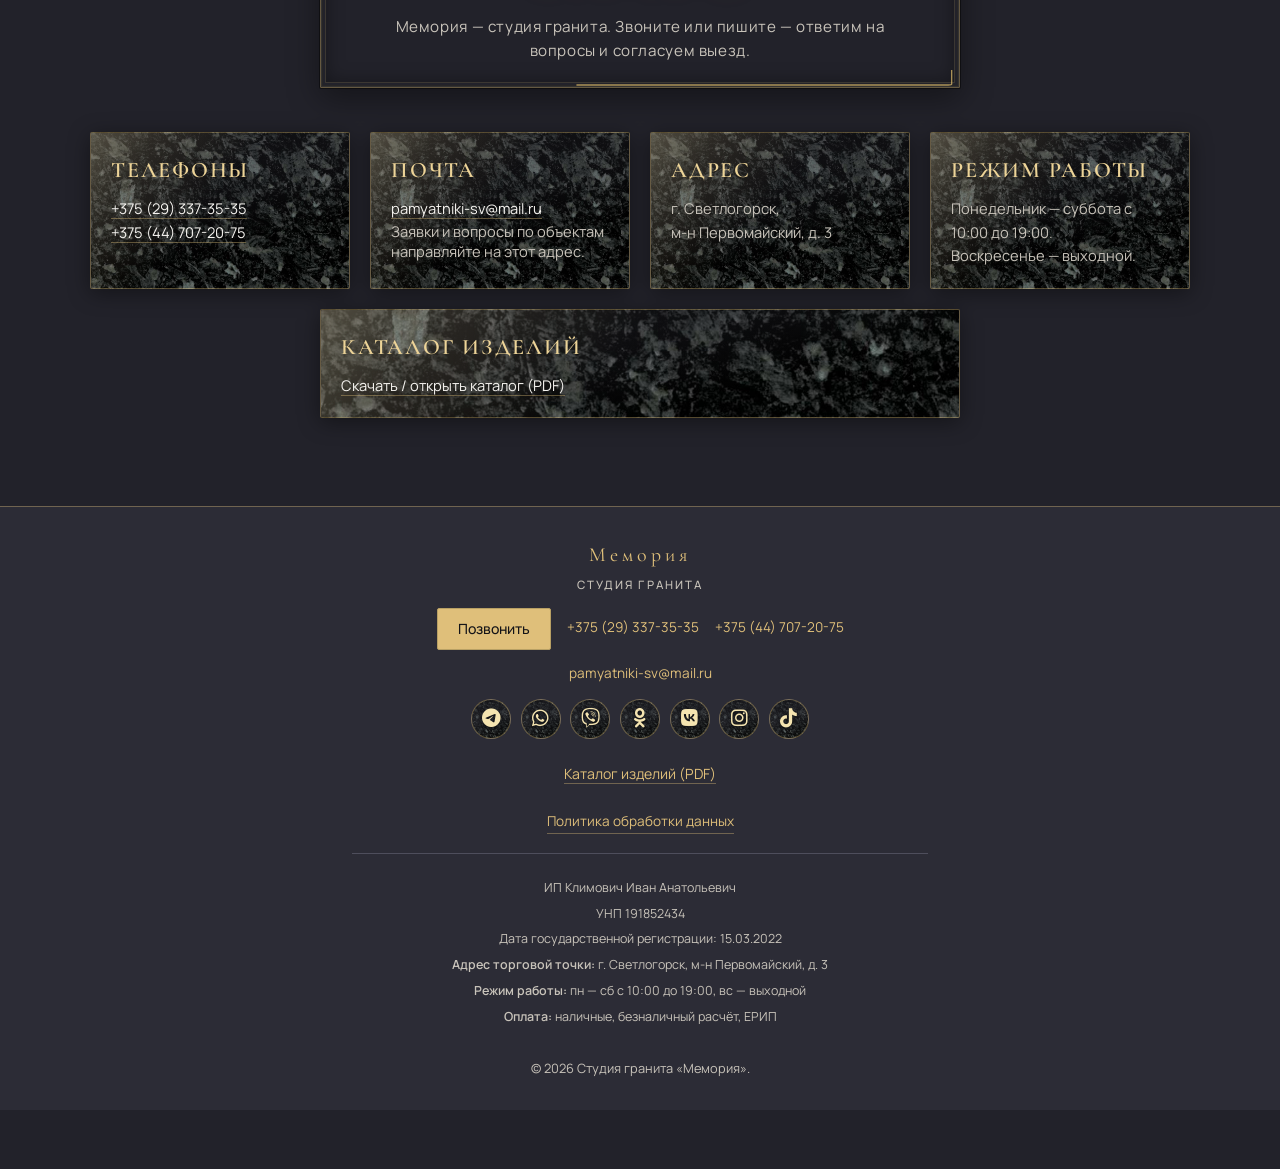
==== commit 0bfbe3c1: "Добавить политику обработки данных во всплывающем окне. Ссылка в подвале открывает модальное окно с " ====
--- a/index.html
+++ b/index.html
@@ -138,7 +138,7 @@
     crossorigin="anonymous"
     referrerpolicy="no-referrer"
   />
-  <link rel="stylesheet" href="css/styles.css?v=130" />
+  <link rel="stylesheet" href="css/styles.css?v=131" />
 </head>
 <body>
   <a class="skip-link" href="#main">К основному содержимому</a>
@@ -812,6 +812,9 @@
       <p class="footer-catalog">
         <a href="catalog.pdf" target="_blank" rel="noopener noreferrer">Каталог изделий (PDF)</a>
       </p>
+      <p class="footer-policy">
+        <button type="button" class="footer-policy__btn" id="policy-open-btn">Политика обработки данных</button>
+      </p>
       <div class="footer-legal">
         <h2 class="visually-hidden">Юридическая информация</h2>
         <p>ИП Климович Иван Анатольевич</p>
@@ -867,6 +870,21 @@
     </div>
   </div>
 
+  <div id="policy-modal" class="policy-modal" hidden aria-hidden="true" tabindex="-1">
+    <button type="button" class="policy-modal__backdrop" aria-label="Закрыть политику обработки данных"></button>
+    <div class="policy-modal__panel" role="dialog" aria-modal="true" aria-labelledby="policy-modal-title">
+      <header class="policy-modal__head">
+        <h2 class="policy-modal__head-title" id="policy-modal-title">Политика обработки данных</h2>
+        <button type="button" class="policy-modal__close" aria-label="Закрыть">
+          <i class="fa-solid fa-xmark" aria-hidden="true"></i>
+        </button>
+      </header>
+      <div class="policy-modal__body" id="policy-modal-body" tabindex="0" aria-live="polite">
+        <p class="policy-modal__loading">Загрузка…</p>
+      </div>
+    </div>
+  </div>
+
   <div id="fb-lightbox" class="fb-lightbox" hidden aria-hidden="true" tabindex="-1">
     <button type="button" class="fb-lightbox__backdrop" aria-label="Закрыть просмотр отзыва"></button>
     <div class="fb-lightbox__panel" role="dialog" aria-modal="true" aria-label="Увеличенный отзыв">
@@ -883,6 +901,6 @@
     </div>
   </div>
 
-  <script src="js/app.js?v=52"></script>
+  <script src="js/app.js?v=53"></script>
 </body>
 </html>
--- a/css/styles.css
+++ b/css/styles.css
@@ -2504,6 +2504,177 @@
 .footer-catalog a:focus-visible {
   color: var(--gold-heading-bright);
   border-bottom-color: var(--gold-dim);
+}
+
+.footer-policy {
+  margin: 0.75rem 0 0;
+  font-size: 0.85rem;
+}
+
+.footer-policy__btn {
+  margin: 0;
+  padding: 0;
+  border: 0;
+  background: none;
+  color: var(--gold-dim);
+  font: inherit;
+  font-size: 0.85rem;
+  text-decoration: none;
+  border-bottom: 1px solid var(--gold-line);
+  cursor: pointer;
+  transition: color 0.2s var(--ease), border-color 0.2s var(--ease);
+}
+
+.footer-policy__btn:hover,
+.footer-policy__btn:focus-visible {
+  color: var(--gold-heading-bright);
+  border-bottom-color: var(--gold-dim);
+  outline: none;
+}
+
+/* Модальное окно: политика обработки данных */
+.policy-modal {
+  position: fixed;
+  inset: 0;
+  z-index: 12500;
+  display: flex;
+  align-items: center;
+  justify-content: center;
+  padding: max(0.75rem, env(safe-area-inset-top)) max(0.75rem, env(safe-area-inset-right))
+    max(0.75rem, env(safe-area-inset-bottom)) max(0.75rem, env(safe-area-inset-left));
+  outline: none;
+}
+
+.policy-modal[hidden] {
+  display: none !important;
+}
+
+.policy-modal__backdrop {
+  position: absolute;
+  inset: 0;
+  z-index: 0;
+  margin: 0;
+  padding: 0;
+  border: 0;
+  background: rgba(10, 10, 14, 0.92);
+  cursor: pointer;
+}
+
+.policy-modal__panel {
+  position: relative;
+  z-index: 1;
+  display: flex;
+  flex-direction: column;
+  width: min(44rem, 100%);
+  max-height: min(88dvh, 920px);
+  border-radius: var(--radius);
+  border: 1px solid var(--gold-line);
+  background: var(--bg-raised);
+  box-shadow: 0 12px 48px rgba(0, 0, 0, 0.55);
+  overflow: hidden;
+}
+
+.policy-modal__head {
+  display: flex;
+  align-items: center;
+  justify-content: space-between;
+  gap: 0.75rem;
+  padding: 1rem 1.1rem;
+  border-bottom: 1px solid var(--stone-edge);
+  background: rgba(28, 28, 34, 0.96);
+}
+
+.policy-modal__head-title {
+  margin: 0;
+  font-family: var(--font-display);
+  font-size: 1.15rem;
+  font-weight: 600;
+  line-height: 1.3;
+  color: var(--gold-heading-bright);
+}
+
+.policy-modal__close {
+  flex-shrink: 0;
+  display: flex;
+  align-items: center;
+  justify-content: center;
+  width: 2.5rem;
+  height: 2.5rem;
+  margin: 0;
+  padding: 0;
+  border-radius: 50%;
+  border: 1px solid var(--gold-line);
+  background: rgba(28, 28, 34, 0.92);
+  color: var(--gold-dim);
+  font-size: 1.15rem;
+  line-height: 1;
+  cursor: pointer;
+  transition: color 0.2s var(--ease), border-color 0.2s var(--ease), background 0.2s var(--ease);
+}
+
+.policy-modal__close:hover,
+.policy-modal__close:focus-visible {
+  color: var(--gold-heading-bright);
+  border-color: var(--gold-dim);
+  background: var(--gold-ui-fill);
+  outline: none;
+}
+
+.policy-modal__body {
+  overflow: auto;
+  overscroll-behavior: contain;
+  padding: 1.1rem 1.25rem 1.35rem;
+  color: var(--text-muted);
+  font-size: 0.82rem;
+  line-height: 1.6;
+}
+
+.policy-modal__loading {
+  margin: 0;
+  text-align: center;
+  color: var(--text-muted);
+}
+
+.policy-modal__article h2.policy-modal__title,
+.policy-modal__article h3 {
+  margin: 1.25rem 0 0.55rem;
+  font-family: var(--font-display);
+  font-size: 1rem;
+  font-weight: 600;
+  line-height: 1.35;
+  color: var(--gold-heading-bright);
+}
+
+.policy-modal__article h2.policy-modal__title {
+  margin-top: 0;
+  font-size: 1.05rem;
+}
+
+.policy-modal__article h4 {
+  margin: 0.85rem 0 0.4rem;
+  font-size: 0.86rem;
+  font-weight: 600;
+  line-height: 1.45;
+  color: var(--text);
+}
+
+.policy-modal__article p {
+  margin: 0.45rem 0;
+}
+
+.policy-modal__article ul {
+  margin: 0.35rem 0 0.65rem;
+  padding-left: 1.15rem;
+}
+
+.policy-modal__article li {
+  margin: 0.3rem 0;
+}
+
+.policy-modal__article a {
+  color: var(--gold-dim);
+  text-decoration: underline;
+  text-underline-offset: 0.15em;
 }
 
 /* Ярлыки мессенджеров / соцсетей: фон «под гранит» */
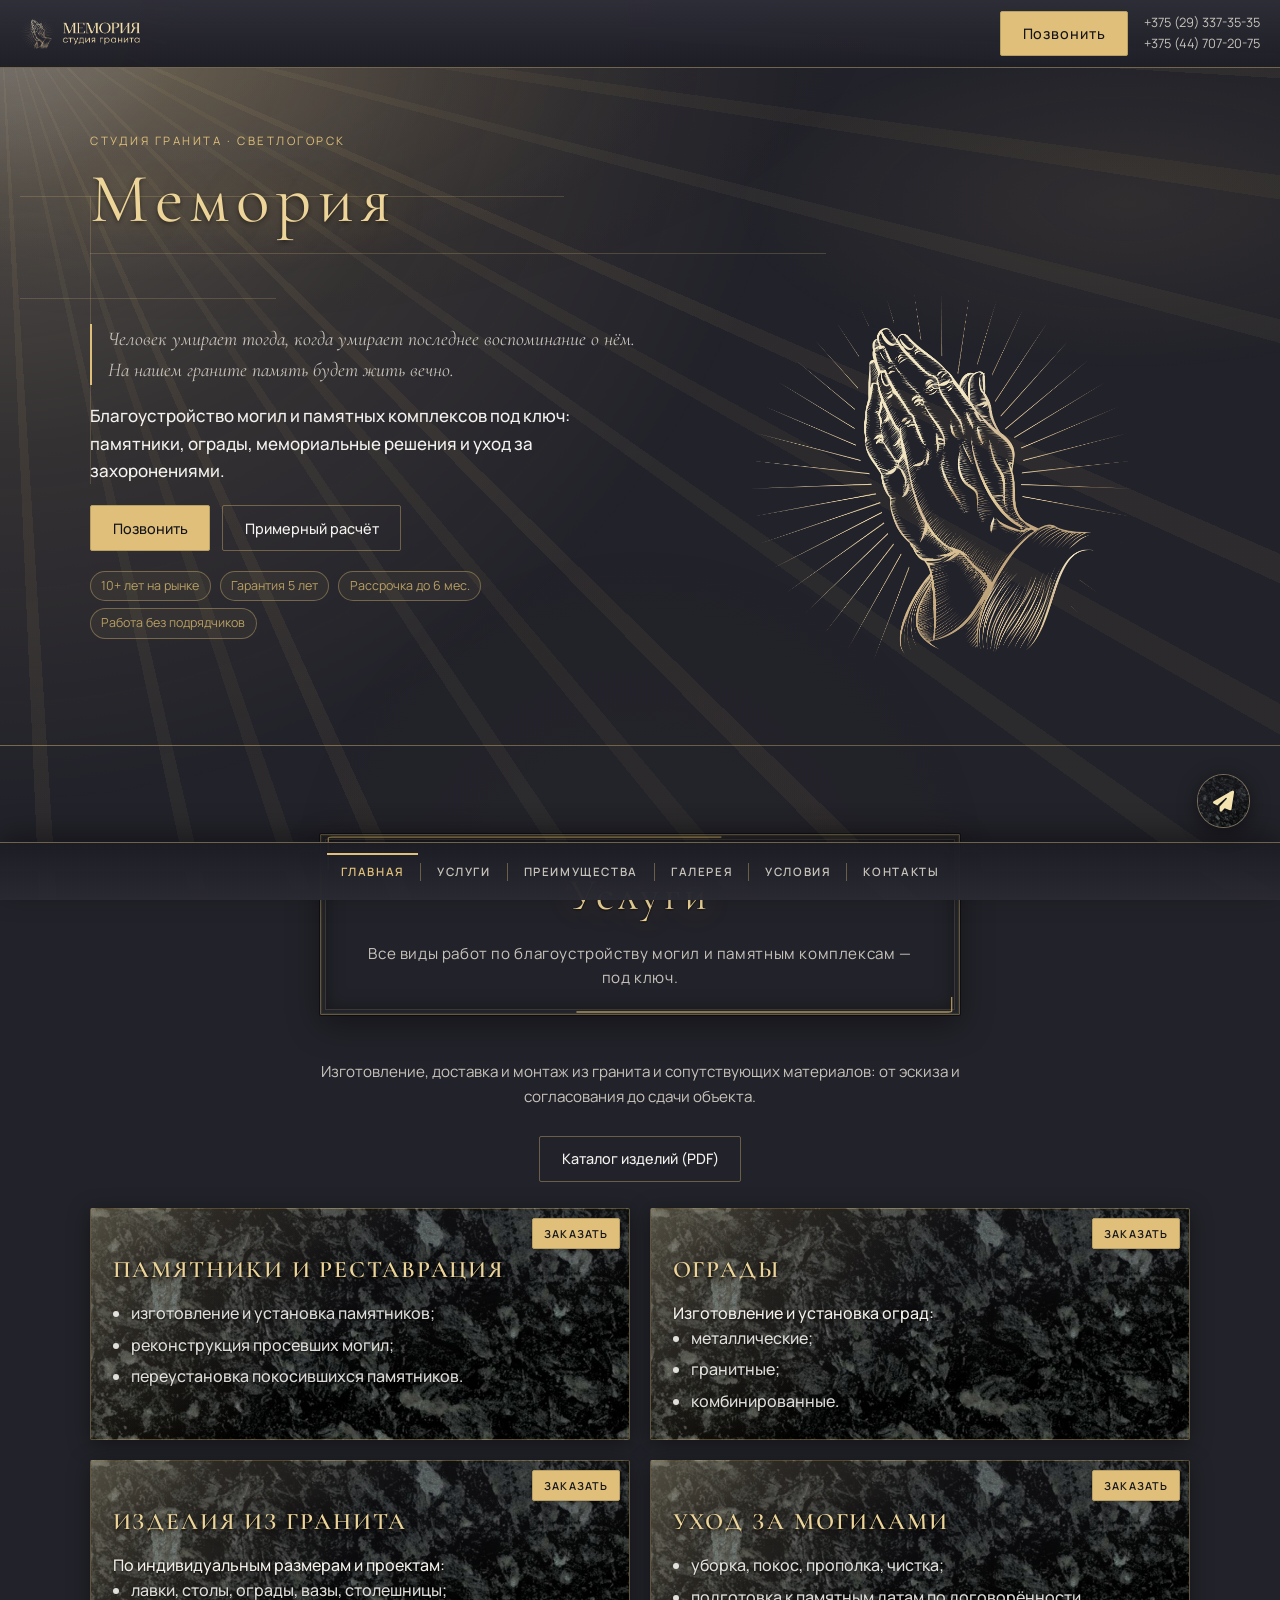
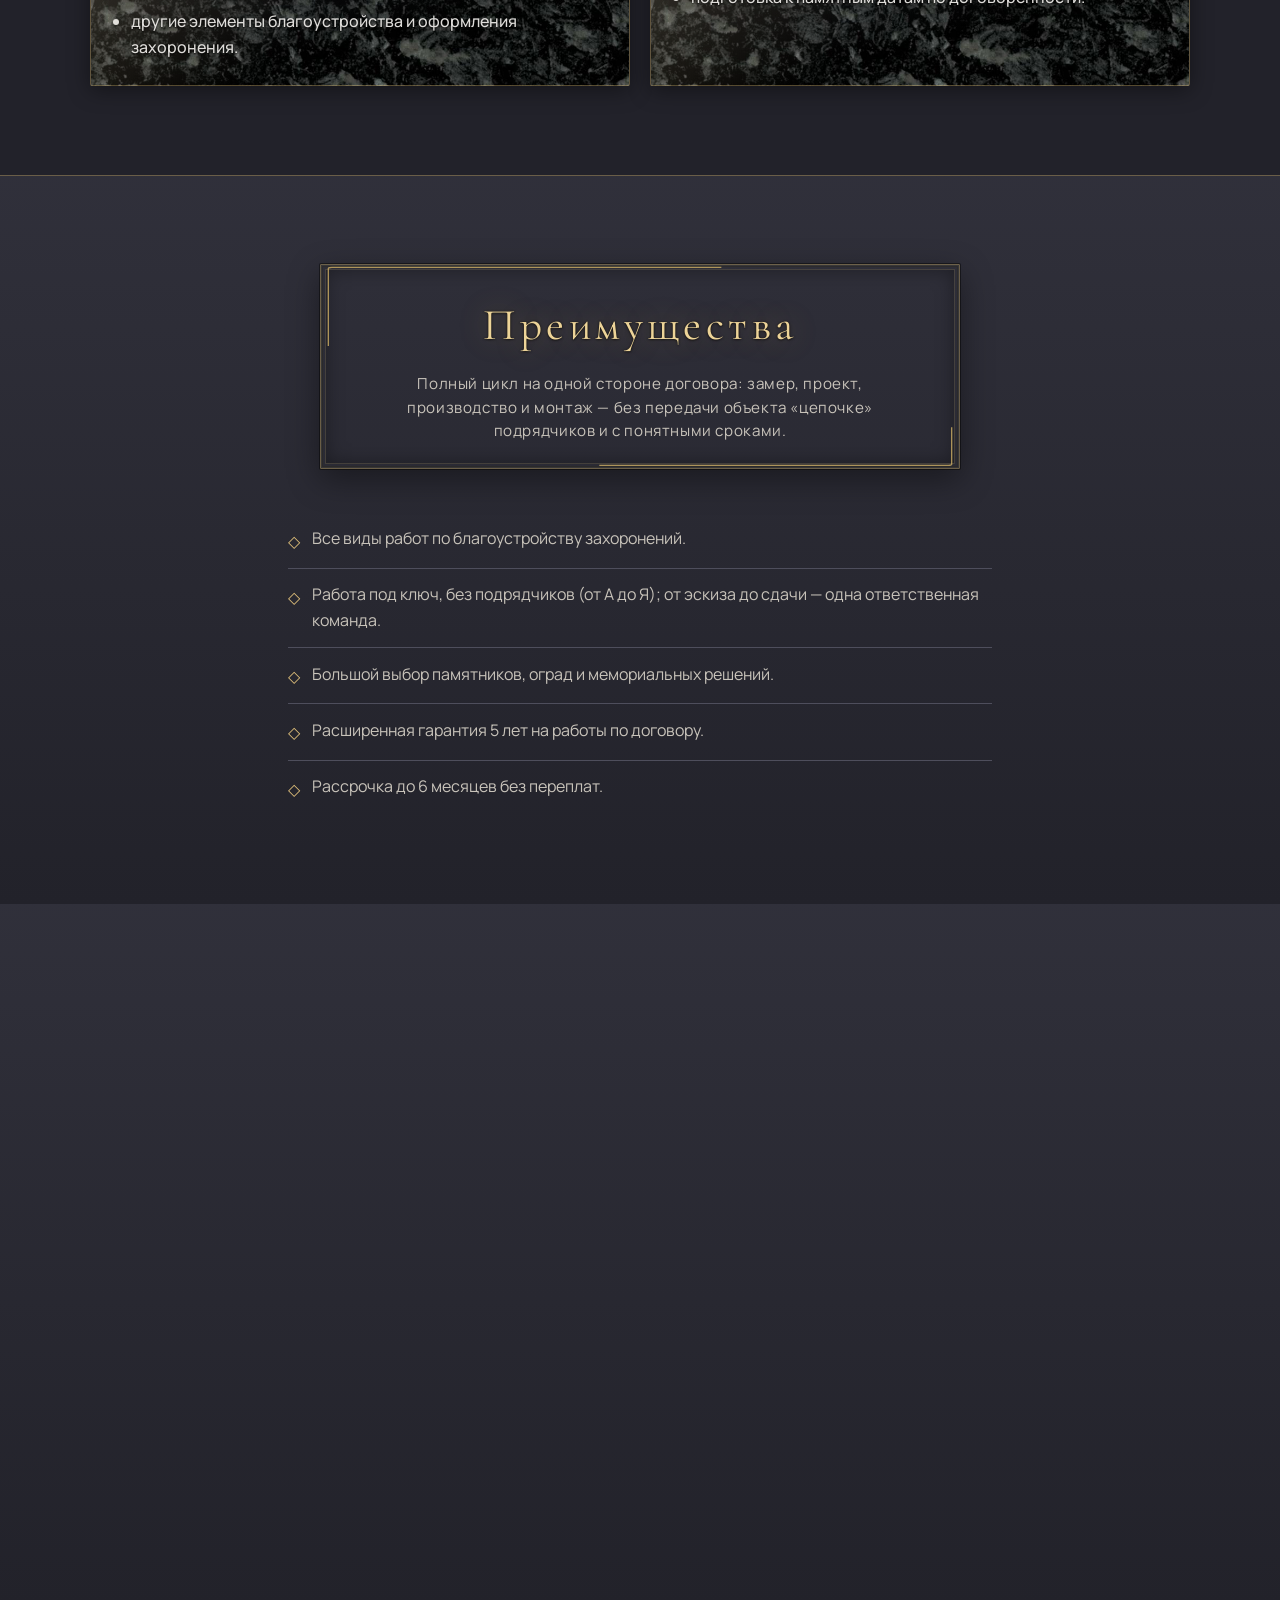
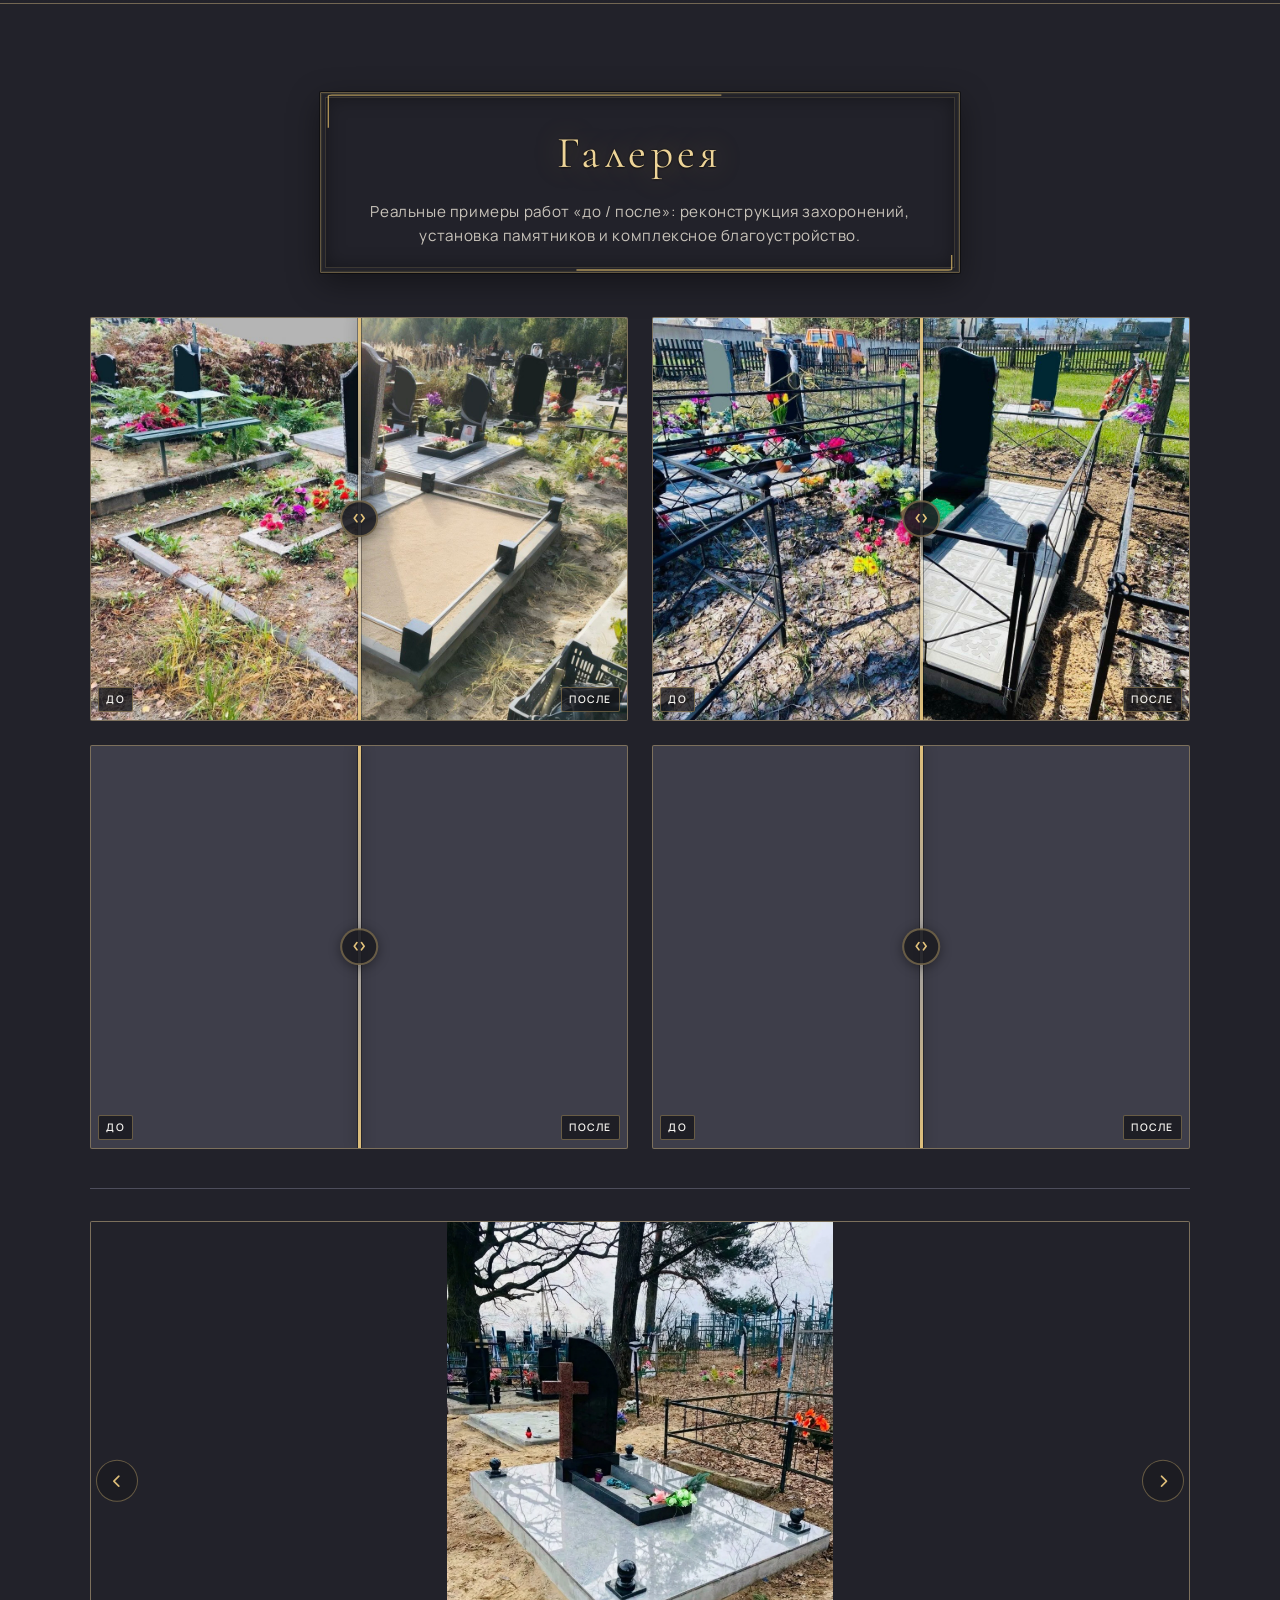
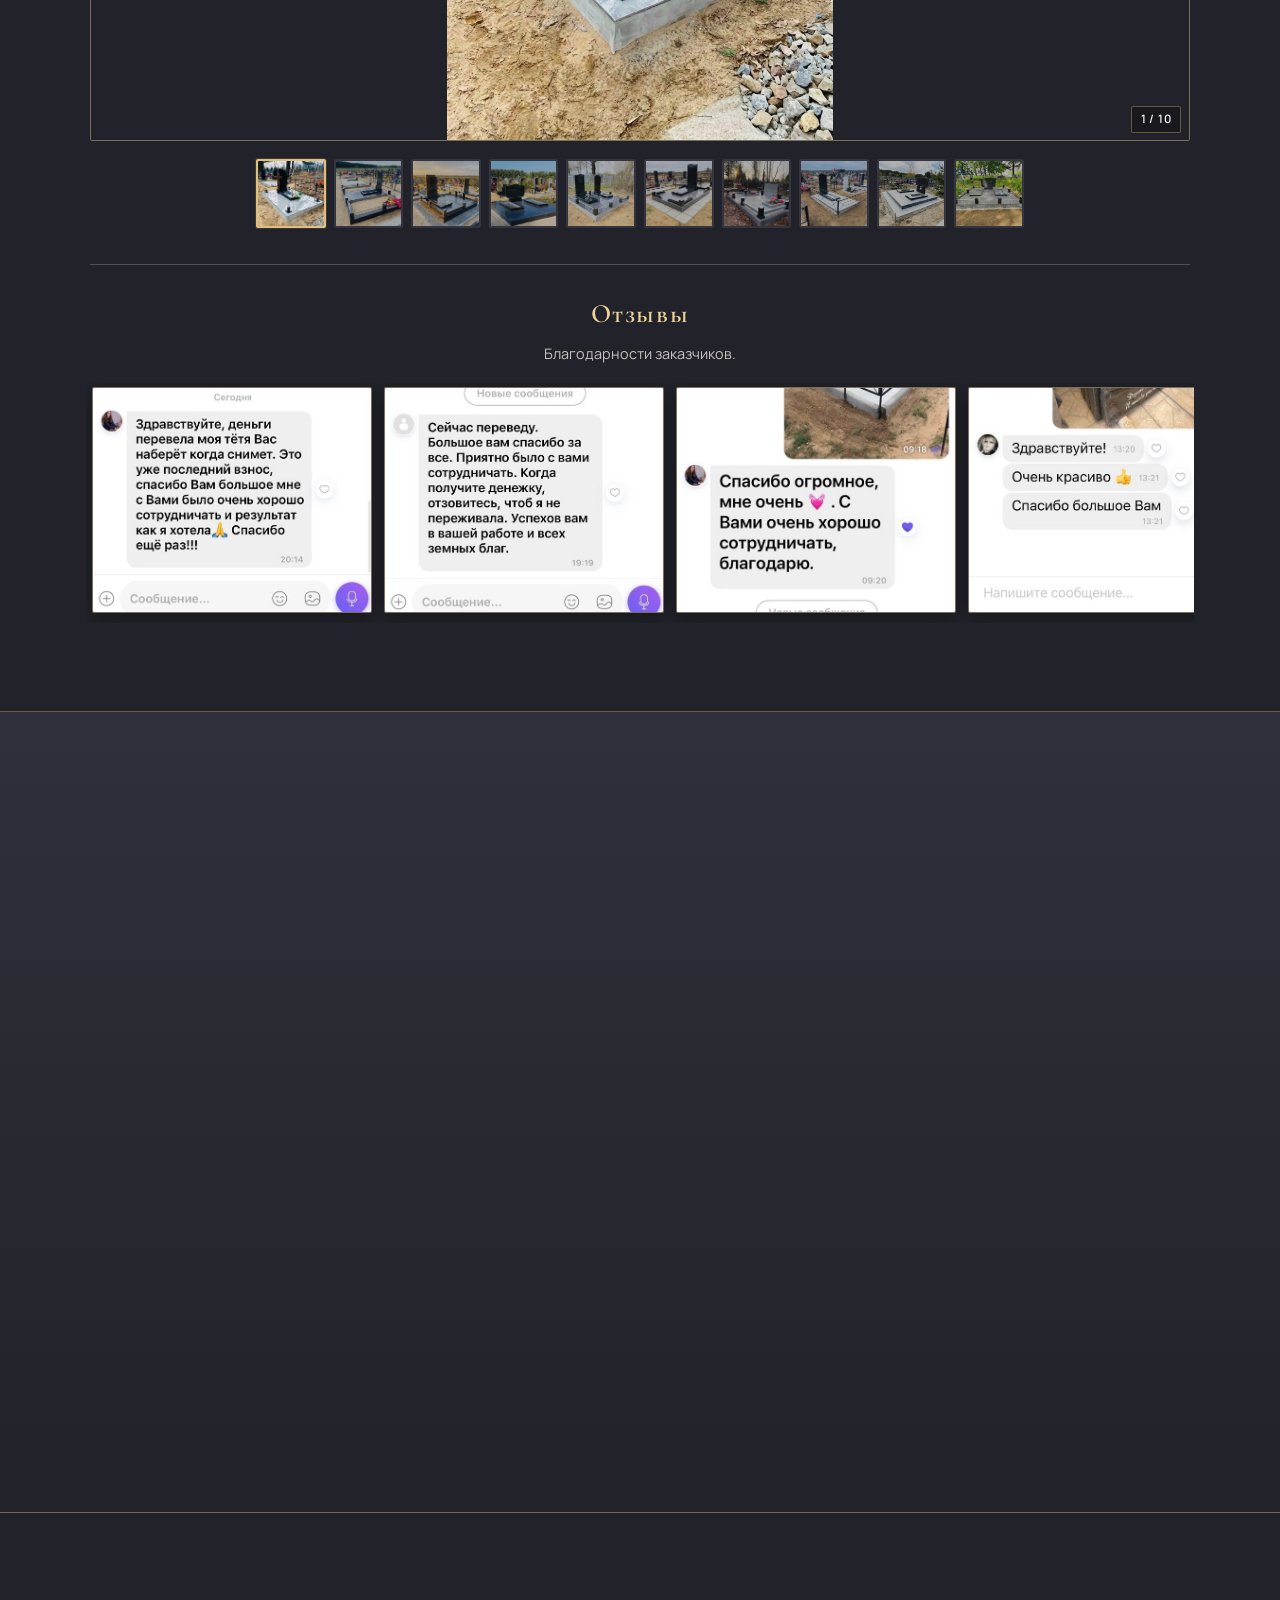
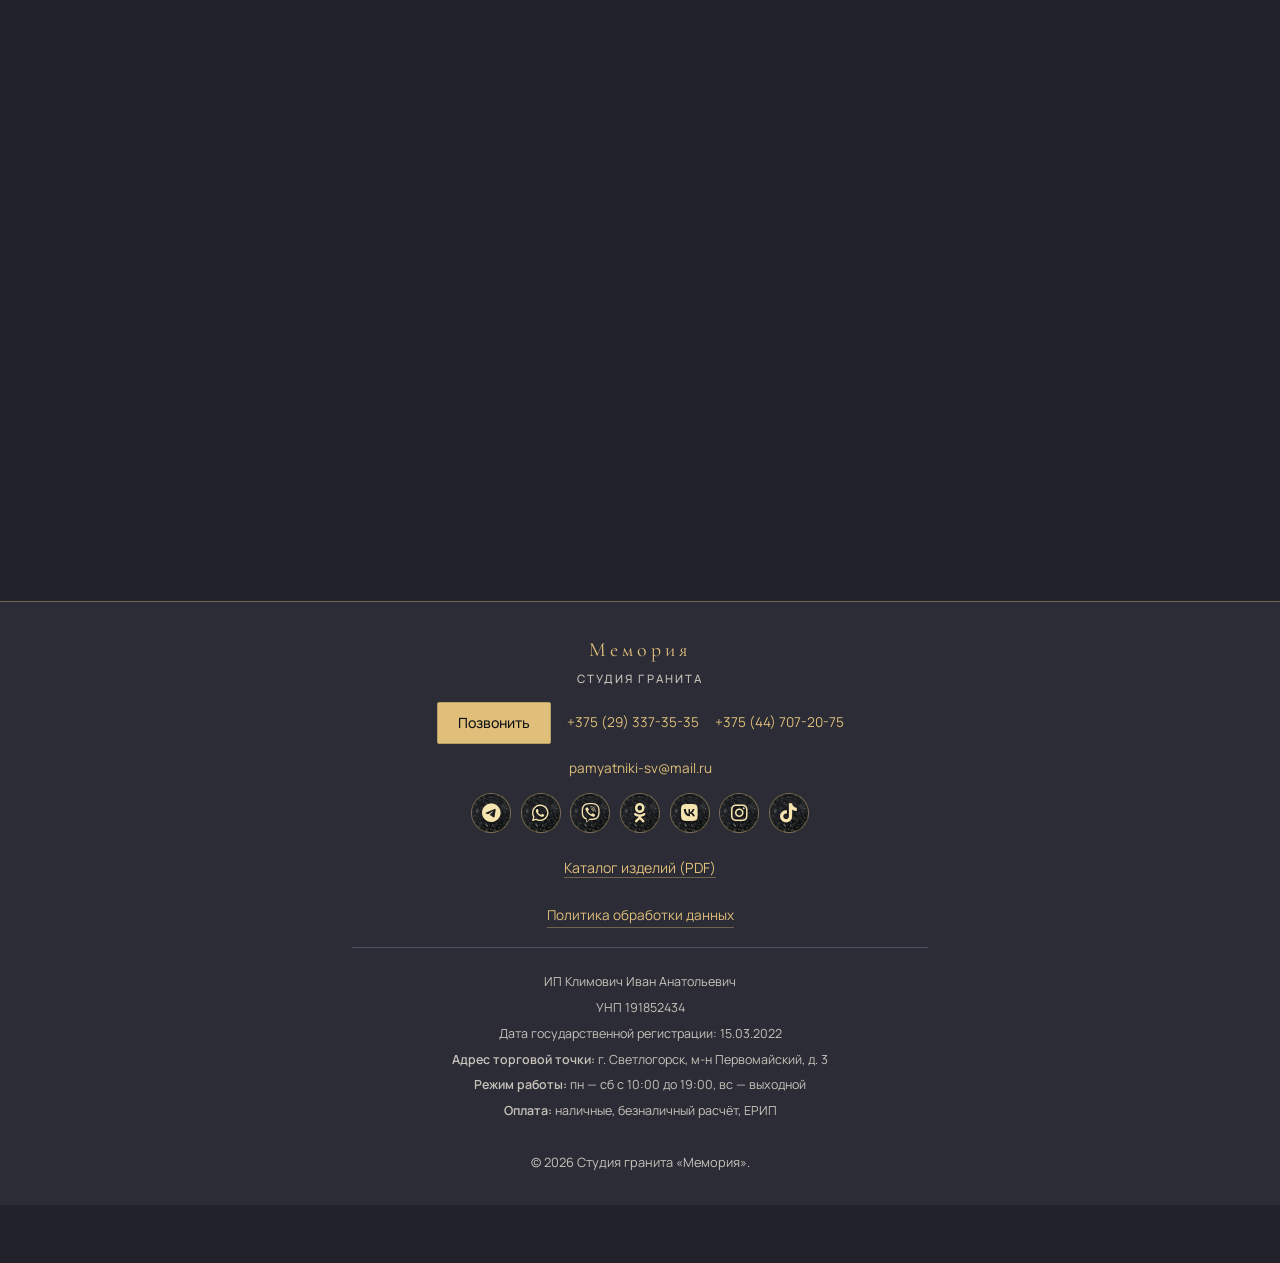
==== commit f2c37fcc: "Ускорить сайт, обновить hero и починить сравнение «до/после». Hero в F-layout, галерея на WebP с мин" ====
--- a/index.html
+++ b/index.html
@@ -47,7 +47,7 @@
   />
   <meta
     property="og:image"
-    content="https://www.мемория.бел/gallery/IMG_0763.JPG"
+    content="https://мемория.бел/gallery/IMG_0763.jpg"
   />
   <meta property="og:image:width" content="1200" />
   <meta property="og:image:height" content="800" />
@@ -60,7 +60,7 @@
   />
   <meta
     name="twitter:image"
-    content="https://www.мемория.бел/gallery/IMG_0763.JPG"
+    content="https://мемория.бел/gallery/IMG_0763.jpg"
   />
   <script type="application/ld+json">
   {
@@ -131,14 +131,23 @@
   <link rel="apple-touch-icon" href="content/favicon dark.png?v=20260420" />
   <link rel="preconnect" href="https://fonts.googleapis.com" />
   <link rel="preconnect" href="https://fonts.gstatic.com" crossorigin />
-  <link href="https://fonts.googleapis.com/css2?family=Cormorant+Garamond:ital,wght@0,400;0,600;1,400&family=Manrope:wght@300;400;500;600&display=swap" rel="stylesheet" />
+  <link href="https://fonts.googleapis.com/css2?family=Cormorant+Garamond:ital,wght@0,400;0,600;1,400&family=Manrope:wght@400;600&display=swap" rel="stylesheet" />
   <link
     rel="stylesheet"
     href="https://cdnjs.cloudflare.com/ajax/libs/font-awesome/6.5.2/css/all.min.css"
+    media="print"
+    onload="this.media='all'"
     crossorigin="anonymous"
     referrerpolicy="no-referrer"
   />
-  <link rel="stylesheet" href="css/styles.css?v=131" />
+  <noscript
+    ><link
+      rel="stylesheet"
+      href="https://cdnjs.cloudflare.com/ajax/libs/font-awesome/6.5.2/css/all.min.css"
+      crossorigin="anonymous"
+      referrerpolicy="no-referrer"
+  /></noscript>
+  <link rel="stylesheet" href="css/styles.css?v=139" />
 </head>
 <body>
   <a class="skip-link" href="#main">К основному содержимому</a>
@@ -170,27 +179,48 @@
       Воронка: главная → услуги → преимущества → калькулятор → галерея → условия → контакты.
       Калькулятор и чаты не в якорном меню; звонок — действие (кнопка в шапке, в hero и в подвале), не отдельный блок.
     -->
-    <section id="hero" class="hero">
-      <div class="hero-logo-bg" aria-hidden="true">
-        <img src="content/favicon gold.png" alt="" width="512" height="512" decoding="async" />
-      </div>
-      <div class="hero-inner">
-        <h1>Мемория</h1>
-        <p class="eyebrow">Студия гранита</p>
-        <p class="lead">
-          ❝ Человек умирает тогда, когда умирает последнее воспоминание о нём. ❞ — на нашем граните память будет жить вечно.
-        </p>
-        <p class="hero-tagline">
-          Благоустройство могил и памятных комплексов под ключ: памятники, ограды, мемориальные решения и уход за захоронениями.
-        </p>
-        <div class="hero-actions">
-          <a class="btn btn-primary" href="tel:+375293373535">Позвонить</a>
-          <a class="btn btn-ghost" href="#calculator">Примерный расчёт</a>
+    <section id="hero" class="hero" aria-labelledby="hero-title">
+      <div class="hero-f-accent" aria-hidden="true"></div>
+      <div class="container hero__shell">
+        <div class="hero-f">
+          <header class="hero-f__mast">
+            <p class="eyebrow">Студия гранита · Светлогорск</p>
+            <h1 id="hero-title">Мемория</h1>
+          </header>
+
+          <div class="hero-f__body">
+            <div class="hero-f__copy">
+              <blockquote class="hero-quote">
+                <p>Человек умирает тогда, когда умирает последнее воспоминание о нём. На нашем граните память будет жить вечно.</p>
+              </blockquote>
+              <p class="hero-tagline">
+                Благоустройство могил и памятных комплексов под ключ: памятники, ограды, мемориальные решения и уход за захоронениями.
+              </p>
+              <div class="hero-actions">
+                <a class="btn btn-primary" href="tel:+375293373535">Позвонить</a>
+                <a class="btn btn-ghost" href="#calculator">Примерный расчёт</a>
+              </div>
+              <ul class="hero-trust" aria-label="Преимущества студии">
+                <li>10+ лет на рынке</li>
+                <li>Гарантия 5 лет</li>
+                <li>Рассрочка до 6 мес.</li>
+                <li>Работа без подрядчиков</li>
+              </ul>
+            </div>
+
+            <figure class="hero-f__visual">
+              <img
+                class="hero-f__mark"
+                src="content/favicon gold.png"
+                alt=""
+                width="512"
+                height="512"
+                decoding="async"
+                fetchpriority="high"
+              />
+            </figure>
+          </div>
         </div>
-        <p class="hero-note">
-          Более 10 лет на рынке. Расширенная гарантия на работы, рассрочка без переплат до 6&nbsp;месяцев, договор. Работаем без
-          подрядчиков.
-        </p>
       </div>
     </section>
 
@@ -417,25 +447,27 @@
         </header>
         <div class="gallery-grid">
           <figure class="compare">
-            <div class="compare__view" style="--compare-pct: 50%">
+            <div class="compare__view" style="--compare-pct: 50">
               <img
                 class="compare__img compare__img--after"
-                src="content/1.jpg"
+                src="content/1.jpg?v=20260608"
                 alt="Объект 1 — после работ"
                 width="800"
                 height="600"
                 loading="eager"
                 decoding="async"
               />
-              <img
-                class="compare__img compare__img--before"
-                src="content/1.1.jpg"
-                alt="Объект 1 — до работ"
-                width="800"
-                height="600"
-                loading="eager"
-                decoding="async"
-              />
+              <div class="compare__before-pane">
+                <img
+                  class="compare__img compare__img--before"
+                  src="content/1.1.jpg?v=20260608"
+                  alt="Объект 1 — до работ"
+                  width="800"
+                  height="600"
+                  loading="eager"
+                  decoding="async"
+                />
+              </div>
               <div class="compare__divider" aria-hidden="true"></div>
               <span class="compare__badge compare__badge--before" aria-hidden="true">До</span>
               <span class="compare__badge compare__badge--after" aria-hidden="true">После</span>
@@ -446,25 +478,27 @@
             </div>
           </figure>
           <figure class="compare">
-            <div class="compare__view" style="--compare-pct: 50%">
+            <div class="compare__view" style="--compare-pct: 50">
               <img
                 class="compare__img compare__img--after"
-                src="content/2.jpg"
+                src="content/2.jpg?v=20260608"
                 alt="Объект 2 — после работ"
                 width="800"
                 height="600"
                 loading="lazy"
                 decoding="async"
               />
-              <img
-                class="compare__img compare__img--before"
-                src="content/2.2.jpg"
-                alt="Объект 2 — до работ"
-                width="800"
-                height="600"
-                loading="lazy"
-                decoding="async"
-              />
+              <div class="compare__before-pane">
+                <img
+                  class="compare__img compare__img--before"
+                  src="content/2.2.jpg?v=20260608"
+                  alt="Объект 2 — до работ"
+                  width="800"
+                  height="600"
+                  loading="lazy"
+                  decoding="async"
+                />
+              </div>
               <div class="compare__divider" aria-hidden="true"></div>
               <span class="compare__badge compare__badge--before" aria-hidden="true">До</span>
               <span class="compare__badge compare__badge--after" aria-hidden="true">После</span>
@@ -475,25 +509,27 @@
             </div>
           </figure>
           <figure class="compare">
-            <div class="compare__view" style="--compare-pct: 50%">
+            <div class="compare__view" style="--compare-pct: 50">
               <img
                 class="compare__img compare__img--after"
-                src="content/3.jpg"
+                src="content/3.jpg?v=20260608"
                 alt="Объект 3 — после работ"
                 width="800"
                 height="600"
                 loading="lazy"
                 decoding="async"
               />
-              <img
-                class="compare__img compare__img--before"
-                src="content/3.3.jpg"
-                alt="Объект 3 — до работ"
-                width="800"
-                height="600"
-                loading="lazy"
-                decoding="async"
-              />
+              <div class="compare__before-pane">
+                <img
+                  class="compare__img compare__img--before"
+                  src="content/3.3.jpg?v=20260608"
+                  alt="Объект 3 — до работ"
+                  width="800"
+                  height="600"
+                  loading="lazy"
+                  decoding="async"
+                />
+              </div>
               <div class="compare__divider" aria-hidden="true"></div>
               <span class="compare__badge compare__badge--before" aria-hidden="true">До</span>
               <span class="compare__badge compare__badge--after" aria-hidden="true">После</span>
@@ -504,25 +540,27 @@
             </div>
           </figure>
           <figure class="compare">
-            <div class="compare__view" style="--compare-pct: 50%">
+            <div class="compare__view" style="--compare-pct: 50">
               <img
                 class="compare__img compare__img--after"
-                src="content/4.jpg"
+                src="content/4.jpg?v=20260608"
                 alt="Объект 4 — после работ"
                 width="800"
                 height="600"
                 loading="lazy"
                 decoding="async"
               />
-              <img
-                class="compare__img compare__img--before"
-                src="content/4.4.jpg"
-                alt="Объект 4 — до работ"
-                width="800"
-                height="600"
-                loading="lazy"
-                decoding="async"
-              />
+              <div class="compare__before-pane">
+                <img
+                  class="compare__img compare__img--before"
+                  src="content/4.4.jpg?v=20260608"
+                  alt="Объект 4 — до работ"
+                  width="800"
+                  height="600"
+                  loading="lazy"
+                  decoding="async"
+                />
+              </div>
               <div class="compare__divider" aria-hidden="true"></div>
               <span class="compare__badge compare__badge--before" aria-hidden="true">До</span>
               <span class="compare__badge compare__badge--after" aria-hidden="true">После</span>
@@ -541,7 +579,8 @@
                 <img
                   id="ig-gallery-main"
                   class="ig-gallery__main"
-                  src="gallery/IMG_0763.JPG"
+                  src="gallery/IMG_0763.webp"
+                  data-fallback="gallery/IMG_0763.jpg"
                   alt="Работы студии «Мемория», фото 1 из 10"
                   width="1200"
                   height="800"
@@ -559,35 +598,35 @@
             </button>
           </div>
           <div class="ig-gallery__thumbs" role="group" aria-label="Миниатюры галереи">
-            <button type="button" class="ig-gallery__thumb is-selected" aria-label="Фото 1 из 10" aria-current="true" data-ig-src="gallery/IMG_0763.JPG" data-ig-alt="Работы студии «Мемория», фото 1 из 10">
-              <img src="gallery/IMG_0763.JPG" alt="" width="160" height="120" loading="lazy" decoding="async" />
-            </button>
-            <button type="button" class="ig-gallery__thumb" aria-label="Фото 2 из 10" data-ig-src="gallery/IMG_0764.JPG" data-ig-alt="Работы студии «Мемория», фото 2 из 10">
-              <img src="gallery/IMG_0764.JPG" alt="" width="160" height="120" loading="lazy" decoding="async" />
-            </button>
-            <button type="button" class="ig-gallery__thumb" aria-label="Фото 3 из 10" data-ig-src="gallery/IMG_0766.JPG" data-ig-alt="Работы студии «Мемория», фото 3 из 10">
-              <img src="gallery/IMG_0766.JPG" alt="" width="160" height="120" loading="lazy" decoding="async" />
-            </button>
-            <button type="button" class="ig-gallery__thumb" aria-label="Фото 4 из 10" data-ig-src="gallery/IMG_0767.JPG" data-ig-alt="Работы студии «Мемория», фото 4 из 10">
-              <img src="gallery/IMG_0767.JPG" alt="" width="160" height="120" loading="lazy" decoding="async" />
-            </button>
-            <button type="button" class="ig-gallery__thumb" aria-label="Фото 5 из 10" data-ig-src="gallery/IMG_0768.JPG" data-ig-alt="Работы студии «Мемория», фото 5 из 10">
-              <img src="gallery/IMG_0768.JPG" alt="" width="160" height="120" loading="lazy" decoding="async" />
-            </button>
-            <button type="button" class="ig-gallery__thumb" aria-label="Фото 6 из 10" data-ig-src="gallery/IMG_7021.PNG" data-ig-alt="Работы студии «Мемория», фото 6 из 10">
-              <img src="gallery/IMG_7021.PNG" alt="" width="160" height="120" loading="lazy" decoding="async" />
-            </button>
-            <button type="button" class="ig-gallery__thumb" aria-label="Фото 7 из 10" data-ig-src="gallery/IMG_7022.PNG" data-ig-alt="Работы студии «Мемория», фото 7 из 10">
-              <img src="gallery/IMG_7022.PNG" alt="" width="160" height="120" loading="lazy" decoding="async" />
-            </button>
-            <button type="button" class="ig-gallery__thumb" aria-label="Фото 8 из 10" data-ig-src="gallery/IMG_7023.PNG" data-ig-alt="Работы студии «Мемория», фото 8 из 10">
-              <img src="gallery/IMG_7023.PNG" alt="" width="160" height="120" loading="lazy" decoding="async" />
-            </button>
-            <button type="button" class="ig-gallery__thumb" aria-label="Фото 9 из 10" data-ig-src="gallery/IMG_7024.PNG" data-ig-alt="Работы студии «Мемория», фото 9 из 10">
-              <img src="gallery/IMG_7024.PNG" alt="" width="160" height="120" loading="lazy" decoding="async" />
-            </button>
-            <button type="button" class="ig-gallery__thumb" aria-label="Фото 10 из 10" data-ig-src="gallery/IMG_7025.PNG" data-ig-alt="Работы студии «Мемория», фото 10 из 10">
-              <img src="gallery/IMG_7025.PNG" alt="" width="160" height="120" loading="lazy" decoding="async" />
+            <button type="button" class="ig-gallery__thumb is-selected" aria-label="Фото 1 из 10" aria-current="true" data-ig-src="gallery/IMG_0763.webp" data-ig-fallback="gallery/IMG_0763.jpg" data-ig-alt="Работы студии «Мемория», фото 1 из 10">
+              <img src="gallery/thumbs/IMG_0763.webp" data-fallback="gallery/thumbs/IMG_0763.jpg" alt="" width="160" height="120" loading="lazy" decoding="async" />
+            </button>
+            <button type="button" class="ig-gallery__thumb" aria-label="Фото 2 из 10" data-ig-src="gallery/IMG_0764.webp" data-ig-fallback="gallery/IMG_0764.jpg" data-ig-alt="Работы студии «Мемория», фото 2 из 10">
+              <img src="gallery/thumbs/IMG_0764.webp" data-fallback="gallery/thumbs/IMG_0764.jpg" alt="" width="160" height="120" loading="lazy" decoding="async" />
+            </button>
+            <button type="button" class="ig-gallery__thumb" aria-label="Фото 3 из 10" data-ig-src="gallery/IMG_0766.webp" data-ig-fallback="gallery/IMG_0766.jpg" data-ig-alt="Работы студии «Мемория», фото 3 из 10">
+              <img src="gallery/thumbs/IMG_0766.webp" data-fallback="gallery/thumbs/IMG_0766.jpg" alt="" width="160" height="120" loading="lazy" decoding="async" />
+            </button>
+            <button type="button" class="ig-gallery__thumb" aria-label="Фото 4 из 10" data-ig-src="gallery/IMG_0767.webp" data-ig-fallback="gallery/IMG_0767.jpg" data-ig-alt="Работы студии «Мемория», фото 4 из 10">
+              <img src="gallery/thumbs/IMG_0767.webp" data-fallback="gallery/thumbs/IMG_0767.jpg" alt="" width="160" height="120" loading="lazy" decoding="async" />
+            </button>
+            <button type="button" class="ig-gallery__thumb" aria-label="Фото 5 из 10" data-ig-src="gallery/IMG_0768.webp" data-ig-fallback="gallery/IMG_0768.jpg" data-ig-alt="Работы студии «Мемория», фото 5 из 10">
+              <img src="gallery/thumbs/IMG_0768.webp" data-fallback="gallery/thumbs/IMG_0768.jpg" alt="" width="160" height="120" loading="lazy" decoding="async" />
+            </button>
+            <button type="button" class="ig-gallery__thumb" aria-label="Фото 6 из 10" data-ig-src="gallery/IMG_7021.webp" data-ig-fallback="gallery/IMG_7021.jpg" data-ig-alt="Работы студии «Мемория», фото 6 из 10">
+              <img src="gallery/thumbs/IMG_7021.webp" data-fallback="gallery/thumbs/IMG_7021.jpg" alt="" width="160" height="120" loading="lazy" decoding="async" />
+            </button>
+            <button type="button" class="ig-gallery__thumb" aria-label="Фото 7 из 10" data-ig-src="gallery/IMG_7022.webp" data-ig-fallback="gallery/IMG_7022.jpg" data-ig-alt="Работы студии «Мемория», фото 7 из 10">
+              <img src="gallery/thumbs/IMG_7022.webp" data-fallback="gallery/thumbs/IMG_7022.jpg" alt="" width="160" height="120" loading="lazy" decoding="async" />
+            </button>
+            <button type="button" class="ig-gallery__thumb" aria-label="Фото 8 из 10" data-ig-src="gallery/IMG_7023.webp" data-ig-fallback="gallery/IMG_7023.jpg" data-ig-alt="Работы студии «Мемория», фото 8 из 10">
+              <img src="gallery/thumbs/IMG_7023.webp" data-fallback="gallery/thumbs/IMG_7023.jpg" alt="" width="160" height="120" loading="lazy" decoding="async" />
+            </button>
+            <button type="button" class="ig-gallery__thumb" aria-label="Фото 9 из 10" data-ig-src="gallery/IMG_7024.webp" data-ig-fallback="gallery/IMG_7024.jpg" data-ig-alt="Работы студии «Мемория», фото 9 из 10">
+              <img src="gallery/thumbs/IMG_7024.webp" data-fallback="gallery/thumbs/IMG_7024.jpg" alt="" width="160" height="120" loading="lazy" decoding="async" />
+            </button>
+            <button type="button" class="ig-gallery__thumb" aria-label="Фото 10 из 10" data-ig-src="gallery/IMG_7025.webp" data-ig-fallback="gallery/IMG_7025.jpg" data-ig-alt="Работы студии «Мемория», фото 10 из 10">
+              <img src="gallery/thumbs/IMG_7025.webp" data-fallback="gallery/thumbs/IMG_7025.jpg" alt="" width="160" height="120" loading="lazy" decoding="async" />
             </button>
           </div>
         </div>
@@ -901,6 +940,6 @@
     </div>
   </div>
 
-  <script src="js/app.js?v=53"></script>
+  <script src="js/app.js?v=56"></script>
 </body>
 </html>
--- a/css/styles.css
+++ b/css/styles.css
@@ -82,11 +82,8 @@
 }
 
 .grain::after {
-  content: "";
-  position: absolute;
-  inset: 0;
-  opacity: 0.035;
-  background-image: url("data:image/svg+xml,%3Csvg viewBox='0 0 256 256' xmlns='http://www.w3.org/2000/svg'%3E%3Cfilter id='n'%3E%3CfeTurbulence type='fractalNoise' baseFrequency='0.9' numOctaves='4' stitchTiles='stitch'/%3E%3C/filter%3E%3Crect width='100%25' height='100%25' filter='url(%23n)'/%3E%3C/svg%3E");
+  content: none;
+  display: none;
 }
 
 /* Логотип в глубине фона: расставленные копии + мягкий повтор по длине страницы */
@@ -233,7 +230,9 @@
   height: min(132vmin, 980px);
   transform-origin: 0 0;
   mix-blend-mode: screen;
-  filter: blur(0.35px);
+  filter: none;
+  opacity: 0.5;
+  transform: scale(1);
   background: radial-gradient(
     circle at 0% 0%,
     rgba(255, 252, 248, 0.72) 0%,
@@ -241,7 +240,7 @@
     rgba(220, 190, 130, 0.2) 32%,
     transparent 58%
   );
-  animation: sun-from-logo-core 8s ease-in-out infinite alternate;
+  animation: none;
 }
 
 /* Лучи + пыль только внутри лучей; вращение одной анимацией на контейнере */
@@ -265,7 +264,7 @@
   );
   mix-blend-mode: screen;
   opacity: 0.55;
-  animation: sun-from-logo-rays 15s ease-in-out infinite alternate;
+  animation: none;
 }
 
 .sun-from-logo__dust {
@@ -298,7 +297,8 @@
     #000 14%,
     #000 100%
   );
-  animation: sun-from-logo-dust-glint 4.5s ease-in-out infinite alternate;
+  animation: none;
+  display: none;
 }
 
 @keyframes sun-from-logo-core {
@@ -334,7 +334,7 @@
 
 @media (prefers-reduced-motion: reduce) {
   .logo-ambient__m,
-  .hero-logo-bg {
+  .hero-f__mark {
     filter: none;
   }
 
@@ -354,11 +354,34 @@
   }
 }
 
-/* Тач: только отключаем programmatic smooth-scroll — визуал как на ПК (единый фон, blur, blend) */
+/* Тач: без smooth-scroll; упрощаем декор для плавности */
 @media (hover: none) and (pointer: coarse) {
   html {
     scroll-behavior: auto;
   }
+
+  .sun-from-logo__rays {
+    display: none;
+  }
+
+  .grain {
+    opacity: 0.2;
+  }
+}
+
+/* Ниже первого экрана — отложенная отрисовка секций */
+#services,
+#advantages,
+#calculator,
+#terms,
+#contacts {
+  content-visibility: auto;
+  contain-intrinsic-size: auto 640px;
+}
+
+/* Галерея без content-visibility: иначе ломается clip-path в блоках «до/после» */
+#gallery {
+  contain-intrinsic-size: auto 640px;
 }
 
 .skip-link {
@@ -400,8 +423,8 @@
   padding-top: calc(0.5rem + env(safe-area-inset-top, 0px));
   background: linear-gradient(180deg, rgba(46, 46, 56, 0.98) 0%, rgba(30, 30, 38, 0.98) 100%);
   border-bottom: 1px solid var(--gold-line);
-  -webkit-backdrop-filter: blur(12px);
-  backdrop-filter: blur(12px);
+  -webkit-backdrop-filter: none;
+  backdrop-filter: none;
 }
 
 .site-header-extras {
@@ -497,8 +520,8 @@
   background: linear-gradient(0deg, rgba(42, 42, 50, 0.98) 0%, rgba(28, 28, 36, 0.97) 100%);
   border-top: 1px solid var(--gold-line);
   box-shadow: 0 -8px 28px rgba(0, 0, 0, 0.38);
-  -webkit-backdrop-filter: blur(12px);
-  backdrop-filter: blur(12px);
+  -webkit-backdrop-filter: none;
+  backdrop-filter: none;
 }
 
 .site-dock-scroller {
@@ -949,96 +972,181 @@
   border-top: none;
 }
 
-/* Hero */
+/* Hero — F-layout: верхняя планка + левая колонка контента + правая визуальная зона */
 .hero {
   position: relative;
   overflow: hidden;
-  padding: clamp(4rem, 12vw, 7rem) 1.25rem clamp(3.5rem, 8vw, 5rem);
-  text-align: center;
+  padding: clamp(2.5rem, 6vw, 4rem) 0 clamp(2.75rem, 7vw, 4.5rem);
+  text-align: left;
   border-bottom: 1px solid var(--gold-line);
-  background: radial-gradient(ellipse 85% 60% at 50% 0%, rgba(223, 191, 122, 0.12) 0%, transparent 58%);
-}
-
-/* Крупный знак без названия (файл-марк; при появлении отдельного PNG замените src в HTML) */
-.hero-logo-bg {
+  background:
+    radial-gradient(ellipse 70% 55% at 12% 0%, rgba(223, 191, 122, 0.14) 0%, transparent 58%),
+    radial-gradient(ellipse 50% 40% at 88% 20%, rgba(223, 191, 122, 0.08) 0%, transparent 62%);
+}
+
+.hero-f-accent {
+  pointer-events: none;
   position: absolute;
-  left: 50%;
-  top: 52%;
+  inset: 0;
   z-index: 0;
-  /* Не больше блока героя: vw на iOS часто шире видимой области и раздувает страницу */
-  width: min(38rem, 100%);
-  max-width: none;
-  pointer-events: none;
-  transform: translate(-50%, -50%);
-  opacity: 0.28;
-  mix-blend-mode: screen;
-  filter: blur(0.45px);
-}
-
-.hero-logo-bg img {
-  display: block;
-  width: 100%;
-  height: auto;
-  object-fit: contain;
-  user-select: none;
-}
-
-.hero-inner {
+  opacity: 0.55;
+  background:
+    linear-gradient(var(--gold-line), var(--gold-line)) 0 clamp(5.5rem, 14vw, 7.5rem) / min(68%, 36rem) 1px no-repeat,
+    linear-gradient(var(--gold-line), var(--gold-line)) 0 clamp(5.5rem, 14vw, 7.5rem) / 1px min(58%, 22rem) no-repeat,
+    linear-gradient(var(--gold-line), var(--gold-line)) 0 clamp(11.5rem, 24vw, 14rem) / min(42%, 20rem) 1px no-repeat;
+}
+
+.hero__shell {
   position: relative;
   z-index: 1;
-  max-width: min(38rem, 100% - 1.5rem);
-  margin-inline: auto;
+}
+
+.hero-f {
+  display: grid;
+  gap: clamp(1.5rem, 3vw, 2.25rem);
+}
+
+.hero-f__mast {
+  padding-bottom: 1.1rem;
+  border-bottom: 1px solid rgba(223, 191, 122, 0.22);
+  max-width: min(100%, 40rem);
 }
 
 .hero .eyebrow {
-  font-size: 0.75rem;
+  font-size: 0.72rem;
   text-transform: uppercase;
-  letter-spacing: 0.28em;
+  letter-spacing: 0.22em;
   color: var(--gold-dim);
-  margin: 0 0 1.35rem;
+  margin: 0 0 0.85rem;
 }
 
 .hero h1 {
   font-family: var(--font-serif);
   font-weight: 400;
-  font-size: clamp(3.25rem, 10vw, 4.75rem);
-  line-height: 1.05;
-  margin: 0 0 0.4rem;
-  letter-spacing: 0.12em;
+  font-size: clamp(2.75rem, 7.5vw, 4.35rem);
+  line-height: 1.02;
+  margin: 0;
+  letter-spacing: 0.1em;
   color: var(--gold-heading);
   font-feature-settings: "kern" 1, "liga" 1;
   text-shadow:
-    0 0 48px rgba(212, 165, 72, 0.42),
-    0 0 3px rgba(14, 12, 10, 0.95),
-    0 2px 4px rgba(0, 0, 0, 0.55);
+    0 0 40px rgba(212, 165, 72, 0.35),
+    0 2px 4px rgba(0, 0, 0, 0.45);
+}
+
+.hero-f__body {
+  display: grid;
+  gap: clamp(1.75rem, 4vw, 2.75rem);
+  align-items: center;
+}
+
+.hero-f__copy {
+  display: flex;
+  flex-direction: column;
+  align-items: flex-start;
+  max-width: 38rem;
+}
+
+.hero-quote {
+  margin: 0 0 1.1rem;
+  padding: 0 0 0 1rem;
+  border-left: 2px solid var(--gold-dim);
+}
+
+.hero-quote p {
+  margin: 0;
+  font-family: var(--font-serif);
+  font-size: clamp(1.05rem, 2.2vw, 1.22rem);
+  line-height: 1.55;
+  font-style: italic;
+  color: var(--text-muted);
 }
 
 .hero-tagline {
   margin: 0 0 1.35rem;
-  font-size: clamp(0.95rem, 2.4vw, 1.08rem);
-  line-height: 1.55;
+  font-size: clamp(0.95rem, 2vw, 1.06rem);
+  line-height: 1.6;
   color: var(--text);
   font-weight: 500;
 }
 
-.hero .lead {
-  margin: 0 0 1.35rem;
-  color: var(--text-muted);
-  font-size: 1.05rem;
-}
-
 .hero-actions {
   display: flex;
   flex-wrap: wrap;
   gap: 0.75rem;
+  justify-content: flex-start;
+  margin-bottom: 1.25rem;
+}
+
+.hero-trust {
+  display: flex;
+  flex-wrap: wrap;
+  gap: 0.45rem 0.55rem;
+  margin: 0;
+  padding: 0;
+  list-style: none;
+}
+
+.hero-trust li {
+  font-size: 0.78rem;
+  line-height: 1.35;
+  color: var(--gold-muted);
+  padding: 0.35rem 0.65rem;
+  border: 1px solid var(--gold-line);
+  border-radius: 999px;
+  background: rgba(223, 191, 122, 0.06);
+}
+
+.hero-f__visual {
+  display: flex;
+  align-items: center;
   justify-content: center;
-  margin-bottom: 1.5rem;
-}
-
-.hero-note {
-  font-size: 0.85rem;
-  color: var(--gold-muted);
-  margin: 0;
+  margin: 0;
+  width: 100%;
+}
+
+.hero-f__mark {
+  display: block;
+  width: min(100%, clamp(16rem, 34vw, 24rem));
+  height: auto;
+  object-fit: contain;
+  opacity: 0.95;
+}
+
+@media (min-width: 900px) {
+  .hero-f__body {
+    grid-template-columns: minmax(0, 1.05fr) minmax(0, 0.95fr);
+    gap: clamp(2rem, 4.5vw, 3.5rem);
+  }
+
+  .hero-f__mast {
+    max-width: min(72%, 46rem);
+  }
+
+  .hero-f-accent {
+    background:
+      linear-gradient(var(--gold-line), var(--gold-line)) max(1.25rem, calc((100% - min(1100px, 100% - 2.5rem)) / 2))
+        clamp(6.5rem, 11vw, 8rem) / min(52%, 34rem) 1px no-repeat,
+      linear-gradient(var(--gold-line), var(--gold-line)) max(1.25rem, calc((100% - min(1100px, 100% - 2.5rem)) / 2))
+        clamp(6.5rem, 11vw, 8rem) / 1px min(52%, 18rem) no-repeat,
+      linear-gradient(var(--gold-line), var(--gold-line)) max(1.25rem, calc((100% - min(1100px, 100% - 2.5rem)) / 2))
+        clamp(13rem, 18vw, 15.5rem) / min(34%, 16rem) 1px no-repeat;
+  }
+}
+
+@media (max-width: 899px) {
+  .hero {
+    text-align: left;
+  }
+
+  .hero-f-accent {
+    opacity: 0.35;
+    background:
+      linear-gradient(var(--gold-line), var(--gold-line)) 1.25rem 5.25rem / calc(100% - 2.5rem) 1px no-repeat,
+      linear-gradient(var(--gold-line), var(--gold-line)) 1.25rem 5.25rem / 1px 9rem no-repeat,
+      linear-gradient(var(--gold-line), var(--gold-line)) 1.25rem 11.5rem / min(72%, 16rem) 1px no-repeat;
+  }
+
 }
 
 /* Кнопки */
@@ -1394,7 +1502,8 @@
   border-radius: var(--radius);
   overflow: hidden;
   background: var(--stone);
-  --compare-pct: 50%;
+  container-type: inline-size;
+  --compare-pct: 50;
   /* Свайп по шторке без ухода жеста в вертикальный скролл страницы */
   touch-action: none;
 }
@@ -1414,16 +1523,31 @@
   z-index: 0;
 }
 
+.compare__before-pane {
+  position: absolute;
+  top: 0;
+  left: 0;
+  bottom: 0;
+  z-index: 1;
+  width: calc(var(--compare-pct) * 1%);
+  overflow: hidden;
+}
+
 .compare__img--before {
-  z-index: 1;
-  clip-path: polygon(0 0, var(--compare-pct, 50%) 0, var(--compare-pct, 50%) 100%, 0 100%);
+  position: absolute;
+  top: 0;
+  left: 0;
+  width: 100cqw;
+  max-width: none;
+  height: 100%;
+  object-fit: cover;
 }
 
 .compare__divider {
   position: absolute;
   top: 0;
   bottom: 0;
-  left: var(--compare-pct, 50%);
+  left: calc(var(--compare-pct) * 1%);
   width: 3px;
   margin-left: -1.5px;
   z-index: 2;
